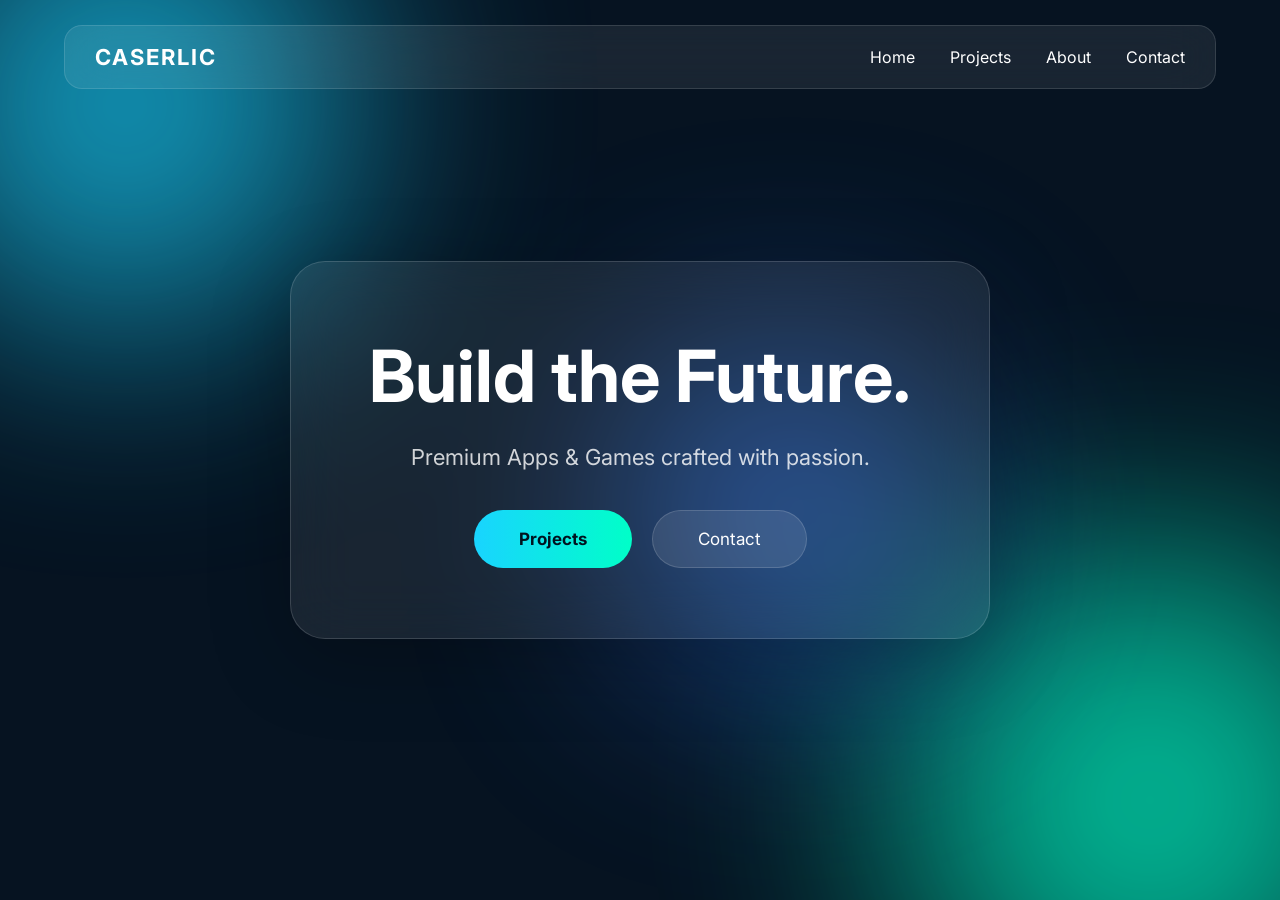
==== index.html @ 18e292be "Güncelleme" ====
<!DOCTYPE html>
<html lang="tr">
<head>

<meta charset="UTF-8">
<meta name="viewport" content="width=device-width, initial-scale=1.0">

<title>Caserlic Studio</title>

<link rel="stylesheet" href="style.css">

<link rel="preconnect" href="https://fonts.googleapis.com">
<link rel="preconnect" href="https://fonts.gstatic.com" crossorigin>

<link href="https://fonts.googleapis.com/css2?family=Inter:wght@300;400;500;600;700&display=swap" rel="stylesheet">

</head>

<body>

<div class="background">

<div class="blob blob1"></div>
<div class="blob blob2"></div>
<div class="blob blob3"></div>

</div>

<nav>

<div class="logo">

CASERLIC

</div>

<ul>

<li>Home</li>
<li>Projects</li>
<li>About</li>
<li>Contact</li>

</ul>

</nav>

<section class="hero">

<div class="glass">

<h1>

Build the Future.

</h1>

<p>

Premium Apps & Games crafted with passion.

</p>

<div class="buttons">

<button class="primary">

Projects

</button>

<button class="secondary">

Contact

</button>

</div>

</div>

</section>

<script src="script.js"></script>

</body>
</html>
---- style.css ----
*{
margin:0;
padding:0;
box-sizing:border-box;
font-family:Inter,sans-serif;
}

body{

background:#061321;

color:white;

overflow:hidden;

height:100vh;

}

.background{

position:fixed;

width:100%;

height:100%;

overflow:hidden;

}

.blob{

position:absolute;

border-radius:50%;

filter:blur(120px);

opacity:.7;

animation:move 15s infinite alternate ease-in-out;

}

.blob1{

width:450px;

height:450px;

background:#19d4ff;

left:-100px;

top:-120px;

}

.blob2{

width:500px;

height:500px;

background:#00ffc8;

right:-120px;

bottom:-150px;

animation-duration:18s;

}

.blob3{

width:300px;

height:300px;

background:#2f7dff;

left:50%;

top:40%;

animation-duration:20s;

}

@keyframes move{

from{

transform:translateY(-20px) translateX(0);

}

to{

transform:translateY(40px) translateX(60px);

}

}

nav{

position:fixed;

top:25px;

left:50%;

transform:translateX(-50%);

width:90%;

max-width:1200px;

display:flex;

justify-content:space-between;

align-items:center;

padding:18px 30px;

background:rgba(255,255,255,.08);

backdrop-filter:blur(25px);

border:1px solid rgba(255,255,255,.12);

border-radius:18px;

z-index:10;

}

.logo{

font-size:22px;

font-weight:700;

letter-spacing:2px;

}

nav ul{

display:flex;

list-style:none;

gap:35px;

}

nav li{

cursor:pointer;

transition:.3s;

}

nav li:hover{

color:#19d4ff;

}

.hero{

display:flex;

justify-content:center;

align-items:center;

height:100vh;

}

.glass{

width:700px;

padding:70px;

text-align:center;

background:rgba(255,255,255,.08);

backdrop-filter:blur(30px);

border-radius:35px;

border:1px solid rgba(255,255,255,.15);

box-shadow:0 20px 80px rgba(0,0,0,.25);

}

.glass h1{

font-size:72px;

margin-bottom:25px;

}

.glass p{

font-size:22px;

opacity:.8;

margin-bottom:40px;

}

.buttons{

display:flex;

justify-content:center;

gap:20px;

}

button{

padding:18px 45px;

font-size:17px;

border:none;

border-radius:40px;

cursor:pointer;

transition:.35s;

}

.primary{

background:linear-gradient(90deg,#19d4ff,#00ffc8);

color:#00131f;

font-weight:700;

}

.primary:hover{

transform:translateY(-4px);

box-shadow:0 10px 40px rgba(0,255,200,.45);

}

.secondary{

background:rgba(255,255,255,.1);

color:white;

border:1px solid rgba(255,255,255,.15);

}

.secondary:hover{

background:rgba(255,255,255,.2);

}
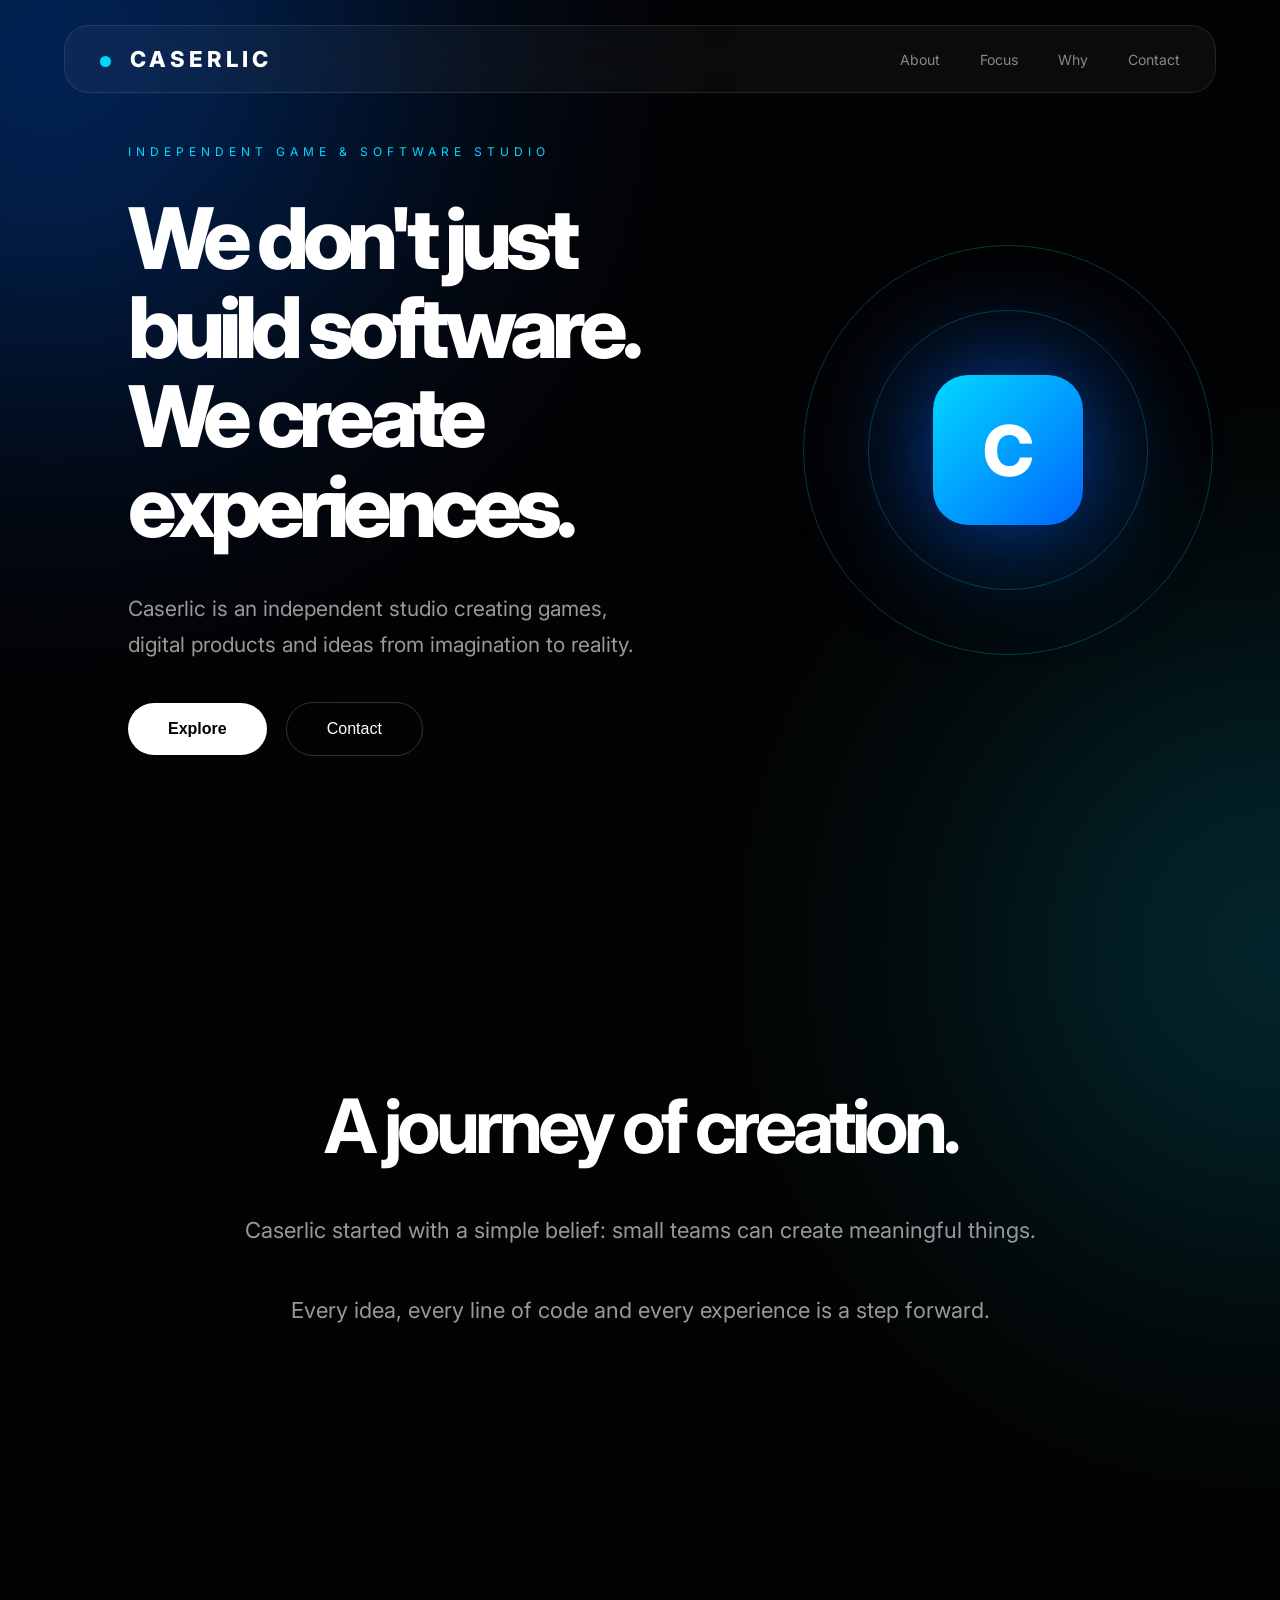
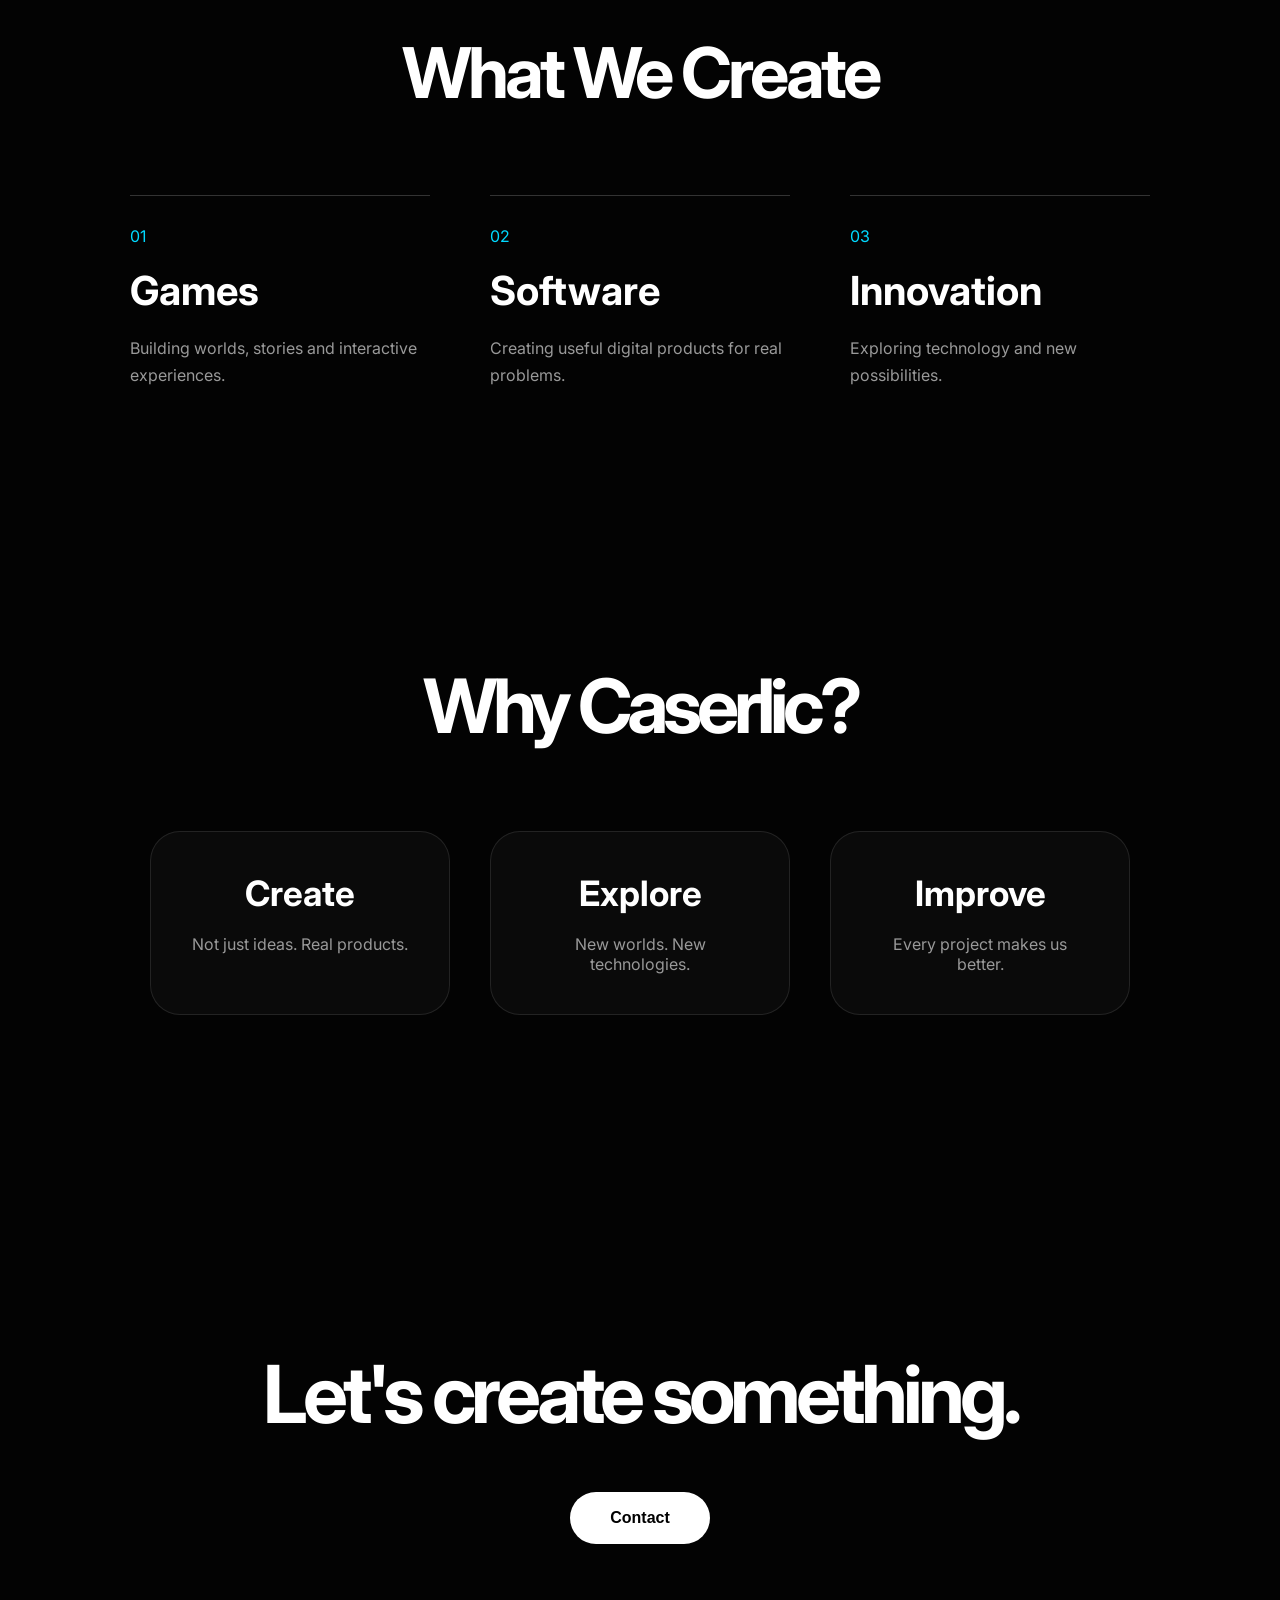
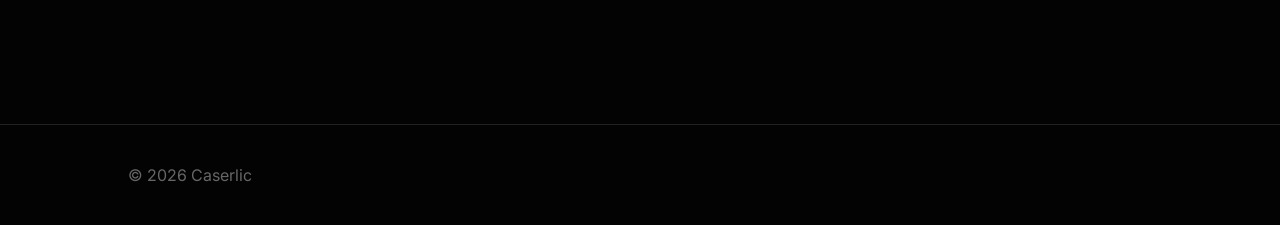
==== commit c9d8dcdb: "Güncelleme" ====
--- a/index.html
+++ b/index.html
@@ -1,87 +1,439 @@
 <!DOCTYPE html>
-<html lang="tr">
+<html lang="en">
+
 <head>
 
 <meta charset="UTF-8">
 <meta name="viewport" content="width=device-width, initial-scale=1.0">
 
-<title>Caserlic Studio</title>
+<title>Caserlic | Create Digital Experiences</title>
 
 <link rel="stylesheet" href="style.css">
+
 
 <link rel="preconnect" href="https://fonts.googleapis.com">
 <link rel="preconnect" href="https://fonts.gstatic.com" crossorigin>
 
-<link href="https://fonts.googleapis.com/css2?family=Inter:wght@300;400;500;600;700&display=swap" rel="stylesheet">
+<link href="https://fonts.googleapis.com/css2?family=Inter:wght@400;500;600;700;800&display=swap" rel="stylesheet">
 
 </head>
 
+
 <body>
 
+
 <div class="background">
 
-<div class="blob blob1"></div>
-<div class="blob blob2"></div>
-<div class="blob blob3"></div>
-
-</div>
+<div class="glow glow-one"></div>
+<div class="glow glow-two"></div>
+
+</div>
+
+
+
+
+<header class="navbar">
+
+
+<div class="logo">
+
+<span></span>
+
+CASERLIC
+
+</div>
+
+
 
 <nav>
 
-<div class="logo">
-
-CASERLIC
-
-</div>
-
-<ul>
-
-<li>Home</li>
-<li>Projects</li>
-<li>About</li>
-<li>Contact</li>
-
-</ul>
+<a href="#about">About</a>
+<a href="#focus">Focus</a>
+<a href="#why">Why</a>
+<a href="#contact">Contact</a>
 
 </nav>
 
+
+</header>
+
+
+
+
+
+
+
+<main>
+
+
+
 <section class="hero">
 
-<div class="glass">
+
+<div class="hero-content">
+
+
+<p class="tag">
+
+INDEPENDENT GAME & SOFTWARE STUDIO
+
+</p>
+
+
 
 <h1>
 
-Build the Future.
+We don't just build software.
+<br>
+
+We create experiences.
 
 </h1>
 
-<p>
-
-Premium Apps & Games crafted with passion.
-
-</p>
+
+
+<p class="hero-desc">
+
+Caserlic is an independent studio
+creating games, digital products
+and ideas from imagination to reality.
+
+</p>
+
+
+
 
 <div class="buttons">
 
 <button class="primary">
 
-Projects
+Explore
 
 </button>
 
+
 <button class="secondary">
 
 Contact
 
 </button>
 
-</div>
-
-</div>
+
+</div>
+
+
+</div>
+
+
+
+
+
+
+
+<div class="artifact">
+
+
+<div class="artifact-core">
+
+C
+
+</div>
+
+
+<div class="circle circle-one"></div>
+
+<div class="circle circle-two"></div>
+
+
+</div>
+
+
 
 </section>
 
-<script src="script.js"></script>
+
+
+
+
+
+
+
+<section id="about" class="about">
+
+
+<h2>
+
+A journey of creation.
+
+</h2>
+
+
+
+<p>
+
+Caserlic started with a simple belief:
+small teams can create meaningful things.
+
+</p>
+
+
+
+<p>
+
+Every idea, every line of code and
+every experience is a step forward.
+
+</p>
+
+
+</section>
+
+
+
+
+
+
+
+
+
+<section id="focus" class="focus">
+
+
+<h2>
+
+What We Create
+
+</h2>
+
+
+
+
+<div class="focus-grid">
+
+
+<div>
+
+<span>
+
+01
+
+</span>
+
+
+<h3>
+
+Games
+
+</h3>
+
+
+<p>
+
+Building worlds, stories and
+interactive experiences.
+
+</p>
+
+
+</div>
+
+
+
+
+
+<div>
+
+<span>
+
+02
+
+</span>
+
+
+<h3>
+
+Software
+
+</h3>
+
+
+<p>
+
+Creating useful digital products
+for real problems.
+
+</p>
+
+
+</div>
+
+
+
+
+
+<div>
+
+<span>
+
+03
+
+</span>
+
+
+<h3>
+
+Innovation
+
+</h3>
+
+
+<p>
+
+Exploring technology and
+new possibilities.
+
+</p>
+
+
+</div>
+
+
+
+</div>
+
+
+</section>
+
+
+
+
+
+
+
+
+
+<section id="why" class="why">
+
+
+<h2>
+
+Why Caserlic?
+
+</h2>
+
+
+
+<div class="why-box">
+
+
+<div>
+
+<h3>
+
+Create
+
+</h3>
+
+<p>
+
+Not just ideas.
+Real products.
+
+</p>
+
+</div>
+
+
+
+<div>
+
+<h3>
+
+Explore
+
+</h3>
+
+<p>
+
+New worlds.
+New technologies.
+
+</p>
+
+</div>
+
+
+
+
+<div>
+
+<h3>
+
+Improve
+
+</h3>
+
+<p>
+
+Every project
+makes us better.
+
+</p>
+
+</div>
+
+
+</div>
+
+
+</section>
+
+
+
+
+
+
+
+
+
+<section id="contact" class="contact">
+
+
+<h2>
+
+Let's create something.
+
+</h2>
+
+
+<button class="primary">
+
+Contact
+
+</button>
+
+
+
+</section>
+
+
+
+</main>
+
+
+
+
+
+
+
+<footer>
+
+© 2026 Caserlic
+
+</footer>
+
+
 
 </body>
+
 </html>
--- a/style.css
+++ b/style.css
@@ -1,284 +1,725 @@
 *{
+
 margin:0;
 padding:0;
 box-sizing:border-box;
-font-family:Inter,sans-serif;
-}
+
+}
+
+
+html{
+
+scroll-behavior:smooth;
+
+}
+
 
 body{
 
-background:#061321;
+background:#030303;
 
 color:white;
 
-overflow:hidden;
-
-height:100vh;
-
-}
+font-family:'Inter',sans-serif;
+
+overflow-x:hidden;
+
+}
+
+
+
+/* BACKGROUND */
+
 
 .background{
 
 position:fixed;
 
-width:100%;
-
-height:100%;
-
-overflow:hidden;
-
-}
-
-.blob{
+inset:0;
+
+z-index:-1;
+
+}
+
+
+
+.glow{
 
 position:absolute;
 
 border-radius:50%;
 
-filter:blur(120px);
-
-opacity:.7;
-
-animation:move 15s infinite alternate ease-in-out;
-
-}
-
-.blob1{
-
-width:450px;
-
-height:450px;
-
-background:#19d4ff;
-
-left:-100px;
-
-top:-120px;
-
-}
-
-.blob2{
-
-width:500px;
-
-height:500px;
-
-background:#00ffc8;
-
-right:-120px;
-
-bottom:-150px;
-
-animation-duration:18s;
-
-}
-
-.blob3{
+filter:blur(150px);
+
+}
+
+
+
+.glow-one{
+
+width:700px;
+
+height:700px;
+
+background:#0066ff;
+
+top:-300px;
+
+left:-300px;
+
+opacity:.35;
+
+}
+
+
+
+.glow-two{
+
+width:600px;
+
+height:600px;
+
+background:#00d9ff;
+
+bottom:-350px;
+
+right:-300px;
+
+opacity:.2;
+
+}
+
+
+
+
+
+
+/* NAVBAR */
+
+
+.navbar{
+
+position:fixed;
+
+top:25px;
+
+left:50%;
+
+transform:translateX(-50%);
+
+
+width:90%;
+
+max-width:1200px;
+
+
+padding:20px 35px;
+
+
+display:flex;
+
+justify-content:space-between;
+
+align-items:center;
+
+
+
+background:rgba(255,255,255,.04);
+
+
+border:
+
+1px solid rgba(255,255,255,.1);
+
+
+
+backdrop-filter:blur(25px);
+
+
+border-radius:25px;
+
+
+z-index:20;
+
+}
+
+
+
+
+
+.logo{
+
+font-size:22px;
+
+font-weight:800;
+
+letter-spacing:4px;
+
+}
+
+
+
+.logo span{
+
+display:inline-block;
+
+width:11px;
+
+height:11px;
+
+background:#00d9ff;
+
+border-radius:50%;
+
+margin-right:10px;
+
+}
+
+
+
+
+
+nav{
+
+display:flex;
+
+gap:40px;
+
+}
+
+
+
+nav a{
+
+text-decoration:none;
+
+color:#888;
+
+font-size:14px;
+
+transition:.3s;
+
+}
+
+
+
+nav a:hover{
+
+color:white;
+
+}
+
+
+
+
+
+
+
+/* HERO */
+
+
+.hero{
+
+min-height:100vh;
+
+display:flex;
+
+align-items:center;
+
+justify-content:center;
+
+
+gap:120px;
+
+
+padding:0 10%;
+
+}
+
+
+
+
+
+.tag{
+
+font-size:12px;
+
+letter-spacing:5px;
+
+color:#00d9ff;
+
+margin-bottom:35px;
+
+}
+
+
+
+
+
+.hero h1{
+
+font-size:85px;
+
+line-height:1.05;
+
+letter-spacing:-6px;
+
+font-weight:800;
+
+max-width:900px;
+
+}
+
+
+
+.hero-desc{
+
+font-size:21px;
+
+line-height:1.7;
+
+color:#999;
+
+max-width:520px;
+
+margin:40px 0;
+
+}
+
+
+
+
+
+
+/* BUTTONS */
+
+
+button{
+
+padding:17px 40px;
+
+border-radius:50px;
+
+font-size:16px;
+
+cursor:pointer;
+
+transition:.3s;
+
+}
+
+
+
+.primary{
+
+background:white;
+
+color:black;
+
+border:none;
+
+font-weight:600;
+
+}
+
+
+
+.primary:hover{
+
+transform:translateY(-5px);
+
+}
+
+
+
+.secondary{
+
+background:transparent;
+
+color:white;
+
+border:
+
+1px solid #333;
+
+margin-left:15px;
+
+}
+
+
+
+
+
+
+
+
+/* ARTIFACT */
+
+
+.artifact{
+
+width:420px;
+
+height:420px;
+
+display:flex;
+
+align-items:center;
+
+justify-content:center;
+
+position:relative;
+
+}
+
+
+
+
+.artifact-core{
+
+width:150px;
+
+height:150px;
+
+
+border-radius:35px;
+
+
+display:flex;
+
+align-items:center;
+
+justify-content:center;
+
+
+font-size:70px;
+
+font-weight:800;
+
+
+background:
+
+linear-gradient(
+
+135deg,
+
+#00d9ff,
+
+#0066ff
+
+);
+
+
+
+box-shadow:
+
+0 0 120px rgba(0,102,255,.8);
+
+
+z-index:2;
+
+
+}
+
+
+
+.circle{
+
+position:absolute;
+
+border-radius:50%;
+
+border:1px solid rgba(0,217,255,.25);
+
+}
+
+
+
+.circle-one{
+
+width:280px;
+
+height:280px;
+
+animation:spin 12s linear infinite;
+
+}
+
+
+
+.circle-two{
+
+width:410px;
+
+height:410px;
+
+animation:spin 20s linear infinite reverse;
+
+}
+
+
+
+
+
+@keyframes spin{
+
+to{
+
+transform:rotate(360deg);
+
+}
+
+}
+
+
+
+
+
+
+
+/* ABOUT */
+
+
+.about{
+
+padding:180px 10%;
+
+text-align:center;
+
+}
+
+
+
+.about h2{
+
+font-size:75px;
+
+letter-spacing:-5px;
+
+}
+
+
+
+.about p{
+
+font-size:22px;
+
+line-height:1.8;
+
+color:#999;
+
+max-width:800px;
+
+margin:40px auto 0;
+
+}
+
+
+
+
+
+
+
+/* FOCUS */
+
+
+.focus{
+
+padding:120px 10%;
+
+}
+
+
+
+.focus h2{
+
+text-align:center;
+
+font-size:70px;
+
+letter-spacing:-4px;
+
+margin-bottom:80px;
+
+}
+
+
+
+.focus-grid{
+
+display:flex;
+
+justify-content:center;
+
+gap:60px;
+
+}
+
+
+
+.focus-grid div{
 
 width:300px;
 
-height:300px;
-
-background:#2f7dff;
-
-left:50%;
-
-top:40%;
-
-animation-duration:20s;
-
-}
-
-@keyframes move{
-
-from{
-
-transform:translateY(-20px) translateX(0);
-
-}
-
-to{
-
-transform:translateY(40px) translateX(60px);
-
-}
-
-}
-
-nav{
-
-position:fixed;
-
-top:25px;
-
-left:50%;
-
-transform:translateX(-50%);
-
-width:90%;
-
-max-width:1200px;
+border-top:1px solid #333;
+
+padding-top:30px;
+
+}
+
+
+
+.focus-grid span{
+
+color:#00d9ff;
+
+}
+
+
+
+.focus-grid h3{
+
+font-size:40px;
+
+margin:20px 0;
+
+}
+
+
+
+.focus-grid p{
+
+color:#999;
+
+line-height:1.7;
+
+}
+
+
+
+
+
+
+
+/* WHY */
+
+
+.why{
+
+padding:150px 10%;
+
+text-align:center;
+
+}
+
+
+
+.why h2{
+
+font-size:75px;
+
+letter-spacing:-5px;
+
+margin-bottom:80px;
+
+}
+
+
+
+
+.why-box{
 
 display:flex;
 
-justify-content:space-between;
-
-align-items:center;
-
-padding:18px 30px;
-
-background:rgba(255,255,255,.08);
-
-backdrop-filter:blur(25px);
-
-border:1px solid rgba(255,255,255,.12);
-
-border-radius:18px;
-
-z-index:10;
-
-}
-
-.logo{
-
-font-size:22px;
-
-font-weight:700;
-
-letter-spacing:2px;
-
-}
-
-nav ul{
-
-display:flex;
-
-list-style:none;
-
-gap:35px;
-
-}
-
-nav li{
-
-cursor:pointer;
-
-transition:.3s;
-
-}
-
-nav li:hover{
-
-color:#19d4ff;
-
-}
-
-.hero{
-
-display:flex;
-
 justify-content:center;
 
-align-items:center;
-
-height:100vh;
-
-}
-
-.glass{
-
-width:700px;
-
-padding:70px;
+gap:40px;
+
+}
+
+
+
+.why-box div{
+
+width:300px;
+
+padding:40px;
+
+
+background:
+
+rgba(255,255,255,.03);
+
+
+border:
+
+1px solid rgba(255,255,255,.1);
+
+
+
+border-radius:30px;
+
+}
+
+
+
+
+.why-box h3{
+
+font-size:35px;
+
+margin-bottom:20px;
+
+}
+
+
+
+.why-box p{
+
+color:#999;
+
+}
+
+
+
+
+
+
+/* CONTACT */
+
+
+.contact{
+
+padding:180px 10%;
 
 text-align:center;
 
-background:rgba(255,255,255,.08);
-
-backdrop-filter:blur(30px);
-
-border-radius:35px;
-
-border:1px solid rgba(255,255,255,.15);
-
-box-shadow:0 20px 80px rgba(0,0,0,.25);
-
-}
-
-.glass h1{
-
-font-size:72px;
-
-margin-bottom:25px;
-
-}
-
-.glass p{
-
-font-size:22px;
-
-opacity:.8;
-
-margin-bottom:40px;
-
-}
-
-.buttons{
-
-display:flex;
-
-justify-content:center;
-
-gap:20px;
-
-}
-
-button{
-
-padding:18px 45px;
-
-font-size:17px;
-
-border:none;
-
-border-radius:40px;
-
-cursor:pointer;
-
-transition:.35s;
-
-}
-
-.primary{
-
-background:linear-gradient(90deg,#19d4ff,#00ffc8);
-
-color:#00131f;
-
-font-weight:700;
-
-}
-
-.primary:hover{
-
-transform:translateY(-4px);
-
-box-shadow:0 10px 40px rgba(0,255,200,.45);
-
-}
-
-.secondary{
-
-background:rgba(255,255,255,.1);
-
-color:white;
-
-border:1px solid rgba(255,255,255,.15);
-
-}
-
-.secondary:hover{
-
-background:rgba(255,255,255,.2);
+}
+
+
+
+.contact h2{
+
+font-size:80px;
+
+letter-spacing:-5px;
+
+margin-bottom:50px;
+
+}
+
+
+
+
+
+
+
+footer{
+
+padding:40px 10%;
+
+border-top:1px solid #222;
+
+color:#666;
 
 }
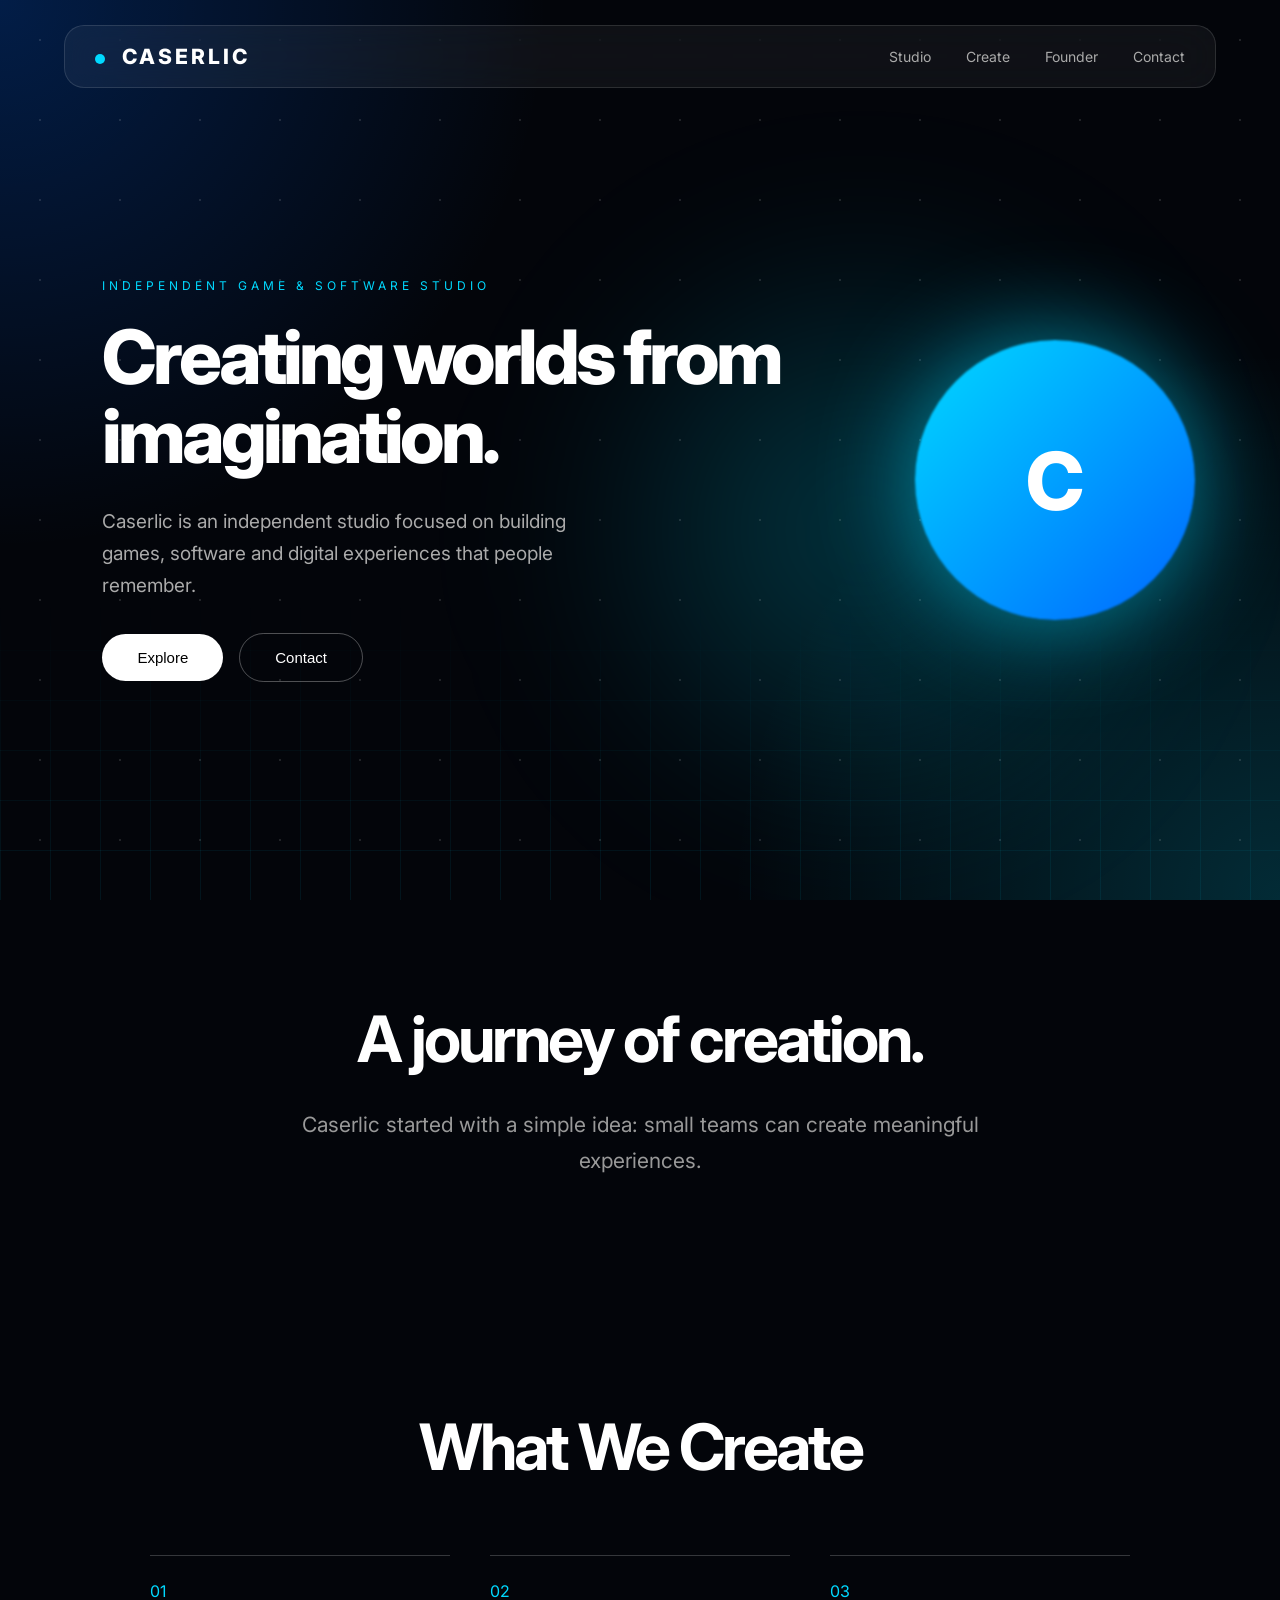
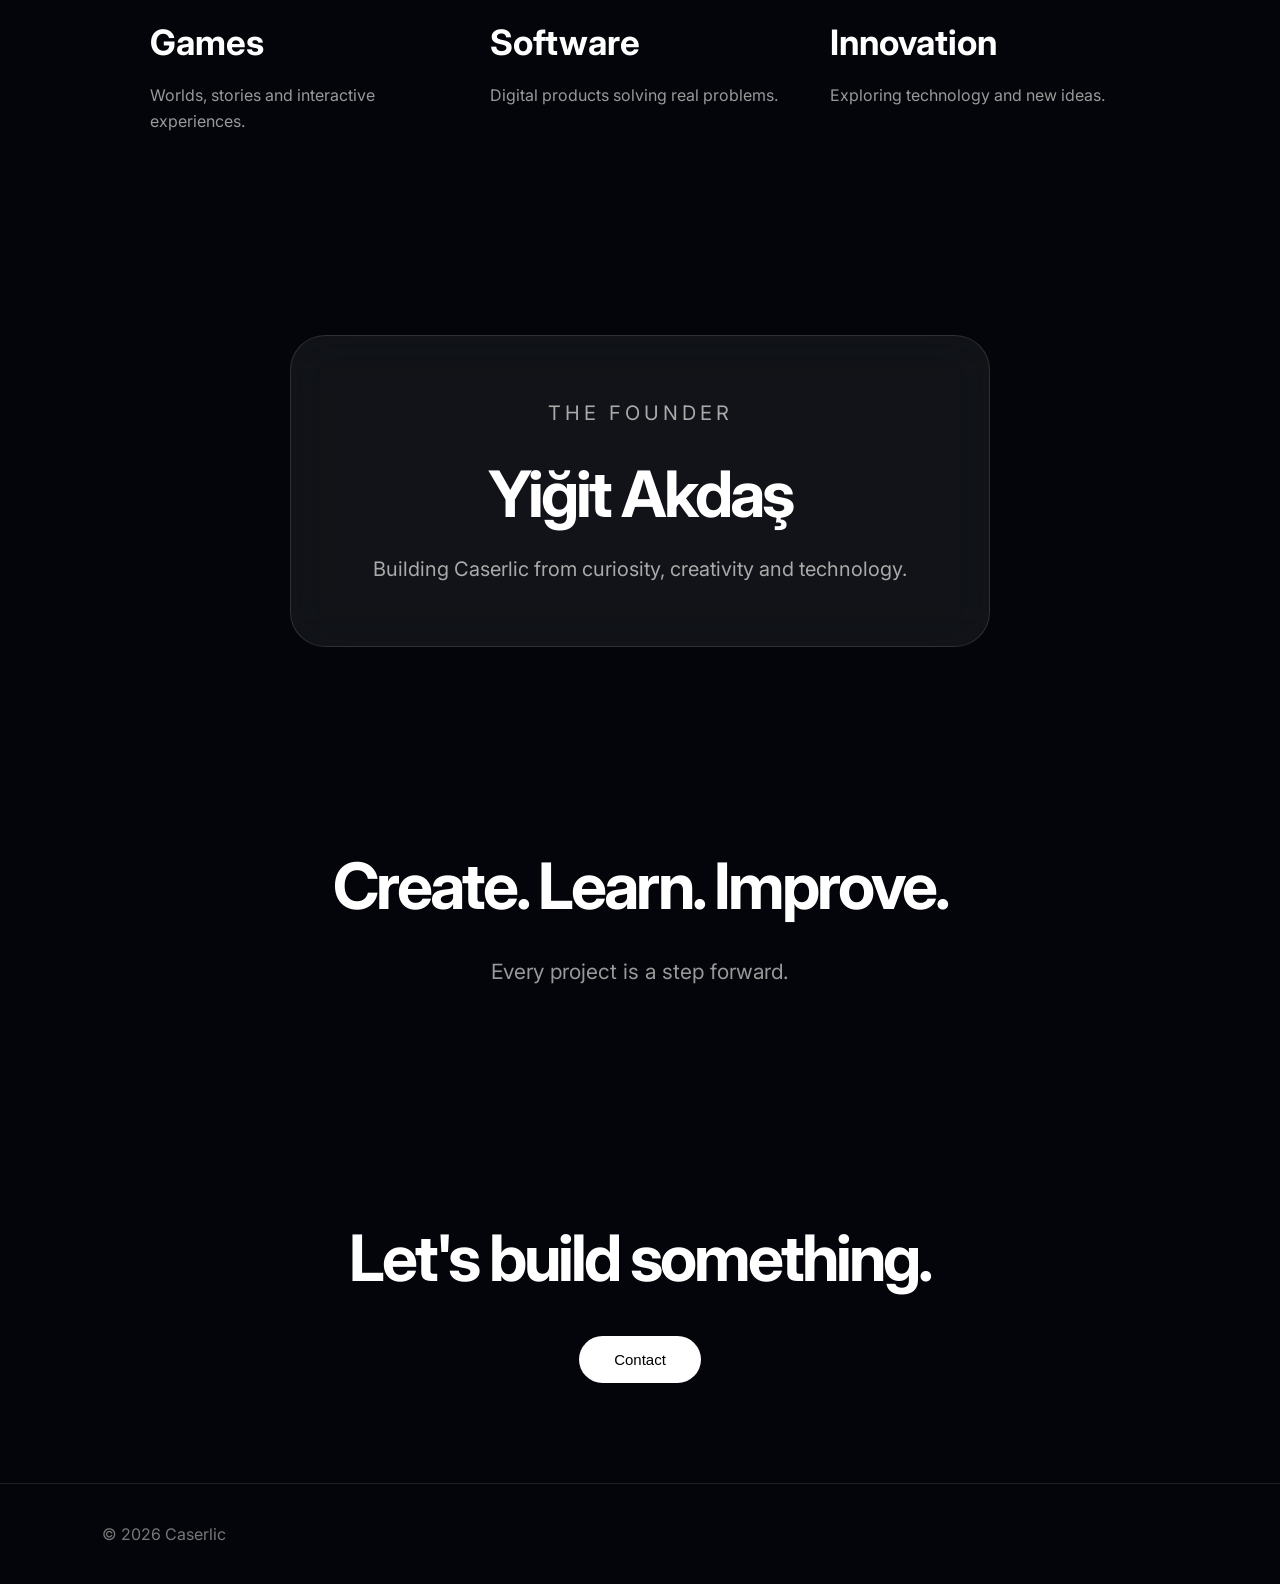
==== commit 2579c6d0: "Güncelleme" ====
--- a/index.html
+++ b/index.html
@@ -6,10 +6,9 @@
 <meta charset="UTF-8">
 <meta name="viewport" content="width=device-width, initial-scale=1.0">
 
-<title>Caserlic | Create Digital Experiences</title>
+<title>Caserlic | Independent Studio</title>
 
 <link rel="stylesheet" href="style.css">
-
 
 <link rel="preconnect" href="https://fonts.googleapis.com">
 <link rel="preconnect" href="https://fonts.gstatic.com" crossorigin>
@@ -22,12 +21,16 @@
 <body>
 
 
-<div class="background">
-
-<div class="glow glow-one"></div>
-<div class="glow glow-two"></div>
-
-</div>
+<div class="space-bg">
+
+<div class="nebula"></div>
+
+<div class="stars"></div>
+
+<div class="grid"></div>
+
+</div>
+
 
 
 
@@ -47,9 +50,12 @@
 
 <nav>
 
-<a href="#about">About</a>
-<a href="#focus">Focus</a>
-<a href="#why">Why</a>
+<a href="#about">Studio</a>
+
+<a href="#create">Create</a>
+
+<a href="#founder">Founder</a>
+
 <a href="#contact">Contact</a>
 
 </nav>
@@ -73,7 +79,7 @@
 <div class="hero-content">
 
 
-<p class="tag">
+<p class="subtitle">
 
 INDEPENDENT GAME & SOFTWARE STUDIO
 
@@ -83,20 +89,18 @@
 
 <h1>
 
-We don't just build software.
-<br>
-
-We create experiences.
+Creating worlds
+from imagination.
 
 </h1>
 
 
 
-<p class="hero-desc">
-
-Caserlic is an independent studio
-creating games, digital products
-and ideas from imagination to reality.
+<p class="description">
+
+Caserlic is an independent studio focused
+on building games, software and digital
+experiences that people remember.
 
 </p>
 
@@ -105,6 +109,7 @@
 
 <div class="buttons">
 
+
 <button class="primary">
 
 Explore
@@ -130,35 +135,33 @@
 
 
 
-<div class="artifact">
-
-
-<div class="artifact-core">
+<div class="core-object">
+
+
+<div class="energy"></div>
+
+
+<div class="core-letter">
 
 C
 
 </div>
 
 
-<div class="circle circle-one"></div>
-
-<div class="circle circle-two"></div>
-
-
-</div>
-
-
-
-</section>
-
-
-
-
-
-
-
-
-<section id="about" class="about">
+</div>
+
+
+
+</section>
+
+
+
+
+
+
+
+
+<section id="about" class="section about">
 
 
 <h2>
@@ -171,32 +174,23 @@
 
 <p>
 
-Caserlic started with a simple belief:
-small teams can create meaningful things.
-
-</p>
-
-
-
-<p>
-
-Every idea, every line of code and
-every experience is a step forward.
-
-</p>
-
-
-</section>
-
-
-
-
-
-
-
-
-
-<section id="focus" class="focus">
+Caserlic started with a simple idea:
+small teams can create meaningful experiences.
+
+</p>
+
+
+
+</section>
+
+
+
+
+
+
+
+
+<section id="create" class="section create">
 
 
 <h2>
@@ -208,7 +202,7 @@
 
 
 
-<div class="focus-grid">
+<div class="items">
 
 
 <div>
@@ -229,14 +223,12 @@
 
 <p>
 
-Building worlds, stories and
-interactive experiences.
-
-</p>
-
-
-</div>
-
+Worlds, stories and interactive experiences.
+
+</p>
+
+
+</div>
 
 
 
@@ -259,14 +251,12 @@
 
 <p>
 
-Creating useful digital products
-for real problems.
-
-</p>
-
-
-</div>
-
+Digital products solving real problems.
+
+</p>
+
+
+</div>
 
 
 
@@ -289,123 +279,107 @@
 
 <p>
 
-Exploring technology and
-new possibilities.
-
-</p>
-
-
-</div>
-
-
-
-</div>
-
-
-</section>
-
-
-
-
-
-
-
-
-
-<section id="why" class="why">
+Exploring technology and new ideas.
+
+</p>
+
+
+</div>
+
+
+</div>
+
+
+</section>
+
+
+
+
+
+
+
+
+
+<section id="founder" class="section founder">
+
+
+<div class="founder-card">
+
+
+<p class="subtitle">
+
+THE FOUNDER
+
+</p>
 
 
 <h2>
 
-Why Caserlic?
+Yiğit Akdaş
 
 </h2>
 
 
 
-<div class="why-box">
-
-
-<div>
-
-<h3>
-
-Create
-
-</h3>
-
-<p>
-
-Not just ideas.
-Real products.
-
-</p>
-
-</div>
-
-
-
-<div>
-
-<h3>
-
-Explore
-
-</h3>
-
-<p>
-
-New worlds.
-New technologies.
-
-</p>
-
-</div>
-
-
-
-
-<div>
-
-<h3>
-
-Improve
-
-</h3>
-
-<p>
-
-Every project
-makes us better.
-
-</p>
-
-</div>
-
-
-</div>
-
-
-</section>
-
-
-
-
-
-
-
-
-
-<section id="contact" class="contact">
+<p>
+
+Building Caserlic from curiosity,
+creativity and technology.
+
+</p>
+
+
+
+</div>
+
+
+</section>
+
+
+
+
+
+
+
+
+<section class="vision section">
 
 
 <h2>
 
-Let's create something.
+Create.
+Learn.
+Improve.
 
 </h2>
 
 
+<p>
+
+Every project is a step forward.
+
+</p>
+
+
+</section>
+
+
+
+
+
+
+
+
+<section id="contact" class="contact section">
+
+
+<h2>
+
+Let's build something.
+
+</h2>
+
+
 <button class="primary">
 
 Contact
@@ -413,7 +387,6 @@
 </button>
 
 
-
 </section>
 
 
@@ -434,6 +407,7 @@
 
 
 
+
 </body>
 
 </html>
--- a/style.css
+++ b/style.css
@@ -1,725 +1,803 @@
 *{
-
 margin:0;
 padding:0;
 box-sizing:border-box;
-
 }
 
 
 html{
-
 scroll-behavior:smooth;
-
 }
 
 
 body{
 
-background:#030303;
+background:#03050a;
+
+color:#fff;
+
+font-family:'Inter',sans-serif;
+
+overflow-x:hidden;
+
+}
+
+
+/* BACKGROUND */
+
+
+.space-bg{
+
+position:fixed;
+
+inset:0;
+
+z-index:-1;
+
+overflow:hidden;
+
+background:
+
+radial-gradient(
+circle at top left,
+rgba(0,102,255,.25),
+transparent 35%
+),
+
+radial-gradient(
+circle at bottom right,
+rgba(0,217,255,.18),
+transparent 35%
+),
+
+#03050a;
+
+}
+
+
+
+.nebula{
+
+position:absolute;
+
+width:700px;
+
+height:700px;
+
+border-radius:50%;
+
+background:
+
+radial-gradient(
+circle,
+rgba(0,217,255,.25),
+transparent 65%
+);
+
+
+filter:blur(80px);
+
+top:20%;
+
+left:40%;
+
+animation:nebulaMove 15s infinite alternate;
+
+}
+
+
+
+@keyframes nebulaMove{
+
+from{
+
+transform:translate(-80px,-50px);
+
+}
+
+
+to{
+
+transform:translate(80px,70px);
+
+}
+
+}
+
+
+
+
+
+.stars{
+
+position:absolute;
+
+inset:0;
+
+
+background-image:
+
+radial-gradient(
+white 1px,
+transparent 1px
+);
+
+
+background-size:
+
+80px 80px;
+
+
+opacity:.12;
+
+}
+
+
+
+.grid{
+
+position:absolute;
+
+bottom:0;
+
+width:100%;
+
+height:300px;
+
+
+background-image:
+
+linear-gradient(
+rgba(0,217,255,.08) 1px,
+transparent 1px
+),
+
+linear-gradient(
+90deg,
+rgba(0,217,255,.08) 1px,
+transparent 1px
+);
+
+
+background-size:
+
+50px 50px;
+
+
+mask-image:
+
+linear-gradient(
+transparent,
+black
+);
+
+}
+
+
+
+
+
+
+/* NAVBAR */
+
+
+.navbar{
+
+position:fixed;
+
+top:25px;
+
+left:50%;
+
+transform:translateX(-50%);
+
+
+width:90%;
+
+max-width:1200px;
+
+
+padding:18px 30px;
+
+
+display:flex;
+
+align-items:center;
+
+justify-content:space-between;
+
+
+background:
+
+rgba(255,255,255,.05);
+
+
+border:
+
+1px solid rgba(255,255,255,.12);
+
+
+backdrop-filter:blur(20px);
+
+
+border-radius:20px;
+
+
+z-index:20;
+
+}
+
+
+
+.logo{
+
+font-size:21px;
+
+font-weight:800;
+
+letter-spacing:3px;
+
+}
+
+
+
+.logo span{
+
+display:inline-block;
+
+width:10px;
+
+height:10px;
+
+background:#00d9ff;
+
+border-radius:50%;
+
+margin-right:10px;
+
+}
+
+
+
+
+
+nav{
+
+display:flex;
+
+gap:35px;
+
+}
+
+
+
+nav a{
+
+color:#aaa;
+
+text-decoration:none;
+
+font-size:14px;
+
+transition:.3s;
+
+}
+
+
+
+nav a:hover{
 
 color:white;
 
-font-family:'Inter',sans-serif;
-
-overflow-x:hidden;
-
-}
-
-
-
-/* BACKGROUND */
-
-
-.background{
-
-position:fixed;
-
-inset:0;
-
-z-index:-1;
-
-}
-
-
-
-.glow{
+}
+
+
+
+
+
+
+
+
+/* HERO */
+
+
+.hero{
+
+min-height:100vh;
+
+display:flex;
+
+align-items:center;
+
+justify-content:center;
+
+
+gap:80px;
+
+
+padding:
+
+120px 8% 60px;
+
+}
+
+
+
+
+.hero-content{
+
+max-width:750px;
+
+}
+
+
+
+.subtitle{
+
+font-size:12px;
+
+letter-spacing:4px;
+
+color:#00d9ff;
+
+margin-bottom:25px;
+
+}
+
+
+
+
+.hero h1{
+
+font-size:
+
+clamp(45px,6vw,75px);
+
+
+line-height:1.05;
+
+
+letter-spacing:-4px;
+
+
+font-weight:800;
+
+}
+
+
+
+.description{
+
+font-size:19px;
+
+line-height:1.7;
+
+color:#aaa;
+
+max-width:500px;
+
+margin:30px 0;
+
+}
+
+
+
+
+
+button{
+
+padding:15px 35px;
+
+border-radius:50px;
+
+font-size:15px;
+
+cursor:pointer;
+
+transition:.3s;
+
+}
+
+
+
+.primary{
+
+background:#fff;
+
+border:none;
+
+color:#000;
+
+}
+
+
+
+.primary:hover{
+
+transform:translateY(-4px);
+
+}
+
+
+
+.secondary{
+
+background:transparent;
+
+border:
+
+1px solid rgba(255,255,255,.3);
+
+color:white;
+
+margin-left:12px;
+
+}
+
+
+
+
+
+
+
+/* CORE OBJECT */
+
+
+.core-object{
+
+width:340px;
+
+height:340px;
+
+
+position:relative;
+
+
+display:flex;
+
+align-items:center;
+
+justify-content:center;
+
+}
+
+
+
+.energy{
 
 position:absolute;
 
+width:280px;
+
+height:280px;
+
+
 border-radius:50%;
 
-filter:blur(150px);
-
-}
-
-
-
-.glow-one{
-
-width:700px;
-
-height:700px;
-
-background:#0066ff;
-
-top:-300px;
-
-left:-300px;
-
-opacity:.35;
-
-}
-
-
-
-.glow-two{
-
-width:600px;
-
-height:600px;
-
-background:#00d9ff;
-
-bottom:-350px;
-
-right:-300px;
-
-opacity:.2;
-
-}
-
-
-
-
-
-
-/* NAVBAR */
-
-
-.navbar{
-
-position:fixed;
-
-top:25px;
-
-left:50%;
-
-transform:translateX(-50%);
-
-
-width:90%;
-
-max-width:1200px;
-
-
-padding:20px 35px;
-
+
+background:
+
+linear-gradient(
+135deg,
+#00d9ff,
+#0066ff
+);
+
+
+filter:blur(1px);
+
+
+box-shadow:
+
+0 0 100px rgba(0,217,255,.6);
+
+
+animation:pulse 5s infinite alternate;
+
+}
+
+
+
+@keyframes pulse{
+
+to{
+
+transform:scale(1.15);
+
+}
+
+}
+
+
+
+.core-letter{
+
+position:relative;
+
+font-size:80px;
+
+font-weight:800;
+
+z-index:2;
+
+}
+
+
+
+
+
+
+
+/* SECTIONS */
+
+
+.section{
+
+padding:100px 8%;
+
+text-align:center;
+
+}
+
+
+
+.section h2{
+
+font-size:
+
+clamp(40px,5vw,65px);
+
+
+letter-spacing:-3px;
+
+}
+
+
+
+
+
+.about p,
+.vision p{
+
+max-width:750px;
+
+margin:30px auto;
+
+font-size:21px;
+
+line-height:1.7;
+
+color:#999;
+
+}
+
+
+
+
+
+
+/* CREATE */
+
+
+.create h2{
+
+margin-bottom:70px;
+
+}
+
+
+
+.items{
 
 display:flex;
 
-justify-content:space-between;
-
-align-items:center;
-
-
-
-background:rgba(255,255,255,.04);
+justify-content:center;
+
+gap:40px;
+
+flex-wrap:wrap;
+
+}
+
+
+
+.items div{
+
+width:300px;
+
+text-align:left;
+
+padding-top:25px;
+
+border-top:
+
+1px solid rgba(255,255,255,.2);
+
+}
+
+
+
+.items span{
+
+color:#00d9ff;
+
+}
+
+
+
+.items h3{
+
+font-size:35px;
+
+margin:20px 0;
+
+}
+
+
+
+.items p{
+
+color:#999;
+
+line-height:1.6;
+
+}
+
+
+
+
+
+
+
+
+/* FOUNDER */
+
+
+.founder-card{
+
+
+max-width:700px;
+
+margin:auto;
+
+padding:60px;
+
+
+background:
+
+rgba(255,255,255,.06);
 
 
 border:
 
+1px solid rgba(255,255,255,.12);
+
+
+backdrop-filter:blur(25px);
+
+
+border-radius:35px;
+
+
+}
+
+
+
+.founder-card h2{
+
+margin:20px 0;
+
+}
+
+
+
+.founder-card p{
+
+color:#aaa;
+
+font-size:20px;
+
+line-height:1.7;
+
+}
+
+
+
+
+
+
+/* CONTACT */
+
+
+.contact h2{
+
+margin-bottom:40px;
+
+}
+
+
+
+
+
+
+footer{
+
+padding:40px 8%;
+
+border-top:
+
 1px solid rgba(255,255,255,.1);
 
-
-
-backdrop-filter:blur(25px);
-
-
-border-radius:25px;
-
-
-z-index:20;
-
-}
-
-
-
-
-
-.logo{
-
-font-size:22px;
-
-font-weight:800;
-
-letter-spacing:4px;
-
-}
-
-
-
-.logo span{
-
-display:inline-block;
-
-width:11px;
-
-height:11px;
-
-background:#00d9ff;
-
-border-radius:50%;
-
-margin-right:10px;
-
-}
-
-
-
+color:#777;
+
+}
+
+
+
+
+
+
+/* RESPONSIVE */
+
+
+@media(max-width:900px){
 
 
 nav{
 
-display:flex;
-
-gap:40px;
-
-}
-
-
-
-nav a{
-
-text-decoration:none;
-
-color:#888;
-
-font-size:14px;
-
-transition:.3s;
-
-}
-
-
-
-nav a:hover{
-
-color:white;
-
-}
-
-
-
-
-
-
-
-/* HERO */
+display:none;
+
+}
+
 
 
 .hero{
 
-min-height:100vh;
-
-display:flex;
-
-align-items:center;
-
-justify-content:center;
-
-
-gap:120px;
-
-
-padding:0 10%;
-
-}
-
-
-
-
-
-.tag{
-
-font-size:12px;
-
-letter-spacing:5px;
-
-color:#00d9ff;
-
-margin-bottom:35px;
-
-}
-
-
-
+flex-direction:column;
+
+text-align:center;
+
+}
+
+
+
+.core-object{
+
+margin-top:30px;
+
+}
+
+
+
+.description{
+
+margin-left:auto;
+
+margin-right:auto;
+
+}
+
+
+
+}
+
+
+@media(max-width:500px){
 
 
 .hero h1{
 
-font-size:85px;
-
-line-height:1.05;
-
-letter-spacing:-6px;
-
-font-weight:800;
-
-max-width:900px;
-
-}
-
-
-
-.hero-desc{
-
-font-size:21px;
-
-line-height:1.7;
-
-color:#999;
-
-max-width:520px;
-
-margin:40px 0;
-
-}
-
-
-
-
-
-
-/* BUTTONS */
-
-
-button{
-
-padding:17px 40px;
-
-border-radius:50px;
-
-font-size:16px;
-
-cursor:pointer;
-
-transition:.3s;
-
-}
-
-
-
-.primary{
-
-background:white;
-
-color:black;
-
-border:none;
-
-font-weight:600;
-
-}
-
-
-
-.primary:hover{
-
-transform:translateY(-5px);
-
-}
-
-
-
-.secondary{
-
-background:transparent;
-
-color:white;
-
-border:
-
-1px solid #333;
-
-margin-left:15px;
-
-}
-
-
-
-
-
-
-
-
-/* ARTIFACT */
-
-
-.artifact{
-
-width:420px;
-
-height:420px;
-
-display:flex;
-
-align-items:center;
-
-justify-content:center;
-
-position:relative;
-
-}
-
-
-
-
-.artifact-core{
-
-width:150px;
-
-height:150px;
-
-
-border-radius:35px;
-
-
-display:flex;
-
-align-items:center;
-
-justify-content:center;
-
-
-font-size:70px;
-
-font-weight:800;
-
-
-background:
-
-linear-gradient(
-
-135deg,
-
-#00d9ff,
-
-#0066ff
-
-);
-
-
-
-box-shadow:
-
-0 0 120px rgba(0,102,255,.8);
-
-
-z-index:2;
-
-
-}
-
-
-
-.circle{
-
-position:absolute;
-
-border-radius:50%;
-
-border:1px solid rgba(0,217,255,.25);
-
-}
-
-
-
-.circle-one{
-
-width:280px;
-
-height:280px;
-
-animation:spin 12s linear infinite;
-
-}
-
-
-
-.circle-two{
-
-width:410px;
-
-height:410px;
-
-animation:spin 20s linear infinite reverse;
-
-}
-
-
-
-
-
-@keyframes spin{
-
-to{
-
-transform:rotate(360deg);
-
-}
-
-}
-
-
-
-
-
-
-
-/* ABOUT */
-
-
-.about{
-
-padding:180px 10%;
-
-text-align:center;
-
-}
-
-
-
-.about h2{
-
-font-size:75px;
-
-letter-spacing:-5px;
-
-}
-
-
-
-.about p{
-
-font-size:22px;
-
-line-height:1.8;
-
-color:#999;
-
-max-width:800px;
-
-margin:40px auto 0;
-
-}
-
-
-
-
-
-
-
-/* FOCUS */
-
-
-.focus{
-
-padding:120px 10%;
-
-}
-
-
-
-.focus h2{
-
-text-align:center;
-
-font-size:70px;
-
-letter-spacing:-4px;
-
-margin-bottom:80px;
-
-}
-
-
-
-.focus-grid{
-
-display:flex;
-
-justify-content:center;
-
-gap:60px;
-
-}
-
-
-
-.focus-grid div{
-
-width:300px;
-
-border-top:1px solid #333;
-
-padding-top:30px;
-
-}
-
-
-
-.focus-grid span{
-
-color:#00d9ff;
-
-}
-
-
-
-.focus-grid h3{
-
-font-size:40px;
-
-margin:20px 0;
-
-}
-
-
-
-.focus-grid p{
-
-color:#999;
-
-line-height:1.7;
-
-}
-
-
-
-
-
-
-
-/* WHY */
-
-
-.why{
-
-padding:150px 10%;
-
-text-align:center;
-
-}
-
-
-
-.why h2{
-
-font-size:75px;
-
-letter-spacing:-5px;
-
-margin-bottom:80px;
-
-}
-
-
-
-
-.why-box{
-
-display:flex;
-
-justify-content:center;
-
-gap:40px;
-
-}
-
-
-
-.why-box div{
-
-width:300px;
-
-padding:40px;
-
-
-background:
-
-rgba(255,255,255,.03);
-
-
-border:
-
-1px solid rgba(255,255,255,.1);
-
-
-
-border-radius:30px;
-
-}
-
-
-
-
-.why-box h3{
-
-font-size:35px;
-
-margin-bottom:20px;
-
-}
-
-
-
-.why-box p{
-
-color:#999;
-
-}
-
-
-
-
-
-
-/* CONTACT */
-
-
-.contact{
-
-padding:180px 10%;
-
-text-align:center;
-
-}
-
-
-
-.contact h2{
-
-font-size:80px;
-
-letter-spacing:-5px;
-
-margin-bottom:50px;
-
-}
-
-
-
-
-
-
-
-footer{
-
-padding:40px 10%;
-
-border-top:1px solid #222;
-
-color:#666;
+letter-spacing:-2px;
+
+}
+
+
+
+.core-object{
+
+transform:scale(.8);
+
+}
+
 
 }
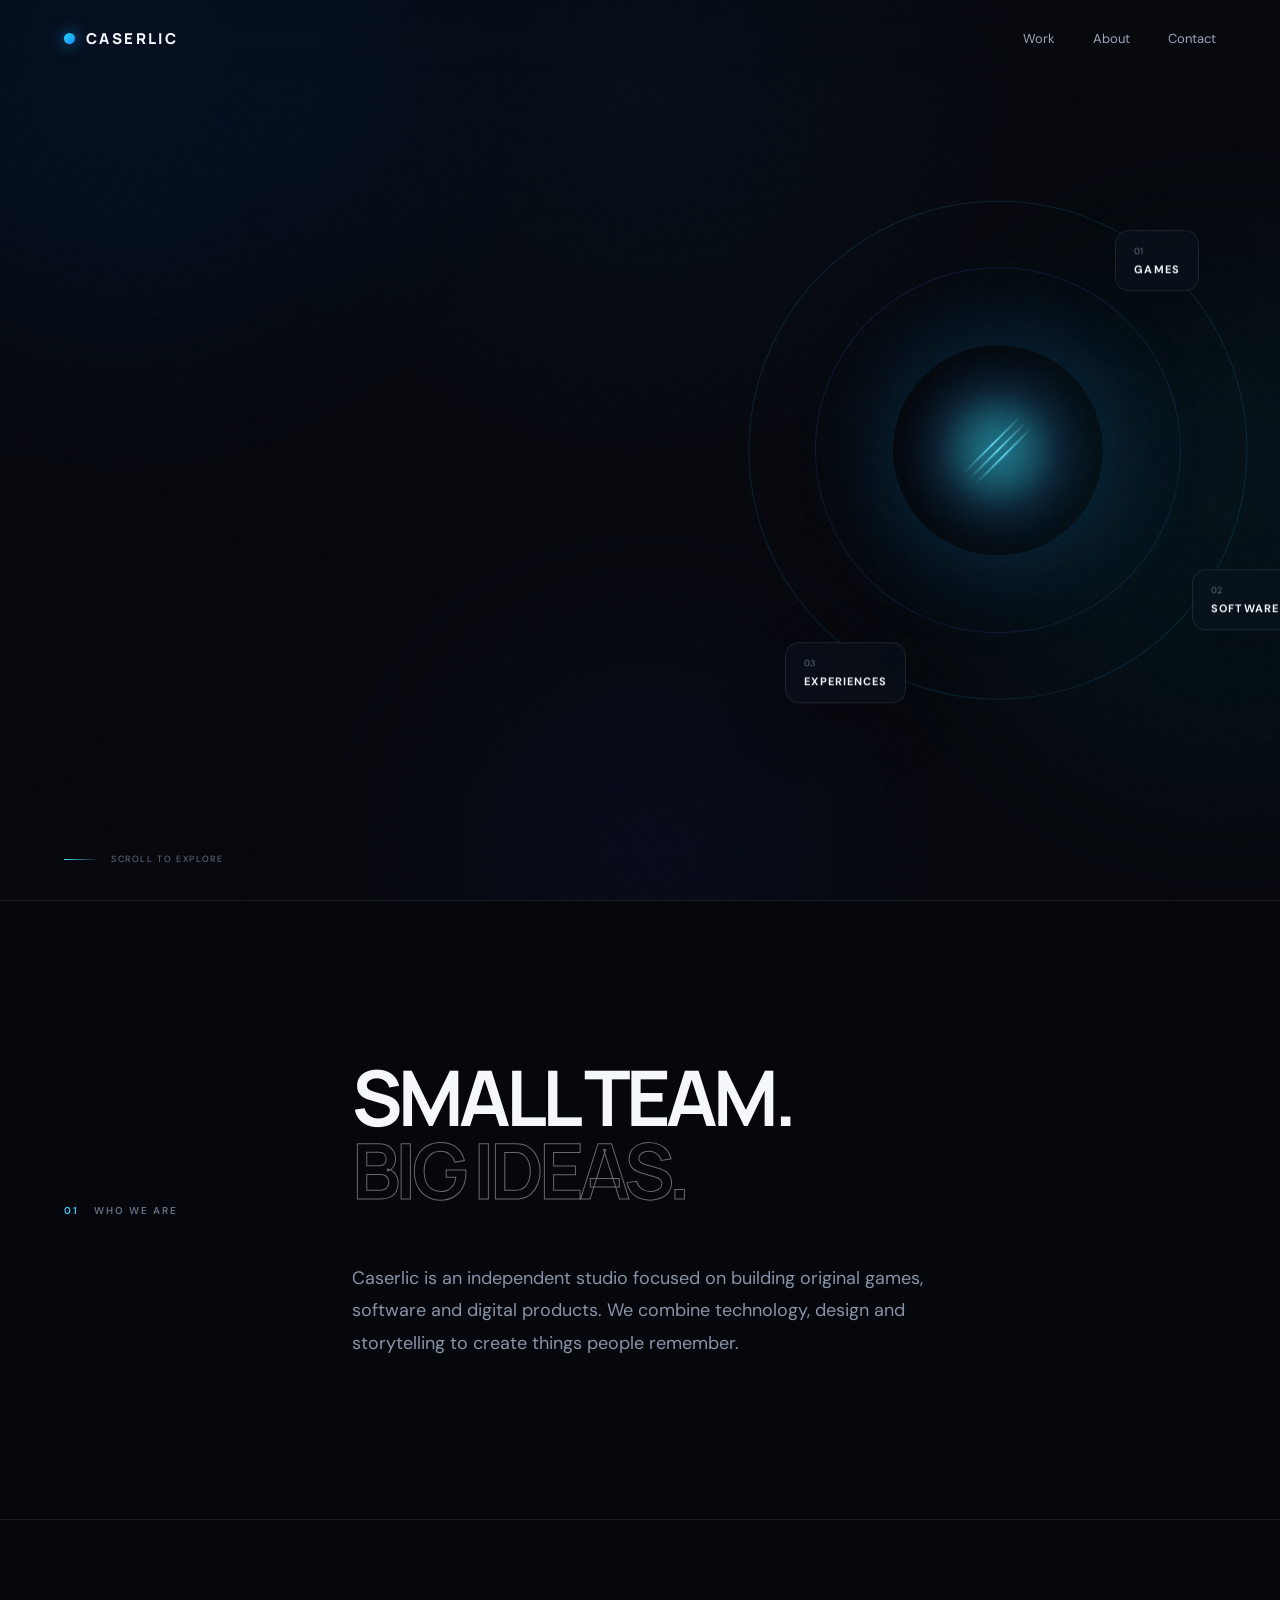
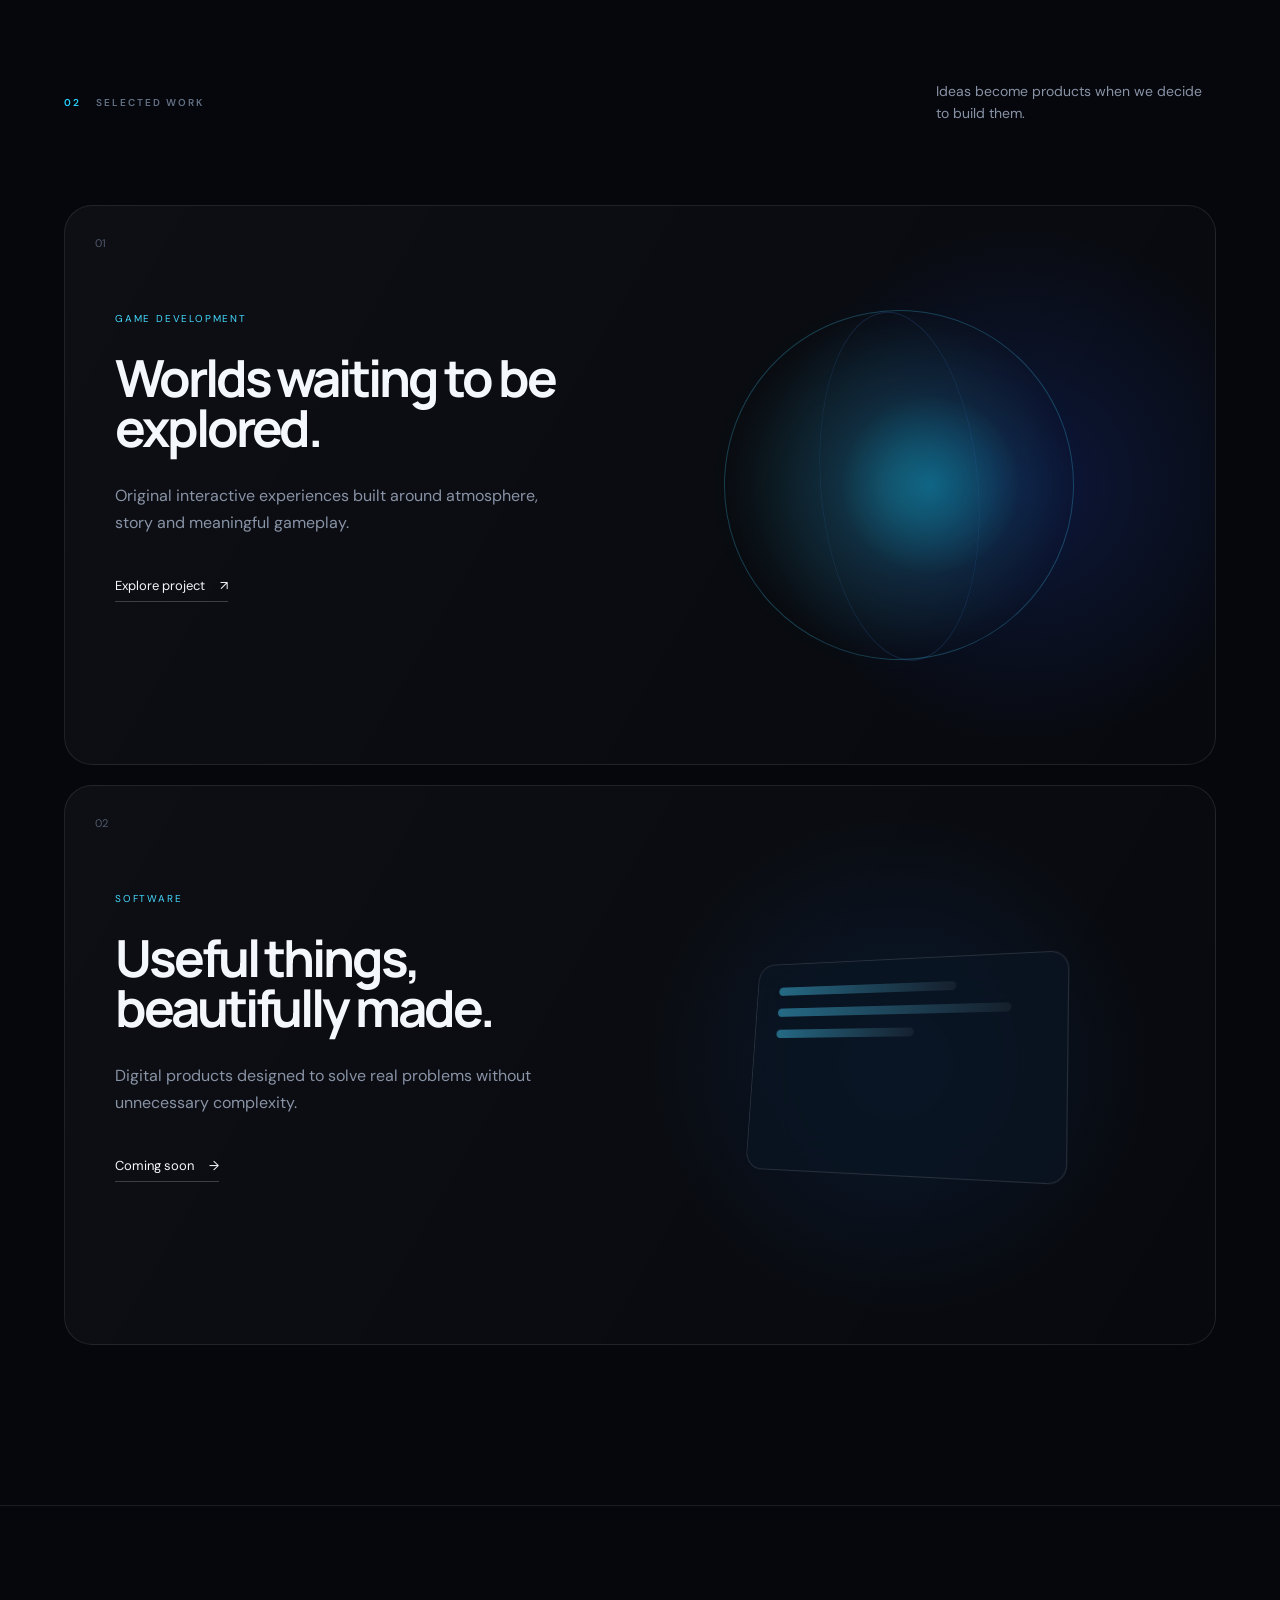
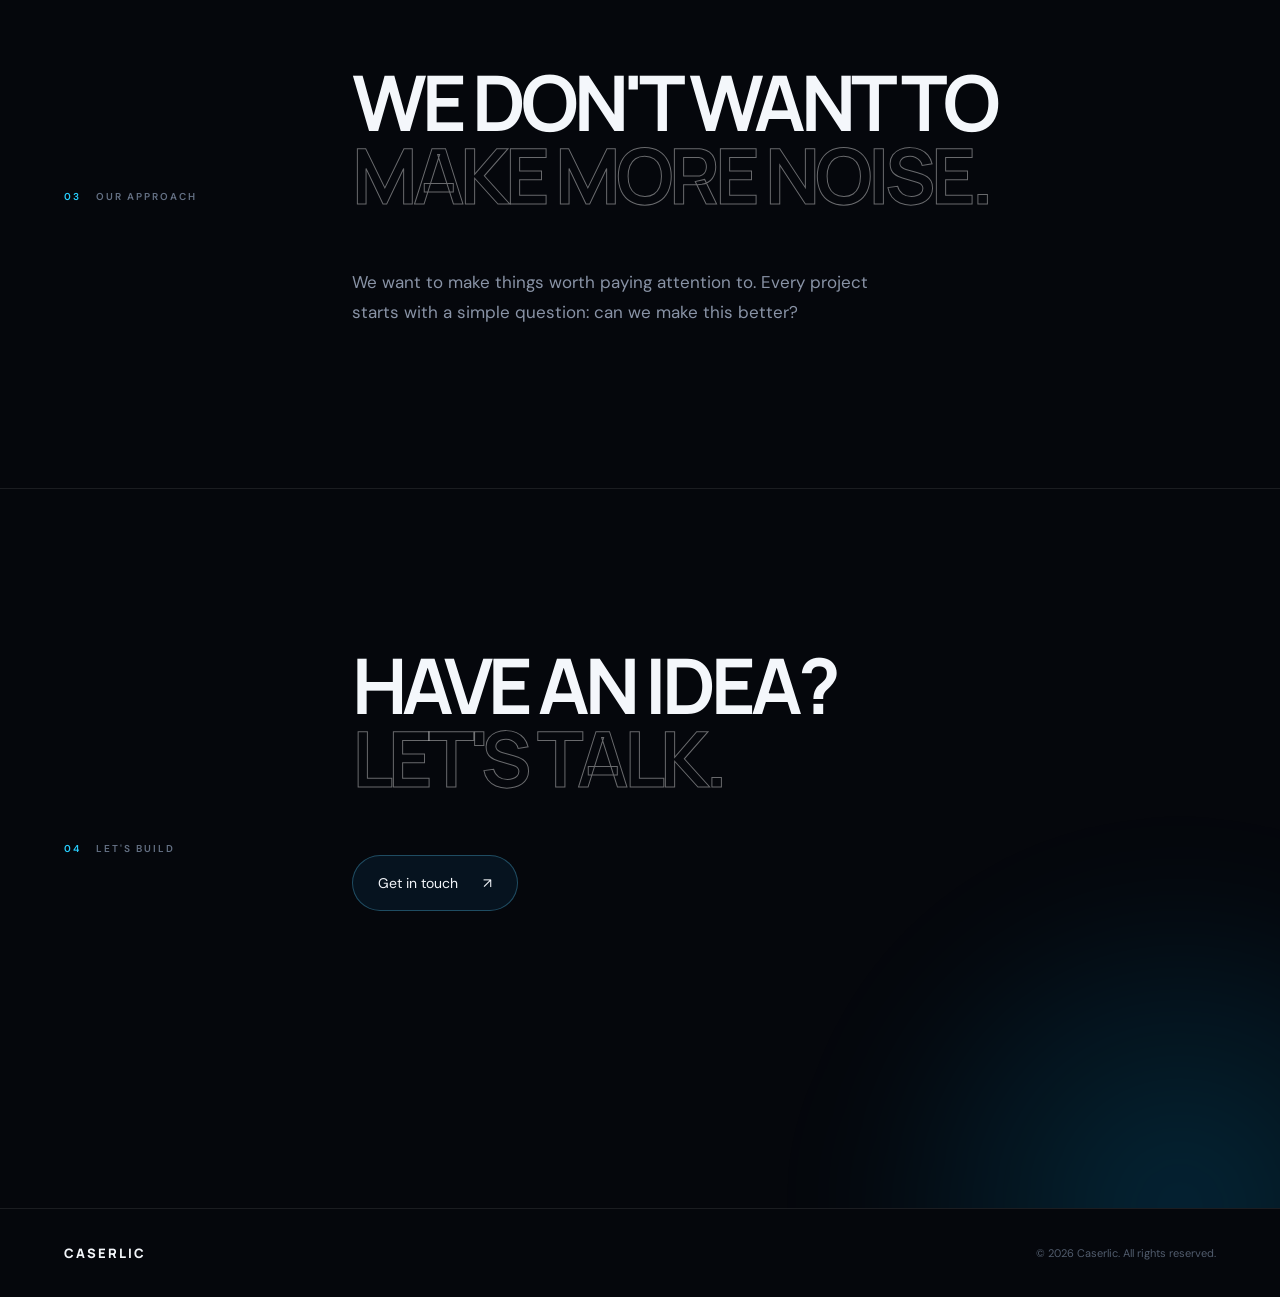
==== commit 31218ef0: "Güncelleme" ====
--- a/index.html
+++ b/index.html
@@ -1,413 +1,319 @@
 <!DOCTYPE html>
 <html lang="en">
-
 <head>
-
-<meta charset="UTF-8">
-<meta name="viewport" content="width=device-width, initial-scale=1.0">
-
-<title>Caserlic | Independent Studio</title>
-
-<link rel="stylesheet" href="style.css">
-
-<link rel="preconnect" href="https://fonts.googleapis.com">
-<link rel="preconnect" href="https://fonts.gstatic.com" crossorigin>
-
-<link href="https://fonts.googleapis.com/css2?family=Inter:wght@400;500;600;700;800&display=swap" rel="stylesheet">
-
+    <meta charset="UTF-8">
+    <meta name="viewport" content="width=device-width, initial-scale=1.0">
+
+    <title>Caserlic — We Create Digital Worlds</title>
+    <meta name="description" content="Caserlic is an independent studio creating games, software and digital experiences.">
+
+    <link rel="preconnect" href="https://fonts.googleapis.com">
+    <link rel="preconnect" href="https://fonts.gstatic.com" crossorigin>
+    <link href="https://fonts.googleapis.com/css2?family=DM+Sans:wght@400;500;600;700&family=Manrope:wght@400;500;600;700;800&display=swap" rel="stylesheet">
+
+    <link rel="stylesheet" href="style.css">
 </head>
 
-
 <body>
 
-
-<div class="space-bg">
-
-<div class="nebula"></div>
-
-<div class="stars"></div>
-
-<div class="grid"></div>
-
-</div>
-
-
-
-
-
-<header class="navbar">
-
-
-<div class="logo">
-
-<span></span>
-
-CASERLIC
-
-</div>
-
-
-
-<nav>
-
-<a href="#about">Studio</a>
-
-<a href="#create">Create</a>
-
-<a href="#founder">Founder</a>
-
-<a href="#contact">Contact</a>
-
-</nav>
-
-
-</header>
-
-
-
-
-
-
-
-<main>
-
-
-
-<section class="hero">
-
-
-<div class="hero-content">
-
-
-<p class="subtitle">
-
-INDEPENDENT GAME & SOFTWARE STUDIO
-
-</p>
-
-
-
-<h1>
-
-Creating worlds
-from imagination.
-
-</h1>
-
-
-
-<p class="description">
-
-Caserlic is an independent studio focused
-on building games, software and digital
-experiences that people remember.
-
-</p>
-
-
-
-
-<div class="buttons">
-
-
-<button class="primary">
-
-Explore
-
-</button>
-
-
-<button class="secondary">
-
-Contact
-
-</button>
-
-
-</div>
-
-
-</div>
-
-
-
-
-
-
-
-<div class="core-object">
-
-
-<div class="energy"></div>
-
-
-<div class="core-letter">
-
-C
-
-</div>
-
-
-</div>
-
-
-
-</section>
-
-
-
-
-
-
-
-
-<section id="about" class="section about">
-
-
-<h2>
-
-A journey of creation.
-
-</h2>
-
-
-
-<p>
-
-Caserlic started with a simple idea:
-small teams can create meaningful experiences.
-
-</p>
-
-
-
-</section>
-
-
-
-
-
-
-
-
-<section id="create" class="section create">
-
-
-<h2>
-
-What We Create
-
-</h2>
-
-
-
-
-<div class="items">
-
-
-<div>
-
-<span>
-
-01
-
-</span>
-
-
-<h3>
-
-Games
-
-</h3>
-
-
-<p>
-
-Worlds, stories and interactive experiences.
-
-</p>
-
-
-</div>
-
-
-
-
-<div>
-
-<span>
-
-02
-
-</span>
-
-
-<h3>
-
-Software
-
-</h3>
-
-
-<p>
-
-Digital products solving real problems.
-
-</p>
-
-
-</div>
-
-
-
-
-<div>
-
-<span>
-
-03
-
-</span>
-
-
-<h3>
-
-Innovation
-
-</h3>
-
-
-<p>
-
-Exploring technology and new ideas.
-
-</p>
-
-
-</div>
-
-
-</div>
-
-
-</section>
-
-
-
-
-
-
-
-
-
-<section id="founder" class="section founder">
-
-
-<div class="founder-card">
-
-
-<p class="subtitle">
-
-THE FOUNDER
-
-</p>
-
-
-<h2>
-
-Yiğit Akdaş
-
-</h2>
-
-
-
-<p>
-
-Building Caserlic from curiosity,
-creativity and technology.
-
-</p>
-
-
-
-</div>
-
-
-</section>
-
-
-
-
-
-
-
-
-<section class="vision section">
-
-
-<h2>
-
-Create.
-Learn.
-Improve.
-
-</h2>
-
-
-<p>
-
-Every project is a step forward.
-
-</p>
-
-
-</section>
-
-
-
-
-
-
-
-
-<section id="contact" class="contact section">
-
-
-<h2>
-
-Let's build something.
-
-</h2>
-
-
-<button class="primary">
-
-Contact
-
-</button>
-
-
-</section>
-
-
-
-</main>
-
-
-
-
-
-
-
-<footer>
-
-© 2026 Caserlic
-
-</footer>
-
-
-
+    <!-- Background -->
+    <div class="background">
+        <div class="orb orb-one"></div>
+        <div class="orb orb-two"></div>
+        <div class="orb orb-three"></div>
+        <div class="grid"></div>
+        <div class="noise"></div>
+    </div>
+
+
+    <!-- Navigation -->
+    <header class="navbar">
+
+        <a href="#" class="logo">
+            <span class="logo-mark"></span>
+            <span>CASERLIC</span>
+        </a>
+
+        <nav class="nav-links">
+            <a href="#work">Work</a>
+            <a href="#about">About</a>
+            <a href="#contact">Contact</a>
+        </nav>
+
+        <button class="menu-button" aria-label="Open menu">
+            <span></span>
+            <span></span>
+        </button>
+
+    </header>
+
+
+    <main>
+
+        <!-- HERO -->
+        <section class="hero">
+
+            <div class="hero-content">
+
+                <div class="eyebrow reveal">
+                    <span class="status-dot"></span>
+                    INDEPENDENT DIGITAL STUDIO
+                </div>
+
+                <h1 class="hero-title reveal">
+                    WE CREATE
+                    <span>DIGITAL WORLDS.</span>
+                </h1>
+
+                <p class="hero-description reveal">
+                    Games, software and digital experiences
+                    built with curiosity, technology and obsession.
+                </p>
+
+                <div class="hero-actions reveal">
+
+                    <a href="#work" class="button button-primary">
+                        Explore our work
+                        <span>↗</span>
+                    </a>
+
+                    <a href="#about" class="button button-secondary">
+                        Discover Caserlic
+                    </a>
+
+                </div>
+
+            </div>
+
+
+            <div class="hero-visual">
+
+                <div class="visual-ring ring-one"></div>
+                <div class="visual-ring ring-two"></div>
+
+                <div class="visual-core">
+                    <div class="core-glow"></div>
+
+                    <div class="core-lines">
+                        <span></span>
+                        <span></span>
+                        <span></span>
+                    </div>
+                </div>
+
+                <div class="floating-card card-one">
+                    <small>01</small>
+                    <strong>GAMES</strong>
+                </div>
+
+                <div class="floating-card card-two">
+                    <small>02</small>
+                    <strong>SOFTWARE</strong>
+                </div>
+
+                <div class="floating-card card-three">
+                    <small>03</small>
+                    <strong>EXPERIENCES</strong>
+                </div>
+
+            </div>
+
+
+            <div class="scroll-indicator">
+                <span></span>
+                SCROLL TO EXPLORE
+            </div>
+
+        </section>
+
+
+        <!-- INTRO -->
+        <section class="intro section" id="about">
+
+            <div class="section-label">
+                <span>01</span>
+                WHO WE ARE
+            </div>
+
+            <div class="intro-content">
+
+                <h2>
+                    SMALL TEAM.
+                    <span>BIG IDEAS.</span>
+                </h2>
+
+                <p>
+                    Caserlic is an independent studio focused on building
+                    original games, software and digital products.
+                    We combine technology, design and storytelling to
+                    create things people remember.
+                </p>
+
+            </div>
+
+        </section>
+
+
+        <!-- WORK -->
+        <section class="work section" id="work">
+
+            <div class="section-header">
+
+                <div class="section-label">
+                    <span>02</span>
+                    SELECTED WORK
+                </div>
+
+                <p>
+                    Ideas become products when we decide
+                    to build them.
+                </p>
+
+            </div>
+
+
+            <div class="projects">
+
+                <article class="project project-main">
+
+                    <div class="project-number">01</div>
+
+                    <div class="project-info">
+                        <span>GAME DEVELOPMENT</span>
+
+                        <h3>
+                            Worlds waiting
+                            to be explored.
+                        </h3>
+
+                        <p>
+                            Original interactive experiences
+                            built around atmosphere, story
+                            and meaningful gameplay.
+                        </p>
+
+                        <a href="#" class="project-link">
+                            Explore project
+                            <span>↗</span>
+                        </a>
+                    </div>
+
+                    <div class="project-visual project-visual-one">
+                        <div class="project-glow"></div>
+                        <div class="project-orbit"></div>
+                    </div>
+
+                </article>
+
+
+                <article class="project">
+
+                    <div class="project-number">02</div>
+
+                    <div class="project-info">
+                        <span>SOFTWARE</span>
+
+                        <h3>
+                            Useful things,
+                            beautifully made.
+                        </h3>
+
+                        <p>
+                            Digital products designed to solve
+                            real problems without unnecessary complexity.
+                        </p>
+
+                        <a href="#" class="project-link">
+                            Coming soon
+                            <span>→</span>
+                        </a>
+                    </div>
+
+                    <div class="project-visual project-visual-two">
+                        <div class="floating-ui">
+                            <div></div>
+                            <div></div>
+                            <div></div>
+                        </div>
+                    </div>
+
+                </article>
+
+            </div>
+
+        </section>
+
+
+        <!-- PHILOSOPHY -->
+        <section class="philosophy section">
+
+            <div class="section-label">
+                <span>03</span>
+                OUR APPROACH
+            </div>
+
+            <div class="philosophy-content">
+
+                <h2>
+                    WE DON'T WANT TO
+                    <span>MAKE MORE NOISE.</span>
+                </h2>
+
+                <p>
+                    We want to make things worth paying attention to.
+                    Every project starts with a simple question:
+                    can we make this better?
+                </p>
+
+            </div>
+
+        </section>
+
+
+        <!-- CONTACT -->
+        <section class="contact section" id="contact">
+
+            <div class="contact-glow"></div>
+
+            <div class="section-label">
+                <span>04</span>
+                LET'S BUILD
+            </div>
+
+            <div class="contact-content">
+
+                <h2>
+                    HAVE AN IDEA?
+                    <span>LET'S TALK.</span>
+                </h2>
+
+                <a href="mailto:hello@caserlic.com" class="contact-button">
+                    Get in touch
+                    <span>↗</span>
+                </a>
+
+            </div>
+
+        </section>
+
+    </main>
+
+
+    <!-- FOOTER -->
+    <footer>
+
+        <div class="footer-logo">
+            CASERLIC
+        </div>
+
+        <div class="footer-right">
+            © 2026 Caserlic. All rights reserved.
+        </div>
+
+    </footer>
+
+
+    <script src="scripts.js"></script>
 
 </body>
-
 </html>
--- a/style.css
+++ b/style.css
@@ -1,803 +1,1399 @@
-*{
-margin:0;
-padding:0;
-box-sizing:border-box;
-}
-
-
-html{
-scroll-behavior:smooth;
-}
-
-
-body{
-
-background:#03050a;
-
-color:#fff;
-
-font-family:'Inter',sans-serif;
-
-overflow-x:hidden;
-
-}
-
-
-/* BACKGROUND */
-
-
-.space-bg{
-
-position:fixed;
-
-inset:0;
-
-z-index:-1;
-
-overflow:hidden;
-
-background:
-
-radial-gradient(
-circle at top left,
-rgba(0,102,255,.25),
-transparent 35%
-),
-
-radial-gradient(
-circle at bottom right,
-rgba(0,217,255,.18),
-transparent 35%
-),
-
-#03050a;
-
-}
-
-
-
-.nebula{
-
-position:absolute;
-
-width:700px;
-
-height:700px;
-
-border-radius:50%;
-
-background:
-
-radial-gradient(
-circle,
-rgba(0,217,255,.25),
-transparent 65%
-);
-
-
-filter:blur(80px);
-
-top:20%;
-
-left:40%;
-
-animation:nebulaMove 15s infinite alternate;
-
-}
-
-
-
-@keyframes nebulaMove{
-
-from{
-
-transform:translate(-80px,-50px);
-
-}
-
-
-to{
-
-transform:translate(80px,70px);
-
-}
-
-}
-
-
-
-
-
-.stars{
-
-position:absolute;
-
-inset:0;
-
-
-background-image:
-
-radial-gradient(
-white 1px,
-transparent 1px
-);
-
-
-background-size:
-
-80px 80px;
-
-
-opacity:.12;
-
-}
-
-
-
-.grid{
-
-position:absolute;
-
-bottom:0;
-
-width:100%;
-
-height:300px;
-
-
-background-image:
-
-linear-gradient(
-rgba(0,217,255,.08) 1px,
-transparent 1px
-),
-
-linear-gradient(
-90deg,
-rgba(0,217,255,.08) 1px,
-transparent 1px
-);
-
-
-background-size:
-
-50px 50px;
-
-
-mask-image:
-
-linear-gradient(
-transparent,
-black
-);
-
-}
-
-
-
-
-
-
-/* NAVBAR */
-
-
-.navbar{
-
-position:fixed;
-
-top:25px;
-
-left:50%;
-
-transform:translateX(-50%);
-
-
-width:90%;
-
-max-width:1200px;
-
-
-padding:18px 30px;
-
-
-display:flex;
-
-align-items:center;
-
-justify-content:space-between;
-
-
-background:
-
-rgba(255,255,255,.05);
-
-
-border:
-
-1px solid rgba(255,255,255,.12);
-
-
-backdrop-filter:blur(20px);
-
-
-border-radius:20px;
-
-
-z-index:20;
-
-}
-
-
-
-.logo{
-
-font-size:21px;
-
-font-weight:800;
-
-letter-spacing:3px;
-
-}
-
-
-
-.logo span{
-
-display:inline-block;
-
-width:10px;
-
-height:10px;
-
-background:#00d9ff;
-
-border-radius:50%;
-
-margin-right:10px;
-
-}
-
-
-
-
-
-nav{
-
-display:flex;
-
-gap:35px;
-
-}
-
-
-
-nav a{
-
-color:#aaa;
-
-text-decoration:none;
-
-font-size:14px;
-
-transition:.3s;
-
-}
-
-
-
-nav a:hover{
-
-color:white;
-
-}
-
-
-
-
-
-
-
-
-/* HERO */
-
-
-.hero{
-
-min-height:100vh;
-
-display:flex;
-
-align-items:center;
-
-justify-content:center;
-
-
-gap:80px;
-
-
-padding:
-
-120px 8% 60px;
-
-}
-
-
-
-
-.hero-content{
-
-max-width:750px;
-
-}
-
-
-
-.subtitle{
-
-font-size:12px;
-
-letter-spacing:4px;
-
-color:#00d9ff;
-
-margin-bottom:25px;
-
-}
-
-
-
-
-.hero h1{
-
-font-size:
-
-clamp(45px,6vw,75px);
-
-
-line-height:1.05;
-
-
-letter-spacing:-4px;
-
-
-font-weight:800;
-
-}
-
-
-
-.description{
-
-font-size:19px;
-
-line-height:1.7;
-
-color:#aaa;
-
-max-width:500px;
-
-margin:30px 0;
-
-}
-
-
-
-
-
-button{
-
-padding:15px 35px;
-
-border-radius:50px;
-
-font-size:15px;
-
-cursor:pointer;
-
-transition:.3s;
-
-}
-
-
-
-.primary{
-
-background:#fff;
-
-border:none;
-
-color:#000;
-
-}
-
-
-
-.primary:hover{
-
-transform:translateY(-4px);
-
-}
-
-
-
-.secondary{
-
-background:transparent;
-
-border:
-
-1px solid rgba(255,255,255,.3);
-
-color:white;
-
-margin-left:12px;
-
-}
-
-
-
-
-
-
-
-/* CORE OBJECT */
-
-
-.core-object{
-
-width:340px;
-
-height:340px;
-
-
-position:relative;
-
-
-display:flex;
-
-align-items:center;
-
-justify-content:center;
-
-}
-
-
-
-.energy{
-
-position:absolute;
-
-width:280px;
-
-height:280px;
-
-
-border-radius:50%;
-
-
-background:
-
-linear-gradient(
-135deg,
-#00d9ff,
-#0066ff
-);
-
-
-filter:blur(1px);
-
-
-box-shadow:
-
-0 0 100px rgba(0,217,255,.6);
-
-
-animation:pulse 5s infinite alternate;
-
-}
-
-
-
-@keyframes pulse{
-
-to{
-
-transform:scale(1.15);
-
-}
-
-}
-
-
-
-.core-letter{
-
-position:relative;
-
-font-size:80px;
-
-font-weight:800;
-
-z-index:2;
-
-}
-
-
-
-
-
-
-
-/* SECTIONS */
-
-
-.section{
-
-padding:100px 8%;
-
-text-align:center;
-
-}
-
-
-
-.section h2{
-
-font-size:
-
-clamp(40px,5vw,65px);
-
-
-letter-spacing:-3px;
-
-}
-
-
-
-
-
-.about p,
-.vision p{
-
-max-width:750px;
-
-margin:30px auto;
-
-font-size:21px;
-
-line-height:1.7;
-
-color:#999;
-
-}
-
-
-
-
-
-
-/* CREATE */
-
-
-.create h2{
-
-margin-bottom:70px;
-
-}
-
-
-
-.items{
-
-display:flex;
-
-justify-content:center;
-
-gap:40px;
-
-flex-wrap:wrap;
-
-}
-
-
-
-.items div{
-
-width:300px;
-
-text-align:left;
-
-padding-top:25px;
-
-border-top:
-
-1px solid rgba(255,255,255,.2);
-
-}
-
-
-
-.items span{
-
-color:#00d9ff;
-
-}
-
-
-
-.items h3{
-
-font-size:35px;
-
-margin:20px 0;
-
-}
-
-
-
-.items p{
-
-color:#999;
-
-line-height:1.6;
-
-}
-
-
-
-
-
-
-
-
-/* FOUNDER */
-
-
-.founder-card{
-
-
-max-width:700px;
-
-margin:auto;
-
-padding:60px;
-
-
-background:
-
-rgba(255,255,255,.06);
-
-
-border:
-
-1px solid rgba(255,255,255,.12);
-
-
-backdrop-filter:blur(25px);
-
-
-border-radius:35px;
-
-
-}
-
-
-
-.founder-card h2{
-
-margin:20px 0;
-
-}
-
-
-
-.founder-card p{
-
-color:#aaa;
-
-font-size:20px;
-
-line-height:1.7;
-
-}
-
-
-
-
-
-
-/* CONTACT */
-
-
-.contact h2{
-
-margin-bottom:40px;
-
-}
-
-
-
-
-
-
-footer{
-
-padding:40px 8%;
-
-border-top:
-
-1px solid rgba(255,255,255,.1);
-
-color:#777;
-
-}
-
-
-
-
-
-
-/* RESPONSIVE */
-
-
-@media(max-width:900px){
-
-
-nav{
-
-display:none;
-
-}
-
-
-
-.hero{
-
-flex-direction:column;
-
-text-align:center;
-
-}
-
-
-
-.core-object{
-
-margin-top:30px;
-
-}
-
-
-
-.description{
-
-margin-left:auto;
-
-margin-right:auto;
-
-}
-
-
-
-}
-
-
-@media(max-width:500px){
-
-
-.hero h1{
-
-letter-spacing:-2px;
-
-}
-
-
-
-.core-object{
-
-transform:scale(.8);
-
-}
-
+/* =========================================================
+   CASERLIC
+   Global Styles
+========================================================= */
+
+:root {
+    --bg: #05070c;
+    --bg-soft: #080c14;
+
+    --text: #f4f7fb;
+    --text-muted: #8993a6;
+
+    --blue: #168cff;
+    --cyan: #20d9ff;
+
+    --border: rgba(255,255,255,0.09);
+
+    --glass: rgba(255,255,255,0.045);
+
+    --font-display: "Manrope", sans-serif;
+    --font-body: "DM Sans", sans-serif;
+}
+
+
+* {
+    margin: 0;
+    padding: 0;
+    box-sizing: border-box;
+}
+
+
+html {
+    scroll-behavior: smooth;
+}
+
+
+body {
+    background: var(--bg);
+    color: var(--text);
+
+    font-family: var(--font-body);
+
+    overflow-x: hidden;
+}
+
+
+a {
+    color: inherit;
+    text-decoration: none;
+}
+
+
+button {
+    font-family: inherit;
+}
+
+
+/* =========================================================
+   BACKGROUND
+========================================================= */
+
+.background {
+    position: fixed;
+    inset: 0;
+
+    overflow: hidden;
+
+    pointer-events: none;
+
+    z-index: -10;
+
+    background:
+        radial-gradient(
+            circle at 50% 10%,
+            rgba(20,100,180,0.08),
+            transparent 40%
+        ),
+        var(--bg);
+}
+
+
+.orb {
+    position: absolute;
+
+    border-radius: 50%;
+
+    filter: blur(100px);
+
+    opacity: 0.45;
+
+    transition:
+        transform 1.5s cubic-bezier(.2,.8,.2,1);
+}
+
+
+.orb-one {
+    width: 550px;
+    height: 550px;
+
+    background: rgba(0,110,255,0.18);
+
+    top: -220px;
+    left: -150px;
+}
+
+
+.orb-two {
+    width: 500px;
+    height: 500px;
+
+    background: rgba(0,210,255,0.12);
+
+    right: -200px;
+    top: 30%;
+
+}
+
+
+.orb-three {
+    width: 400px;
+    height: 400px;
+
+    background: rgba(40,80,255,0.12);
+
+    bottom: -150px;
+    left: 35%;
+}
+
+
+.grid {
+    position: absolute;
+    inset: 0;
+
+    opacity: 0.12;
+
+    background-image:
+        linear-gradient(
+            rgba(255,255,255,0.04) 1px,
+            transparent 1px
+        ),
+        linear-gradient(
+            90deg,
+            rgba(255,255,255,0.04) 1px,
+            transparent 1px
+        );
+
+    background-size: 80px 80px;
+
+    mask-image:
+        radial-gradient(
+            ellipse at center,
+            black 20%,
+            transparent 75%
+        );
+}
+
+
+.noise {
+    position: absolute;
+    inset: 0;
+
+    opacity: 0.035;
+
+    background-image:
+        url("data:image/svg+xml,%3Csvg viewBox='0 0 180 180' xmlns='http://www.w3.org/2000/svg'%3E%3Cfilter id='n'%3E%3CfeTurbulence type='fractalNoise' baseFrequency='.8' numOctaves='4' stitchTiles='stitch'/%3E%3C/filter%3E%3Crect width='100%25' height='100%25' filter='url(%23n)' opacity='.5'/%3E%3C/svg%3E");
+}
+
+
+/* =========================================================
+   NAVBAR
+========================================================= */
+
+.navbar {
+    position: fixed;
+
+    top: 0;
+    left: 0;
+
+    width: 100%;
+
+    padding: 28px 5vw;
+
+    display: flex;
+    align-items: center;
+    justify-content: space-between;
+
+    z-index: 100;
+
+    backdrop-filter: blur(16px);
+}
+
+
+.logo {
+    display: flex;
+    align-items: center;
+    gap: 11px;
+
+    font-family: var(--font-display);
+
+    font-size: 15px;
+    font-weight: 800;
+
+    letter-spacing: 0.16em;
+}
+
+
+.logo-mark {
+    width: 11px;
+    height: 11px;
+
+    border-radius: 50%;
+
+    background: linear-gradient(
+        135deg,
+        var(--cyan),
+        var(--blue)
+    );
+
+    box-shadow:
+        0 0 15px rgba(20,170,255,0.7);
+}
+
+
+.nav-links {
+    display: flex;
+
+    gap: 38px;
+}
+
+
+.nav-links a {
+    color: #9ca6b7;
+
+    font-size: 13px;
+
+    transition:
+        color 0.3s ease;
+}
+
+
+.nav-links a:hover {
+    color: white;
+}
+
+
+.menu-button {
+    display: none;
+
+    border: 0;
+
+    background: transparent;
+
+    width: 35px;
+    height: 35px;
+}
+
+
+/* =========================================================
+   HERO
+========================================================= */
+
+.hero {
+    min-height: 100vh;
+
+    position: relative;
+
+    display: flex;
+    align-items: center;
+
+    padding:
+        140px 5vw
+        80px;
+
+    overflow: hidden;
+}
+
+
+.hero-content {
+    position: relative;
+
+    width: 58%;
+
+    z-index: 5;
+}
+
+
+.eyebrow {
+    display: flex;
+    align-items: center;
+    gap: 10px;
+
+    margin-bottom: 30px;
+
+    color: #8792a4;
+
+    font-size: 11px;
+    font-weight: 600;
+
+    letter-spacing: 0.2em;
+}
+
+
+.status-dot {
+    width: 7px;
+    height: 7px;
+
+    border-radius: 50%;
+
+    background: #43e0ff;
+
+    box-shadow:
+        0 0 12px #43e0ff;
+}
+
+
+.hero-title {
+    max-width: 950px;
+
+    font-family: var(--font-display);
+
+    font-size: clamp(
+        4.5rem,
+        9vw,
+        9.5rem
+    );
+
+    line-height: 0.9;
+
+    letter-spacing: -0.075em;
+
+    font-weight: 800;
+}
+
+
+.hero-title span {
+    display: block;
+
+    color: transparent;
+
+    background:
+        linear-gradient(
+            100deg,
+            #ffffff 5%,
+            #73cfff 48%,
+            #20d9ff 90%
+        );
+
+    -webkit-background-clip: text;
+    background-clip: text;
+}
+
+
+.hero-description {
+    max-width: 480px;
+
+    margin-top: 38px;
+
+    color: var(--text-muted);
+
+    font-size: 17px;
+
+    line-height: 1.65;
+}
+
+
+.hero-actions {
+    display: flex;
+
+    gap: 14px;
+
+    margin-top: 40px;
+}
+
+
+.button {
+    display: inline-flex;
+    align-items: center;
+    justify-content: center;
+
+    gap: 20px;
+
+    padding: 15px 20px;
+
+    border-radius: 100px;
+
+    font-size: 13px;
+    font-weight: 600;
+
+    transition:
+        transform 0.35s ease,
+        background 0.35s ease,
+        border 0.35s ease;
+}
+
+
+.button:hover {
+    transform: translateY(-3px);
+}
+
+
+.button-primary {
+    color: #03101a;
+
+    background:
+        linear-gradient(
+            100deg,
+            #ffffff,
+            #63d9ff
+        );
+}
+
+
+.button-secondary {
+    border: 1px solid var(--border);
+
+    background: rgba(255,255,255,0.035);
+
+    color: #d8dee9;
+
+    backdrop-filter: blur(20px);
+}
+
+
+.button-secondary:hover {
+    border-color: rgba(80,190,255,0.35);
+}
+
+
+/* =========================================================
+   HERO VISUAL
+========================================================= */
+
+.hero-visual {
+    position: absolute;
+
+    right: -4%;
+    top: 50%;
+
+    width: 52vw;
+    height: 52vw;
+
+    max-width: 780px;
+    max-height: 780px;
+
+    transform:
+        translateY(-50%);
+
+    pointer-events: none;
+}
+
+
+.visual-ring {
+    position: absolute;
+
+    top: 50%;
+    left: 50%;
+
+    border: 1px solid rgba(50,190,255,0.14);
+
+    border-radius: 50%;
+
+    transform:
+        translate(-50%, -50%)
+        rotate(-20deg);
+}
+
+
+.ring-one {
+    width: 75%;
+    height: 75%;
+}
+
+
+.ring-two {
+    width: 55%;
+    height: 55%;
+
+    border-color:
+        rgba(80,130,255,0.15);
+}
+
+
+.visual-core {
+    position: absolute;
+
+    top: 50%;
+    left: 50%;
+
+    width: 210px;
+    height: 210px;
+
+    transform:
+        translate(-50%, -50%);
+
+    border-radius: 50%;
+
+    background:
+        radial-gradient(
+            circle,
+            rgba(20,210,255,0.28),
+            rgba(20,100,255,0.07) 40%,
+            transparent 70%
+        );
+
+    box-shadow:
+        0 0 100px rgba(20,160,255,0.25);
+}
+
+
+.core-glow {
+    position: absolute;
+
+    inset: 30px;
+
+    border-radius: 50%;
+
+    background:
+        radial-gradient(
+            circle,
+            rgba(80,230,255,0.45),
+            transparent 70%
+        );
+
+    filter: blur(20px);
+}
+
+
+.core-lines {
+    position: absolute;
+
+    inset: 0;
+
+    display: flex;
+
+    align-items: center;
+    justify-content: center;
+
+    gap: 6px;
+
+    transform: rotate(45deg);
+}
+
+
+.core-lines span {
+    width: 2px;
+    height: 80px;
+
+    background:
+        linear-gradient(
+            transparent,
+            rgba(110,230,255,0.8),
+            transparent
+        );
+}
+
+
+.floating-card {
+    position: absolute;
+
+    padding: 14px 18px;
+
+    display: flex;
+    flex-direction: column;
+
+    gap: 5px;
+
+    border: 1px solid var(--border);
+
+    border-radius: 14px;
+
+    background:
+        rgba(10,18,30,0.5);
+
+    backdrop-filter: blur(20px);
+
+    box-shadow:
+        0 20px 60px rgba(0,0,0,0.25);
+}
+
+
+.floating-card small {
+    color: #647083;
+
+    font-size: 9px;
+}
+
+
+.floating-card strong {
+    font-size: 11px;
+
+    letter-spacing: 0.1em;
+}
+
+
+.card-one {
+    top: 17%;
+    right: 20%;
+}
+
+
+.card-two {
+    bottom: 23%;
+    right: 5%;
+}
+
+
+.card-three {
+    bottom: 12%;
+    left: 18%;
+}
+
+
+/* =========================================================
+   SCROLL
+========================================================= */
+
+.scroll-indicator {
+    position: absolute;
+
+    bottom: 35px;
+    left: 5vw;
+
+    display: flex;
+    align-items: center;
+
+    gap: 12px;
+
+    color: #667184;
+
+    font-size: 9px;
+
+    letter-spacing: 0.18em;
+}
+
+
+.scroll-indicator span {
+    width: 35px;
+    height: 1px;
+
+    background:
+        linear-gradient(
+            90deg,
+            #4ddcff,
+            transparent
+        );
+}
+
+
+/* =========================================================
+   SECTIONS
+========================================================= */
+
+.section {
+    position: relative;
+
+    padding:
+        160px 5vw;
+}
+
+
+.section-label {
+    display: flex;
+    align-items: center;
+
+    gap: 15px;
+
+    color: #647084;
+
+    font-size: 10px;
+
+    font-weight: 600;
+
+    letter-spacing: 0.2em;
+}
+
+
+.section-label span {
+    color: #28cfff;
+}
+
+
+/* =========================================================
+   INTRO
+========================================================= */
+
+.intro {
+    display: grid;
+
+    grid-template-columns: 25% 75%;
+
+    border-top: 1px solid var(--border);
+}
+
+
+.intro-content {
+    max-width: 1000px;
+}
+
+
+.intro-content h2,
+.philosophy-content h2,
+.contact-content h2 {
+    font-family: var(--font-display);
+
+    font-size: clamp(
+        3rem,
+        6vw,
+        7rem
+    );
+
+    line-height: 0.95;
+
+    letter-spacing: -0.065em;
+}
+
+
+.intro-content h2 span,
+.philosophy-content h2 span,
+.contact-content h2 span {
+    display: block;
+
+    color: transparent;
+
+    -webkit-text-stroke:
+        1px rgba(255,255,255,0.4);
+}
+
+
+.intro-content p {
+    max-width: 600px;
+
+    margin-top: 55px;
+
+    color: var(--text-muted);
+
+    font-size: 18px;
+
+    line-height: 1.8;
+}
+
+
+/* =========================================================
+   WORK
+========================================================= */
+
+.work {
+    border-top: 1px solid var(--border);
+}
+
+
+.section-header {
+    display: flex;
+    justify-content: space-between;
+
+    margin-bottom: 80px;
+}
+
+
+.section-header p {
+    max-width: 280px;
+
+    color: var(--text-muted);
+
+    font-size: 14px;
+
+    line-height: 1.6;
+}
+
+
+.projects {
+    display: flex;
+    flex-direction: column;
+
+    gap: 20px;
+}
+
+
+.project {
+    position: relative;
+
+    min-height: 560px;
+
+    overflow: hidden;
+
+    display: flex;
+
+    border: 1px solid var(--border);
+
+    border-radius: 28px;
+
+    background:
+        linear-gradient(
+            120deg,
+            rgba(255,255,255,0.035),
+            rgba(255,255,255,0.012)
+        );
+}
+
+
+.project-number {
+    position: absolute;
+
+    top: 30px;
+    left: 30px;
+
+    color: #4f5a6d;
+
+    font-size: 11px;
+}
+
+
+.project-info {
+    width: 50%;
+
+    padding: 100px 50px;
+
+    position: relative;
+
+    z-index: 3;
+}
+
+
+.project-info > span {
+    color: #45d9ff;
+
+    font-size: 10px;
+
+    letter-spacing: 0.18em;
+}
+
+
+.project-info h3 {
+    max-width: 500px;
+
+    margin-top: 25px;
+
+    font-family: var(--font-display);
+
+    font-size: clamp(
+        2.5rem,
+        4vw,
+        5rem
+    );
+
+    line-height: 0.98;
+
+    letter-spacing: -0.06em;
+}
+
+
+.project-info p {
+    max-width: 430px;
+
+    margin-top: 30px;
+
+    color: var(--text-muted);
+
+    line-height: 1.7;
+}
+
+
+.project-link {
+    display: inline-flex;
+
+    gap: 15px;
+
+    margin-top: 40px;
+
+    font-size: 13px;
+
+    border-bottom: 1px solid rgba(255,255,255,0.2);
+
+    padding-bottom: 7px;
+}
+
+
+.project-visual {
+    position: absolute;
+
+    right: 0;
+    top: 0;
+
+    width: 55%;
+    height: 100%;
+
+    overflow: hidden;
+}
+
+
+.project-visual-one {
+    background:
+        radial-gradient(
+            circle at 55% 50%,
+            rgba(0,210,255,0.28),
+            transparent 20%
+        ),
+        radial-gradient(
+            circle at 70% 50%,
+            rgba(30,80,255,0.18),
+            transparent 50%
+        );
+}
+
+
+.project-glow {
+    position: absolute;
+
+    width: 350px;
+    height: 350px;
+
+    top: 50%;
+    left: 50%;
+
+    transform:
+        translate(-50%, -50%);
+
+    border-radius: 50%;
+
+    background:
+        radial-gradient(
+            circle,
+            rgba(50,220,255,0.25),
+            transparent 70%
+        );
+
+    filter: blur(15px);
+}
+
+
+.project-orbit {
+    position: absolute;
+
+    width: 350px;
+    height: 350px;
+
+    top: 50%;
+    left: 50%;
+
+    transform:
+        translate(-50%, -50%)
+        rotate(25deg);
+
+    border:
+        1px solid rgba(70,210,255,0.25);
+
+    border-radius: 50%;
+}
+
+
+.project-orbit::before {
+    content: "";
+
+    position: absolute;
+
+    width: 100%;
+    height: 100%;
+
+    transform:
+        rotate(60deg)
+        scaleY(0.45);
+
+    border:
+        1px solid rgba(70,150,255,0.18);
+
+    border-radius: 50%;
+}
+
+
+.project-visual-two {
+    background:
+        radial-gradient(
+            circle at center,
+            rgba(20,120,255,0.12),
+            transparent 60%
+        );
+}
+
+
+.floating-ui {
+    position: absolute;
+
+    width: 330px;
+    height: 220px;
+
+    top: 50%;
+    left: 50%;
+
+    transform:
+        translate(-50%, -50%)
+        perspective(700px)
+        rotateY(-18deg)
+        rotateX(8deg);
+
+    border: 1px solid rgba(255,255,255,0.12);
+
+    border-radius: 18px;
+
+    background:
+        rgba(10,20,35,0.65);
+
+    backdrop-filter: blur(25px);
+
+    padding: 25px;
+}
+
+
+.floating-ui div {
+    height: 9px;
+
+    margin-bottom: 14px;
+
+    border-radius: 20px;
+
+    background:
+        linear-gradient(
+            90deg,
+            rgba(70,210,255,0.45),
+            rgba(255,255,255,0.05)
+        );
+}
+
+
+.floating-ui div:nth-child(1) {
+    width: 70%;
+}
+
+
+.floating-ui div:nth-child(2) {
+    width: 90%;
+}
+
+
+.floating-ui div:nth-child(3) {
+    width: 55%;
+}
+
+
+/* =========================================================
+   PHILOSOPHY
+========================================================= */
+
+.philosophy {
+    display: grid;
+
+    grid-template-columns: 25% 75%;
+
+    border-top: 1px solid var(--border);
+}
+
+
+.philosophy-content {
+    max-width: 1000px;
+}
+
+
+.philosophy-content p {
+    max-width: 550px;
+
+    margin-top: 55px;
+
+    color: var(--text-muted);
+
+    line-height: 1.8;
+
+    font-size: 17px;
+}
+
+
+/* =========================================================
+   CONTACT
+========================================================= */
+
+.contact {
+    min-height: 80vh;
+
+    display: grid;
+
+    grid-template-columns: 25% 75%;
+
+    border-top: 1px solid var(--border);
+
+    overflow: hidden;
+}
+
+
+.contact-glow {
+    position: absolute;
+
+    width: 700px;
+    height: 700px;
+
+    right: -250px;
+    bottom: -350px;
+
+    border-radius: 50%;
+
+    background:
+        radial-gradient(
+            circle,
+            rgba(0,180,255,0.18),
+            transparent 70%
+        );
+
+    filter: blur(50px);
+
+    pointer-events: none;
+}
+
+
+.contact-content {
+    position: relative;
+
+    z-index: 2;
+}
+
+
+.contact-button {
+    display: inline-flex;
+
+    align-items: center;
+
+    gap: 25px;
+
+    margin-top: 60px;
+
+    padding: 18px 25px;
+
+    border: 1px solid rgba(90,210,255,0.3);
+
+    border-radius: 100px;
+
+    background:
+        rgba(30,170,255,0.08);
+
+    font-size: 14px;
+
+    transition:
+        background 0.3s ease,
+        transform 0.3s ease;
+}
+
+
+.contact-button:hover {
+    background:
+        rgba(30,170,255,0.16);
+
+    transform:
+        translateY(-4px);
+}
+
+
+/* =========================================================
+   FOOTER
+========================================================= */
+
+footer {
+    padding: 35px 5vw;
+
+    display: flex;
+    align-items: center;
+    justify-content: space-between;
+
+    border-top: 1px solid var(--border);
+}
+
+
+.footer-logo {
+    font-family: var(--font-display);
+
+    font-size: 13px;
+
+    font-weight: 800;
+
+    letter-spacing: 0.15em;
+}
+
+
+.footer-right {
+    color: #515c6d;
+
+    font-size: 11px;
+}
+
+
+/* =========================================================
+   REVEAL
+========================================================= */
+
+.reveal {
+    opacity: 0;
+
+    transform:
+        translateY(25px);
+
+    transition:
+        opacity 1s ease,
+        transform 1s cubic-bezier(.2,.8,.2,1);
+}
+
+
+.reveal.visible {
+    opacity: 1;
+
+    transform:
+        translateY(0);
+}
+
+
+/* =========================================================
+   RESPONSIVE
+========================================================= */
+
+@media (max-width: 900px) {
+
+    .nav-links {
+        display: none;
+    }
+
+    .menu-button {
+        display: flex;
+
+        flex-direction: column;
+
+        justify-content: center;
+
+        gap: 6px;
+    }
+
+    .menu-button span {
+        width: 22px;
+        height: 1px;
+
+        background: white;
+    }
+
+
+    .hero {
+        padding-top: 160px;
+    }
+
+
+    .hero-content {
+        width: 100%;
+    }
+
+
+    .hero-title {
+        font-size: clamp(
+            3.8rem,
+            13vw,
+            7rem
+        );
+    }
+
+
+    .hero-visual {
+        opacity: 0.3;
+
+        width: 90vw;
+        height: 90vw;
+
+        right: -35%;
+
+        top: 60%;
+    }
+
+
+    .intro,
+    .philosophy,
+    .contact {
+        grid-template-columns: 1fr;
+
+        gap: 60px;
+    }
+
+
+    .project {
+        min-height: 700px;
+    }
+
+
+    .project-info {
+        width: 100%;
+
+        padding:
+            100px 35px 50px;
+    }
+
+
+    .project-visual {
+        width: 100%;
+        height: 50%;
+
+        top: 50%;
+    }
+
+}
+
+
+@media (max-width: 600px) {
+
+    .navbar {
+        padding: 22px 20px;
+    }
+
+
+    .hero {
+        padding:
+            130px 20px
+            70px;
+    }
+
+
+    .hero-title {
+        font-size: clamp(
+            3.2rem,
+            16vw,
+            5rem
+        );
+    }
+
+
+    .hero-description {
+        font-size: 15px;
+    }
+
+
+    .hero-actions {
+        flex-direction: column;
+
+        align-items: flex-start;
+    }
+
+
+    .button {
+        width: auto;
+    }
+
+
+    .scroll-indicator {
+        left: 20px;
+    }
+
+
+    .section {
+        padding:
+            110px 20px;
+    }
+
+
+    .section-header {
+        flex-direction: column;
+
+        gap: 25px;
+    }
+
+
+    .intro-content h2,
+    .philosophy-content h2,
+    .contact-content h2 {
+        font-size: 3.2rem;
+    }
+
+
+    .project {
+        min-height: 650px;
+
+        border-radius: 20px;
+    }
+
+
+    .project-info {
+        padding:
+            80px 25px 30px;
+    }
+
+
+    .project-info h3 {
+        font-size: 2.7rem;
+    }
+
+
+    .floating-ui {
+        width: 270px;
+    }
+
+
+    footer {
+        flex-direction: column;
+
+        align-items: flex-start;
+
+        gap: 15px;
+
+        padding:
+            30px 20px;
+    }
 
 }
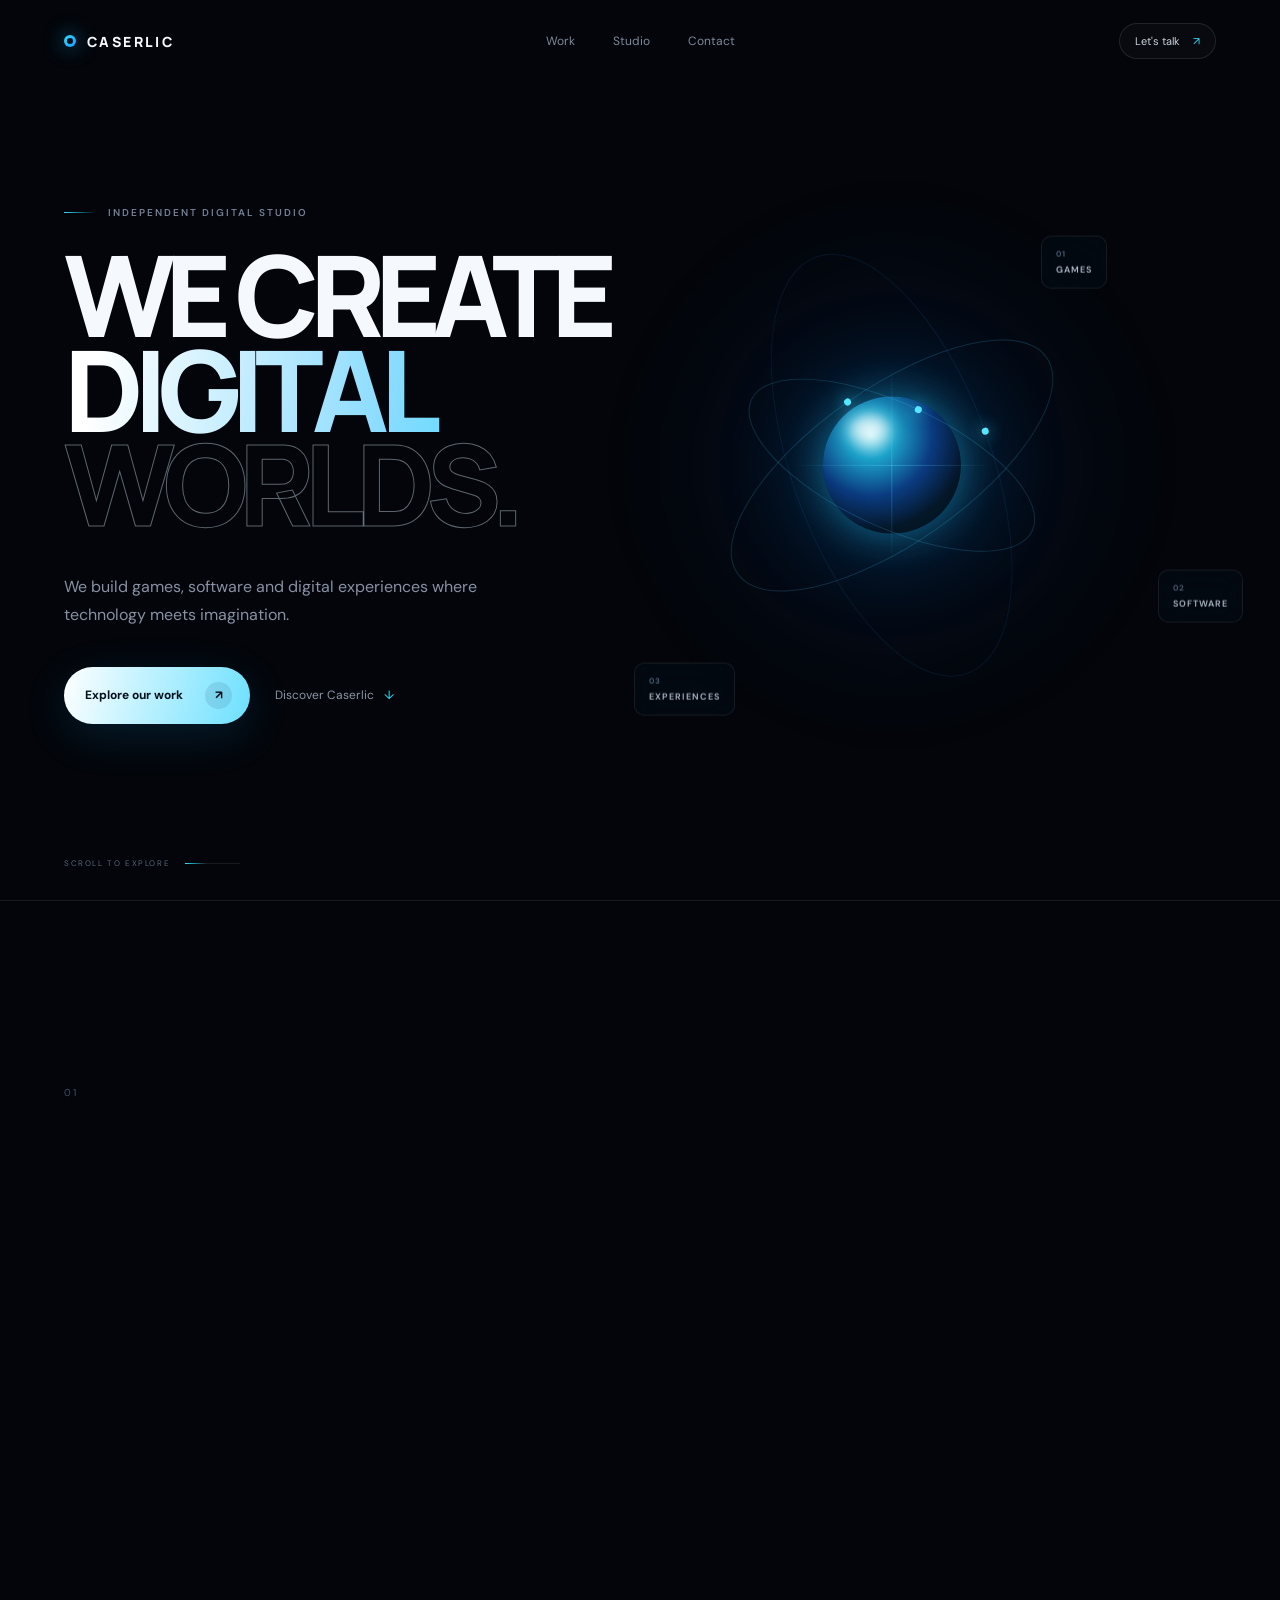
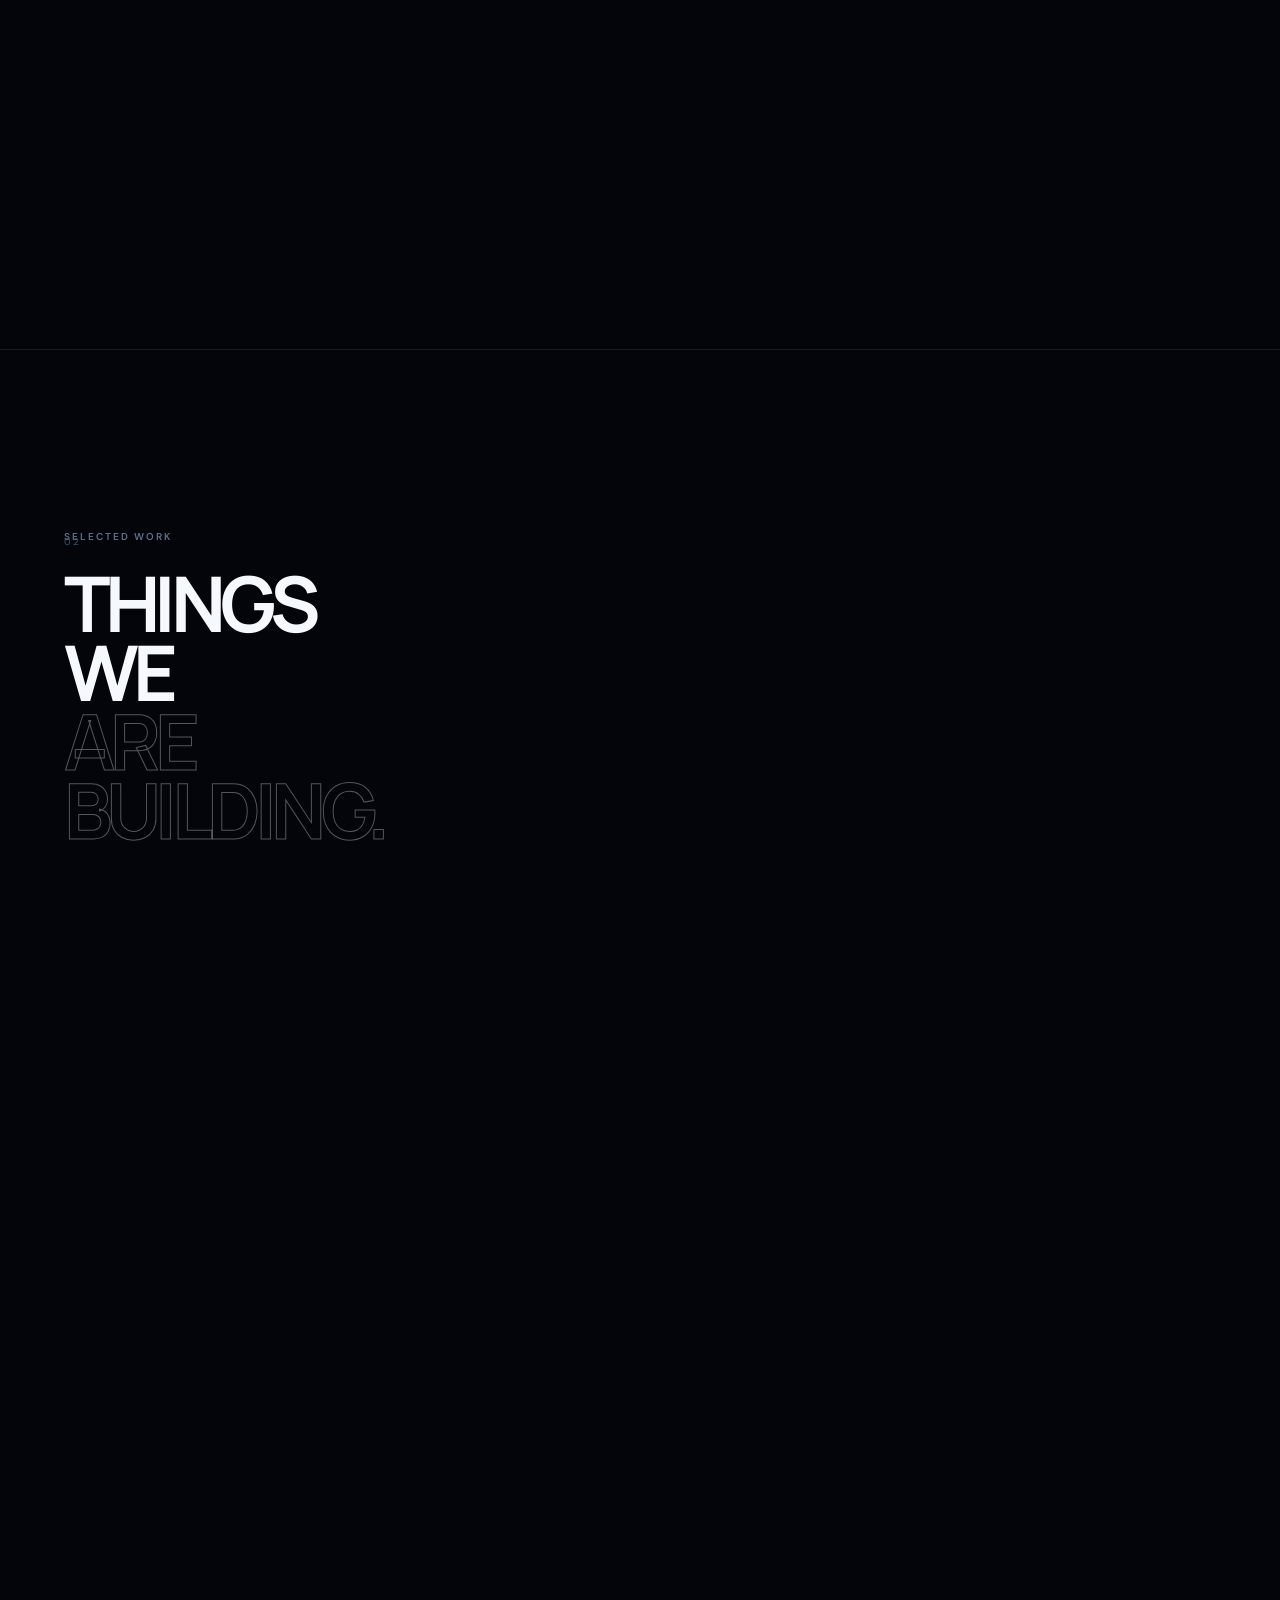
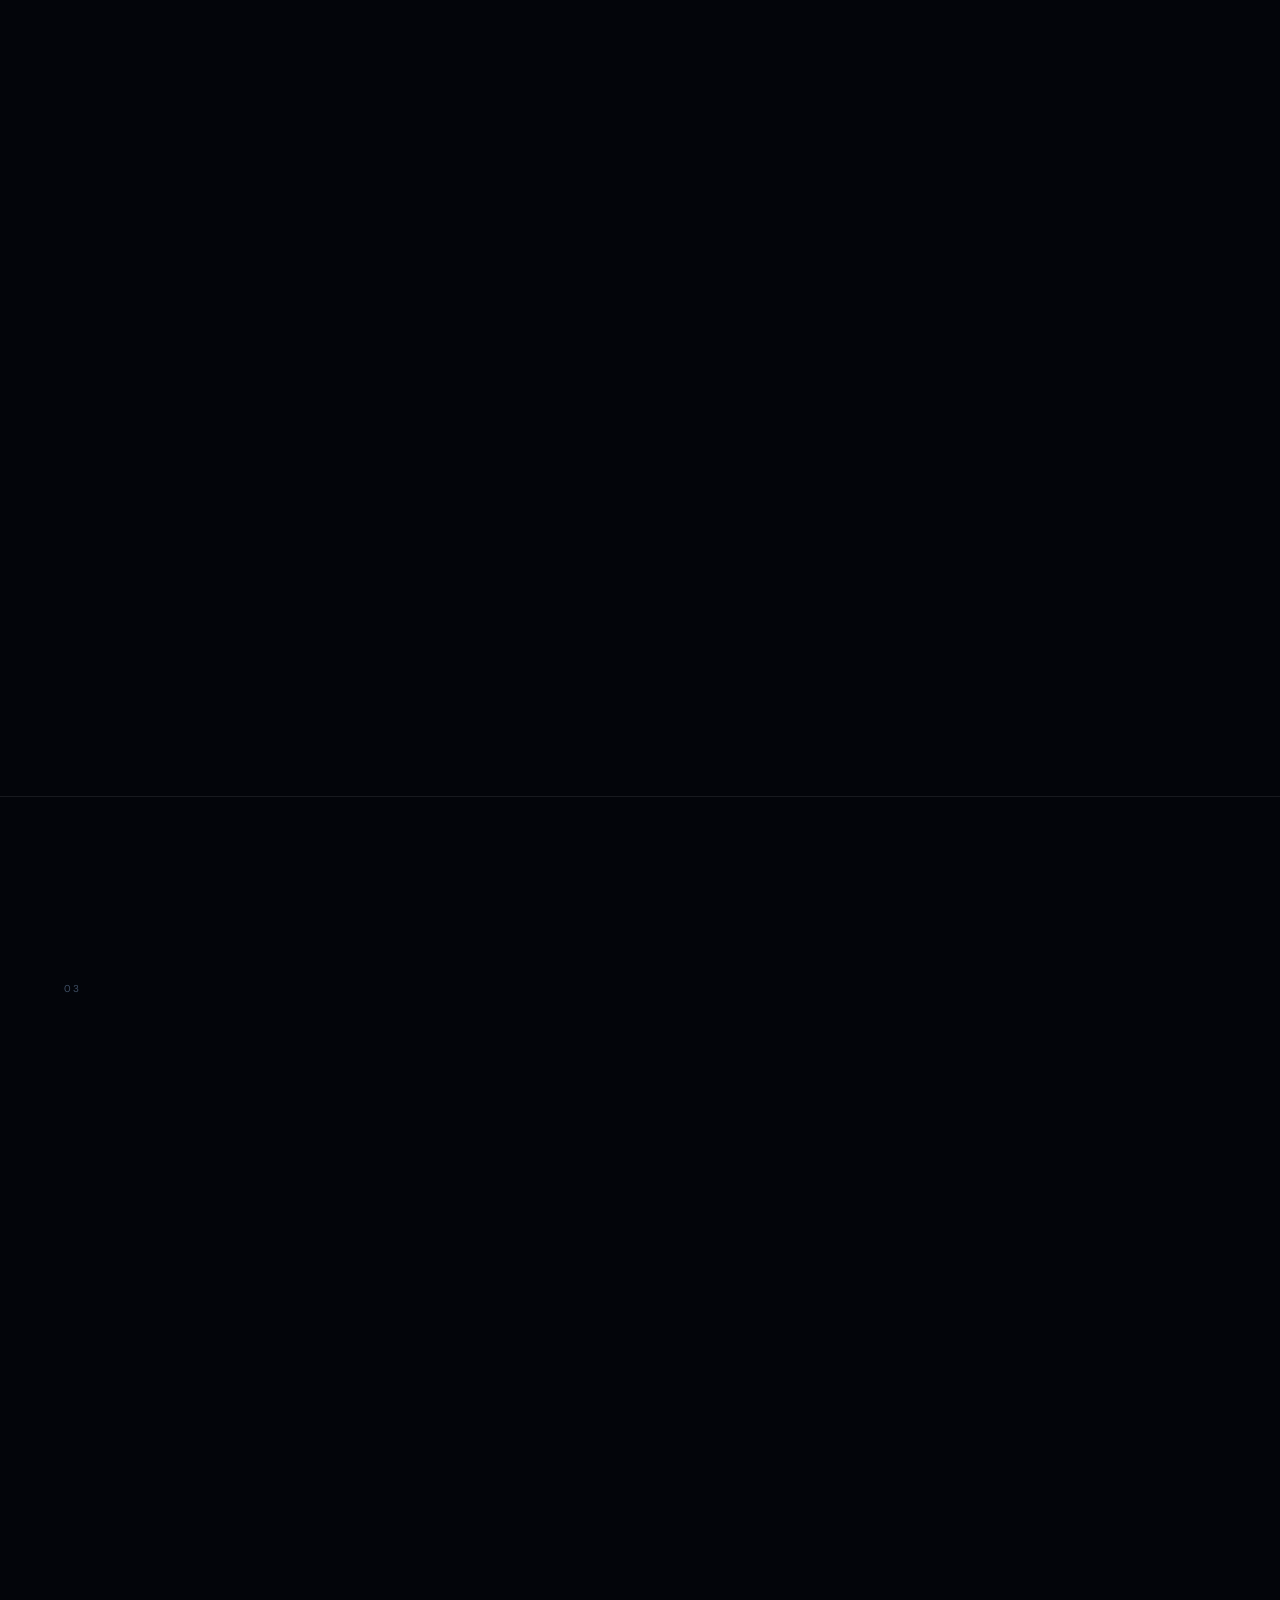
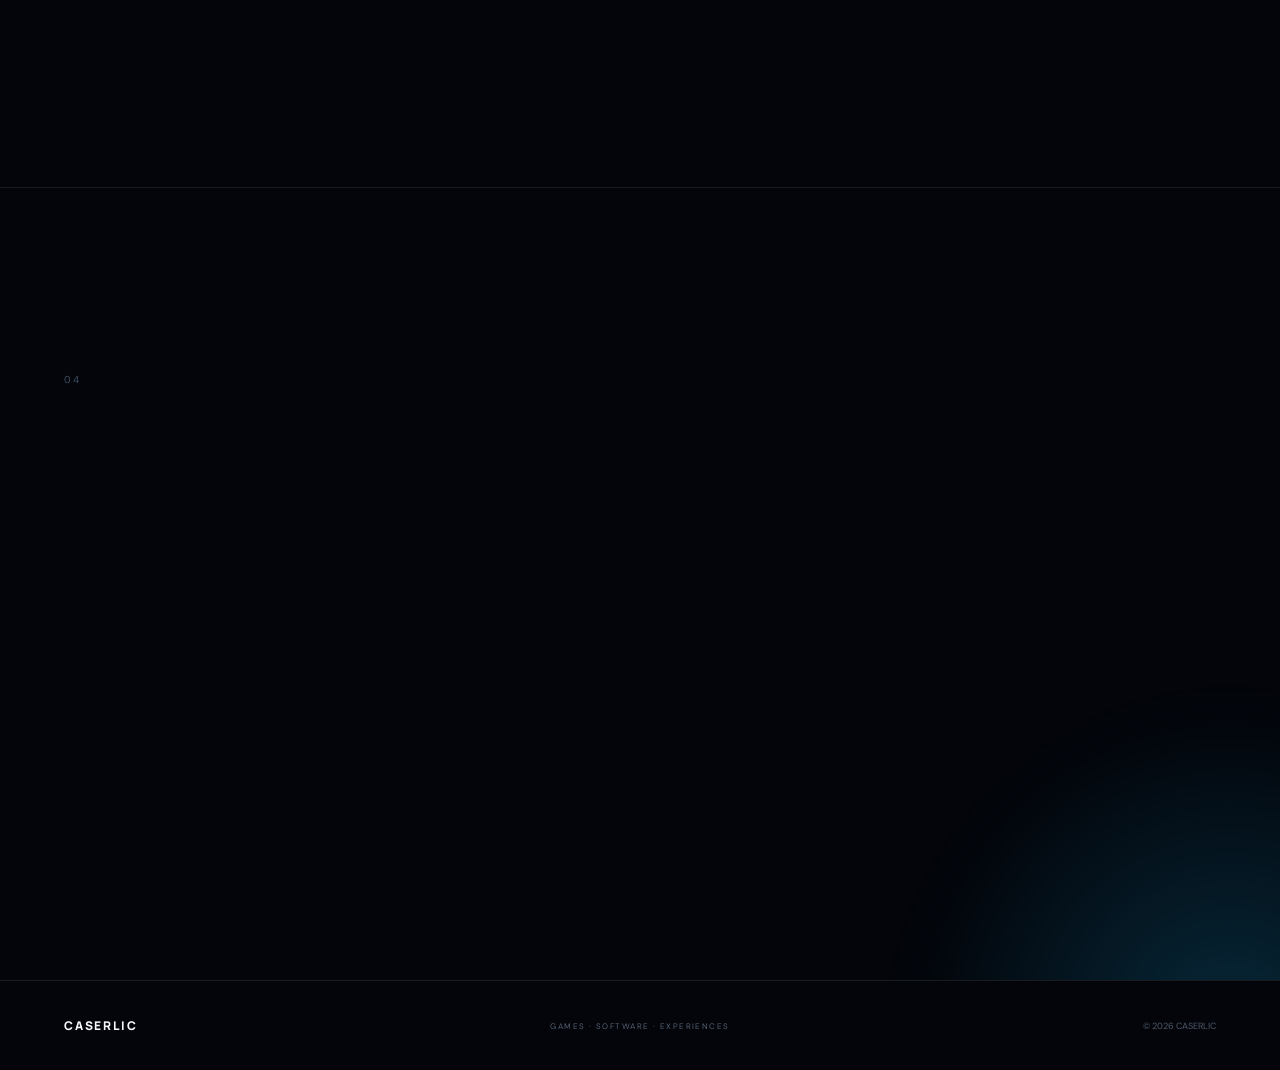
==== commit ff5fcff9: "Güncelleme" ====
--- a/index.html
+++ b/index.html
@@ -2,45 +2,88 @@
 <html lang="en">
 <head>
     <meta charset="UTF-8">
-    <meta name="viewport" content="width=device-width, initial-scale=1.0">
-
-    <title>Caserlic — We Create Digital Worlds</title>
-    <meta name="description" content="Caserlic is an independent studio creating games, software and digital experiences.">
+    <meta name="viewport" content="width=device-width, initial-scale=1, viewport-fit=cover">
+
+    <title>Caserlic — Digital Worlds</title>
+
+    <meta
+        name="description"
+        content="Caserlic is an independent studio creating games, software and digital experiences."
+    >
 
     <link rel="preconnect" href="https://fonts.googleapis.com">
     <link rel="preconnect" href="https://fonts.gstatic.com" crossorigin>
-    <link href="https://fonts.googleapis.com/css2?family=DM+Sans:wght@400;500;600;700&family=Manrope:wght@400;500;600;700;800&display=swap" rel="stylesheet">
+
+    <link
+        href="https://fonts.googleapis.com/css2?family=DM+Sans:wght@400;500;600;700&family=Manrope:wght@400;500;600;700;800&display=swap"
+        rel="stylesheet"
+    >
 
     <link rel="stylesheet" href="style.css">
 </head>
 
 <body>
 
-    <!-- Background -->
-    <div class="background">
-        <div class="orb orb-one"></div>
-        <div class="orb orb-two"></div>
-        <div class="orb orb-three"></div>
-        <div class="grid"></div>
+    <!-- =====================================================
+         BACKGROUND
+    ====================================================== -->
+
+    <div class="site-background" aria-hidden="true">
+
+        <div class="aurora aurora-a"></div>
+        <div class="aurora aurora-b"></div>
+        <div class="aurora aurora-c"></div>
+
+        <div class="light-cursor"></div>
+
+        <div class="background-grid"></div>
+
+        <canvas id="particleCanvas"></canvas>
+
         <div class="noise"></div>
+
     </div>
 
 
-    <!-- Navigation -->
+    <!-- =====================================================
+         NAVIGATION
+    ====================================================== -->
+
     <header class="navbar">
 
-        <a href="#" class="logo">
-            <span class="logo-mark"></span>
-            <span>CASERLIC</span>
+        <a href="#" class="brand">
+
+            <span class="brand-symbol">
+                <span></span>
+            </span>
+
+            <span class="brand-name">
+                CASERLIC
+            </span>
+
         </a>
 
-        <nav class="nav-links">
+
+        <nav class="desktop-nav">
+
             <a href="#work">Work</a>
-            <a href="#about">About</a>
+            <a href="#studio">Studio</a>
             <a href="#contact">Contact</a>
+
         </nav>
 
-        <button class="menu-button" aria-label="Open menu">
+
+        <a href="#contact" class="nav-cta">
+            Let's talk
+            <span>↗</span>
+        </a>
+
+
+        <button
+            class="mobile-menu-button"
+            aria-label="Open navigation"
+            type="button"
+        >
             <span></span>
             <span></span>
         </button>
@@ -48,266 +91,490 @@
     </header>
 
 
+    <!-- =====================================================
+         MAIN
+    ====================================================== -->
+
     <main>
 
-        <!-- HERO -->
+        <!-- =================================================
+             HERO
+        ================================================== -->
+
         <section class="hero">
 
-            <div class="hero-content">
-
-                <div class="eyebrow reveal">
-                    <span class="status-dot"></span>
-                    INDEPENDENT DIGITAL STUDIO
+            <div class="hero-inner">
+
+
+                <!-- LEFT -->
+                <div class="hero-copy">
+
+                    <div class="eyebrow hero-reveal">
+
+                        <span class="eyebrow-line"></span>
+
+                        <span>
+                            INDEPENDENT DIGITAL STUDIO
+                        </span>
+
+                    </div>
+
+
+                    <h1 class="hero-title">
+
+                        <span class="title-line hero-reveal">
+                            WE CREATE
+                        </span>
+
+                        <span class="title-line gradient-text hero-reveal">
+                            DIGITAL
+                        </span>
+
+                        <span class="title-line outline-text hero-reveal">
+                            WORLDS.
+                        </span>
+
+                    </h1>
+
+
+                    <p class="hero-description hero-reveal">
+
+                        We build games, software and digital
+                        experiences where technology meets
+                        imagination.
+
+                    </p>
+
+
+                    <div class="hero-buttons hero-reveal">
+
+                        <a href="#work" class="primary-button">
+
+                            <span>
+                                Explore our work
+                            </span>
+
+                            <span class="button-arrow">
+                                ↗
+                            </span>
+
+                        </a>
+
+
+                        <a href="#studio" class="text-button">
+
+                            Discover Caserlic
+
+                            <span>
+                                ↓
+                            </span>
+
+                        </a>
+
+                    </div>
+
                 </div>
 
-                <h1 class="hero-title reveal">
-                    WE CREATE
-                    <span>DIGITAL WORLDS.</span>
-                </h1>
-
-                <p class="hero-description reveal">
-                    Games, software and digital experiences
-                    built with curiosity, technology and obsession.
+
+                <!-- RIGHT / CORE -->
+                <div class="hero-art" aria-hidden="true">
+
+                    <div class="art-glow"></div>
+
+                    <div class="core">
+
+                        <div class="core-sphere">
+
+                            <div class="sphere-highlight"></div>
+
+                        </div>
+
+
+                        <div class="orbit orbit-1">
+
+                            <span class="orbit-dot"></span>
+
+                        </div>
+
+
+                        <div class="orbit orbit-2">
+
+                            <span class="orbit-dot"></span>
+
+                        </div>
+
+
+                        <div class="orbit orbit-3">
+
+                            <span class="orbit-dot"></span>
+
+                        </div>
+
+
+                        <div class="core-cross">
+
+                            <span></span>
+                            <span></span>
+
+                        </div>
+
+                    </div>
+
+
+                    <div class="floating-label label-one">
+
+                        <span>01</span>
+                        GAMES
+
+                    </div>
+
+
+                    <div class="floating-label label-two">
+
+                        <span>02</span>
+                        SOFTWARE
+
+                    </div>
+
+
+                    <div class="floating-label label-three">
+
+                        <span>03</span>
+                        EXPERIENCES
+
+                    </div>
+
+                </div>
+
+            </div>
+
+
+            <!-- bottom -->
+            <div class="hero-bottom">
+
+                <span>
+                    SCROLL TO EXPLORE
+                </span>
+
+                <div class="scroll-line">
+                    <span></span>
+                </div>
+
+            </div>
+
+        </section>
+
+
+        <!-- =================================================
+             INTRO
+        ================================================== -->
+
+        <section class="statement section" id="studio">
+
+            <div class="section-index">
+                01
+            </div>
+
+
+            <div class="statement-content reveal">
+
+                <p class="section-kicker">
+                    THE STUDIO
                 </p>
 
-                <div class="hero-actions reveal">
-
-                    <a href="#work" class="button button-primary">
-                        Explore our work
-                        <span>↗</span>
-                    </a>
-
-                    <a href="#about" class="button button-secondary">
-                        Discover Caserlic
-                    </a>
-
-                </div>
-
-            </div>
-
-
-            <div class="hero-visual">
-
-                <div class="visual-ring ring-one"></div>
-                <div class="visual-ring ring-two"></div>
-
-                <div class="visual-core">
-                    <div class="core-glow"></div>
-
-                    <div class="core-lines">
-                        <span></span>
-                        <span></span>
-                        <span></span>
-                    </div>
-                </div>
-
-                <div class="floating-card card-one">
-                    <small>01</small>
-                    <strong>GAMES</strong>
-                </div>
-
-                <div class="floating-card card-two">
-                    <small>02</small>
-                    <strong>SOFTWARE</strong>
-                </div>
-
-                <div class="floating-card card-three">
-                    <small>03</small>
-                    <strong>EXPERIENCES</strong>
-                </div>
-
-            </div>
-
-
-            <div class="scroll-indicator">
-                <span></span>
-                SCROLL TO EXPLORE
-            </div>
-
-        </section>
-
-
-        <!-- INTRO -->
-        <section class="intro section" id="about">
-
-            <div class="section-label">
-                <span>01</span>
-                WHO WE ARE
-            </div>
-
-            <div class="intro-content">
 
                 <h2>
                     SMALL TEAM.
-                    <span>BIG IDEAS.</span>
+                    <span>LIMITLESS CURIOSITY.</span>
                 </h2>
 
-                <p>
-                    Caserlic is an independent studio focused on building
-                    original games, software and digital products.
-                    We combine technology, design and storytelling to
-                    create things people remember.
+
+                <div class="statement-bottom">
+
+                    <p>
+                        Caserlic is an independent studio focused on
+                        creating original games, software and digital
+                        products.
+                    </p>
+
+                    <p>
+                        We care about ideas, execution and the tiny
+                        details that make a digital experience feel
+                        alive.
+                    </p>
+
+                </div>
+
+            </div>
+
+        </section>
+
+
+        <!-- =================================================
+             WORK
+        ================================================== -->
+
+        <section class="work section" id="work">
+
+            <div class="section-top">
+
+                <div class="section-index">
+                    02
+                </div>
+
+                <div>
+
+                    <p class="section-kicker">
+                        SELECTED WORK
+                    </p>
+
+                    <h2 class="section-heading">
+                        THINGS WE
+                        <span>ARE BUILDING.</span>
+                    </h2>
+
+                </div>
+
+            </div>
+
+
+            <div class="project-list">
+
+
+                <!-- PROJECT 01 -->
+
+                <article class="project-card reveal">
+
+                    <div class="project-card-number">
+                        01
+                    </div>
+
+
+                    <div class="project-card-content">
+
+                        <p class="project-type">
+                            GAME DEVELOPMENT
+                        </p>
+
+                        <h3>
+                            Worlds built
+                            <span>to be explored.</span>
+                        </h3>
+
+                        <p class="project-description">
+                            Original interactive experiences
+                            focused on atmosphere, gameplay
+                            and storytelling.
+                        </p>
+
+                        <a href="#" class="project-link">
+
+                            VIEW PROJECT
+
+                            <span>
+                                ↗
+                            </span>
+
+                        </a>
+
+                    </div>
+
+
+                    <div class="project-art game-art">
+
+                        <div class="game-sun"></div>
+
+                        <div class="game-ring game-ring-a"></div>
+                        <div class="game-ring game-ring-b"></div>
+
+                        <div class="game-particle particle-a"></div>
+                        <div class="game-particle particle-b"></div>
+                        <div class="game-particle particle-c"></div>
+
+                    </div>
+
+                </article>
+
+
+                <!-- PROJECT 02 -->
+
+                <article class="project-card reveal">
+
+                    <div class="project-card-number">
+                        02
+                    </div>
+
+
+                    <div class="project-card-content">
+
+                        <p class="project-type">
+                            SOFTWARE
+                        </p>
+
+                        <h3>
+                            Useful things.
+                            <span>Beautifully made.</span>
+                        </h3>
+
+                        <p class="project-description">
+                            Digital products designed to solve
+                            real problems without unnecessary
+                            complexity.
+                        </p>
+
+                        <a href="#" class="project-link">
+
+                            COMING SOON
+
+                            <span>
+                                →
+                            </span>
+
+                        </a>
+
+                    </div>
+
+
+                    <div class="project-art software-art">
+
+                        <div class="interface-window">
+
+                            <div class="window-top">
+
+                                <i></i>
+                                <i></i>
+                                <i></i>
+
+                            </div>
+
+                            <div class="interface-content">
+
+                                <div class="interface-sidebar"></div>
+
+                                <div class="interface-main">
+
+                                    <div></div>
+                                    <div></div>
+                                    <div></div>
+                                    <div></div>
+
+                                </div>
+
+                            </div>
+
+                        </div>
+
+                    </div>
+
+                </article>
+
+            </div>
+
+        </section>
+
+
+        <!-- =================================================
+             PHILOSOPHY
+        ================================================== -->
+
+        <section class="philosophy section">
+
+            <div class="section-index">
+                03
+            </div>
+
+
+            <div class="philosophy-content reveal">
+
+                <p class="section-kicker">
+                    OUR PHILOSOPHY
                 </p>
 
+
+                <h2>
+                    DON'T JUST
+                    <span>MAKE SOMETHING.</span>
+                </h2>
+
+
+                <p class="philosophy-copy">
+
+                    Make something people remember.
+
+                </p>
+
             </div>
 
         </section>
 
 
-        <!-- WORK -->
-        <section class="work section" id="work">
-
-            <div class="section-header">
-
-                <div class="section-label">
-                    <span>02</span>
-                    SELECTED WORK
-                </div>
-
-                <p>
-                    Ideas become products when we decide
-                    to build them.
+        <!-- =================================================
+             CONTACT
+        ================================================== -->
+
+        <section class="contact section" id="contact">
+
+            <div class="contact-light"></div>
+
+
+            <div class="section-index">
+                04
+            </div>
+
+
+            <div class="contact-content reveal">
+
+                <p class="section-kicker">
+                    START SOMETHING
                 </p>
 
-            </div>
-
-
-            <div class="projects">
-
-                <article class="project project-main">
-
-                    <div class="project-number">01</div>
-
-                    <div class="project-info">
-                        <span>GAME DEVELOPMENT</span>
-
-                        <h3>
-                            Worlds waiting
-                            to be explored.
-                        </h3>
-
-                        <p>
-                            Original interactive experiences
-                            built around atmosphere, story
-                            and meaningful gameplay.
-                        </p>
-
-                        <a href="#" class="project-link">
-                            Explore project
-                            <span>↗</span>
-                        </a>
-                    </div>
-
-                    <div class="project-visual project-visual-one">
-                        <div class="project-glow"></div>
-                        <div class="project-orbit"></div>
-                    </div>
-
-                </article>
-
-
-                <article class="project">
-
-                    <div class="project-number">02</div>
-
-                    <div class="project-info">
-                        <span>SOFTWARE</span>
-
-                        <h3>
-                            Useful things,
-                            beautifully made.
-                        </h3>
-
-                        <p>
-                            Digital products designed to solve
-                            real problems without unnecessary complexity.
-                        </p>
-
-                        <a href="#" class="project-link">
-                            Coming soon
-                            <span>→</span>
-                        </a>
-                    </div>
-
-                    <div class="project-visual project-visual-two">
-                        <div class="floating-ui">
-                            <div></div>
-                            <div></div>
-                            <div></div>
-                        </div>
-                    </div>
-
-                </article>
+
+                <h2>
+                    HAVE AN
+                    <span>IDEA?</span>
+                </h2>
+
+
+                <a
+                    href="mailto:hello@caserlic.com"
+                    class="contact-button"
+                >
+
+                    <span>
+                        Let's talk
+                    </span>
+
+                    <strong>
+                        ↗
+                    </strong>
+
+                </a>
 
             </div>
 
         </section>
 
-
-        <!-- PHILOSOPHY -->
-        <section class="philosophy section">
-
-            <div class="section-label">
-                <span>03</span>
-                OUR APPROACH
-            </div>
-
-            <div class="philosophy-content">
-
-                <h2>
-                    WE DON'T WANT TO
-                    <span>MAKE MORE NOISE.</span>
-                </h2>
-
-                <p>
-                    We want to make things worth paying attention to.
-                    Every project starts with a simple question:
-                    can we make this better?
-                </p>
-
-            </div>
-
-        </section>
-
-
-        <!-- CONTACT -->
-        <section class="contact section" id="contact">
-
-            <div class="contact-glow"></div>
-
-            <div class="section-label">
-                <span>04</span>
-                LET'S BUILD
-            </div>
-
-            <div class="contact-content">
-
-                <h2>
-                    HAVE AN IDEA?
-                    <span>LET'S TALK.</span>
-                </h2>
-
-                <a href="mailto:hello@caserlic.com" class="contact-button">
-                    Get in touch
-                    <span>↗</span>
-                </a>
-
-            </div>
-
-        </section>
-
     </main>
 
 
-    <!-- FOOTER -->
+    <!-- =====================================================
+         FOOTER
+    ====================================================== -->
+
     <footer>
 
-        <div class="footer-logo">
+        <div class="footer-brand">
             CASERLIC
         </div>
 
-        <div class="footer-right">
-            © 2026 Caserlic. All rights reserved.
+
+        <div class="footer-center">
+            GAMES · SOFTWARE · EXPERIENCES
+        </div>
+
+
+        <div class="footer-copy">
+            © 2026 CASERLIC
         </div>
 
     </footer>
--- a/style.css
+++ b/style.css
@@ -1,46 +1,63 @@
 /* =========================================================
-   CASERLIC
-   Global Styles
+   CASERLIC V2
 ========================================================= */
 
 :root {
-    --bg: #05070c;
-    --bg-soft: #080c14;
-
-    --text: #f4f7fb;
-    --text-muted: #8993a6;
-
-    --blue: #168cff;
-    --cyan: #20d9ff;
-
-    --border: rgba(255,255,255,0.09);
-
-    --glass: rgba(255,255,255,0.045);
-
-    --font-display: "Manrope", sans-serif;
-    --font-body: "DM Sans", sans-serif;
+
+    --background: #03050a;
+    --surface: #080c14;
+
+    --white: #f5f8fc;
+    --muted: #8791a3;
+    --dim: #566173;
+
+    --blue: #1598ff;
+    --cyan: #31ddff;
+
+    --border: rgba(255,255,255,.085);
+
+    --display: "Manrope", sans-serif;
+    --body: "DM Sans", sans-serif;
+
 }
 
 
 * {
+    box-sizing: border-box;
     margin: 0;
     padding: 0;
-    box-sizing: border-box;
 }
 
 
 html {
     scroll-behavior: smooth;
+    background: var(--background);
 }
 
 
 body {
-    background: var(--bg);
-    color: var(--text);
-
-    font-family: var(--font-body);
-
-    overflow-x: hidden;
+
+    min-width: 320px;
+
+    background: var(--background);
+
+    color: var(--white);
+
+    font-family: var(--body);
+
+    overflow-x: clip;
+
+    -webkit-font-smoothing: antialiased;
+
+}
+
+
+@supports not (overflow: clip) {
+
+    body {
+        overflow-x: hidden;
+    }
+
 }
 
 
@@ -51,7 +68,7 @@
 
 
 button {
-    font-family: inherit;
+    font: inherit;
 }
 
 
@@ -59,110 +76,259 @@
    BACKGROUND
 ========================================================= */
 
-.background {
+.site-background {
+
     position: fixed;
+
     inset: 0;
 
+    width: 100%;
+    height: 100%;
+
     overflow: hidden;
 
     pointer-events: none;
 
-    z-index: -10;
-
-    background:
+    z-index: -5;
+
+    background:
+
         radial-gradient(
-            circle at 50% 10%,
-            rgba(20,100,180,0.08),
-            transparent 40%
+            circle at 50% 20%,
+            rgba(16,91,150,.09),
+            transparent 38%
         ),
-        var(--bg);
-}
-
-
-.orb {
+
+        var(--background);
+
+}
+
+
+.aurora {
+
     position: absolute;
 
     border-radius: 50%;
 
-    filter: blur(100px);
-
-    opacity: 0.45;
-
-    transition:
-        transform 1.5s cubic-bezier(.2,.8,.2,1);
-}
-
-
-.orb-one {
-    width: 550px;
-    height: 550px;
-
-    background: rgba(0,110,255,0.18);
-
-    top: -220px;
-    left: -150px;
-}
-
-
-.orb-two {
+    filter: blur(90px);
+
+    will-change: transform;
+
+}
+
+
+.aurora-a {
+
+    width: min(55vw, 720px);
+    height: min(55vw, 720px);
+
+    left: -18%;
+    top: -22%;
+
+    background:
+        radial-gradient(
+            circle,
+            rgba(0,136,255,.24),
+            transparent 68%
+        );
+
+    animation:
+        auroraA 16s ease-in-out infinite alternate;
+
+}
+
+
+.aurora-b {
+
+    width: min(60vw, 800px);
+    height: min(60vw, 800px);
+
+    right: -25%;
+    top: 18%;
+
+    background:
+        radial-gradient(
+            circle,
+            rgba(0,221,255,.14),
+            transparent 68%
+        );
+
+    animation:
+        auroraB 20s ease-in-out infinite alternate;
+
+}
+
+
+.aurora-c {
+
+    width: min(50vw, 650px);
+    height: min(50vw, 650px);
+
+    left: 30%;
+    bottom: -35%;
+
+    background:
+        radial-gradient(
+            circle,
+            rgba(38,77,255,.16),
+            transparent 68%
+        );
+
+    animation:
+        auroraC 18s ease-in-out infinite alternate;
+
+}
+
+
+@keyframes auroraA {
+
+    from {
+        transform:
+            translate3d(0,0,0)
+            scale(1);
+    }
+
+    to {
+        transform:
+            translate3d(90px,60px,0)
+            scale(1.15);
+    }
+
+}
+
+
+@keyframes auroraB {
+
+    from {
+        transform:
+            translate3d(0,0,0)
+            scale(1);
+    }
+
+    to {
+        transform:
+            translate3d(-110px,80px,0)
+            scale(1.1);
+    }
+
+}
+
+
+@keyframes auroraC {
+
+    from {
+        transform:
+            translate3d(0,0,0);
+    }
+
+    to {
+        transform:
+            translate3d(60px,-90px,0);
+    }
+
+}
+
+
+/* GRID */
+
+.background-grid {
+
+    position: absolute;
+
+    inset: -10%;
+
+    opacity: .18;
+
+    background-image:
+
+        linear-gradient(
+            rgba(105,177,220,.035) 1px,
+            transparent 1px
+        ),
+
+        linear-gradient(
+            90deg,
+            rgba(105,177,220,.035) 1px,
+            transparent 1px
+        );
+
+    background-size:
+        90px 90px;
+
+    transform:
+        perspective(700px)
+        rotateX(58deg)
+        scale(1.5)
+        translateY(28%);
+
+    transform-origin: center bottom;
+
+}
+
+
+/* CURSOR LIGHT */
+
+.light-cursor {
+
+    position: absolute;
+
     width: 500px;
     height: 500px;
 
-    background: rgba(0,210,255,0.12);
-
-    right: -200px;
-    top: 30%;
-
-}
-
-
-.orb-three {
-    width: 400px;
-    height: 400px;
-
-    background: rgba(40,80,255,0.12);
-
-    bottom: -150px;
-    left: 35%;
-}
-
-
-.grid {
+    left: 50%;
+    top: 40%;
+
+    transform:
+        translate(-50%,-50%);
+
+    border-radius: 50%;
+
+    background:
+        radial-gradient(
+            circle,
+            rgba(42,191,255,.10),
+            rgba(42,191,255,.035) 25%,
+            transparent 68%
+        );
+
+    filter: blur(10px);
+
+    transition:
+        left .8s cubic-bezier(.2,.8,.2,1),
+        top .8s cubic-bezier(.2,.8,.2,1);
+
+}
+
+
+/* NOISE */
+
+.noise {
+
     position: absolute;
+
     inset: 0;
 
-    opacity: 0.12;
+    opacity: .025;
 
     background-image:
-        linear-gradient(
-            rgba(255,255,255,0.04) 1px,
-            transparent 1px
-        ),
-        linear-gradient(
-            90deg,
-            rgba(255,255,255,0.04) 1px,
-            transparent 1px
-        );
-
-    background-size: 80px 80px;
-
-    mask-image:
-        radial-gradient(
-            ellipse at center,
-            black 20%,
-            transparent 75%
-        );
-}
-
-
-.noise {
+        url("data:image/svg+xml,%3Csvg xmlns='http://www.w3.org/2000/svg' width='160' height='160' viewBox='0 0 160 160'%3E%3Cfilter id='n'%3E%3CfeTurbulence type='fractalNoise' baseFrequency='.75' numOctaves='4' stitchTiles='stitch'/%3E%3C/filter%3E%3Crect width='100%25' height='100%25' filter='url(%23n)'/%3E%3C/svg%3E");
+
+}
+
+
+/* PARTICLES */
+
+#particleCanvas {
+
     position: absolute;
+
     inset: 0;
 
-    opacity: 0.035;
-
-    background-image:
-        url("data:image/svg+xml,%3Csvg viewBox='0 0 180 180' xmlns='http://www.w3.org/2000/svg'%3E%3Cfilter id='n'%3E%3CfeTurbulence type='fractalNoise' baseFrequency='.8' numOctaves='4' stitchTiles='stitch'/%3E%3C/filter%3E%3Crect width='100%25' height='100%25' filter='url(%23n)' opacity='.5'/%3E%3C/svg%3E");
+    width: 100%;
+    height: 100%;
+
+    opacity: .6;
+
 }
 
 
@@ -171,87 +337,251 @@
 ========================================================= */
 
 .navbar {
+
     position: fixed;
 
+    left: 0;
     top: 0;
-    left: 0;
 
     width: 100%;
 
-    padding: 28px 5vw;
+    height: 82px;
+
+    padding:
+        0 clamp(20px,5vw,80px);
 
     display: flex;
+
     align-items: center;
     justify-content: space-between;
 
     z-index: 100;
 
-    backdrop-filter: blur(16px);
-}
-
-
-.logo {
+    transition:
+        background .4s ease,
+        border .4s ease,
+        backdrop-filter .4s ease;
+
+}
+
+
+.navbar.scrolled {
+
+    background:
+        rgba(3,5,10,.55);
+
+    border-bottom:
+        1px solid rgba(255,255,255,.06);
+
+    backdrop-filter:
+        blur(20px);
+
+    -webkit-backdrop-filter:
+        blur(20px);
+
+}
+
+
+.brand {
+
     display: flex;
+
     align-items: center;
+
     gap: 11px;
 
-    font-family: var(--font-display);
-
-    font-size: 15px;
+    font-family: var(--display);
+
+    font-size: 14px;
+
     font-weight: 800;
 
-    letter-spacing: 0.16em;
-}
-
-
-.logo-mark {
-    width: 11px;
-    height: 11px;
+    letter-spacing: .17em;
+
+}
+
+
+.brand-symbol {
+
+    position: relative;
+
+    width: 12px;
+    height: 12px;
 
     border-radius: 50%;
 
-    background: linear-gradient(
-        135deg,
-        var(--cyan),
-        var(--blue)
-    );
+    background:
+        linear-gradient(
+            135deg,
+            var(--cyan),
+            var(--blue)
+        );
 
     box-shadow:
-        0 0 15px rgba(20,170,255,0.7);
-}
-
-
-.nav-links {
+        0 0 20px rgba(28,188,255,.65);
+
+}
+
+
+.brand-symbol span {
+
+    position: absolute;
+
+    inset: 3px;
+
+    border-radius: 50%;
+
+    background: #07101a;
+
+}
+
+
+.desktop-nav {
+
+    position: absolute;
+
+    left: 50%;
+
+    transform:
+        translateX(-50%);
+
     display: flex;
 
     gap: 38px;
-}
-
-
-.nav-links a {
-    color: #9ca6b7;
-
-    font-size: 13px;
+
+}
+
+
+.desktop-nav a {
+
+    position: relative;
+
+    color: #7f899a;
+
+    font-size: 12px;
 
     transition:
-        color 0.3s ease;
-}
-
-
-.nav-links a:hover {
+        color .3s ease;
+
+}
+
+
+.desktop-nav a::after {
+
+    content: "";
+
+    position: absolute;
+
+    left: 0;
+    bottom: -7px;
+
+    width: 0;
+    height: 1px;
+
+    background:
+        linear-gradient(
+            90deg,
+            var(--cyan),
+            transparent
+        );
+
+    transition:
+        width .3s ease;
+
+}
+
+
+.desktop-nav a:hover {
+
     color: white;
-}
-
-
-.menu-button {
+
+}
+
+
+.desktop-nav a:hover::after {
+
+    width: 100%;
+
+}
+
+
+.nav-cta {
+
+    display: flex;
+
+    align-items: center;
+
+    gap: 13px;
+
+    padding:
+        10px 15px;
+
+    border:
+        1px solid rgba(255,255,255,.1);
+
+    border-radius: 100px;
+
+    color: #cbd2dc;
+
+    background:
+        rgba(255,255,255,.025);
+
+    font-size: 11px;
+
+    transition:
+        border .3s ease,
+        background .3s ease;
+
+}
+
+
+.nav-cta:hover {
+
+    border-color:
+        rgba(40,200,255,.35);
+
+    background:
+        rgba(30,180,255,.07);
+
+}
+
+
+.nav-cta span {
+
+    color: var(--cyan);
+
+}
+
+
+.mobile-menu-button {
+
     display: none;
 
-    border: 0;
-
-    background: transparent;
-
-    width: 35px;
-    height: 35px;
+    width: 42px;
+    height: 42px;
+
+    border:
+        1px solid rgba(255,255,255,.08);
+
+    border-radius: 50%;
+
+    background:
+        rgba(255,255,255,.025);
+
+}
+
+
+.mobile-menu-button span {
+
+    display: block;
+
+    width: 15px;
+    height: 1px;
+
+    margin: 4px auto;
+
+    background: white;
+
 }
 
 
@@ -260,482 +590,922 @@
 ========================================================= */
 
 .hero {
+
+    position: relative;
+
+    min-height: 100svh;
+
     min-height: 100vh;
 
+    display: flex;
+
+    align-items: center;
+
+    padding:
+        120px clamp(20px,5vw,80px) 90px;
+
+    isolation: isolate;
+
+}
+
+
+.hero-inner {
+
     position: relative;
 
+    width: 100%;
+
+    max-width: 1500px;
+
+    margin: auto;
+
+    min-height: 70vh;
+
     display: flex;
+
     align-items: center;
 
-    padding:
-        140px 5vw
-        80px;
-
-    overflow: hidden;
-}
-
-
-.hero-content {
+}
+
+
+.hero-copy {
+
     position: relative;
 
-    width: 58%;
+    width: 62%;
 
     z-index: 5;
+
 }
 
 
 .eyebrow {
+
     display: flex;
+
     align-items: center;
-    gap: 10px;
-
-    margin-bottom: 30px;
-
-    color: #8792a4;
-
-    font-size: 11px;
+
+    gap: 12px;
+
+    margin-bottom: 28px;
+
+    color: #738095;
+
+    font-size: 10px;
+
     font-weight: 600;
 
-    letter-spacing: 0.2em;
-}
-
-
-.status-dot {
-    width: 7px;
-    height: 7px;
-
-    border-radius: 50%;
-
-    background: #43e0ff;
-
-    box-shadow:
-        0 0 12px #43e0ff;
+    letter-spacing: .2em;
+
+}
+
+
+.eyebrow-line {
+
+    width: 32px;
+
+    height: 1px;
+
+    background:
+        linear-gradient(
+            90deg,
+            var(--cyan),
+            transparent
+        );
+
 }
 
 
 .hero-title {
-    max-width: 950px;
-
-    font-family: var(--font-display);
-
-    font-size: clamp(
-        4.5rem,
-        9vw,
-        9.5rem
-    );
-
-    line-height: 0.9;
-
-    letter-spacing: -0.075em;
+
+    font-family: var(--display);
+
+    font-size:
+        clamp(4rem, 8.8vw, 9.5rem);
+
+    line-height: .84;
+
+    letter-spacing: -.085em;
 
     font-weight: 800;
-}
-
-
-.hero-title span {
+
+}
+
+
+.title-line {
+
     display: block;
 
-    color: transparent;
+}
+
+
+.gradient-text {
 
     background:
         linear-gradient(
             100deg,
             #ffffff 5%,
-            #73cfff 48%,
-            #20d9ff 90%
+            #8cdcff 45%,
+            #20d8ff 80%,
+            #258cff
         );
+
+    color: transparent;
 
     -webkit-background-clip: text;
     background-clip: text;
+
+}
+
+
+.outline-text {
+
+    color: transparent;
+
+    -webkit-text-stroke:
+        1px rgba(218,235,250,.42);
+
 }
 
 
 .hero-description {
-    max-width: 480px;
+
+    max-width: 470px;
+
+    margin-top: 42px;
+
+    color: var(--muted);
+
+    font-size: 16px;
+
+    line-height: 1.75;
+
+}
+
+
+.hero-buttons {
+
+    display: flex;
+
+    align-items: center;
+
+    gap: 25px;
 
     margin-top: 38px;
 
-    color: var(--text-muted);
-
-    font-size: 17px;
-
-    line-height: 1.65;
-}
-
-
-.hero-actions {
+}
+
+
+.primary-button {
+
     display: flex;
 
-    gap: 14px;
-
-    margin-top: 40px;
-}
-
-
-.button {
-    display: inline-flex;
+    align-items: center;
+
+    gap: 22px;
+
+    padding:
+        15px 18px 15px 21px;
+
+    border-radius: 100px;
+
+    color: #041019;
+
+    background:
+        linear-gradient(
+            105deg,
+            #ffffff,
+            #6ce0ff
+        );
+
+    font-size: 12px;
+
+    font-weight: 700;
+
+    box-shadow:
+        0 12px 45px rgba(21,174,255,.14);
+
+    transition:
+        transform .35s ease,
+        box-shadow .35s ease;
+
+}
+
+
+.primary-button:hover {
+
+    transform:
+        translateY(-4px);
+
+    box-shadow:
+        0 18px 55px rgba(21,174,255,.25);
+
+}
+
+
+.button-arrow {
+
+    display: flex;
+
     align-items: center;
     justify-content: center;
 
-    gap: 20px;
-
-    padding: 15px 20px;
-
-    border-radius: 100px;
-
-    font-size: 13px;
-    font-weight: 600;
+    width: 27px;
+    height: 27px;
+
+    border-radius: 50%;
+
+    background:
+        rgba(0,40,65,.1);
+
+}
+
+
+.text-button {
+
+    display: flex;
+
+    align-items: center;
+
+    gap: 10px;
+
+    color: #8b95a5;
+
+    font-size: 12px;
 
     transition:
-        transform 0.35s ease,
-        background 0.35s ease,
-        border 0.35s ease;
-}
-
-
-.button:hover {
-    transform: translateY(-3px);
-}
-
-
-.button-primary {
-    color: #03101a;
-
-    background:
-        linear-gradient(
-            100deg,
-            #ffffff,
-            #63d9ff
-        );
-}
-
-
-.button-secondary {
-    border: 1px solid var(--border);
-
-    background: rgba(255,255,255,0.035);
-
-    color: #d8dee9;
-
-    backdrop-filter: blur(20px);
-}
-
-
-.button-secondary:hover {
-    border-color: rgba(80,190,255,0.35);
+        color .3s ease;
+
+}
+
+
+.text-button:hover {
+
+    color: white;
+
+}
+
+
+.text-button span {
+
+    color: var(--cyan);
+
 }
 
 
 /* =========================================================
-   HERO VISUAL
+   HERO ART
 ========================================================= */
 
-.hero-visual {
+.hero-art {
+
     position: absolute;
 
-    right: -4%;
+    right: -3%;
+
     top: 50%;
 
-    width: 52vw;
-    height: 52vw;
-
-    max-width: 780px;
-    max-height: 780px;
+    width: min(56vw, 760px);
+
+    aspect-ratio: 1;
 
     transform:
         translateY(-50%);
 
-    pointer-events: none;
-}
-
-
-.visual-ring {
+    z-index: 2;
+
+    transition:
+        transform .8s cubic-bezier(.2,.8,.2,1);
+
+}
+
+
+.art-glow {
+
     position: absolute;
 
-    top: 50%;
-    left: 50%;
-
-    border: 1px solid rgba(50,190,255,0.14);
-
-    border-radius: 50%;
-
-    transform:
-        translate(-50%, -50%)
-        rotate(-20deg);
-}
-
-
-.ring-one {
-    width: 75%;
-    height: 75%;
-}
-
-
-.ring-two {
-    width: 55%;
-    height: 55%;
-
-    border-color:
-        rgba(80,130,255,0.15);
-}
-
-
-.visual-core {
-    position: absolute;
-
-    top: 50%;
-    left: 50%;
-
-    width: 210px;
-    height: 210px;
-
-    transform:
-        translate(-50%, -50%);
+    inset: 12%;
 
     border-radius: 50%;
 
     background:
         radial-gradient(
             circle,
-            rgba(20,210,255,0.28),
-            rgba(20,100,255,0.07) 40%,
+            rgba(18,170,255,.19),
+            rgba(18,120,255,.05) 35%,
             transparent 70%
         );
 
+    filter: blur(30px);
+
+    animation:
+        pulseGlow 5s ease-in-out infinite alternate;
+
+}
+
+
+@keyframes pulseGlow {
+
+    from {
+        transform: scale(.9);
+        opacity: .6;
+    }
+
+    to {
+        transform: scale(1.08);
+        opacity: 1;
+    }
+
+}
+
+
+.core {
+
+    position: absolute;
+
+    left: 50%;
+    top: 50%;
+
+    width: 62%;
+
+    aspect-ratio: 1;
+
+    transform:
+        translate(-50%,-50%);
+
+}
+
+
+.core-sphere {
+
+    position: absolute;
+
+    left: 50%;
+    top: 50%;
+
+    width: 31%;
+
+    aspect-ratio: 1;
+
+    transform:
+        translate(-50%,-50%);
+
+    border-radius: 50%;
+
+    background:
+
+        radial-gradient(
+            circle at 35% 28%,
+            rgba(180,246,255,.95),
+            rgba(35,208,255,.75) 18%,
+            rgba(19,107,255,.4) 46%,
+            rgba(5,28,70,.2) 70%,
+            transparent 72%
+        );
+
     box-shadow:
-        0 0 100px rgba(20,160,255,0.25);
-}
-
-
-.core-glow {
+
+        0 0 40px rgba(32,204,255,.45),
+        0 0 110px rgba(20,121,255,.25);
+
+}
+
+
+.sphere-highlight {
+
     position: absolute;
 
-    inset: 30px;
+    left: 18%;
+    top: 14%;
+
+    width: 30%;
+    height: 20%;
 
     border-radius: 50%;
 
     background:
-        radial-gradient(
-            circle,
-            rgba(80,230,255,0.45),
-            transparent 70%
-        );
-
-    filter: blur(20px);
-}
-
-
-.core-lines {
+        rgba(255,255,255,.75);
+
+    filter: blur(8px);
+
+}
+
+
+.orbit {
+
     position: absolute;
 
-    inset: 0;
-
-    display: flex;
-
-    align-items: center;
-    justify-content: center;
-
-    gap: 6px;
-
-    transform: rotate(45deg);
-}
-
-
-.core-lines span {
-    width: 2px;
-    height: 80px;
+    left: 50%;
+    top: 50%;
+
+    border:
+        1px solid rgba(68,210,255,.18);
+
+    border-radius: 50%;
+
+    transform:
+        translate(-50%,-50%);
+
+}
+
+
+.orbit-1 {
+
+    width: 70%;
+    height: 28%;
+
+    transform:
+        translate(-50%,-50%)
+        rotate(25deg);
+
+    animation:
+        orbitOne 9s linear infinite;
+
+}
+
+
+.orbit-2 {
+
+    width: 85%;
+    height: 35%;
+
+    transform:
+        translate(-50%,-50%)
+        rotate(-35deg);
+
+    animation:
+        orbitTwo 13s linear infinite;
+
+}
+
+
+.orbit-3 {
+
+    width: 100%;
+    height: 45%;
+
+    transform:
+        translate(-50%,-50%)
+        rotate(70deg);
+
+    border-color:
+        rgba(44,155,255,.1);
+
+    animation:
+        orbitThree 17s linear infinite;
+
+}
+
+
+@keyframes orbitOne {
+
+    from {
+        transform:
+            translate(-50%,-50%)
+            rotate(25deg)
+            rotateX(0deg);
+    }
+
+    to {
+        transform:
+            translate(-50%,-50%)
+            rotate(385deg)
+            rotateX(20deg);
+    }
+
+}
+
+
+@keyframes orbitTwo {
+
+    from {
+        transform:
+            translate(-50%,-50%)
+            rotate(-35deg);
+    }
+
+    to {
+        transform:
+            translate(-50%,-50%)
+            rotate(-395deg);
+    }
+
+}
+
+
+@keyframes orbitThree {
+
+    from {
+        transform:
+            translate(-50%,-50%)
+            rotate(70deg);
+    }
+
+    to {
+        transform:
+            translate(-50%,-50%)
+            rotate(430deg);
+    }
+
+}
+
+
+.orbit-dot {
+
+    position: absolute;
+
+    left: 50%;
+    top: -4px;
+
+    width: 7px;
+    height: 7px;
+
+    transform:
+        translateX(-50%);
+
+    border-radius: 50%;
+
+    background: #55e7ff;
+
+    box-shadow:
+        0 0 15px #39dcff;
+
+}
+
+
+.core-cross {
+
+    position: absolute;
+
+    inset: 34%;
+
+    animation:
+        crossRotate 15s linear infinite;
+
+}
+
+
+.core-cross span {
+
+    position: absolute;
+
+    left: 50%;
+    top: 50%;
+
+    width: 140%;
+    height: 1px;
+
+    transform:
+        translate(-50%,-50%);
 
     background:
         linear-gradient(
+            90deg,
             transparent,
-            rgba(110,230,255,0.8),
+            rgba(83,216,255,.35),
             transparent
         );
-}
-
-
-.floating-card {
+
+}
+
+
+.core-cross span:nth-child(2) {
+
+    transform:
+        translate(-50%,-50%)
+        rotate(90deg);
+
+}
+
+
+@keyframes crossRotate {
+
+    from {
+        transform: rotate(0deg);
+    }
+
+    to {
+        transform: rotate(360deg);
+    }
+
+}
+
+
+/* FLOATING LABELS */
+
+.floating-label {
+
     position: absolute;
 
-    padding: 14px 18px;
-
     display: flex;
+
     flex-direction: column;
 
     gap: 5px;
 
-    border: 1px solid var(--border);
-
-    border-radius: 14px;
-
-    background:
-        rgba(10,18,30,0.5);
-
-    backdrop-filter: blur(20px);
-
-    box-shadow:
-        0 20px 60px rgba(0,0,0,0.25);
-}
-
-
-.floating-card small {
-    color: #647083;
+    padding:
+        12px 14px;
+
+    border:
+        1px solid rgba(255,255,255,.08);
+
+    border-radius: 10px;
+
+    background:
+        rgba(5,13,23,.55);
+
+    backdrop-filter:
+        blur(15px);
+
+    -webkit-backdrop-filter:
+        blur(15px);
+
+    color: #aeb8c7;
 
     font-size: 9px;
-}
-
-
-.floating-card strong {
-    font-size: 11px;
-
-    letter-spacing: 0.1em;
-}
-
-
-.card-one {
-    top: 17%;
+
+    font-weight: 600;
+
+    letter-spacing: .12em;
+
+}
+
+
+.floating-label span {
+
+    color: #4f647d;
+
+    font-size: 8px;
+
+}
+
+
+.label-one {
+
+    top: 18%;
     right: 20%;
-}
-
-
-.card-two {
-    bottom: 23%;
-    right: 5%;
-}
-
-
-.card-three {
-    bottom: 12%;
-    left: 18%;
-}
-
-
-/* =========================================================
-   SCROLL
-========================================================= */
-
-.scroll-indicator {
+
+    animation:
+        floatOne 5s ease-in-out infinite alternate;
+
+}
+
+
+.label-two {
+
+    right: 1%;
+    bottom: 28%;
+
+    animation:
+        floatTwo 6s ease-in-out infinite alternate;
+
+}
+
+
+.label-three {
+
+    left: 14%;
+    bottom: 15%;
+
+    animation:
+        floatThree 5.5s ease-in-out infinite alternate;
+
+}
+
+
+@keyframes floatOne {
+
+    from {
+        transform: translateY(0);
+    }
+
+    to {
+        transform: translateY(-13px);
+    }
+
+}
+
+
+@keyframes floatTwo {
+
+    from {
+        transform: translateY(0);
+    }
+
+    to {
+        transform: translateY(12px);
+    }
+
+}
+
+
+@keyframes floatThree {
+
+    from {
+        transform: translateY(0);
+    }
+
+    to {
+        transform: translateY(-10px);
+    }
+
+}
+
+
+/* HERO BOTTOM */
+
+.hero-bottom {
+
     position: absolute;
 
-    bottom: 35px;
-    left: 5vw;
+    left: clamp(20px,5vw,80px);
+    bottom: 32px;
 
     display: flex;
+
     align-items: center;
 
-    gap: 12px;
-
-    color: #667184;
-
-    font-size: 9px;
-
-    letter-spacing: 0.18em;
-}
-
-
-.scroll-indicator span {
-    width: 35px;
+    gap: 15px;
+
+    color: #596477;
+
+    font-size: 8px;
+
+    letter-spacing: .2em;
+
+}
+
+
+.scroll-line {
+
+    width: 55px;
+
     height: 1px;
+
+    background:
+        rgba(255,255,255,.08);
+
+    overflow: hidden;
+
+}
+
+
+.scroll-line span {
+
+    display: block;
+
+    width: 40%;
+
+    height: 100%;
 
     background:
         linear-gradient(
             90deg,
-            #4ddcff,
+            var(--cyan),
             transparent
         );
+
+    animation:
+        scrollLine 2s ease-in-out infinite;
+
+}
+
+
+@keyframes scrollLine {
+
+    0% {
+        transform: translateX(-100%);
+    }
+
+    50% {
+        transform: translateX(150%);
+    }
+
+    100% {
+        transform: translateX(150%);
+    }
+
 }
 
 
 /* =========================================================
-   SECTIONS
+   GENERAL SECTIONS
 ========================================================= */
 
 .section {
+
     position: relative;
 
+    max-width: 1500px;
+
+    margin: auto;
+
     padding:
-        160px 5vw;
-}
-
-
-.section-label {
-    display: flex;
-    align-items: center;
-
-    gap: 15px;
-
-    color: #647084;
+        180px clamp(20px,5vw,80px);
+
+}
+
+
+.section-index {
+
+    position: absolute;
+
+    left: clamp(20px,5vw,80px);
+
+    top: 185px;
+
+    color: #405066;
 
     font-size: 10px;
 
+    letter-spacing: .15em;
+
+}
+
+
+.section-kicker {
+
+    color: #5d7188;
+
+    font-size: 10px;
+
     font-weight: 600;
 
-    letter-spacing: 0.2em;
-}
-
-
-.section-label span {
-    color: #28cfff;
-}
-
-
-/* =========================================================
-   INTRO
-========================================================= */
-
-.intro {
+    letter-spacing: .2em;
+
+}
+
+
+.statement {
+
     display: grid;
 
-    grid-template-columns: 25% 75%;
-
-    border-top: 1px solid var(--border);
-}
-
-
-.intro-content {
-    max-width: 1000px;
-}
-
-
-.intro-content h2,
-.philosophy-content h2,
-.contact-content h2 {
-    font-family: var(--font-display);
-
-    font-size: clamp(
-        3rem,
-        6vw,
-        7rem
-    );
-
-    line-height: 0.95;
-
-    letter-spacing: -0.065em;
-}
-
-
-.intro-content h2 span,
-.philosophy-content h2 span,
-.contact-content h2 span {
+    grid-template-columns: 18% 82%;
+
+    border-top:
+        1px solid var(--border);
+
+}
+
+
+.statement-content {
+
+    max-width: 1050px;
+
+}
+
+
+.statement-content h2 {
+
+    margin-top: 30px;
+
+    font-family: var(--display);
+
+    font-size:
+        clamp(3rem,6vw,7rem);
+
+    line-height: .92;
+
+    letter-spacing: -.075em;
+
+}
+
+
+.statement-content h2 span {
+
     display: block;
 
     color: transparent;
 
     -webkit-text-stroke:
-        1px rgba(255,255,255,0.4);
-}
-
-
-.intro-content p {
-    max-width: 600px;
-
-    margin-top: 55px;
-
-    color: var(--text-muted);
-
-    font-size: 18px;
+        1px rgba(230,240,250,.38);
+
+}
+
+
+.statement-bottom {
+
+    display: grid;
+
+    grid-template-columns: 1fr 1fr;
+
+    gap: 60px;
+
+    max-width: 780px;
+
+    margin-top: 65px;
+
+}
+
+
+.statement-bottom p {
+
+    color: var(--muted);
+
+    font-size: 15px;
 
     line-height: 1.8;
+
 }
 
 
@@ -744,294 +1514,609 @@
 ========================================================= */
 
 .work {
-    border-top: 1px solid var(--border);
-}
-
-
-.section-header {
+
+    border-top:
+        1px solid var(--border);
+
+}
+
+
+.section-top {
+
+    display: grid;
+
+    grid-template-columns: 18% 82%;
+
+}
+
+
+.section-heading {
+
+    margin-top: 25px;
+
+    font-family: var(--display);
+
+    font-size:
+        clamp(3rem,6vw,7rem);
+
+    line-height: .9;
+
+    letter-spacing: -.075em;
+
+}
+
+
+.section-heading span {
+
+    display: block;
+
+    color: transparent;
+
+    -webkit-text-stroke:
+        1px rgba(230,240,250,.35);
+
+}
+
+
+.project-list {
+
+    margin-top: 110px;
+
     display: flex;
-    justify-content: space-between;
-
-    margin-bottom: 80px;
-}
-
-
-.section-header p {
-    max-width: 280px;
-
-    color: var(--text-muted);
+
+    flex-direction: column;
+
+    gap: 22px;
+
+}
+
+
+.project-card {
+
+    position: relative;
+
+    min-height: 620px;
+
+    overflow: hidden;
+
+    display: flex;
+
+    border:
+        1px solid var(--border);
+
+    border-radius: 26px;
+
+    background:
+        linear-gradient(
+            125deg,
+            rgba(255,255,255,.035),
+            rgba(255,255,255,.008)
+        );
+
+}
+
+
+.project-card-number {
+
+    position: absolute;
+
+    top: 28px;
+    left: 30px;
+
+    color: #4d5c70;
+
+    font-size: 10px;
+
+}
+
+
+.project-card-content {
+
+    position: relative;
+
+    z-index: 5;
+
+    width: 50%;
+
+    padding:
+        110px 50px;
+
+}
+
+
+.project-type {
+
+    color: var(--cyan);
+
+    font-size: 9px;
+
+    font-weight: 600;
+
+    letter-spacing: .2em;
+
+}
+
+
+.project-card-content h3 {
+
+    max-width: 570px;
+
+    margin-top: 28px;
+
+    font-family: var(--display);
+
+    font-size:
+        clamp(2.8rem,4.7vw,5.5rem);
+
+    line-height: .9;
+
+    letter-spacing: -.075em;
+
+}
+
+
+.project-card-content h3 span {
+
+    display: block;
+
+    color: transparent;
+
+    -webkit-text-stroke:
+        1px rgba(220,235,250,.3);
+
+}
+
+
+.project-description {
+
+    max-width: 410px;
+
+    margin-top: 35px;
+
+    color: var(--muted);
 
     font-size: 14px;
 
-    line-height: 1.6;
-}
-
-
-.projects {
-    display: flex;
-    flex-direction: column;
-
-    gap: 20px;
-}
-
-
-.project {
-    position: relative;
-
-    min-height: 560px;
-
-    overflow: hidden;
-
-    display: flex;
-
-    border: 1px solid var(--border);
-
-    border-radius: 28px;
-
-    background:
-        linear-gradient(
-            120deg,
-            rgba(255,255,255,0.035),
-            rgba(255,255,255,0.012)
-        );
-}
-
-
-.project-number {
-    position: absolute;
-
-    top: 30px;
-    left: 30px;
-
-    color: #4f5a6d;
-
-    font-size: 11px;
-}
-
-
-.project-info {
-    width: 50%;
-
-    padding: 100px 50px;
-
-    position: relative;
-
-    z-index: 3;
-}
-
-
-.project-info > span {
-    color: #45d9ff;
-
-    font-size: 10px;
-
-    letter-spacing: 0.18em;
-}
-
-
-.project-info h3 {
-    max-width: 500px;
-
-    margin-top: 25px;
-
-    font-family: var(--font-display);
-
-    font-size: clamp(
-        2.5rem,
-        4vw,
-        5rem
-    );
-
-    line-height: 0.98;
-
-    letter-spacing: -0.06em;
-}
-
-
-.project-info p {
-    max-width: 430px;
-
-    margin-top: 30px;
-
-    color: var(--text-muted);
-
-    line-height: 1.7;
+    line-height: 1.75;
+
 }
 
 
 .project-link {
+
     display: inline-flex;
 
-    gap: 15px;
-
-    margin-top: 40px;
-
-    font-size: 13px;
-
-    border-bottom: 1px solid rgba(255,255,255,0.2);
-
-    padding-bottom: 7px;
-}
-
-
-.project-visual {
+    align-items: center;
+
+    gap: 18px;
+
+    margin-top: 42px;
+
+    padding-bottom: 8px;
+
+    border-bottom:
+        1px solid rgba(255,255,255,.15);
+
+    color: #dce5ef;
+
+    font-size: 9px;
+
+    letter-spacing: .15em;
+
+}
+
+
+.project-link span {
+
+    color: var(--cyan);
+
+    font-size: 14px;
+
+}
+
+
+.project-art {
+
     position: absolute;
 
     right: 0;
     top: 0;
 
-    width: 55%;
+    width: 57%;
     height: 100%;
 
-    overflow: hidden;
-}
-
-
-.project-visual-one {
+}
+
+
+/* GAME ART */
+
+.game-art {
+
     background:
         radial-gradient(
-            circle at 55% 50%,
-            rgba(0,210,255,0.28),
-            transparent 20%
+            circle at 50% 50%,
+            rgba(20,198,255,.14),
+            transparent 27%
         ),
+
         radial-gradient(
             circle at 70% 50%,
-            rgba(30,80,255,0.18),
-            transparent 50%
+            rgba(25,70,255,.12),
+            transparent 55%
         );
-}
-
-
-.project-glow {
+
+}
+
+
+.game-sun {
+
     position: absolute;
 
-    width: 350px;
-    height: 350px;
-
+    left: 58%;
     top: 50%;
-    left: 50%;
+
+    width: 190px;
+    aspect-ratio: 1;
 
     transform:
-        translate(-50%, -50%);
+        translate(-50%,-50%);
 
     border-radius: 50%;
 
     background:
         radial-gradient(
-            circle,
-            rgba(50,220,255,0.25),
-            transparent 70%
+            circle at 35% 30%,
+            #a6f4ff,
+            #1fdcff 20%,
+            #147dff 45%,
+            rgba(20,90,255,.05) 70%,
+            transparent 71%
         );
 
-    filter: blur(15px);
-}
-
-
-.project-orbit {
+    box-shadow:
+        0 0 70px rgba(29,211,255,.3);
+
+    animation:
+        sunPulse 5s ease-in-out infinite alternate;
+
+}
+
+
+@keyframes sunPulse {
+
+    from {
+        transform:
+            translate(-50%,-50%)
+            scale(.92);
+    }
+
+    to {
+        transform:
+            translate(-50%,-50%)
+            scale(1.07);
+    }
+
+}
+
+
+.game-ring {
+
     position: absolute;
 
-    width: 350px;
-    height: 350px;
-
+    left: 58%;
     top: 50%;
-    left: 50%;
+
+    border:
+        1px solid rgba(55,213,255,.22);
+
+    border-radius: 50%;
 
     transform:
-        translate(-50%, -50%)
-        rotate(25deg);
-
-    border:
-        1px solid rgba(70,210,255,0.25);
+        translate(-50%,-50%);
+
+}
+
+
+.game-ring-a {
+
+    width: 430px;
+    height: 130px;
+
+    animation:
+        gameOrbitA 9s linear infinite;
+
+}
+
+
+.game-ring-b {
+
+    width: 500px;
+    height: 180px;
+
+    transform:
+        translate(-50%,-50%)
+        rotate(55deg);
+
+    border-color:
+        rgba(55,120,255,.16);
+
+    animation:
+        gameOrbitB 12s linear infinite;
+
+}
+
+
+@keyframes gameOrbitA {
+
+    from {
+        transform:
+            translate(-50%,-50%)
+            rotate(0deg);
+    }
+
+    to {
+        transform:
+            translate(-50%,-50%)
+            rotate(360deg);
+    }
+
+}
+
+
+@keyframes gameOrbitB {
+
+    from {
+        transform:
+            translate(-50%,-50%)
+            rotate(55deg);
+    }
+
+    to {
+        transform:
+            translate(-50%,-50%)
+            rotate(415deg);
+    }
+
+}
+
+
+.game-particle {
+
+    position: absolute;
+
+    width: 5px;
+    height: 5px;
 
     border-radius: 50%;
-}
-
-
-.project-orbit::before {
-    content: "";
-
-    position: absolute;
-
-    width: 100%;
-    height: 100%;
-
-    transform:
-        rotate(60deg)
-        scaleY(0.45);
-
-    border:
-        1px solid rgba(70,150,255,0.18);
-
-    border-radius: 50%;
-}
-
-
-.project-visual-two {
+
+    background: #52e3ff;
+
+    box-shadow:
+        0 0 15px #2edbff;
+
+}
+
+
+.particle-a {
+
+    left: 25%;
+    top: 27%;
+
+    animation:
+        particleFloat 4s infinite alternate;
+
+}
+
+
+.particle-b {
+
+    left: 78%;
+    top: 25%;
+
+    animation:
+        particleFloat 5s 1s infinite alternate;
+
+}
+
+
+.particle-c {
+
+    left: 76%;
+    bottom: 20%;
+
+    animation:
+        particleFloat 4.5s 1.5s infinite alternate;
+
+}
+
+
+@keyframes particleFloat {
+
+    from {
+        transform:
+            translateY(0);
+    }
+
+    to {
+        transform:
+            translateY(-18px);
+    }
+
+}
+
+
+/* SOFTWARE ART */
+
+.software-art {
+
+    display: flex;
+
+    align-items: center;
+    justify-content: center;
+
     background:
         radial-gradient(
             circle at center,
-            rgba(20,120,255,0.12),
+            rgba(20,151,255,.12),
             transparent 60%
         );
-}
-
-
-.floating-ui {
-    position: absolute;
-
-    width: 330px;
-    height: 220px;
-
-    top: 50%;
-    left: 50%;
+
+}
+
+
+.interface-window {
+
+    width: 440px;
+
+    max-width: 75%;
+
+    aspect-ratio: 1.5;
+
+    border:
+        1px solid rgba(160,220,255,.13);
+
+    border-radius: 16px;
+
+    background:
+        rgba(5,14,25,.7);
+
+    box-shadow:
+        0 40px 100px rgba(0,0,0,.35),
+        0 0 80px rgba(20,150,255,.08);
+
+    backdrop-filter:
+        blur(20px);
+
+    -webkit-backdrop-filter:
+        blur(20px);
 
     transform:
-        translate(-50%, -50%)
-        perspective(700px)
+        perspective(1000px)
         rotateY(-18deg)
-        rotateX(8deg);
-
-    border: 1px solid rgba(255,255,255,0.12);
-
-    border-radius: 18px;
-
-    background:
-        rgba(10,20,35,0.65);
-
-    backdrop-filter: blur(25px);
+        rotateX(7deg);
+
+    animation:
+        windowFloat 6s ease-in-out infinite alternate;
+
+}
+
+
+@keyframes windowFloat {
+
+    from {
+        transform:
+            perspective(1000px)
+            rotateY(-18deg)
+            rotateX(7deg)
+            translateY(8px);
+    }
+
+    to {
+        transform:
+            perspective(1000px)
+            rotateY(-18deg)
+            rotateX(7deg)
+            translateY(-8px);
+    }
+
+}
+
+
+.window-top {
+
+    height: 35px;
+
+    display: flex;
+
+    align-items: center;
+
+    gap: 6px;
+
+    padding:
+        0 13px;
+
+    border-bottom:
+        1px solid rgba(255,255,255,.06);
+
+}
+
+
+.window-top i {
+
+    width: 6px;
+    height: 6px;
+
+    border-radius: 50%;
+
+    background:
+        rgba(100,220,255,.3);
+
+}
+
+
+.interface-content {
+
+    display: flex;
+
+    height: calc(100% - 35px);
+
+}
+
+
+.interface-sidebar {
+
+    width: 25%;
+
+    border-right:
+        1px solid rgba(255,255,255,.05);
+
+}
+
+
+.interface-main {
+
+    flex: 1;
 
     padding: 25px;
-}
-
-
-.floating-ui div {
-    height: 9px;
-
-    margin-bottom: 14px;
+
+}
+
+
+.interface-main div {
+
+    height: 10px;
+
+    margin-bottom: 16px;
 
     border-radius: 20px;
 
     background:
         linear-gradient(
             90deg,
-            rgba(70,210,255,0.45),
-            rgba(255,255,255,0.05)
+            rgba(47,213,255,.35),
+            rgba(255,255,255,.03)
         );
-}
-
-
-.floating-ui div:nth-child(1) {
-    width: 70%;
-}
-
-
-.floating-ui div:nth-child(2) {
+
+}
+
+
+.interface-main div:nth-child(1) {
+    width: 65%;
+}
+
+
+.interface-main div:nth-child(2) {
     width: 90%;
 }
 
 
-.floating-ui div:nth-child(3) {
-    width: 55%;
+.interface-main div:nth-child(3) {
+    width: 80%;
+}
+
+
+.interface-main div:nth-child(4) {
+    width: 48%;
 }
 
 
@@ -1040,29 +2125,65 @@
 ========================================================= */
 
 .philosophy {
+
     display: grid;
 
-    grid-template-columns: 25% 75%;
-
-    border-top: 1px solid var(--border);
+    grid-template-columns: 18% 82%;
+
+    border-top:
+        1px solid var(--border);
+
 }
 
 
 .philosophy-content {
-    max-width: 1000px;
-}
-
-
-.philosophy-content p {
-    max-width: 550px;
-
-    margin-top: 55px;
-
-    color: var(--text-muted);
-
-    line-height: 1.8;
-
-    font-size: 17px;
+
+    max-width: 1050px;
+
+}
+
+
+.philosophy-content h2 {
+
+    margin-top: 30px;
+
+    font-family: var(--display);
+
+    font-size:
+        clamp(3.2rem,7vw,8rem);
+
+    line-height: .88;
+
+    letter-spacing: -.08em;
+
+}
+
+
+.philosophy-content h2 span {
+
+    display: block;
+
+    color: transparent;
+
+    -webkit-text-stroke:
+        1px rgba(220,235,250,.38);
+
+}
+
+
+.philosophy-copy {
+
+    margin-top: 60px;
+
+    color: var(--cyan);
+
+    font-family: var(--display);
+
+    font-size:
+        clamp(1.8rem,3vw,3.5rem);
+
+    letter-spacing: -.05em;
+
 }
 
 
@@ -1071,81 +2192,146 @@
 ========================================================= */
 
 .contact {
-    min-height: 80vh;
+
+    min-height: 85vh;
 
     display: grid;
 
-    grid-template-columns: 25% 75%;
-
-    border-top: 1px solid var(--border);
+    grid-template-columns: 18% 82%;
+
+    border-top:
+        1px solid var(--border);
 
     overflow: hidden;
-}
-
-
-.contact-glow {
+
+}
+
+
+.contact-light {
+
     position: absolute;
 
     width: 700px;
     height: 700px;
 
-    right: -250px;
-    bottom: -350px;
+    right: -300px;
+    bottom: -400px;
 
     border-radius: 50%;
 
     background:
         radial-gradient(
             circle,
-            rgba(0,180,255,0.18),
-            transparent 70%
+            rgba(24,184,255,.2),
+            transparent 65%
         );
 
-    filter: blur(50px);
-
-    pointer-events: none;
+    filter: blur(30px);
+
 }
 
 
 .contact-content {
+
     position: relative;
 
-    z-index: 2;
+    z-index: 3;
+
+}
+
+
+.contact-content h2 {
+
+    margin-top: 30px;
+
+    font-family: var(--display);
+
+    font-size:
+        clamp(4rem,8vw,9rem);
+
+    line-height: .82;
+
+    letter-spacing: -.085em;
+
+}
+
+
+.contact-content h2 span {
+
+    display: block;
+
+    color: transparent;
+
+    -webkit-text-stroke:
+        1px rgba(220,235,250,.4);
+
 }
 
 
 .contact-button {
+
     display: inline-flex;
 
     align-items: center;
 
-    gap: 25px;
-
-    margin-top: 60px;
-
-    padding: 18px 25px;
-
-    border: 1px solid rgba(90,210,255,0.3);
+    gap: 30px;
+
+    margin-top: 70px;
+
+    padding:
+        17px 18px 17px 24px;
+
+    border:
+        1px solid rgba(55,210,255,.25);
 
     border-radius: 100px;
 
     background:
-        rgba(30,170,255,0.08);
-
-    font-size: 14px;
+        rgba(20,180,255,.06);
+
+    color: #dce8f2;
+
+    font-size: 13px;
 
     transition:
-        background 0.3s ease,
-        transform 0.3s ease;
+        transform .35s ease,
+        background .35s ease;
+
+}
+
+
+.contact-button strong {
+
+    display: flex;
+
+    align-items: center;
+    justify-content: center;
+
+    width: 31px;
+    height: 31px;
+
+    border-radius: 50%;
+
+    color: #03101a;
+
+    background:
+        linear-gradient(
+            135deg,
+            #ffffff,
+            #53dcff
+        );
+
 }
 
 
 .contact-button:hover {
-    background:
-        rgba(30,170,255,0.16);
 
     transform:
-        translateY(-4px);
+        translateY(-5px);
+
+    background:
+        rgba(20,180,255,.12);
+
 }
 
 
@@ -1154,31 +2340,57 @@
 ========================================================= */
 
 footer {
-    padding: 35px 5vw;
-
-    display: flex;
+
+    min-height: 90px;
+
+    padding:
+        25px clamp(20px,5vw,80px);
+
+    border-top:
+        1px solid var(--border);
+
+    display: grid;
+
+    grid-template-columns:
+        1fr auto 1fr;
+
     align-items: center;
-    justify-content: space-between;
-
-    border-top: 1px solid var(--border);
-}
-
-
-.footer-logo {
-    font-family: var(--font-display);
-
-    font-size: 13px;
+
+}
+
+
+.footer-brand {
+
+    font-family: var(--display);
+
+    font-size: 12px;
 
     font-weight: 800;
 
-    letter-spacing: 0.15em;
-}
-
-
-.footer-right {
-    color: #515c6d;
-
-    font-size: 11px;
+    letter-spacing: .15em;
+
+}
+
+
+.footer-center {
+
+    color: #566274;
+
+    font-size: 8px;
+
+    letter-spacing: .18em;
+
+}
+
+
+.footer-copy {
+
+    justify-self: end;
+
+    color: #4e596a;
+
+    font-size: 9px;
+
 }
 
 
@@ -1186,214 +2398,507 @@
    REVEAL
 ========================================================= */
 
+.hero-reveal {
+
+    opacity: 0;
+
+    transform:
+        translateY(30px);
+
+    animation:
+        heroReveal 1s cubic-bezier(.2,.8,.2,1) forwards;
+
+}
+
+
+.hero-reveal:nth-child(1) {
+    animation-delay: .15s;
+}
+
+
+.hero-reveal:nth-child(2) {
+    animation-delay: .28s;
+}
+
+
+.hero-reveal:nth-child(3) {
+    animation-delay: .4s;
+}
+
+
+.hero-reveal:nth-child(4) {
+    animation-delay: .55s;
+}
+
+
+@keyframes heroReveal {
+
+    to {
+
+        opacity: 1;
+
+        transform:
+            translateY(0);
+
+    }
+
+}
+
+
 .reveal {
+
     opacity: 0;
 
     transform:
-        translateY(25px);
+        translateY(50px);
 
     transition:
-        opacity 1s ease,
+        opacity 1s cubic-bezier(.2,.8,.2,1),
         transform 1s cubic-bezier(.2,.8,.2,1);
+
 }
 
 
 .reveal.visible {
+
     opacity: 1;
 
     transform:
         translateY(0);
+
 }
 
 
 /* =========================================================
-   RESPONSIVE
+   MOBILE
 ========================================================= */
 
-@media (max-width: 900px) {
-
-    .nav-links {
+@media (max-width: 1000px) {
+
+
+    .desktop-nav,
+    .nav-cta {
+
         display: none;
-    }
-
-    .menu-button {
-        display: flex;
-
-        flex-direction: column;
-
-        justify-content: center;
-
-        gap: 6px;
-    }
-
-    .menu-button span {
-        width: 22px;
-        height: 1px;
-
-        background: white;
+
+    }
+
+
+    .mobile-menu-button {
+
+        display: block;
+
     }
 
 
     .hero {
-        padding-top: 160px;
-    }
-
-
-    .hero-content {
+
+        min-height:
+            100svh;
+
+        padding-top:
+            120px;
+
+    }
+
+
+    .hero-inner {
+
+        min-height:
+            75svh;
+
+        align-items:
+            flex-start;
+
+        padding-top:
+            10vh;
+
+    }
+
+
+    .hero-copy {
+
         width: 100%;
+
     }
 
 
     .hero-title {
-        font-size: clamp(
-            3.8rem,
-            13vw,
-            7rem
-        );
-    }
-
-
-    .hero-visual {
-        opacity: 0.3;
-
-        width: 90vw;
-        height: 90vw;
-
-        right: -35%;
-
-        top: 60%;
-    }
-
-
-    .intro,
+
+        font-size:
+            clamp(
+                4rem,
+                12vw,
+                7rem
+            );
+
+    }
+
+
+    .hero-art {
+
+        width:
+            min(90vw,650px);
+
+        right:
+            -34%;
+
+        top:
+            62%;
+
+        opacity:
+            .45;
+
+    }
+
+
+    .statement,
+    .section-top,
     .philosophy,
     .contact {
-        grid-template-columns: 1fr;
-
-        gap: 60px;
-    }
-
-
-    .project {
-        min-height: 700px;
-    }
-
-
-    .project-info {
-        width: 100%;
+
+        grid-template-columns:
+            1fr;
+
+    }
+
+
+    .section-index {
+
+        position:
+            static;
+
+        margin-bottom:
+            35px;
+
+    }
+
+
+    .statement-bottom {
+
+        grid-template-columns:
+            1fr;
+
+        gap:
+            20px;
+
+    }
+
+
+    .project-card {
+
+        min-height:
+            760px;
+
+    }
+
+
+    .project-card-content {
+
+        width:
+            100%;
 
         padding:
-            100px 35px 50px;
-    }
-
-
-    .project-visual {
-        width: 100%;
-        height: 50%;
-
-        top: 50%;
-    }
+            100px 35px 40px;
+
+    }
+
+
+    .project-art {
+
+        width:
+            100%;
+
+        height:
+            52%;
+
+        top:
+            48%;
+
+    }
+
 
 }
 
 
 @media (max-width: 600px) {
 
+
     .navbar {
-        padding: 22px 20px;
+
+        height:
+            70px;
+
+        padding:
+            0 20px;
+
     }
 
 
     .hero {
+
         padding:
-            130px 20px
+            100px 20px 70px;
+
+    }
+
+
+    .hero-inner {
+
+        padding-top:
+            6vh;
+
+    }
+
+
+    .hero-title {
+
+        font-size:
+            clamp(
+                3.4rem,
+                17vw,
+                5.5rem
+            );
+
+        letter-spacing:
+            -.08em;
+
+    }
+
+
+    .hero-description {
+
+        max-width:
+            340px;
+
+        margin-top:
+            30px;
+
+        font-size:
+            14px;
+
+    }
+
+
+    .hero-buttons {
+
+        align-items:
+            flex-start;
+
+        flex-direction:
+            column;
+
+        gap:
+            20px;
+
+    }
+
+
+    .hero-art {
+
+        width:
+            115vw;
+
+        right:
+            -48%;
+
+        top:
+            67%;
+
+        opacity:
+            .32;
+
+    }
+
+
+    .floating-label {
+
+        transform:
+            scale(.8);
+
+    }
+
+
+    .label-one {
+
+        right:
+            18%;
+
+    }
+
+
+    .label-two {
+
+        right:
+            0;
+
+    }
+
+
+    .label-three {
+
+        left:
+            5%;
+
+    }
+
+
+    .hero-bottom {
+
+        left:
+            20px;
+
+        bottom:
+            22px;
+
+    }
+
+
+    .section {
+
+        padding:
+            120px 20px;
+
+    }
+
+
+    .section-heading,
+    .statement-content h2,
+    .philosophy-content h2 {
+
+        font-size:
+            3.4rem;
+
+    }
+
+
+    .contact-content h2 {
+
+        font-size:
+            4rem;
+
+    }
+
+
+    .project-list {
+
+        margin-top:
             70px;
-    }
-
-
-    .hero-title {
-        font-size: clamp(
-            3.2rem,
-            16vw,
-            5rem
-        );
-    }
-
-
-    .hero-description {
-        font-size: 15px;
-    }
-
-
-    .hero-actions {
-        flex-direction: column;
-
-        align-items: flex-start;
-    }
-
-
-    .button {
-        width: auto;
-    }
-
-
-    .scroll-indicator {
-        left: 20px;
-    }
-
-
-    .section {
-        padding:
-            110px 20px;
-    }
-
-
-    .section-header {
-        flex-direction: column;
-
-        gap: 25px;
-    }
-
-
-    .intro-content h2,
-    .philosophy-content h2,
-    .contact-content h2 {
-        font-size: 3.2rem;
-    }
-
-
-    .project {
-        min-height: 650px;
-
-        border-radius: 20px;
-    }
-
-
-    .project-info {
+
+    }
+
+
+    .project-card {
+
+        min-height:
+            700px;
+
+        border-radius:
+            20px;
+
+    }
+
+
+    .project-card-content {
+
         padding:
             80px 25px 30px;
-    }
-
-
-    .project-info h3 {
-        font-size: 2.7rem;
-    }
-
-
-    .floating-ui {
-        width: 270px;
+
+    }
+
+
+    .project-card-content h3 {
+
+        font-size:
+            2.8rem;
+
+    }
+
+
+    .game-ring-a {
+
+        width:
+            300px;
+
+    }
+
+
+    .game-ring-b {
+
+        width:
+            350px;
+
+    }
+
+
+    .game-sun {
+
+        width:
+            130px;
+
+    }
+
+
+    .interface-window {
+
+        max-width:
+            85%;
+
     }
 
 
     footer {
-        flex-direction: column;
-
-        align-items: flex-start;
-
-        gap: 15px;
+
+        display:
+            flex;
+
+        flex-direction:
+            column;
+
+        align-items:
+            flex-start;
+
+        gap:
+            16px;
 
         padding:
             30px 20px;
+
+    }
+
+
+    .footer-copy {
+
+        align-self:
+            flex-start;
+
+    }
+
+}
+
+
+/* =========================================================
+   REDUCED MOTION
+========================================================= */
+
+@media (prefers-reduced-motion: reduce) {
+
+    *,
+    *::before,
+    *::after {
+
+        animation-duration:
+            .01ms !important;
+
+        animation-iteration-count:
+            1 !important;
+
+        scroll-behavior:
+            auto !important;
+
+        transition-duration:
+            .01ms !important;
+
     }
 
 }
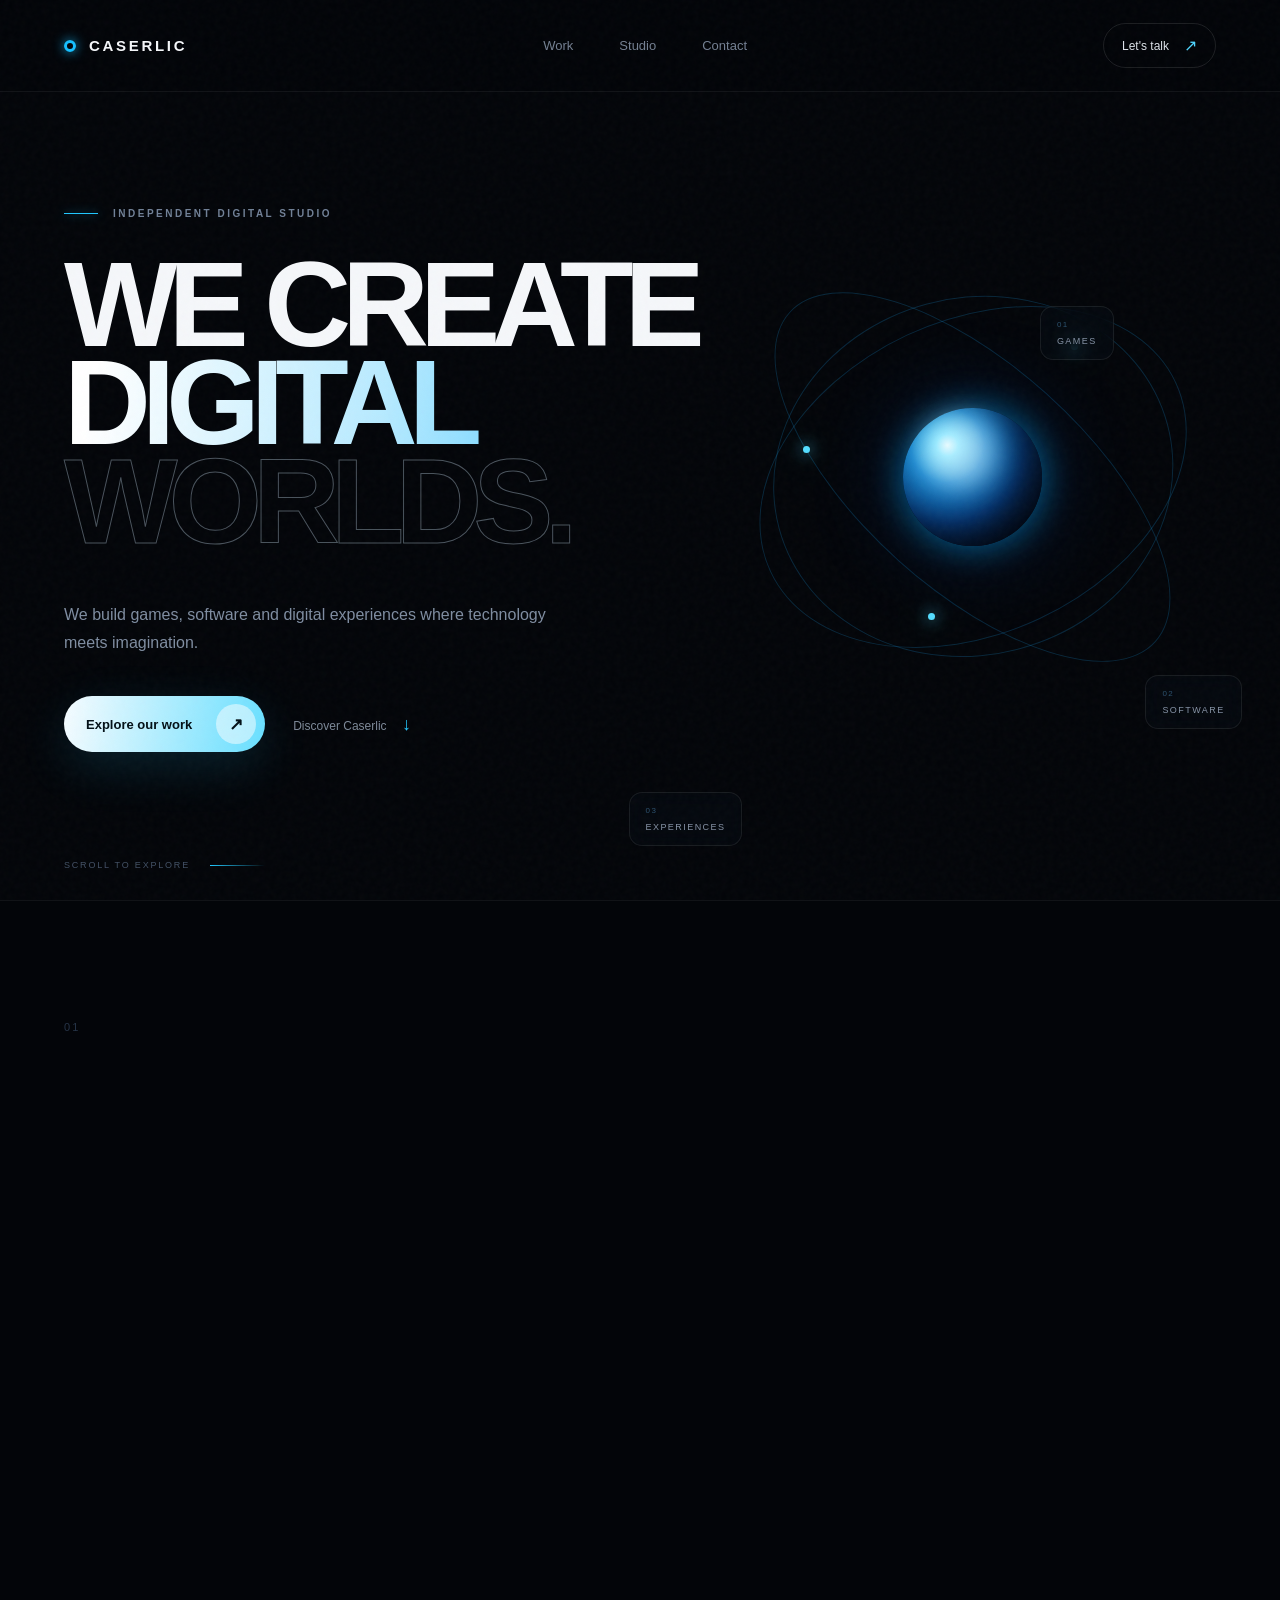
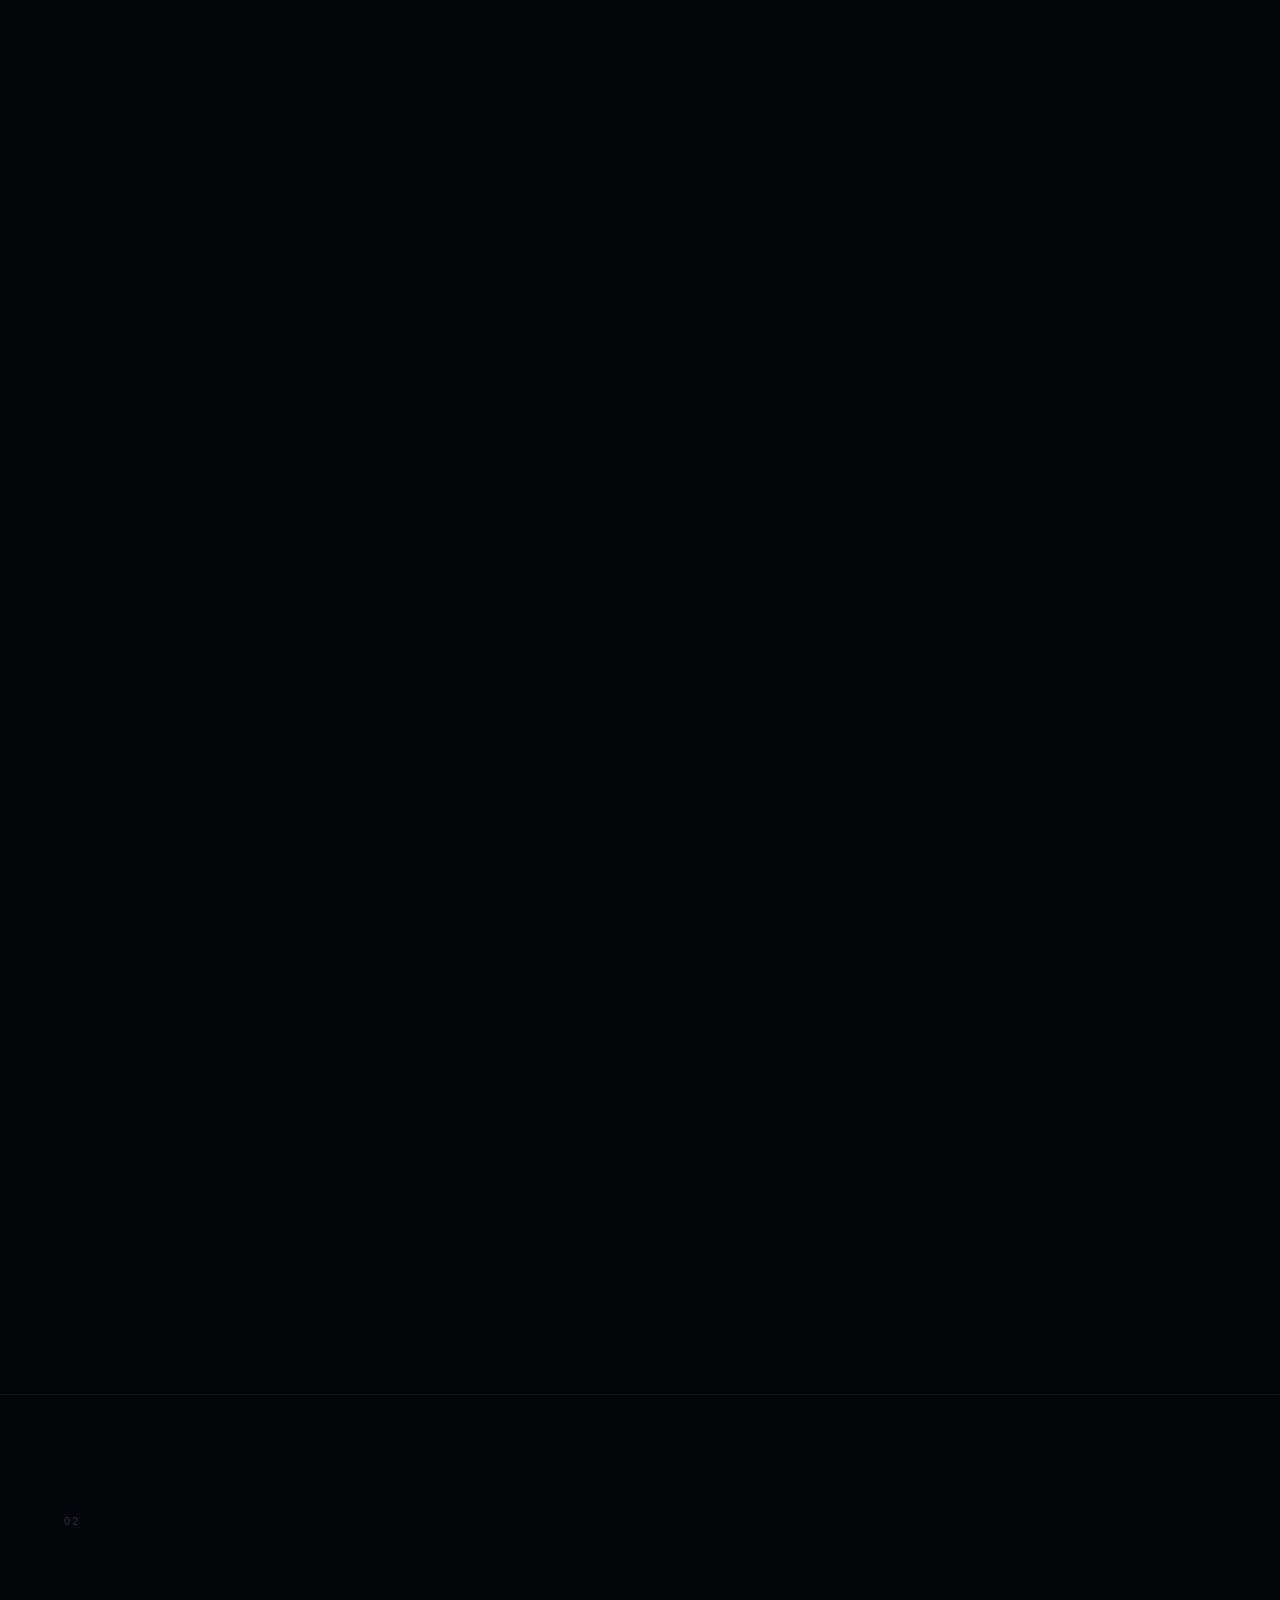
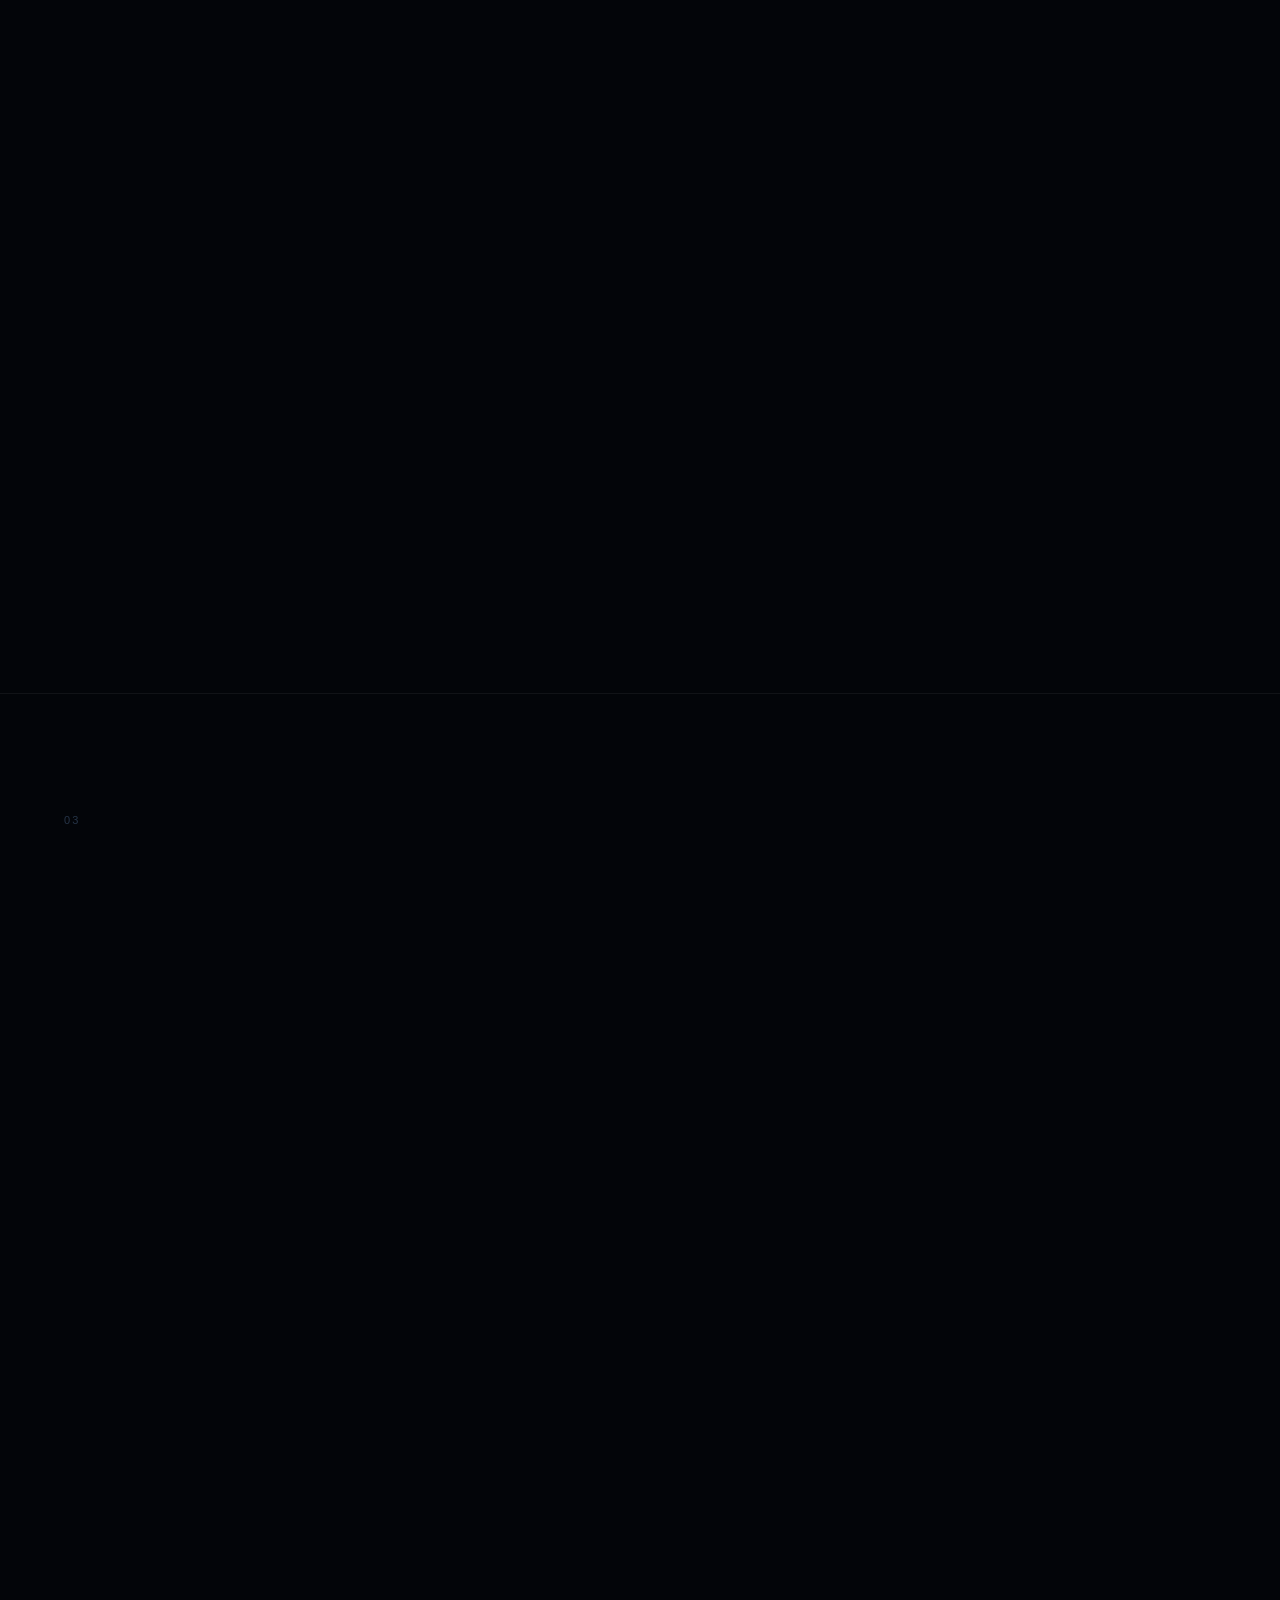
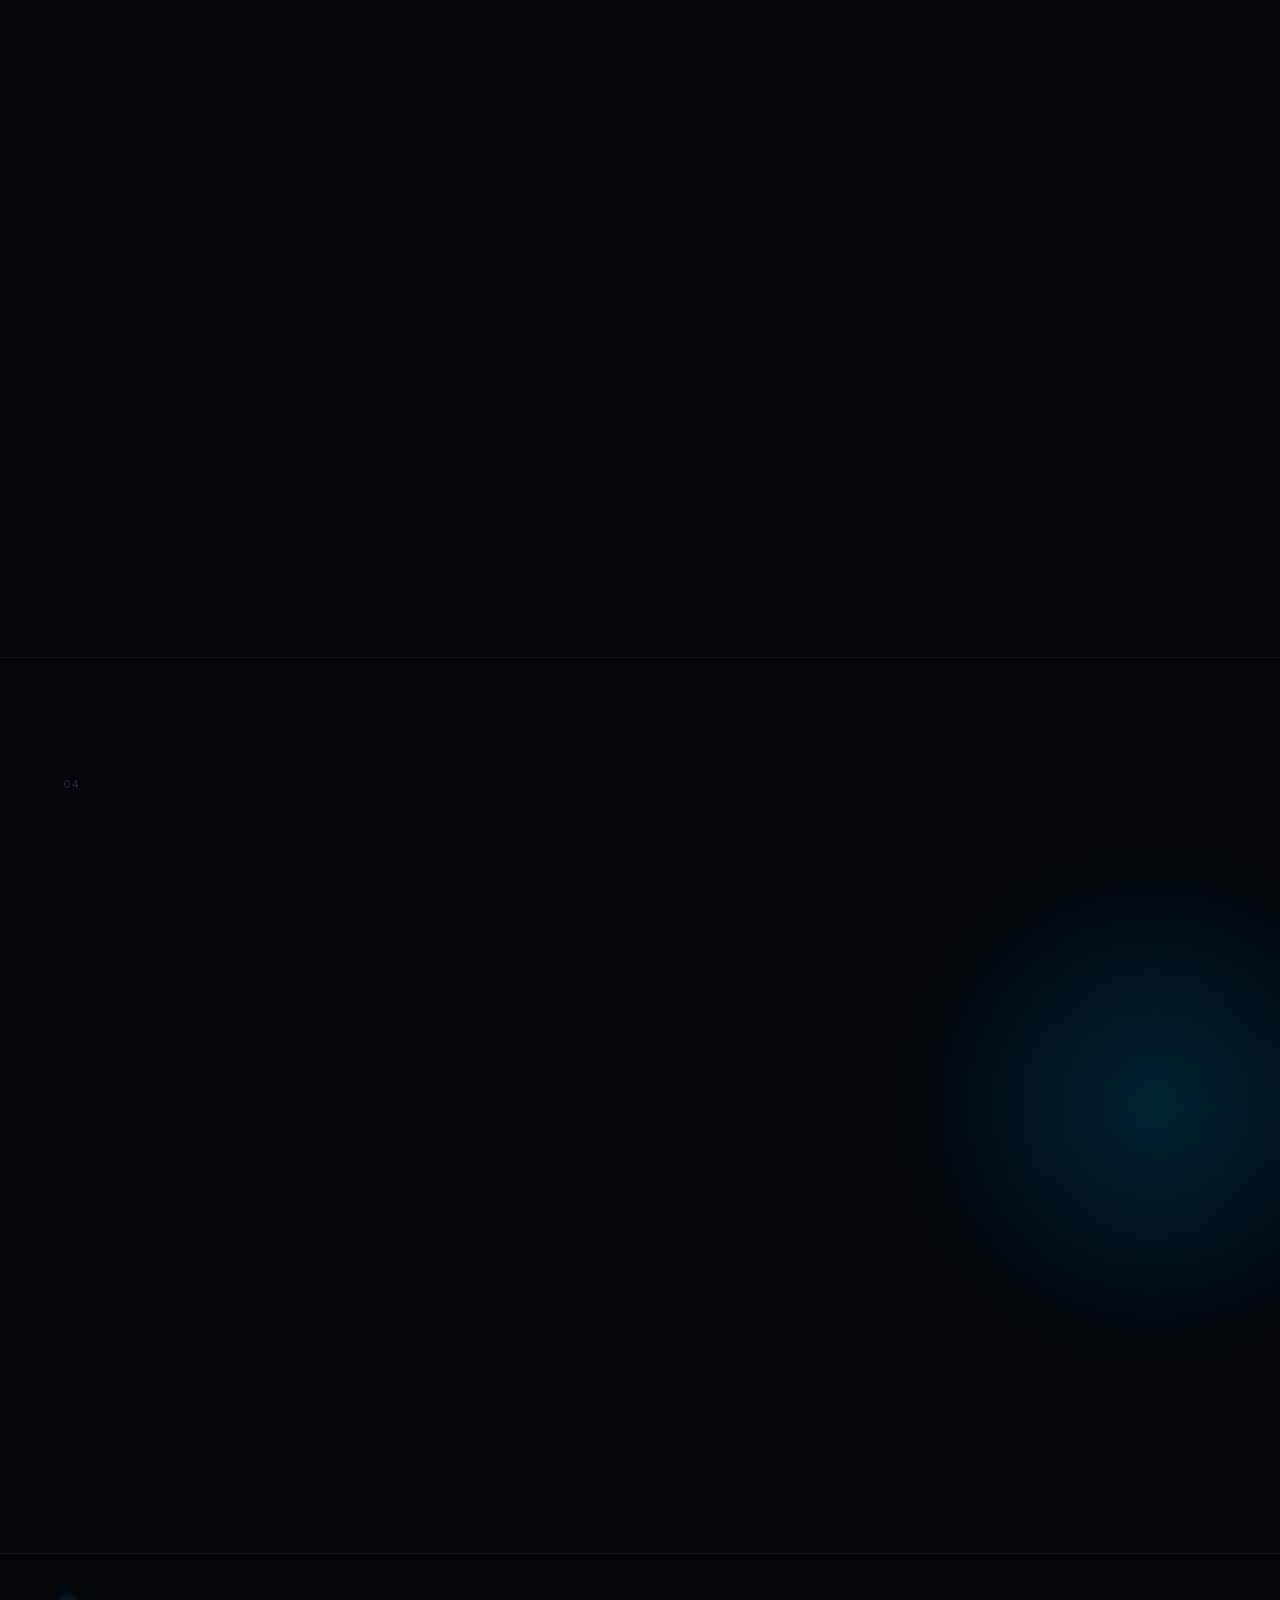
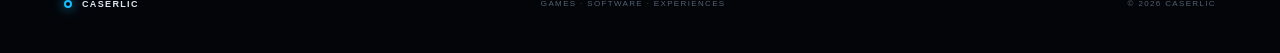
==== commit 84a67701: "Güncelleme" ====
--- a/index.html
+++ b/index.html
@@ -2,21 +2,12 @@
 <html lang="en">
 <head>
     <meta charset="UTF-8">
-    <meta name="viewport" content="width=device-width, initial-scale=1, viewport-fit=cover">
+    <meta name="viewport" content="width=device-width, initial-scale=1.0">
 
     <title>Caserlic — Digital Worlds</title>
-
     <meta
         name="description"
-        content="Caserlic is an independent studio creating games, software and digital experiences."
-    >
-
-    <link rel="preconnect" href="https://fonts.googleapis.com">
-    <link rel="preconnect" href="https://fonts.gstatic.com" crossorigin>
-
-    <link
-        href="https://fonts.googleapis.com/css2?family=DM+Sans:wght@400;500;600;700&family=Manrope:wght@400;500;600;700;800&display=swap"
-        rel="stylesheet"
+        content="Caserlic is an independent digital studio building games, software and digital experiences."
     >
 
     <link rel="stylesheet" href="style.css">
@@ -24,556 +15,509 @@
 
 <body>
 
-    <!-- =====================================================
+    <!-- =========================
          BACKGROUND
-    ====================================================== -->
-
-    <div class="site-background" aria-hidden="true">
-
-        <div class="aurora aurora-a"></div>
-        <div class="aurora aurora-b"></div>
-        <div class="aurora aurora-c"></div>
-
-        <div class="light-cursor"></div>
-
-        <div class="background-grid"></div>
-
-        <canvas id="particleCanvas"></canvas>
-
-        <div class="noise"></div>
-
-    </div>
-
-
-    <!-- =====================================================
+    ========================== -->
+
+    <div class="noise"></div>
+
+    <div class="ambient ambient-one"></div>
+    <div class="ambient ambient-two"></div>
+
+    <div class="cursor-glow"></div>
+
+
+    <!-- =========================
          NAVIGATION
-    ====================================================== -->
+    ========================== -->
 
     <header class="navbar">
 
-        <a href="#" class="brand">
-
-            <span class="brand-symbol">
-                <span></span>
-            </span>
-
-            <span class="brand-name">
-                CASERLIC
-            </span>
-
+        <a href="#top" class="brand">
+            <span class="brand-dot"></span>
+            <span>CASERLIC</span>
         </a>
 
-
-        <nav class="desktop-nav">
-
+        <nav class="nav-links">
             <a href="#work">Work</a>
             <a href="#studio">Studio</a>
             <a href="#contact">Contact</a>
-
         </nav>
-
 
         <a href="#contact" class="nav-cta">
             Let's talk
             <span>↗</span>
         </a>
 
-
-        <button
-            class="mobile-menu-button"
-            aria-label="Open navigation"
-            type="button"
-        >
-            <span></span>
-            <span></span>
-        </button>
-
     </header>
 
 
-    <!-- =====================================================
-         MAIN
-    ====================================================== -->
-
-    <main>
-
-        <!-- =================================================
-             HERO
-        ================================================== -->
+    <!-- =========================
+         HERO
+    ========================== -->
+
+    <main id="top">
 
         <section class="hero">
 
-            <div class="hero-inner">
-
-
-                <!-- LEFT -->
-                <div class="hero-copy">
-
-                    <div class="eyebrow hero-reveal">
-
-                        <span class="eyebrow-line"></span>
-
-                        <span>
-                            INDEPENDENT DIGITAL STUDIO
-                        </span>
-
-                    </div>
-
-
-                    <h1 class="hero-title">
-
-                        <span class="title-line hero-reveal">
-                            WE CREATE
-                        </span>
-
-                        <span class="title-line gradient-text hero-reveal">
-                            DIGITAL
-                        </span>
-
-                        <span class="title-line outline-text hero-reveal">
-                            WORLDS.
-                        </span>
-
-                    </h1>
-
-
-                    <p class="hero-description hero-reveal">
-
-                        We build games, software and digital
-                        experiences where technology meets
-                        imagination.
-
-                    </p>
-
-
-                    <div class="hero-buttons hero-reveal">
-
-                        <a href="#work" class="primary-button">
-
-                            <span>
-                                Explore our work
+            <div class="hero-content">
+
+                <div class="eyebrow">
+                    <span></span>
+                    INDEPENDENT DIGITAL STUDIO
+                </div>
+
+                <h1>
+                    <span>WE CREATE</span>
+                    <span class="gradient-text">DIGITAL</span>
+                    <span class="outline-text">WORLDS.</span>
+                </h1>
+
+                <p class="hero-description">
+                    We build games, software and digital experiences
+                    where technology meets imagination.
+                </p>
+
+                <div class="hero-actions">
+
+                    <a href="#work" class="primary-button">
+                        <span>Explore our work</span>
+                        <span class="button-icon">↗</span>
+                    </a>
+
+                    <a href="#studio" class="text-button">
+                        Discover Caserlic
+                        <span>↓</span>
+                    </a>
+
+                </div>
+
+            </div>
+
+
+            <!-- HERO ORBIT -->
+
+            <div class="hero-visual">
+
+                <div class="orbit-system">
+
+                    <div class="orbit orbit-a"></div>
+                    <div class="orbit orbit-b"></div>
+                    <div class="orbit orbit-c"></div>
+
+                    <div class="planet">
+                        <div class="planet-light"></div>
+                    </div>
+
+                    <div class="particle particle-one"></div>
+                    <div class="particle particle-two"></div>
+                    <div class="particle particle-three"></div>
+
+                </div>
+
+            </div>
+
+
+            <div class="hero-side-label hero-side-one">
+                <small>01</small>
+                GAMES
+            </div>
+
+            <div class="hero-side-label hero-side-two">
+                <small>02</small>
+                SOFTWARE
+            </div>
+
+            <div class="hero-side-label hero-side-three">
+                <small>03</small>
+                EXPERIENCES
+            </div>
+
+
+            <div class="scroll-indicator">
+                <span>SCROLL TO EXPLORE</span>
+                <i></i>
+            </div>
+
+        </section>
+
+
+        <!-- =========================
+             WORK
+        ========================== -->
+
+        <section class="work section" id="work">
+
+            <div class="section-number">01</div>
+
+            <div class="section-heading reveal">
+
+                <div class="eyebrow">
+                    <span></span>
+                    SELECTED WORK
+                </div>
+
+                <h2>
+                    THINGS<br>
+                    WE <span>BUILD.</span>
+                </h2>
+
+                <p>
+                    Projects born from ideas, shaped through technology
+                    and built to become something people remember.
+                </p>
+
+            </div>
+
+
+            <div class="work-grid">
+
+                <!-- GAME -->
+
+                <article class="project-card project-large reveal">
+
+                    <div class="project-art game-art">
+
+                        <div class="art-grid"></div>
+
+                        <div class="art-glow"></div>
+
+                        <div class="floating-ring ring-one"></div>
+                        <div class="floating-ring ring-two"></div>
+
+                        <div class="art-word">
+                            GAME
+                        </div>
+
+                        <span class="art-corner">01 / GAME</span>
+
+                    </div>
+
+                    <div class="project-info">
+
+                        <div>
+                            <span class="project-category">
+                                GAME DEVELOPMENT
                             </span>
 
-                            <span class="button-arrow">
-                                ↗
-                            </span>
-
-                        </a>
-
-
-                        <a href="#studio" class="text-button">
-
-                            Discover Caserlic
-
-                            <span>
-                                ↓
-                            </span>
-
-                        </a>
-
-                    </div>
-
-                </div>
-
-
-                <!-- RIGHT / CORE -->
-                <div class="hero-art" aria-hidden="true">
-
-                    <div class="art-glow"></div>
-
-                    <div class="core">
-
-                        <div class="core-sphere">
-
-                            <div class="sphere-highlight"></div>
-
-                        </div>
-
-
-                        <div class="orbit orbit-1">
-
-                            <span class="orbit-dot"></span>
-
-                        </div>
-
-
-                        <div class="orbit orbit-2">
-
-                            <span class="orbit-dot"></span>
-
-                        </div>
-
-
-                        <div class="orbit orbit-3">
-
-                            <span class="orbit-dot"></span>
-
-                        </div>
-
-
-                        <div class="core-cross">
-
+                            <h3>
+                                WORLDS<br>
+                                WORTH ENTERING.
+                            </h3>
+                        </div>
+
+                        <div class="project-meta">
+                            <span>01</span>
+                            <span>IN DEVELOPMENT</span>
+                        </div>
+
+                    </div>
+
+                </article>
+
+
+                <!-- SOFTWARE -->
+
+                <article class="project-card reveal">
+
+                    <div class="project-art software-art">
+
+                        <div class="software-lines"></div>
+
+                        <div class="software-core">
                             <span></span>
                             <span></span>
-
-                        </div>
-
-                    </div>
-
-
-                    <div class="floating-label label-one">
-
+                            <span></span>
+                        </div>
+
+                        <span class="art-corner">
+                            02 / SOFTWARE
+                        </span>
+
+                    </div>
+
+                    <div class="project-info">
+
+                        <div>
+                            <span class="project-category">
+                                SOFTWARE
+                            </span>
+
+                            <h3>
+                                TOOLS THAT<br>
+                                SOLVE PROBLEMS.
+                            </h3>
+                        </div>
+
+                        <div class="project-meta">
+                            <span>02</span>
+                            <span>BUILDING</span>
+                        </div>
+
+                    </div>
+
+                </article>
+
+
+                <!-- EXPERIENCE -->
+
+                <article class="project-card reveal">
+
+                    <div class="project-art experience-art">
+
+                        <div class="experience-orbit"></div>
+
+                        <div class="experience-center">
+                            <span>C</span>
+                        </div>
+
+                        <span class="art-corner">
+                            03 / EXPERIENCE
+                        </span>
+
+                    </div>
+
+                    <div class="project-info">
+
+                        <div>
+                            <span class="project-category">
+                                DIGITAL EXPERIENCES
+                            </span>
+
+                            <h3>
+                                INTERACTIONS<br>
+                                THAT FEEL ALIVE.
+                            </h3>
+                        </div>
+
+                        <div class="project-meta">
+                            <span>03</span>
+                            <span>EXPERIMENTAL</span>
+                        </div>
+
+                    </div>
+
+                </article>
+
+            </div>
+
+        </section>
+
+
+        <!-- =========================
+             MANIFESTO
+        ========================== -->
+
+        <section class="manifesto section">
+
+            <div class="section-number">02</div>
+
+            <div class="manifesto-inner reveal">
+
+                <div class="eyebrow">
+                    <span></span>
+                    OUR APPROACH
+                </div>
+
+                <h2>
+                    WE DON'T JUST<br>
+                    <span>MAKE THINGS.</span>
+                </h2>
+
+                <div class="manifesto-bottom">
+
+                    <p>
+                        We start with an idea, question what already exists
+                        and build until the result feels worth experiencing.
+                    </p>
+
+                    <div class="manifesto-mark">
+                        <span>C</span>
+                    </div>
+
+                </div>
+
+            </div>
+
+        </section>
+
+
+        <!-- =========================
+             STUDIO
+        ========================== -->
+
+        <section class="studio section" id="studio">
+
+            <div class="section-number">03</div>
+
+            <div class="studio-top reveal">
+
+                <div class="eyebrow">
+                    <span></span>
+                    THE STUDIO
+                </div>
+
+                <h2>
+                    SMALL<br>
+                    <span>TEAM.</span><br>
+                    BIG IDEAS.
+                </h2>
+
+            </div>
+
+
+            <div class="studio-content">
+
+                <div class="studio-copy reveal">
+
+                    <p class="large-copy">
+                        Caserlic is an independent digital studio focused
+                        on creating games, software and experiences.
+                    </p>
+
+                    <p>
+                        We believe great products don't need enormous teams.
+                        They need clear ideas, attention to detail and the
+                        determination to keep building.
+                    </p>
+
+                </div>
+
+
+                <div class="studio-values reveal">
+
+                    <div class="value">
                         <span>01</span>
-                        GAMES
-
-                    </div>
-
-
-                    <div class="floating-label label-two">
-
+                        <strong>IMAGINATION</strong>
+                        <p>
+                            Ideas come first. Technology gives them form.
+                        </p>
+                    </div>
+
+                    <div class="value">
                         <span>02</span>
-                        SOFTWARE
-
-                    </div>
-
-
-                    <div class="floating-label label-three">
-
+                        <strong>CRAFT</strong>
+                        <p>
+                            Every interaction should have a reason.
+                        </p>
+                    </div>
+
+                    <div class="value">
                         <span>03</span>
-                        EXPERIENCES
-
-                    </div>
-
-                </div>
-
-            </div>
-
-
-            <!-- bottom -->
-            <div class="hero-bottom">
-
-                <span>
-                    SCROLL TO EXPLORE
-                </span>
-
-                <div class="scroll-line">
+                        <strong>PERSISTENCE</strong>
+                        <p>
+                            We keep building until the idea becomes real.
+                        </p>
+                    </div>
+
+                </div>
+
+            </div>
+
+
+            <!-- FOUNDER -->
+
+            <div class="founder reveal">
+
+                <div class="founder-line"></div>
+
+                <div class="founder-label">
+                    <span>THE PERSON BEHIND CASERLIC</span>
+                </div>
+
+                <div class="founder-main">
+
+                    <div class="founder-avatar">
+                        C
+                    </div>
+
+                    <div>
+
+                        <span class="founder-role">
+                            FOUNDER / CREATIVE DEVELOPER
+                        </span>
+
+                        <h3>
+                            YİĞİT AKDAŞ
+                        </h3>
+
+                        <p>
+                            Building Caserlic from ideas into digital worlds.
+                        </p>
+
+                    </div>
+
+                </div>
+
+            </div>
+
+        </section>
+
+
+        <!-- =========================
+             CONTACT
+        ========================== -->
+
+        <section class="contact section" id="contact">
+
+            <div class="section-number">04</div>
+
+            <div class="contact-content reveal">
+
+                <div class="eyebrow">
                     <span></span>
-                </div>
-
-            </div>
-
-        </section>
-
-
-        <!-- =================================================
-             INTRO
-        ================================================== -->
-
-        <section class="statement section" id="studio">
-
-            <div class="section-index">
-                01
-            </div>
-
-
-            <div class="statement-content reveal">
-
-                <p class="section-kicker">
-                    THE STUDIO
-                </p>
-
+                    GET IN TOUCH
+                </div>
 
                 <h2>
-                    SMALL TEAM.
-                    <span>LIMITLESS CURIOSITY.</span>
-                </h2>
-
-
-                <div class="statement-bottom">
-
-                    <p>
-                        Caserlic is an independent studio focused on
-                        creating original games, software and digital
-                        products.
-                    </p>
-
-                    <p>
-                        We care about ideas, execution and the tiny
-                        details that make a digital experience feel
-                        alive.
-                    </p>
-
-                </div>
-
-            </div>
-
-        </section>
-
-
-        <!-- =================================================
-             WORK
-        ================================================== -->
-
-        <section class="work section" id="work">
-
-            <div class="section-top">
-
-                <div class="section-index">
-                    02
-                </div>
-
-                <div>
-
-                    <p class="section-kicker">
-                        SELECTED WORK
-                    </p>
-
-                    <h2 class="section-heading">
-                        THINGS WE
-                        <span>ARE BUILDING.</span>
-                    </h2>
-
-                </div>
-
-            </div>
-
-
-            <div class="project-list">
-
-
-                <!-- PROJECT 01 -->
-
-                <article class="project-card reveal">
-
-                    <div class="project-card-number">
-                        01
-                    </div>
-
-
-                    <div class="project-card-content">
-
-                        <p class="project-type">
-                            GAME DEVELOPMENT
-                        </p>
-
-                        <h3>
-                            Worlds built
-                            <span>to be explored.</span>
-                        </h3>
-
-                        <p class="project-description">
-                            Original interactive experiences
-                            focused on atmosphere, gameplay
-                            and storytelling.
-                        </p>
-
-                        <a href="#" class="project-link">
-
-                            VIEW PROJECT
-
-                            <span>
-                                ↗
-                            </span>
-
-                        </a>
-
-                    </div>
-
-
-                    <div class="project-art game-art">
-
-                        <div class="game-sun"></div>
-
-                        <div class="game-ring game-ring-a"></div>
-                        <div class="game-ring game-ring-b"></div>
-
-                        <div class="game-particle particle-a"></div>
-                        <div class="game-particle particle-b"></div>
-                        <div class="game-particle particle-c"></div>
-
-                    </div>
-
-                </article>
-
-
-                <!-- PROJECT 02 -->
-
-                <article class="project-card reveal">
-
-                    <div class="project-card-number">
-                        02
-                    </div>
-
-
-                    <div class="project-card-content">
-
-                        <p class="project-type">
-                            SOFTWARE
-                        </p>
-
-                        <h3>
-                            Useful things.
-                            <span>Beautifully made.</span>
-                        </h3>
-
-                        <p class="project-description">
-                            Digital products designed to solve
-                            real problems without unnecessary
-                            complexity.
-                        </p>
-
-                        <a href="#" class="project-link">
-
-                            COMING SOON
-
-                            <span>
-                                →
-                            </span>
-
-                        </a>
-
-                    </div>
-
-
-                    <div class="project-art software-art">
-
-                        <div class="interface-window">
-
-                            <div class="window-top">
-
-                                <i></i>
-                                <i></i>
-                                <i></i>
-
-                            </div>
-
-                            <div class="interface-content">
-
-                                <div class="interface-sidebar"></div>
-
-                                <div class="interface-main">
-
-                                    <div></div>
-                                    <div></div>
-                                    <div></div>
-                                    <div></div>
-
-                                </div>
-
-                            </div>
-
-                        </div>
-
-                    </div>
-
-                </article>
-
-            </div>
-
-        </section>
-
-
-        <!-- =================================================
-             PHILOSOPHY
-        ================================================== -->
-
-        <section class="philosophy section">
-
-            <div class="section-index">
-                03
-            </div>
-
-
-            <div class="philosophy-content reveal">
-
-                <p class="section-kicker">
-                    OUR PHILOSOPHY
-                </p>
-
-
-                <h2>
-                    DON'T JUST
-                    <span>MAKE SOMETHING.</span>
-                </h2>
-
-
-                <p class="philosophy-copy">
-
-                    Make something people remember.
-
-                </p>
-
-            </div>
-
-        </section>
-
-
-        <!-- =================================================
-             CONTACT
-        ================================================== -->
-
-        <section class="contact section" id="contact">
-
-            <div class="contact-light"></div>
-
-
-            <div class="section-index">
-                04
-            </div>
-
-
-            <div class="contact-content reveal">
-
-                <p class="section-kicker">
-                    START SOMETHING
-                </p>
-
-
-                <h2>
-                    HAVE AN
+                    HAVE AN<br>
                     <span>IDEA?</span>
                 </h2>
 
-
-                <a
-                    href="mailto:hello@caserlic.com"
-                    class="contact-button"
-                >
+                <h3>
+                    LET'S BUILD IT.
+                </h3>
+
+                <a href="mailto:hello@caserlic.com" class="contact-button">
 
                     <span>
-                        Let's talk
+                        Start a conversation
                     </span>
 
-                    <strong>
+                    <span>
                         ↗
-                    </strong>
+                    </span>
 
                 </a>
 
             </div>
 
+
+            <div class="contact-orb">
+                <div></div>
+            </div>
+
         </section>
 
     </main>
 
 
-    <!-- =====================================================
+    <!-- =========================
          FOOTER
-    ====================================================== -->
+    ========================== -->
 
     <footer>
 
         <div class="footer-brand">
+            <span class="brand-dot"></span>
             CASERLIC
         </div>
-
 
         <div class="footer-center">
             GAMES · SOFTWARE · EXPERIENCES
         </div>
 
-
-        <div class="footer-copy">
+        <div class="footer-right">
             © 2026 CASERLIC
         </div>
 
--- a/style.css
+++ b/style.css
@@ -1,74 +1,45 @@
 /* =========================================================
-   CASERLIC V2
+   RESET
 ========================================================= */
 
-:root {
-
-    --background: #03050a;
-    --surface: #080c14;
-
-    --white: #f5f8fc;
-    --muted: #8791a3;
-    --dim: #566173;
-
-    --blue: #1598ff;
-    --cyan: #31ddff;
-
-    --border: rgba(255,255,255,.085);
-
-    --display: "Manrope", sans-serif;
-    --body: "DM Sans", sans-serif;
-
-}
-
-
 * {
-    box-sizing: border-box;
     margin: 0;
     padding: 0;
-}
-
+    box-sizing: border-box;
+}
 
 html {
     scroll-behavior: smooth;
-    background: var(--background);
-}
-
+    background: #030509;
+}
 
 body {
-
     min-width: 320px;
-
-    background: var(--background);
-
-    color: var(--white);
-
-    font-family: var(--body);
-
-    overflow-x: clip;
-
-    -webkit-font-smoothing: antialiased;
-
-}
-
-
-@supports not (overflow: clip) {
-
-    body {
-        overflow-x: hidden;
-    }
-
-}
-
+    background: #030509;
+    color: #f5f7fa;
+    font-family:
+        Inter,
+        -apple-system,
+        BlinkMacSystemFont,
+        "Segoe UI",
+        sans-serif;
+
+    overflow-x: hidden;
+}
 
 a {
     color: inherit;
     text-decoration: none;
 }
 
-
-button {
-    font: inherit;
+button,
+a {
+    -webkit-tap-highlight-color: transparent;
+}
+
+::selection {
+    background: #63d9ff;
+    color: #030509;
 }
 
 
@@ -76,2262 +47,1249 @@
    BACKGROUND
 ========================================================= */
 
-.site-background {
-
+.noise {
     position: fixed;
-
     inset: 0;
+    pointer-events: none;
+    z-index: 50;
+    opacity: .035;
+
+    background-image:
+        url("data:image/svg+xml,%3Csvg viewBox='0 0 180 180' xmlns='http://www.w3.org/2000/svg'%3E%3Cfilter id='n'%3E%3CfeTurbulence type='fractalNoise' baseFrequency='.9' numOctaves='3' stitchTiles='stitch'/%3E%3C/filter%3E%3Crect width='100%25' height='100%25' filter='url(%23n)' opacity='.8'/%3E%3C/svg%3E");
+}
+
+.ambient {
+    position: fixed;
+    pointer-events: none;
+    border-radius: 50%;
+    filter: blur(100px);
+    opacity: .12;
+    z-index: -1;
+}
+
+.ambient-one {
+    width: 500px;
+    height: 500px;
+    background: #006cff;
+    top: -250px;
+    right: -150px;
+}
+
+.ambient-two {
+    width: 450px;
+    height: 450px;
+    background: #00d9ff;
+    bottom: -300px;
+    left: -200px;
+}
+
+.cursor-glow {
+    position: fixed;
+    width: 300px;
+    height: 300px;
+    border-radius: 50%;
+    pointer-events: none;
+    z-index: 0;
+
+    background: radial-gradient(
+        circle,
+        rgba(0, 181, 255, .07),
+        transparent 68%
+    );
+
+    transform: translate(-50%, -50%);
+    transition:
+        left .25s ease,
+        top .25s ease;
+
+    opacity: 0;
+}
+
+
+/* =========================================================
+   NAVBAR
+========================================================= */
+
+.navbar {
+    position: fixed;
+    z-index: 40;
+
+    top: 0;
+    left: 0;
 
     width: 100%;
-    height: 100%;
+    height: 92px;
+
+    display: flex;
+    align-items: center;
+    justify-content: space-between;
+
+    padding: 0 clamp(28px, 5vw, 80px);
+
+    border-bottom: 1px solid rgba(255,255,255,.06);
+
+    background: rgba(3,5,9,.72);
+    backdrop-filter: blur(18px);
+    -webkit-backdrop-filter: blur(18px);
+}
+
+.brand {
+    display: flex;
+    align-items: center;
+    gap: 13px;
+
+    font-size: 15px;
+    font-weight: 700;
+    letter-spacing: .18em;
+}
+
+.brand-dot {
+    width: 12px;
+    height: 12px;
+    border: 3px solid #16bfff;
+    border-radius: 50%;
+
+    box-shadow:
+        0 0 12px rgba(22,191,255,.8);
+}
+
+.nav-links {
+    display: flex;
+    gap: 46px;
+
+    font-size: 13px;
+    color: #748092;
+}
+
+.nav-links a {
+    transition: color .25s ease;
+}
+
+.nav-links a:hover {
+    color: #fff;
+}
+
+.nav-cta {
+    display: flex;
+    align-items: center;
+    gap: 15px;
+
+    padding: 12px 18px;
+
+    border: 1px solid rgba(255,255,255,.1);
+    border-radius: 50px;
+
+    font-size: 12px;
+    color: #dce2e9;
+
+    transition:
+        border-color .3s ease,
+        background .3s ease,
+        transform .3s ease;
+}
+
+.nav-cta span {
+    color: #4fd6ff;
+    font-size: 16px;
+}
+
+.nav-cta:hover {
+    border-color: rgba(79,214,255,.5);
+    background: rgba(79,214,255,.05);
+    transform: translateY(-2px);
+}
+
+
+/* =========================================================
+   GENERAL
+========================================================= */
+
+.section {
+    position: relative;
+    min-height: 100vh;
+
+    padding:
+        clamp(130px, 14vw, 190px)
+        clamp(28px, 7vw, 110px);
+}
+
+.section-number {
+    position: absolute;
+    top: 120px;
+    left: clamp(28px, 5vw, 80px);
+
+    font-size: 11px;
+    letter-spacing: .2em;
+    color: #263447;
+}
+
+.eyebrow {
+    display: flex;
+    align-items: center;
+    gap: 15px;
+
+    font-size: 10px;
+    font-weight: 600;
+    letter-spacing: .25em;
+    color: #718197;
+}
+
+.eyebrow > span {
+    width: 34px;
+    height: 1px;
+    background: #20c8ff;
+    box-shadow: 0 0 10px rgba(32,200,255,.7);
+}
+
+.reveal {
+    opacity: 0;
+    transform: translateY(45px);
+    transition:
+        opacity .9s ease,
+        transform 1s cubic-bezier(.16,1,.3,1);
+}
+
+.reveal.visible {
+    opacity: 1;
+    transform: translateY(0);
+}
+
+
+/* =========================================================
+   HERO
+========================================================= */
+
+.hero {
+    position: relative;
+    min-height: 100svh;
+
+    display: flex;
+    align-items: center;
+
+    padding:
+        140px
+        clamp(28px, 5vw, 80px)
+        80px;
 
     overflow: hidden;
+}
+
+.hero-content {
+    position: relative;
+    z-index: 5;
+    width: 58%;
+}
+
+.hero h1 {
+    margin-top: 36px;
+
+    font-size: clamp(65px, 9.4vw, 150px);
+    line-height: .82;
+    letter-spacing: -.075em;
+    font-weight: 800;
+}
+
+.hero h1 span {
+    display: block;
+}
+
+.gradient-text {
+    background:
+        linear-gradient(
+            100deg,
+            #fff 5%,
+            #b7eaff 48%,
+            #27bfff 100%
+        );
+
+    -webkit-background-clip: text;
+    background-clip: text;
+    color: transparent;
+}
+
+.outline-text {
+    color: transparent;
+    -webkit-text-stroke: 1px rgba(190,210,230,.38);
+}
+
+.hero-description {
+    max-width: 500px;
+    margin-top: 50px;
+
+    font-size: 16px;
+    line-height: 1.8;
+    color: #7f8da1;
+}
+
+.hero-actions {
+    display: flex;
+    align-items: center;
+    gap: 28px;
+
+    margin-top: 38px;
+}
+
+.primary-button {
+    display: flex;
+    align-items: center;
+    gap: 24px;
+
+    padding: 8px 9px 8px 22px;
+
+    border-radius: 50px;
+
+    color: #031017;
+    background:
+        linear-gradient(
+            100deg,
+            #f7fcff,
+            #67dfff
+        );
+
+    font-size: 13px;
+    font-weight: 700;
+
+    box-shadow:
+        0 15px 50px rgba(45,204,255,.14);
+
+    transition:
+        transform .3s ease,
+        box-shadow .3s ease;
+}
+
+.primary-button:hover {
+    transform: translateY(-4px);
+    box-shadow:
+        0 20px 70px rgba(45,204,255,.28);
+}
+
+.button-icon {
+    width: 40px;
+    height: 40px;
+
+    display: grid;
+    place-items: center;
+
+    border-radius: 50%;
+    background: rgba(255,255,255,.5);
+
+    font-size: 17px;
+}
+
+.text-button {
+    color: #7d8998;
+    font-size: 12px;
+}
+
+.text-button span {
+    margin-left: 12px;
+    color: #24c9ff;
+    font-size: 18px;
+}
+
+
+/* =========================================================
+   HERO ORBIT
+========================================================= */
+
+.hero-visual {
+    position: absolute;
+
+    width: 50%;
+    height: 70%;
+
+    right: -1%;
+    top: 18%;
+
+    display: grid;
+    place-items: center;
 
     pointer-events: none;
-
-    z-index: -5;
+}
+
+.orbit-system {
+    position: relative;
+
+    width: min(35vw, 500px);
+    aspect-ratio: 1;
+}
+
+.planet {
+    position: absolute;
+
+    width: 31%;
+    aspect-ratio: 1;
+
+    top: 34.5%;
+    left: 34.5%;
+
+    border-radius: 50%;
 
     background:
-
         radial-gradient(
-            circle at 50% 20%,
-            rgba(16,91,150,.09),
-            transparent 38%
+            circle at 32% 27%,
+            #d7f7ff 0%,
+            #67dfff 8%,
+            #1687d0 27%,
+            #063777 56%,
+            #020c21 82%
+        );
+
+    box-shadow:
+        0 0 35px rgba(0,169,255,.55),
+        0 0 100px rgba(0,119,255,.22),
+        inset -20px -15px 30px rgba(0,0,0,.5);
+
+    animation: planetFloat 5s ease-in-out infinite;
+}
+
+.planet-light {
+    position: absolute;
+
+    width: 50%;
+    height: 50%;
+
+    top: 7%;
+    left: 15%;
+
+    border-radius: 50%;
+
+    background: rgba(255,255,255,.45);
+    filter: blur(12px);
+}
+
+.orbit {
+    position: absolute;
+    inset: 15% 0;
+
+    border: 1px solid rgba(31,154,228,.22);
+    border-radius: 50%;
+
+    transform: rotate(-25deg);
+}
+
+.orbit-a {
+    animation: orbitRotate 11s linear infinite;
+}
+
+.orbit-b {
+    inset: 25% -5%;
+    transform: rotate(42deg);
+    animation: orbitRotateReverse 14s linear infinite;
+}
+
+.orbit-c {
+    inset: 5% 10%;
+    transform: rotate(75deg);
+    animation: orbitRotate 18s linear infinite;
+}
+
+.particle {
+    position: absolute;
+
+    width: 7px;
+    height: 7px;
+
+    border-radius: 50%;
+    background: #54ddff;
+
+    box-shadow:
+        0 0 15px #54ddff,
+        0 0 30px rgba(84,221,255,.6);
+}
+
+.particle-one {
+    top: 20%;
+    left: 72%;
+    animation: particleFloat 4s ease-in-out infinite;
+}
+
+.particle-two {
+    bottom: 18%;
+    left: 40%;
+    animation: particleFloat 5s ease-in-out infinite reverse;
+}
+
+.particle-three {
+    top: 43%;
+    left: 12%;
+    animation: particleFloat 6s ease-in-out infinite;
+}
+
+
+/* =========================================================
+   HERO LABELS
+========================================================= */
+
+.hero-side-label {
+    position: absolute;
+
+    display: flex;
+    flex-direction: column;
+    gap: 7px;
+
+    padding: 13px 16px;
+
+    border: 1px solid rgba(255,255,255,.08);
+    border-radius: 13px;
+
+    background: rgba(7,12,19,.55);
+    backdrop-filter: blur(10px);
+
+    color: #8794a7;
+
+    font-size: 9px;
+    letter-spacing: .16em;
+}
+
+.hero-side-label small {
+    font-size: 8px;
+    color: #2c516e;
+}
+
+.hero-side-one {
+    top: 34%;
+    right: 13%;
+}
+
+.hero-side-two {
+    top: 75%;
+    right: 3%;
+}
+
+.hero-side-three {
+    bottom: 6%;
+    right: 42%;
+}
+
+.scroll-indicator {
+    position: absolute;
+
+    bottom: 30px;
+    left: clamp(28px, 5vw, 80px);
+
+    display: flex;
+    align-items: center;
+    gap: 20px;
+
+    font-size: 9px;
+    letter-spacing: .2em;
+    color: #435166;
+}
+
+.scroll-indicator i {
+    display: block;
+
+    width: 55px;
+    height: 1px;
+
+    background: linear-gradient(
+        90deg,
+        #21c9ff,
+        transparent
+    );
+}
+
+
+/* =========================================================
+   WORK
+========================================================= */
+
+.work {
+    border-top: 1px solid rgba(255,255,255,.06);
+}
+
+.section-heading {
+    max-width: 900px;
+    margin: 80px 0 90px;
+}
+
+.section-heading h2 {
+    margin-top: 35px;
+
+    font-size: clamp(65px, 10vw, 145px);
+    line-height: .82;
+    letter-spacing: -.075em;
+}
+
+.section-heading h2 span {
+    color: transparent;
+    -webkit-text-stroke: 1px rgba(200,215,230,.35);
+}
+
+.section-heading p {
+    max-width: 500px;
+
+    margin-top: 45px;
+
+    font-size: 15px;
+    line-height: 1.8;
+    color: #728096;
+}
+
+.work-grid {
+    display: grid;
+    grid-template-columns: 1.3fr 1fr;
+
+    gap: 22px;
+}
+
+.project-card {
+    min-width: 0;
+}
+
+.project-large {
+    grid-row: span 2;
+}
+
+.project-art {
+    position: relative;
+
+    min-height: 420px;
+
+    overflow: hidden;
+
+    border: 1px solid rgba(255,255,255,.08);
+    border-radius: 2px;
+
+    background: #080d14;
+
+    transition:
+        transform .6s cubic-bezier(.16,1,.3,1),
+        border-color .4s ease;
+}
+
+.project-large .project-art {
+    min-height: 660px;
+}
+
+.project-card:hover .project-art {
+    transform: translateY(-8px);
+    border-color: rgba(62,203,255,.35);
+}
+
+
+/* GAME ART */
+
+.game-art {
+    background:
+        radial-gradient(
+            circle at 50% 45%,
+            rgba(0,169,255,.23),
+            transparent 25%
         ),
-
-        var(--background);
-
-}
-
-
-.aurora {
-
-    position: absolute;
+        linear-gradient(
+            145deg,
+            #07121d,
+            #02060c
+        );
+}
+
+.art-grid {
+    position: absolute;
+    inset: 0;
+
+    opacity: .22;
+
+    background-image:
+        linear-gradient(rgba(80,180,255,.15) 1px, transparent 1px),
+        linear-gradient(90deg, rgba(80,180,255,.15) 1px, transparent 1px);
+
+    background-size: 50px 50px;
+
+    transform: perspective(400px) rotateX(55deg) scale(1.5);
+    transform-origin: center bottom;
+}
+
+.art-glow {
+    position: absolute;
+
+    width: 240px;
+    height: 240px;
+
+    top: 50%;
+    left: 50%;
+
+    transform: translate(-50%, -50%);
 
     border-radius: 50%;
 
-    filter: blur(90px);
-
-    will-change: transform;
-
-}
-
-
-.aurora-a {
-
-    width: min(55vw, 720px);
-    height: min(55vw, 720px);
-
-    left: -18%;
-    top: -22%;
+    background: #0078ff;
+    filter: blur(100px);
+    opacity: .25;
+}
+
+.art-word {
+    position: absolute;
+
+    left: 8%;
+    bottom: 8%;
+
+    font-size: clamp(60px, 8vw, 130px);
+    font-weight: 800;
+    letter-spacing: -.08em;
+
+    color: transparent;
+    -webkit-text-stroke: 1px rgba(150,220,255,.3);
+}
+
+.art-corner {
+    position: absolute;
+
+    top: 24px;
+    right: 25px;
+
+    font-size: 9px;
+    letter-spacing: .18em;
+    color: #627187;
+}
+
+
+/* SOFTWARE ART */
+
+.software-art {
+    background:
+        radial-gradient(
+            circle at 50% 50%,
+            rgba(0,216,255,.15),
+            transparent 28%
+        ),
+        #050a11;
+}
+
+.software-lines {
+    position: absolute;
+    inset: 10%;
+
+    background:
+        repeating-linear-gradient(
+            90deg,
+            transparent 0 35px,
+            rgba(43,199,255,.08) 36px
+        ),
+        repeating-linear-gradient(
+            0deg,
+            transparent 0 35px,
+            rgba(43,199,255,.08) 36px
+        );
+
+    transform: perspective(500px) rotateX(55deg);
+}
+
+.software-core {
+    position: absolute;
+
+    width: 120px;
+    height: 120px;
+
+    top: 50%;
+    left: 50%;
+
+    transform: translate(-50%, -50%) rotate(45deg);
+
+    border: 1px solid rgba(80,218,255,.5);
+
+    box-shadow:
+        0 0 50px rgba(0,177,255,.2);
+
+    animation: coreSpin 8s linear infinite;
+}
+
+.software-core span {
+    position: absolute;
+
+    width: 9px;
+    height: 9px;
+
+    background: #5ee1ff;
+    border-radius: 50%;
+
+    box-shadow: 0 0 15px #5ee1ff;
+}
+
+.software-core span:nth-child(1) {
+    top: -5px;
+    left: 50%;
+}
+
+.software-core span:nth-child(2) {
+    bottom: -5px;
+    left: 50%;
+}
+
+.software-core span:nth-child(3) {
+    right: -5px;
+    top: 50%;
+}
+
+
+/* EXPERIENCE ART */
+
+.experience-art {
+    background:
+        radial-gradient(
+            circle at center,
+            rgba(42,208,255,.14),
+            transparent 40%
+        ),
+        #060b12;
+}
+
+.experience-orbit {
+    position: absolute;
+
+    width: 220px;
+    height: 220px;
+
+    top: 50%;
+    left: 50%;
+
+    transform: translate(-50%, -50%) rotate(30deg);
+
+    border: 1px solid rgba(48,203,255,.3);
+    border-radius: 50%;
+
+    box-shadow:
+        0 0 50px rgba(0,170,255,.1);
+
+    animation: orbitRotate 10s linear infinite;
+}
+
+.experience-orbit::before,
+.experience-orbit::after {
+    content: "";
+
+    position: absolute;
+
+    width: 9px;
+    height: 9px;
+
+    border-radius: 50%;
+
+    background: #50dcff;
+
+    box-shadow: 0 0 20px #50dcff;
+}
+
+.experience-orbit::before {
+    top: -4px;
+    left: 50%;
+}
+
+.experience-orbit::after {
+    bottom: -4px;
+    right: 20%;
+}
+
+.experience-center {
+    position: absolute;
+
+    width: 75px;
+    height: 75px;
+
+    top: 50%;
+    left: 50%;
+
+    transform: translate(-50%, -50%);
+
+    display: grid;
+    place-items: center;
+
+    border: 1px solid rgba(82,215,255,.4);
+    border-radius: 50%;
+
+    background: rgba(10,30,50,.8);
+
+    font-size: 26px;
+    font-weight: 800;
+
+    box-shadow:
+        0 0 50px rgba(0,183,255,.2);
+}
+
+
+/* PROJECT INFO */
+
+.project-info {
+    display: flex;
+    justify-content: space-between;
+    gap: 25px;
+
+    padding: 27px 4px 55px;
+}
+
+.project-category {
+    font-size: 9px;
+    letter-spacing: .2em;
+    color: #536174;
+}
+
+.project-info h3 {
+    margin-top: 13px;
+
+    font-size: clamp(24px, 2.5vw, 38px);
+    line-height: .95;
+    letter-spacing: -.045em;
+}
+
+.project-meta {
+    display: flex;
+    flex-direction: column;
+    align-items: flex-end;
+    gap: 8px;
+
+    white-space: nowrap;
+
+    font-size: 8px;
+    letter-spacing: .16em;
+    color: #425166;
+}
+
+
+/* =========================================================
+   MANIFESTO
+========================================================= */
+
+.manifesto {
+    display: flex;
+    align-items: center;
+
+    border-top: 1px solid rgba(255,255,255,.06);
+    border-bottom: 1px solid rgba(255,255,255,.06);
+
+    overflow: hidden;
+}
+
+.manifesto-inner {
+    width: 100%;
+}
+
+.manifesto h2 {
+    margin-top: 45px;
+
+    font-size: clamp(70px, 11vw, 170px);
+    line-height: .8;
+    letter-spacing: -.08em;
+}
+
+.manifesto h2 span {
+    color: transparent;
+    -webkit-text-stroke: 1px rgba(190,210,230,.4);
+}
+
+.manifesto-bottom {
+    display: flex;
+    align-items: flex-end;
+    justify-content: space-between;
+
+    margin-top: 80px;
+}
+
+.manifesto-bottom p {
+    max-width: 430px;
+
+    font-size: 15px;
+    line-height: 1.8;
+    color: #78869a;
+}
+
+.manifesto-mark {
+    width: 130px;
+    height: 130px;
+
+    display: grid;
+    place-items: center;
+
+    border: 1px solid rgba(255,255,255,.1);
+    border-radius: 50%;
+
+    color: #27caff;
+    font-size: 42px;
+    font-weight: 700;
+
+    box-shadow:
+        inset 0 0 40px rgba(0,175,255,.05),
+        0 0 50px rgba(0,175,255,.05);
+}
+
+
+/* =========================================================
+   STUDIO
+========================================================= */
+
+.studio {
+    border-bottom: 1px solid rgba(255,255,255,.06);
+}
+
+.studio-top {
+    margin-top: 70px;
+}
+
+.studio-top h2 {
+    margin-top: 35px;
+
+    font-size: clamp(65px, 10vw, 150px);
+    line-height: .8;
+    letter-spacing: -.075em;
+}
+
+.studio-top h2 span {
+    color: transparent;
+    -webkit-text-stroke: 1px rgba(190,210,230,.35);
+}
+
+.studio-content {
+    display: grid;
+    grid-template-columns: 1fr 1fr;
+
+    gap: 12vw;
+
+    margin-top: 110px;
+}
+
+.studio-copy {
+    max-width: 550px;
+}
+
+.large-copy {
+    font-size: 27px !important;
+    line-height: 1.35 !important;
+    color: #dce3eb !important;
+}
+
+.studio-copy p {
+    margin-bottom: 30px;
+
+    font-size: 15px;
+    line-height: 1.9;
+    color: #728096;
+}
+
+.studio-values {
+    border-top: 1px solid rgba(255,255,255,.08);
+}
+
+.value {
+    display: grid;
+    grid-template-columns: 40px 1fr;
+
+    padding: 27px 0;
+
+    border-bottom: 1px solid rgba(255,255,255,.08);
+}
+
+.value > span {
+    font-size: 9px;
+    color: #31506b;
+}
+
+.value strong {
+    font-size: 13px;
+    letter-spacing: .14em;
+}
+
+.value p {
+    grid-column: 2;
+
+    margin-top: 9px;
+
+    font-size: 13px;
+    line-height: 1.6;
+    color: #667488;
+}
+
+
+/* =========================================================
+   FOUNDER
+========================================================= */
+
+.founder {
+    margin-top: 150px;
+}
+
+.founder-line {
+    height: 1px;
+    background: rgba(255,255,255,.08);
+}
+
+.founder-label {
+    padding: 20px 0;
+
+    font-size: 9px;
+    letter-spacing: .2em;
+    color: #506077;
+}
+
+.founder-main {
+    display: flex;
+    align-items: center;
+    gap: 35px;
+
+    padding-top: 45px;
+}
+
+.founder-avatar {
+    width: 115px;
+    height: 115px;
+
+    display: grid;
+    place-items: center;
+
+    border: 1px solid rgba(64,207,255,.25);
+    border-radius: 50%;
+
+    background:
+        radial-gradient(
+            circle at 35% 30%,
+            rgba(78,219,255,.35),
+            rgba(5,12,20,.8) 60%
+        );
+
+    color: #62dfff;
+
+    font-size: 40px;
+    font-weight: 800;
+
+    box-shadow:
+        0 0 50px rgba(0,170,255,.1);
+}
+
+.founder-role {
+    font-size: 9px;
+    letter-spacing: .2em;
+    color: #516177;
+}
+
+.founder h3 {
+    margin-top: 12px;
+
+    font-size: clamp(30px, 5vw, 60px);
+    letter-spacing: -.05em;
+}
+
+.founder-main p {
+    margin-top: 10px;
+
+    color: #738095;
+    font-size: 14px;
+}
+
+
+/* =========================================================
+   CONTACT
+========================================================= */
+
+.contact {
+    min-height: 90vh;
+
+    display: flex;
+    align-items: center;
+
+    overflow: hidden;
+}
+
+.contact-content {
+    position: relative;
+    z-index: 3;
+}
+
+.contact h2 {
+    margin-top: 40px;
+
+    font-size: clamp(80px, 13vw, 190px);
+    line-height: .76;
+    letter-spacing: -.085em;
+}
+
+.contact h2 span {
+    color: transparent;
+    -webkit-text-stroke: 1px rgba(190,210,230,.4);
+}
+
+.contact h3 {
+    margin-top: 20px;
+
+    font-size: clamp(50px, 8vw, 120px);
+    line-height: .8;
+    letter-spacing: -.07em;
+
+    background:
+        linear-gradient(
+            90deg,
+            #fff,
+            #38cfff
+        );
+
+    -webkit-background-clip: text;
+    background-clip: text;
+    color: transparent;
+}
+
+.contact-button {
+    display: flex;
+    justify-content: space-between;
+    align-items: center;
+
+    width: min(500px, 100%);
+    margin-top: 65px;
+
+    padding: 20px 25px;
+
+    border: 1px solid rgba(255,255,255,.12);
+    border-radius: 3px;
+
+    font-size: 13px;
+
+    transition:
+        background .3s ease,
+        border-color .3s ease,
+        transform .3s ease;
+}
+
+.contact-button span:last-child {
+    color: #43d4ff;
+    font-size: 20px;
+}
+
+.contact-button:hover {
+    background: rgba(50,200,255,.05);
+    border-color: rgba(50,200,255,.4);
+    transform: translateX(8px);
+}
+
+.contact-orb {
+    position: absolute;
+
+    width: 550px;
+    height: 550px;
+
+    right: -150px;
+    top: 50%;
+
+    transform: translateY(-50%);
+
+    border-radius: 50%;
 
     background:
         radial-gradient(
             circle,
-            rgba(0,136,255,.24),
-            transparent 68%
-        );
-
-    animation:
-        auroraA 16s ease-in-out infinite alternate;
-
-}
-
-
-.aurora-b {
-
-    width: min(60vw, 800px);
-    height: min(60vw, 800px);
-
-    right: -25%;
-    top: 18%;
-
-    background:
-        radial-gradient(
-            circle,
-            rgba(0,221,255,.14),
-            transparent 68%
-        );
-
-    animation:
-        auroraB 20s ease-in-out infinite alternate;
-
-}
-
-
-.aurora-c {
-
-    width: min(50vw, 650px);
-    height: min(50vw, 650px);
-
-    left: 30%;
-    bottom: -35%;
-
-    background:
-        radial-gradient(
-            circle,
-            rgba(38,77,255,.16),
-            transparent 68%
-        );
-
-    animation:
-        auroraC 18s ease-in-out infinite alternate;
-
-}
-
-
-@keyframes auroraA {
-
-    from {
-        transform:
-            translate3d(0,0,0)
-            scale(1);
-    }
-
-    to {
-        transform:
-            translate3d(90px,60px,0)
-            scale(1.15);
-    }
-
-}
-
-
-@keyframes auroraB {
-
-    from {
-        transform:
-            translate3d(0,0,0)
-            scale(1);
-    }
-
-    to {
-        transform:
-            translate3d(-110px,80px,0)
-            scale(1.1);
-    }
-
-}
-
-
-@keyframes auroraC {
-
-    from {
-        transform:
-            translate3d(0,0,0);
-    }
-
-    to {
-        transform:
-            translate3d(60px,-90px,0);
-    }
-
-}
-
-
-/* GRID */
-
-.background-grid {
-
-    position: absolute;
-
-    inset: -10%;
-
-    opacity: .18;
-
-    background-image:
-
-        linear-gradient(
-            rgba(105,177,220,.035) 1px,
-            transparent 1px
-        ),
-
-        linear-gradient(
-            90deg,
-            rgba(105,177,220,.035) 1px,
-            transparent 1px
-        );
-
-    background-size:
-        90px 90px;
-
-    transform:
-        perspective(700px)
-        rotateX(58deg)
-        scale(1.5)
-        translateY(28%);
-
-    transform-origin: center bottom;
-
-}
-
-
-/* CURSOR LIGHT */
-
-.light-cursor {
-
-    position: absolute;
-
-    width: 500px;
-    height: 500px;
-
-    left: 50%;
-    top: 40%;
-
-    transform:
-        translate(-50%,-50%);
-
-    border-radius: 50%;
-
-    background:
-        radial-gradient(
-            circle,
-            rgba(42,191,255,.10),
-            rgba(42,191,255,.035) 25%,
-            transparent 68%
-        );
-
-    filter: blur(10px);
-
-    transition:
-        left .8s cubic-bezier(.2,.8,.2,1),
-        top .8s cubic-bezier(.2,.8,.2,1);
-
-}
-
-
-/* NOISE */
-
-.noise {
-
-    position: absolute;
-
-    inset: 0;
-
-    opacity: .025;
-
-    background-image:
-        url("data:image/svg+xml,%3Csvg xmlns='http://www.w3.org/2000/svg' width='160' height='160' viewBox='0 0 160 160'%3E%3Cfilter id='n'%3E%3CfeTurbulence type='fractalNoise' baseFrequency='.75' numOctaves='4' stitchTiles='stitch'/%3E%3C/filter%3E%3Crect width='100%25' height='100%25' filter='url(%23n)'/%3E%3C/svg%3E");
-
-}
-
-
-/* PARTICLES */
-
-#particleCanvas {
-
-    position: absolute;
-
-    inset: 0;
-
-    width: 100%;
-    height: 100%;
-
-    opacity: .6;
-
-}
-
-
-/* =========================================================
-   NAVBAR
-========================================================= */
-
-.navbar {
-
-    position: fixed;
-
-    left: 0;
-    top: 0;
-
-    width: 100%;
-
-    height: 82px;
-
-    padding:
-        0 clamp(20px,5vw,80px);
-
-    display: flex;
-
-    align-items: center;
-    justify-content: space-between;
-
-    z-index: 100;
-
-    transition:
-        background .4s ease,
-        border .4s ease,
-        backdrop-filter .4s ease;
-
-}
-
-
-.navbar.scrolled {
-
-    background:
-        rgba(3,5,10,.55);
-
-    border-bottom:
-        1px solid rgba(255,255,255,.06);
-
-    backdrop-filter:
-        blur(20px);
-
-    -webkit-backdrop-filter:
-        blur(20px);
-
-}
-
-
-.brand {
-
-    display: flex;
-
-    align-items: center;
-
-    gap: 11px;
-
-    font-family: var(--display);
-
-    font-size: 14px;
-
-    font-weight: 800;
-
-    letter-spacing: .17em;
-
-}
-
-
-.brand-symbol {
-
-    position: relative;
-
-    width: 12px;
-    height: 12px;
-
-    border-radius: 50%;
-
-    background:
-        linear-gradient(
-            135deg,
-            var(--cyan),
-            var(--blue)
-        );
-
-    box-shadow:
-        0 0 20px rgba(28,188,255,.65);
-
-}
-
-
-.brand-symbol span {
-
-    position: absolute;
-
-    inset: 3px;
-
-    border-radius: 50%;
-
-    background: #07101a;
-
-}
-
-
-.desktop-nav {
-
-    position: absolute;
-
-    left: 50%;
-
-    transform:
-        translateX(-50%);
-
-    display: flex;
-
-    gap: 38px;
-
-}
-
-
-.desktop-nav a {
-
-    position: relative;
-
-    color: #7f899a;
-
-    font-size: 12px;
-
-    transition:
-        color .3s ease;
-
-}
-
-
-.desktop-nav a::after {
-
-    content: "";
-
-    position: absolute;
-
-    left: 0;
-    bottom: -7px;
-
-    width: 0;
-    height: 1px;
-
-    background:
-        linear-gradient(
-            90deg,
-            var(--cyan),
-            transparent
-        );
-
-    transition:
-        width .3s ease;
-
-}
-
-
-.desktop-nav a:hover {
-
-    color: white;
-
-}
-
-
-.desktop-nav a:hover::after {
-
-    width: 100%;
-
-}
-
-
-.nav-cta {
-
-    display: flex;
-
-    align-items: center;
-
-    gap: 13px;
-
-    padding:
-        10px 15px;
-
-    border:
-        1px solid rgba(255,255,255,.1);
-
-    border-radius: 100px;
-
-    color: #cbd2dc;
-
-    background:
-        rgba(255,255,255,.025);
-
-    font-size: 11px;
-
-    transition:
-        border .3s ease,
-        background .3s ease;
-
-}
-
-
-.nav-cta:hover {
-
-    border-color:
-        rgba(40,200,255,.35);
-
-    background:
-        rgba(30,180,255,.07);
-
-}
-
-
-.nav-cta span {
-
-    color: var(--cyan);
-
-}
-
-
-.mobile-menu-button {
-
-    display: none;
-
-    width: 42px;
-    height: 42px;
-
-    border:
-        1px solid rgba(255,255,255,.08);
-
-    border-radius: 50%;
-
-    background:
-        rgba(255,255,255,.025);
-
-}
-
-
-.mobile-menu-button span {
-
-    display: block;
-
-    width: 15px;
-    height: 1px;
-
-    margin: 4px auto;
-
-    background: white;
-
-}
-
-
-/* =========================================================
-   HERO
-========================================================= */
-
-.hero {
-
-    position: relative;
-
-    min-height: 100svh;
-
-    min-height: 100vh;
-
-    display: flex;
-
-    align-items: center;
-
-    padding:
-        120px clamp(20px,5vw,80px) 90px;
-
-    isolation: isolate;
-
-}
-
-
-.hero-inner {
-
-    position: relative;
-
-    width: 100%;
-
-    max-width: 1500px;
-
-    margin: auto;
-
-    min-height: 70vh;
-
-    display: flex;
-
-    align-items: center;
-
-}
-
-
-.hero-copy {
-
-    position: relative;
-
-    width: 62%;
-
-    z-index: 5;
-
-}
-
-
-.eyebrow {
-
-    display: flex;
-
-    align-items: center;
-
-    gap: 12px;
-
-    margin-bottom: 28px;
-
-    color: #738095;
-
-    font-size: 10px;
-
-    font-weight: 600;
-
-    letter-spacing: .2em;
-
-}
-
-
-.eyebrow-line {
-
-    width: 32px;
-
-    height: 1px;
-
-    background:
-        linear-gradient(
-            90deg,
-            var(--cyan),
-            transparent
-        );
-
-}
-
-
-.hero-title {
-
-    font-family: var(--display);
-
-    font-size:
-        clamp(4rem, 8.8vw, 9.5rem);
-
-    line-height: .84;
-
-    letter-spacing: -.085em;
-
-    font-weight: 800;
-
-}
-
-
-.title-line {
-
-    display: block;
-
-}
-
-
-.gradient-text {
-
-    background:
-        linear-gradient(
-            100deg,
-            #ffffff 5%,
-            #8cdcff 45%,
-            #20d8ff 80%,
-            #258cff
-        );
-
-    color: transparent;
-
-    -webkit-background-clip: text;
-    background-clip: text;
-
-}
-
-
-.outline-text {
-
-    color: transparent;
-
-    -webkit-text-stroke:
-        1px rgba(218,235,250,.42);
-
-}
-
-
-.hero-description {
-
-    max-width: 470px;
-
-    margin-top: 42px;
-
-    color: var(--muted);
-
-    font-size: 16px;
-
-    line-height: 1.75;
-
-}
-
-
-.hero-buttons {
-
-    display: flex;
-
-    align-items: center;
-
-    gap: 25px;
-
-    margin-top: 38px;
-
-}
-
-
-.primary-button {
-
-    display: flex;
-
-    align-items: center;
-
-    gap: 22px;
-
-    padding:
-        15px 18px 15px 21px;
-
-    border-radius: 100px;
-
-    color: #041019;
-
-    background:
-        linear-gradient(
-            105deg,
-            #ffffff,
-            #6ce0ff
-        );
-
-    font-size: 12px;
-
-    font-weight: 700;
-
-    box-shadow:
-        0 12px 45px rgba(21,174,255,.14);
-
-    transition:
-        transform .35s ease,
-        box-shadow .35s ease;
-
-}
-
-
-.primary-button:hover {
-
-    transform:
-        translateY(-4px);
-
-    box-shadow:
-        0 18px 55px rgba(21,174,255,.25);
-
-}
-
-
-.button-arrow {
-
-    display: flex;
-
-    align-items: center;
-    justify-content: center;
-
-    width: 27px;
-    height: 27px;
-
-    border-radius: 50%;
-
-    background:
-        rgba(0,40,65,.1);
-
-}
-
-
-.text-button {
-
-    display: flex;
-
-    align-items: center;
-
-    gap: 10px;
-
-    color: #8b95a5;
-
-    font-size: 12px;
-
-    transition:
-        color .3s ease;
-
-}
-
-
-.text-button:hover {
-
-    color: white;
-
-}
-
-
-.text-button span {
-
-    color: var(--cyan);
-
-}
-
-
-/* =========================================================
-   HERO ART
-========================================================= */
-
-.hero-art {
-
-    position: absolute;
-
-    right: -3%;
-
-    top: 50%;
-
-    width: min(56vw, 760px);
-
-    aspect-ratio: 1;
-
-    transform:
-        translateY(-50%);
-
-    z-index: 2;
-
-    transition:
-        transform .8s cubic-bezier(.2,.8,.2,1);
-
-}
-
-
-.art-glow {
-
-    position: absolute;
-
-    inset: 12%;
-
-    border-radius: 50%;
-
-    background:
-        radial-gradient(
-            circle,
-            rgba(18,170,255,.19),
-            rgba(18,120,255,.05) 35%,
-            transparent 70%
-        );
-
-    filter: blur(30px);
-
-    animation:
-        pulseGlow 5s ease-in-out infinite alternate;
-
-}
-
-
-@keyframes pulseGlow {
-
-    from {
-        transform: scale(.9);
-        opacity: .6;
-    }
-
-    to {
-        transform: scale(1.08);
-        opacity: 1;
-    }
-
-}
-
-
-.core {
-
-    position: absolute;
-
-    left: 50%;
-    top: 50%;
-
-    width: 62%;
-
-    aspect-ratio: 1;
-
-    transform:
-        translate(-50%,-50%);
-
-}
-
-
-.core-sphere {
-
-    position: absolute;
-
-    left: 50%;
-    top: 50%;
-
-    width: 31%;
-
-    aspect-ratio: 1;
-
-    transform:
-        translate(-50%,-50%);
-
-    border-radius: 50%;
-
-    background:
-
-        radial-gradient(
-            circle at 35% 28%,
-            rgba(180,246,255,.95),
-            rgba(35,208,255,.75) 18%,
-            rgba(19,107,255,.4) 46%,
-            rgba(5,28,70,.2) 70%,
-            transparent 72%
-        );
-
-    box-shadow:
-
-        0 0 40px rgba(32,204,255,.45),
-        0 0 110px rgba(20,121,255,.25);
-
-}
-
-
-.sphere-highlight {
-
-    position: absolute;
-
-    left: 18%;
-    top: 14%;
-
-    width: 30%;
-    height: 20%;
-
-    border-radius: 50%;
-
-    background:
-        rgba(255,255,255,.75);
-
-    filter: blur(8px);
-
-}
-
-
-.orbit {
-
-    position: absolute;
-
-    left: 50%;
-    top: 50%;
-
-    border:
-        1px solid rgba(68,210,255,.18);
-
-    border-radius: 50%;
-
-    transform:
-        translate(-50%,-50%);
-
-}
-
-
-.orbit-1 {
-
-    width: 70%;
-    height: 28%;
-
-    transform:
-        translate(-50%,-50%)
-        rotate(25deg);
-
-    animation:
-        orbitOne 9s linear infinite;
-
-}
-
-
-.orbit-2 {
-
-    width: 85%;
-    height: 35%;
-
-    transform:
-        translate(-50%,-50%)
-        rotate(-35deg);
-
-    animation:
-        orbitTwo 13s linear infinite;
-
-}
-
-
-.orbit-3 {
-
-    width: 100%;
-    height: 45%;
-
-    transform:
-        translate(-50%,-50%)
-        rotate(70deg);
-
-    border-color:
-        rgba(44,155,255,.1);
-
-    animation:
-        orbitThree 17s linear infinite;
-
-}
-
-
-@keyframes orbitOne {
-
-    from {
-        transform:
-            translate(-50%,-50%)
-            rotate(25deg)
-            rotateX(0deg);
-    }
-
-    to {
-        transform:
-            translate(-50%,-50%)
-            rotate(385deg)
-            rotateX(20deg);
-    }
-
-}
-
-
-@keyframes orbitTwo {
-
-    from {
-        transform:
-            translate(-50%,-50%)
-            rotate(-35deg);
-    }
-
-    to {
-        transform:
-            translate(-50%,-50%)
-            rotate(-395deg);
-    }
-
-}
-
-
-@keyframes orbitThree {
-
-    from {
-        transform:
-            translate(-50%,-50%)
-            rotate(70deg);
-    }
-
-    to {
-        transform:
-            translate(-50%,-50%)
-            rotate(430deg);
-    }
-
-}
-
-
-.orbit-dot {
-
-    position: absolute;
-
-    left: 50%;
-    top: -4px;
-
-    width: 7px;
-    height: 7px;
-
-    transform:
-        translateX(-50%);
-
-    border-radius: 50%;
-
-    background: #55e7ff;
-
-    box-shadow:
-        0 0 15px #39dcff;
-
-}
-
-
-.core-cross {
-
-    position: absolute;
-
-    inset: 34%;
-
-    animation:
-        crossRotate 15s linear infinite;
-
-}
-
-
-.core-cross span {
-
-    position: absolute;
-
-    left: 50%;
-    top: 50%;
-
-    width: 140%;
-    height: 1px;
-
-    transform:
-        translate(-50%,-50%);
-
-    background:
-        linear-gradient(
-            90deg,
-            transparent,
-            rgba(83,216,255,.35),
-            transparent
-        );
-
-}
-
-
-.core-cross span:nth-child(2) {
-
-    transform:
-        translate(-50%,-50%)
-        rotate(90deg);
-
-}
-
-
-@keyframes crossRotate {
-
-    from {
-        transform: rotate(0deg);
-    }
-
-    to {
-        transform: rotate(360deg);
-    }
-
-}
-
-
-/* FLOATING LABELS */
-
-.floating-label {
-
-    position: absolute;
-
-    display: flex;
-
-    flex-direction: column;
-
-    gap: 5px;
-
-    padding:
-        12px 14px;
-
-    border:
-        1px solid rgba(255,255,255,.08);
-
-    border-radius: 10px;
-
-    background:
-        rgba(5,13,23,.55);
-
-    backdrop-filter:
-        blur(15px);
-
-    -webkit-backdrop-filter:
-        blur(15px);
-
-    color: #aeb8c7;
-
-    font-size: 9px;
-
-    font-weight: 600;
-
-    letter-spacing: .12em;
-
-}
-
-
-.floating-label span {
-
-    color: #4f647d;
-
-    font-size: 8px;
-
-}
-
-
-.label-one {
-
-    top: 18%;
-    right: 20%;
-
-    animation:
-        floatOne 5s ease-in-out infinite alternate;
-
-}
-
-
-.label-two {
-
-    right: 1%;
-    bottom: 28%;
-
-    animation:
-        floatTwo 6s ease-in-out infinite alternate;
-
-}
-
-
-.label-three {
-
-    left: 14%;
-    bottom: 15%;
-
-    animation:
-        floatThree 5.5s ease-in-out infinite alternate;
-
-}
-
-
-@keyframes floatOne {
-
-    from {
-        transform: translateY(0);
-    }
-
-    to {
-        transform: translateY(-13px);
-    }
-
-}
-
-
-@keyframes floatTwo {
-
-    from {
-        transform: translateY(0);
-    }
-
-    to {
-        transform: translateY(12px);
-    }
-
-}
-
-
-@keyframes floatThree {
-
-    from {
-        transform: translateY(0);
-    }
-
-    to {
-        transform: translateY(-10px);
-    }
-
-}
-
-
-/* HERO BOTTOM */
-
-.hero-bottom {
-
-    position: absolute;
-
-    left: clamp(20px,5vw,80px);
-    bottom: 32px;
-
-    display: flex;
-
-    align-items: center;
-
-    gap: 15px;
-
-    color: #596477;
-
-    font-size: 8px;
-
-    letter-spacing: .2em;
-
-}
-
-
-.scroll-line {
-
-    width: 55px;
-
-    height: 1px;
-
-    background:
-        rgba(255,255,255,.08);
-
-    overflow: hidden;
-
-}
-
-
-.scroll-line span {
-
-    display: block;
-
-    width: 40%;
-
-    height: 100%;
-
-    background:
-        linear-gradient(
-            90deg,
-            var(--cyan),
-            transparent
-        );
-
-    animation:
-        scrollLine 2s ease-in-out infinite;
-
-}
-
-
-@keyframes scrollLine {
-
-    0% {
-        transform: translateX(-100%);
-    }
-
-    50% {
-        transform: translateX(150%);
-    }
-
-    100% {
-        transform: translateX(150%);
-    }
-
-}
-
-
-/* =========================================================
-   GENERAL SECTIONS
-========================================================= */
-
-.section {
-
-    position: relative;
-
-    max-width: 1500px;
-
-    margin: auto;
-
-    padding:
-        180px clamp(20px,5vw,80px);
-
-}
-
-
-.section-index {
-
-    position: absolute;
-
-    left: clamp(20px,5vw,80px);
-
-    top: 185px;
-
-    color: #405066;
-
-    font-size: 10px;
-
-    letter-spacing: .15em;
-
-}
-
-
-.section-kicker {
-
-    color: #5d7188;
-
-    font-size: 10px;
-
-    font-weight: 600;
-
-    letter-spacing: .2em;
-
-}
-
-
-.statement {
-
-    display: grid;
-
-    grid-template-columns: 18% 82%;
-
-    border-top:
-        1px solid var(--border);
-
-}
-
-
-.statement-content {
-
-    max-width: 1050px;
-
-}
-
-
-.statement-content h2 {
-
-    margin-top: 30px;
-
-    font-family: var(--display);
-
-    font-size:
-        clamp(3rem,6vw,7rem);
-
-    line-height: .92;
-
-    letter-spacing: -.075em;
-
-}
-
-
-.statement-content h2 span {
-
-    display: block;
-
-    color: transparent;
-
-    -webkit-text-stroke:
-        1px rgba(230,240,250,.38);
-
-}
-
-
-.statement-bottom {
-
-    display: grid;
-
-    grid-template-columns: 1fr 1fr;
-
-    gap: 60px;
-
-    max-width: 780px;
-
-    margin-top: 65px;
-
-}
-
-
-.statement-bottom p {
-
-    color: var(--muted);
-
-    font-size: 15px;
-
-    line-height: 1.8;
-
-}
-
-
-/* =========================================================
-   WORK
-========================================================= */
-
-.work {
-
-    border-top:
-        1px solid var(--border);
-
-}
-
-
-.section-top {
-
-    display: grid;
-
-    grid-template-columns: 18% 82%;
-
-}
-
-
-.section-heading {
-
-    margin-top: 25px;
-
-    font-family: var(--display);
-
-    font-size:
-        clamp(3rem,6vw,7rem);
-
-    line-height: .9;
-
-    letter-spacing: -.075em;
-
-}
-
-
-.section-heading span {
-
-    display: block;
-
-    color: transparent;
-
-    -webkit-text-stroke:
-        1px rgba(230,240,250,.35);
-
-}
-
-
-.project-list {
-
-    margin-top: 110px;
-
-    display: flex;
-
-    flex-direction: column;
-
-    gap: 22px;
-
-}
-
-
-.project-card {
-
-    position: relative;
-
-    min-height: 620px;
-
-    overflow: hidden;
-
-    display: flex;
-
-    border:
-        1px solid var(--border);
-
-    border-radius: 26px;
-
-    background:
-        linear-gradient(
-            125deg,
-            rgba(255,255,255,.035),
-            rgba(255,255,255,.008)
-        );
-
-}
-
-
-.project-card-number {
-
-    position: absolute;
-
-    top: 28px;
-    left: 30px;
-
-    color: #4d5c70;
-
-    font-size: 10px;
-
-}
-
-
-.project-card-content {
-
-    position: relative;
-
-    z-index: 5;
-
-    width: 50%;
-
-    padding:
-        110px 50px;
-
-}
-
-
-.project-type {
-
-    color: var(--cyan);
-
-    font-size: 9px;
-
-    font-weight: 600;
-
-    letter-spacing: .2em;
-
-}
-
-
-.project-card-content h3 {
-
-    max-width: 570px;
-
-    margin-top: 28px;
-
-    font-family: var(--display);
-
-    font-size:
-        clamp(2.8rem,4.7vw,5.5rem);
-
-    line-height: .9;
-
-    letter-spacing: -.075em;
-
-}
-
-
-.project-card-content h3 span {
-
-    display: block;
-
-    color: transparent;
-
-    -webkit-text-stroke:
-        1px rgba(220,235,250,.3);
-
-}
-
-
-.project-description {
-
-    max-width: 410px;
-
-    margin-top: 35px;
-
-    color: var(--muted);
-
-    font-size: 14px;
-
-    line-height: 1.75;
-
-}
-
-
-.project-link {
-
-    display: inline-flex;
-
-    align-items: center;
-
-    gap: 18px;
-
-    margin-top: 42px;
-
-    padding-bottom: 8px;
-
-    border-bottom:
-        1px solid rgba(255,255,255,.15);
-
-    color: #dce5ef;
-
-    font-size: 9px;
-
-    letter-spacing: .15em;
-
-}
-
-
-.project-link span {
-
-    color: var(--cyan);
-
-    font-size: 14px;
-
-}
-
-
-.project-art {
-
-    position: absolute;
-
-    right: 0;
-    top: 0;
-
-    width: 57%;
-    height: 100%;
-
-}
-
-
-/* GAME ART */
-
-.game-art {
-
-    background:
-        radial-gradient(
-            circle at 50% 50%,
-            rgba(20,198,255,.14),
-            transparent 27%
-        ),
-
-        radial-gradient(
-            circle at 70% 50%,
-            rgba(25,70,255,.12),
-            transparent 55%
-        );
-
-}
-
-
-.game-sun {
-
-    position: absolute;
-
-    left: 58%;
-    top: 50%;
-
-    width: 190px;
-    aspect-ratio: 1;
-
-    transform:
-        translate(-50%,-50%);
-
-    border-radius: 50%;
-
-    background:
-        radial-gradient(
-            circle at 35% 30%,
-            #a6f4ff,
-            #1fdcff 20%,
-            #147dff 45%,
-            rgba(20,90,255,.05) 70%,
-            transparent 71%
-        );
-
-    box-shadow:
-        0 0 70px rgba(29,211,255,.3);
-
-    animation:
-        sunPulse 5s ease-in-out infinite alternate;
-
-}
-
-
-@keyframes sunPulse {
-
-    from {
-        transform:
-            translate(-50%,-50%)
-            scale(.92);
-    }
-
-    to {
-        transform:
-            translate(-50%,-50%)
-            scale(1.07);
-    }
-
-}
-
-
-.game-ring {
-
-    position: absolute;
-
-    left: 58%;
-    top: 50%;
-
-    border:
-        1px solid rgba(55,213,255,.22);
-
-    border-radius: 50%;
-
-    transform:
-        translate(-50%,-50%);
-
-}
-
-
-.game-ring-a {
-
-    width: 430px;
-    height: 130px;
-
-    animation:
-        gameOrbitA 9s linear infinite;
-
-}
-
-
-.game-ring-b {
-
-    width: 500px;
-    height: 180px;
-
-    transform:
-        translate(-50%,-50%)
-        rotate(55deg);
-
-    border-color:
-        rgba(55,120,255,.16);
-
-    animation:
-        gameOrbitB 12s linear infinite;
-
-}
-
-
-@keyframes gameOrbitA {
-
-    from {
-        transform:
-            translate(-50%,-50%)
-            rotate(0deg);
-    }
-
-    to {
-        transform:
-            translate(-50%,-50%)
-            rotate(360deg);
-    }
-
-}
-
-
-@keyframes gameOrbitB {
-
-    from {
-        transform:
-            translate(-50%,-50%)
-            rotate(55deg);
-    }
-
-    to {
-        transform:
-            translate(-50%,-50%)
-            rotate(415deg);
-    }
-
-}
-
-
-.game-particle {
-
-    position: absolute;
-
-    width: 5px;
-    height: 5px;
-
-    border-radius: 50%;
-
-    background: #52e3ff;
-
-    box-shadow:
-        0 0 15px #2edbff;
-
-}
-
-
-.particle-a {
-
-    left: 25%;
-    top: 27%;
-
-    animation:
-        particleFloat 4s infinite alternate;
-
-}
-
-
-.particle-b {
-
-    left: 78%;
-    top: 25%;
-
-    animation:
-        particleFloat 5s 1s infinite alternate;
-
-}
-
-
-.particle-c {
-
-    left: 76%;
-    bottom: 20%;
-
-    animation:
-        particleFloat 4.5s 1.5s infinite alternate;
-
-}
-
-
-@keyframes particleFloat {
-
-    from {
-        transform:
-            translateY(0);
-    }
-
-    to {
-        transform:
-            translateY(-18px);
-    }
-
-}
-
-
-/* SOFTWARE ART */
-
-.software-art {
-
-    display: flex;
-
-    align-items: center;
-    justify-content: center;
-
-    background:
-        radial-gradient(
-            circle at center,
-            rgba(20,151,255,.12),
-            transparent 60%
-        );
-
-}
-
-
-.interface-window {
-
-    width: 440px;
-
-    max-width: 75%;
-
-    aspect-ratio: 1.5;
-
-    border:
-        1px solid rgba(160,220,255,.13);
-
-    border-radius: 16px;
-
-    background:
-        rgba(5,14,25,.7);
-
-    box-shadow:
-        0 40px 100px rgba(0,0,0,.35),
-        0 0 80px rgba(20,150,255,.08);
-
-    backdrop-filter:
-        blur(20px);
-
-    -webkit-backdrop-filter:
-        blur(20px);
-
-    transform:
-        perspective(1000px)
-        rotateY(-18deg)
-        rotateX(7deg);
-
-    animation:
-        windowFloat 6s ease-in-out infinite alternate;
-
-}
-
-
-@keyframes windowFloat {
-
-    from {
-        transform:
-            perspective(1000px)
-            rotateY(-18deg)
-            rotateX(7deg)
-            translateY(8px);
-    }
-
-    to {
-        transform:
-            perspective(1000px)
-            rotateY(-18deg)
-            rotateX(7deg)
-            translateY(-8px);
-    }
-
-}
-
-
-.window-top {
-
-    height: 35px;
-
-    display: flex;
-
-    align-items: center;
-
-    gap: 6px;
-
-    padding:
-        0 13px;
-
-    border-bottom:
-        1px solid rgba(255,255,255,.06);
-
-}
-
-
-.window-top i {
-
-    width: 6px;
-    height: 6px;
-
-    border-radius: 50%;
-
-    background:
-        rgba(100,220,255,.3);
-
-}
-
-
-.interface-content {
-
-    display: flex;
-
-    height: calc(100% - 35px);
-
-}
-
-
-.interface-sidebar {
-
-    width: 25%;
-
-    border-right:
-        1px solid rgba(255,255,255,.05);
-
-}
-
-
-.interface-main {
-
-    flex: 1;
-
-    padding: 25px;
-
-}
-
-
-.interface-main div {
-
-    height: 10px;
-
-    margin-bottom: 16px;
-
-    border-radius: 20px;
-
-    background:
-        linear-gradient(
-            90deg,
-            rgba(47,213,255,.35),
-            rgba(255,255,255,.03)
-        );
-
-}
-
-
-.interface-main div:nth-child(1) {
-    width: 65%;
-}
-
-
-.interface-main div:nth-child(2) {
-    width: 90%;
-}
-
-
-.interface-main div:nth-child(3) {
-    width: 80%;
-}
-
-
-.interface-main div:nth-child(4) {
-    width: 48%;
-}
-
-
-/* =========================================================
-   PHILOSOPHY
-========================================================= */
-
-.philosophy {
-
-    display: grid;
-
-    grid-template-columns: 18% 82%;
-
-    border-top:
-        1px solid var(--border);
-
-}
-
-
-.philosophy-content {
-
-    max-width: 1050px;
-
-}
-
-
-.philosophy-content h2 {
-
-    margin-top: 30px;
-
-    font-family: var(--display);
-
-    font-size:
-        clamp(3.2rem,7vw,8rem);
-
-    line-height: .88;
-
-    letter-spacing: -.08em;
-
-}
-
-
-.philosophy-content h2 span {
-
-    display: block;
-
-    color: transparent;
-
-    -webkit-text-stroke:
-        1px rgba(220,235,250,.38);
-
-}
-
-
-.philosophy-copy {
-
-    margin-top: 60px;
-
-    color: var(--cyan);
-
-    font-family: var(--display);
-
-    font-size:
-        clamp(1.8rem,3vw,3.5rem);
-
-    letter-spacing: -.05em;
-
-}
-
-
-/* =========================================================
-   CONTACT
-========================================================= */
-
-.contact {
-
-    min-height: 85vh;
-
-    display: grid;
-
-    grid-template-columns: 18% 82%;
-
-    border-top:
-        1px solid var(--border);
-
-    overflow: hidden;
-
-}
-
-
-.contact-light {
-
-    position: absolute;
-
-    width: 700px;
-    height: 700px;
-
-    right: -300px;
-    bottom: -400px;
-
-    border-radius: 50%;
-
-    background:
-        radial-gradient(
-            circle,
-            rgba(24,184,255,.2),
+            rgba(0,173,255,.18),
             transparent 65%
         );
 
-    filter: blur(30px);
-
-}
-
-
-.contact-content {
-
-    position: relative;
-
-    z-index: 3;
-
-}
-
-
-.contact-content h2 {
-
-    margin-top: 30px;
-
-    font-family: var(--display);
-
-    font-size:
-        clamp(4rem,8vw,9rem);
-
-    line-height: .82;
-
-    letter-spacing: -.085em;
-
-}
-
-
-.contact-content h2 span {
-
-    display: block;
-
-    color: transparent;
-
-    -webkit-text-stroke:
-        1px rgba(220,235,250,.4);
-
-}
-
-
-.contact-button {
-
-    display: inline-flex;
-
-    align-items: center;
-
-    gap: 30px;
-
-    margin-top: 70px;
-
-    padding:
-        17px 18px 17px 24px;
-
-    border:
-        1px solid rgba(55,210,255,.25);
-
-    border-radius: 100px;
-
-    background:
-        rgba(20,180,255,.06);
-
-    color: #dce8f2;
-
-    font-size: 13px;
-
-    transition:
-        transform .35s ease,
-        background .35s ease;
-
-}
-
-
-.contact-button strong {
-
-    display: flex;
-
-    align-items: center;
-    justify-content: center;
-
-    width: 31px;
-    height: 31px;
+    filter: blur(10px);
+}
+
+.contact-orb div {
+    position: absolute;
+
+    inset: 25%;
 
     border-radius: 50%;
 
-    color: #03101a;
-
-    background:
-        linear-gradient(
-            135deg,
-            #ffffff,
-            #53dcff
-        );
-
-}
-
-
-.contact-button:hover {
-
-    transform:
-        translateY(-5px);
-
-    background:
-        rgba(20,180,255,.12);
-
+    border: 1px solid rgba(48,202,255,.25);
+
+    animation: pulseOrb 4s ease-in-out infinite;
 }
 
 
@@ -2340,132 +1298,167 @@
 ========================================================= */
 
 footer {
-
-    min-height: 90px;
-
-    padding:
-        25px clamp(20px,5vw,80px);
-
-    border-top:
-        1px solid var(--border);
-
-    display: grid;
-
-    grid-template-columns:
-        1fr auto 1fr;
-
+    min-height: 100px;
+
+    display: flex;
     align-items: center;
-
-}
-
+    justify-content: space-between;
+
+    padding: 0 clamp(28px, 5vw, 80px);
+
+    border-top: 1px solid rgba(255,255,255,.07);
+
+    color: #536174;
+    font-size: 9px;
+    letter-spacing: .15em;
+}
 
 .footer-brand {
-
-    font-family: var(--display);
-
-    font-size: 12px;
-
-    font-weight: 800;
-
-    letter-spacing: .15em;
-
-}
-
+    display: flex;
+    align-items: center;
+    gap: 10px;
+
+    color: #dce4ed;
+    font-weight: 700;
+}
+
+.footer-brand .brand-dot {
+    width: 8px;
+    height: 8px;
+    border-width: 2px;
+}
 
 .footer-center {
-
-    color: #566274;
-
     font-size: 8px;
-
-    letter-spacing: .18em;
-
-}
-
-
-.footer-copy {
-
-    justify-self: end;
-
-    color: #4e596a;
-
-    font-size: 9px;
-
+}
+
+.footer-right {
+    font-size: 8px;
 }
 
 
 /* =========================================================
-   REVEAL
+   ANIMATIONS
 ========================================================= */
 
-.hero-reveal {
-
-    opacity: 0;
-
-    transform:
-        translateY(30px);
-
-    animation:
-        heroReveal 1s cubic-bezier(.2,.8,.2,1) forwards;
-
-}
-
-
-.hero-reveal:nth-child(1) {
-    animation-delay: .15s;
-}
-
-
-.hero-reveal:nth-child(2) {
-    animation-delay: .28s;
-}
-
-
-.hero-reveal:nth-child(3) {
-    animation-delay: .4s;
-}
-
-
-.hero-reveal:nth-child(4) {
-    animation-delay: .55s;
-}
-
-
-@keyframes heroReveal {
+@keyframes planetFloat {
+
+    0%, 100% {
+        transform: translateY(0);
+    }
+
+    50% {
+        transform: translateY(-12px);
+    }
+}
+
+@keyframes orbitRotate {
+
+    from {
+        transform: rotate(0deg) rotateX(58deg);
+    }
 
     to {
-
-        opacity: 1;
-
+        transform: rotate(360deg) rotateX(58deg);
+    }
+}
+
+@keyframes orbitRotateReverse {
+
+    from {
+        transform: rotate(360deg) rotateX(58deg);
+    }
+
+    to {
+        transform: rotate(0deg) rotateX(58deg);
+    }
+}
+
+@keyframes particleFloat {
+
+    0%, 100% {
+        transform: translate(0,0);
+    }
+
+    50% {
+        transform: translate(12px,-15px);
+    }
+}
+
+@keyframes coreSpin {
+
+    from {
         transform:
-            translateY(0);
-
-    }
-
-}
-
-
-.reveal {
-
-    opacity: 0;
-
-    transform:
-        translateY(50px);
-
-    transition:
-        opacity 1s cubic-bezier(.2,.8,.2,1),
-        transform 1s cubic-bezier(.2,.8,.2,1);
-
-}
-
-
-.reveal.visible {
-
-    opacity: 1;
-
-    transform:
-        translateY(0);
-
+            translate(-50%, -50%)
+            rotate(45deg);
+    }
+
+    to {
+        transform:
+            translate(-50%, -50%)
+            rotate(405deg);
+    }
+}
+
+@keyframes pulseOrb {
+
+    0%, 100% {
+        transform: scale(.85);
+        opacity: .35;
+    }
+
+    50% {
+        transform: scale(1.15);
+        opacity: .8;
+    }
+}
+
+
+/* =========================================================
+   TABLET
+========================================================= */
+
+@media (max-width: 900px) {
+
+    .nav-links {
+        gap: 22px;
+    }
+
+    .hero-content {
+        width: 70%;
+    }
+
+    .hero-visual {
+        width: 50%;
+        right: -12%;
+        opacity: .7;
+    }
+
+    .hero-side-label {
+        display: none;
+    }
+
+    .work-grid {
+        grid-template-columns: 1fr;
+    }
+
+    .project-large {
+        grid-row: auto;
+    }
+
+    .project-large .project-art {
+        min-height: 520px;
+    }
+
+    .studio-content {
+        grid-template-columns: 1fr;
+        gap: 70px;
+    }
+
+    .manifesto-mark {
+        width: 90px;
+        height: 90px;
+    }
 }
 
 
@@ -2473,407 +1466,192 @@
    MOBILE
 ========================================================= */
 
-@media (max-width: 1000px) {
-
-
-    .desktop-nav,
+@media (max-width: 650px) {
+
+    .navbar {
+        height: 76px;
+        padding: 0 20px;
+    }
+
+    .nav-links {
+        display: none;
+    }
+
     .nav-cta {
-
-        display: none;
-
-    }
-
-
-    .mobile-menu-button {
-
-        display: block;
-
-    }
-
+        padding: 10px 14px;
+    }
 
     .hero {
-
-        min-height:
-            100svh;
-
-        padding-top:
-            120px;
-
-    }
-
-
-    .hero-inner {
-
-        min-height:
-            75svh;
-
-        align-items:
-            flex-start;
-
-        padding-top:
-            10vh;
-
-    }
-
-
-    .hero-copy {
-
+        min-height: 100svh;
+
+        padding:
+            120px
+            20px
+            60px;
+
+        align-items: flex-start;
+    }
+
+    .hero-content {
         width: 100%;
-
-    }
-
-
-    .hero-title {
-
-        font-size:
-            clamp(
-                4rem,
-                12vw,
-                7rem
-            );
-
-    }
-
-
-    .hero-art {
-
-        width:
-            min(90vw,650px);
-
-        right:
-            -34%;
-
-        top:
-            62%;
-
-        opacity:
-            .45;
-
-    }
-
-
-    .statement,
-    .section-top,
-    .philosophy,
-    .contact {
-
-        grid-template-columns:
-            1fr;
-
-    }
-
-
-    .section-index {
-
-        position:
-            static;
-
-        margin-bottom:
-            35px;
-
-    }
-
-
-    .statement-bottom {
-
-        grid-template-columns:
-            1fr;
-
-        gap:
+        padding-top: 50px;
+    }
+
+    .hero h1 {
+        margin-top: 30px;
+
+        font-size: clamp(55px, 17vw, 95px);
+    }
+
+    .hero-description {
+        max-width: 360px;
+
+        margin-top: 32px;
+
+        font-size: 14px;
+    }
+
+    .hero-actions {
+        flex-direction: column;
+        align-items: flex-start;
+
+        gap: 22px;
+    }
+
+    .hero-visual {
+        width: 100%;
+        height: 50%;
+
+        top: 43%;
+        right: -35%;
+
+        opacity: .45;
+    }
+
+    .orbit-system {
+        width: 430px;
+    }
+
+    .scroll-indicator {
+        bottom: 20px;
+        left: 20px;
+    }
+
+    .section {
+        padding:
+            120px
             20px;
-
-    }
-
-
-    .project-card {
-
-        min-height:
-            760px;
-
-    }
-
-
-    .project-card-content {
-
-        width:
-            100%;
-
-        padding:
-            100px 35px 40px;
-
-    }
-
-
-    .project-art {
-
-        width:
-            100%;
-
-        height:
-            52%;
-
-        top:
-            48%;
-
-    }
-
-
-}
-
-
-@media (max-width: 600px) {
-
-
-    .navbar {
-
-        height:
-            70px;
-
-        padding:
-            0 20px;
-
-    }
-
-
-    .hero {
-
-        padding:
-            100px 20px 70px;
-
-    }
-
-
-    .hero-inner {
-
-        padding-top:
-            6vh;
-
-    }
-
-
-    .hero-title {
-
-        font-size:
-            clamp(
-                3.4rem,
-                17vw,
-                5.5rem
-            );
-
-        letter-spacing:
-            -.08em;
-
-    }
-
-
-    .hero-description {
-
-        max-width:
-            340px;
-
-        margin-top:
-            30px;
-
-        font-size:
-            14px;
-
-    }
-
-
-    .hero-buttons {
-
-        align-items:
-            flex-start;
-
-        flex-direction:
-            column;
-
-        gap:
-            20px;
-
-    }
-
-
-    .hero-art {
-
-        width:
-            115vw;
-
-        right:
-            -48%;
-
-        top:
-            67%;
-
-        opacity:
-            .32;
-
-    }
-
-
-    .floating-label {
-
-        transform:
-            scale(.8);
-
-    }
-
-
-    .label-one {
-
-        right:
-            18%;
-
-    }
-
-
-    .label-two {
-
-        right:
-            0;
-
-    }
-
-
-    .label-three {
-
-        left:
-            5%;
-
-    }
-
-
-    .hero-bottom {
-
-        left:
-            20px;
-
-        bottom:
-            22px;
-
-    }
-
-
-    .section {
-
-        padding:
-            120px 20px;
-
-    }
-
-
-    .section-heading,
-    .statement-content h2,
-    .philosophy-content h2 {
-
-        font-size:
-            3.4rem;
-
-    }
-
-
-    .contact-content h2 {
-
-        font-size:
-            4rem;
-
-    }
-
-
-    .project-list {
-
-        margin-top:
-            70px;
-
-    }
-
-
-    .project-card {
-
-        min-height:
-            700px;
-
-        border-radius:
-            20px;
-
-    }
-
-
-    .project-card-content {
-
-        padding:
-            80px 25px 30px;
-
-    }
-
-
-    .project-card-content h3 {
-
-        font-size:
-            2.8rem;
-
-    }
-
-
-    .game-ring-a {
-
-        width:
-            300px;
-
-    }
-
-
-    .game-ring-b {
-
-        width:
-            350px;
-
-    }
-
-
-    .game-sun {
-
-        width:
-            130px;
-
-    }
-
-
-    .interface-window {
-
-        max-width:
-            85%;
-
-    }
-
+    }
+
+    .section-number {
+        top: 85px;
+        left: 20px;
+    }
+
+    .section-heading {
+        margin-top: 55px;
+        margin-bottom: 60px;
+    }
+
+    .section-heading h2 {
+        font-size: 18vw;
+    }
+
+    .section-heading p {
+        margin-top: 30px;
+    }
+
+    .project-art,
+    .project-large .project-art {
+        min-height: 350px;
+    }
+
+    .project-info {
+        flex-direction: column;
+        padding-bottom: 45px;
+    }
+
+    .project-meta {
+        align-items: flex-start;
+        flex-direction: row;
+    }
+
+    .manifesto {
+        min-height: 90vh;
+    }
+
+    .manifesto h2 {
+        font-size: 18vw;
+    }
+
+    .manifesto-bottom {
+        align-items: flex-start;
+        flex-direction: column;
+
+        gap: 45px;
+        margin-top: 55px;
+    }
+
+    .studio-top h2 {
+        font-size: 18vw;
+    }
+
+    .studio-content {
+        margin-top: 70px;
+    }
+
+    .large-copy {
+        font-size: 22px !important;
+    }
+
+    .founder {
+        margin-top: 90px;
+    }
+
+    .founder-main {
+        align-items: flex-start;
+    }
+
+    .founder-avatar {
+        width: 80px;
+        height: 80px;
+
+        flex-shrink: 0;
+
+        font-size: 28px;
+    }
+
+    .founder h3 {
+        font-size: 34px;
+    }
+
+    .contact h2 {
+        font-size: 21vw;
+    }
+
+    .contact h3 {
+        font-size: 15vw;
+    }
+
+    .contact-orb {
+        width: 350px;
+        height: 350px;
+
+        right: -190px;
+    }
 
     footer {
-
-        display:
-            flex;
-
-        flex-direction:
-            column;
-
-        align-items:
-            flex-start;
-
-        gap:
-            16px;
-
-        padding:
-            30px 20px;
-
-    }
-
-
-    .footer-copy {
-
-        align-self:
-            flex-start;
-
-    }
-
+        min-height: 130px;
+
+        flex-direction: column;
+        justify-content: center;
+
+        gap: 18px;
+    }
+
+    .footer-center {
+        order: 3;
+    }
 }
 
 
@@ -2883,22 +1661,20 @@
 
 @media (prefers-reduced-motion: reduce) {
 
+    html {
+        scroll-behavior: auto;
+    }
+
     *,
     *::before,
     *::after {
-
-        animation-duration:
-            .01ms !important;
-
-        animation-iteration-count:
-            1 !important;
-
-        scroll-behavior:
-            auto !important;
-
-        transition-duration:
-            .01ms !important;
-
-    }
-
+        animation-duration: .01ms !important;
+        animation-iteration-count: 1 !important;
+        transition-duration: .01ms !important;
+    }
+
+    .reveal {
+        opacity: 1;
+        transform: none;
+    }
 }
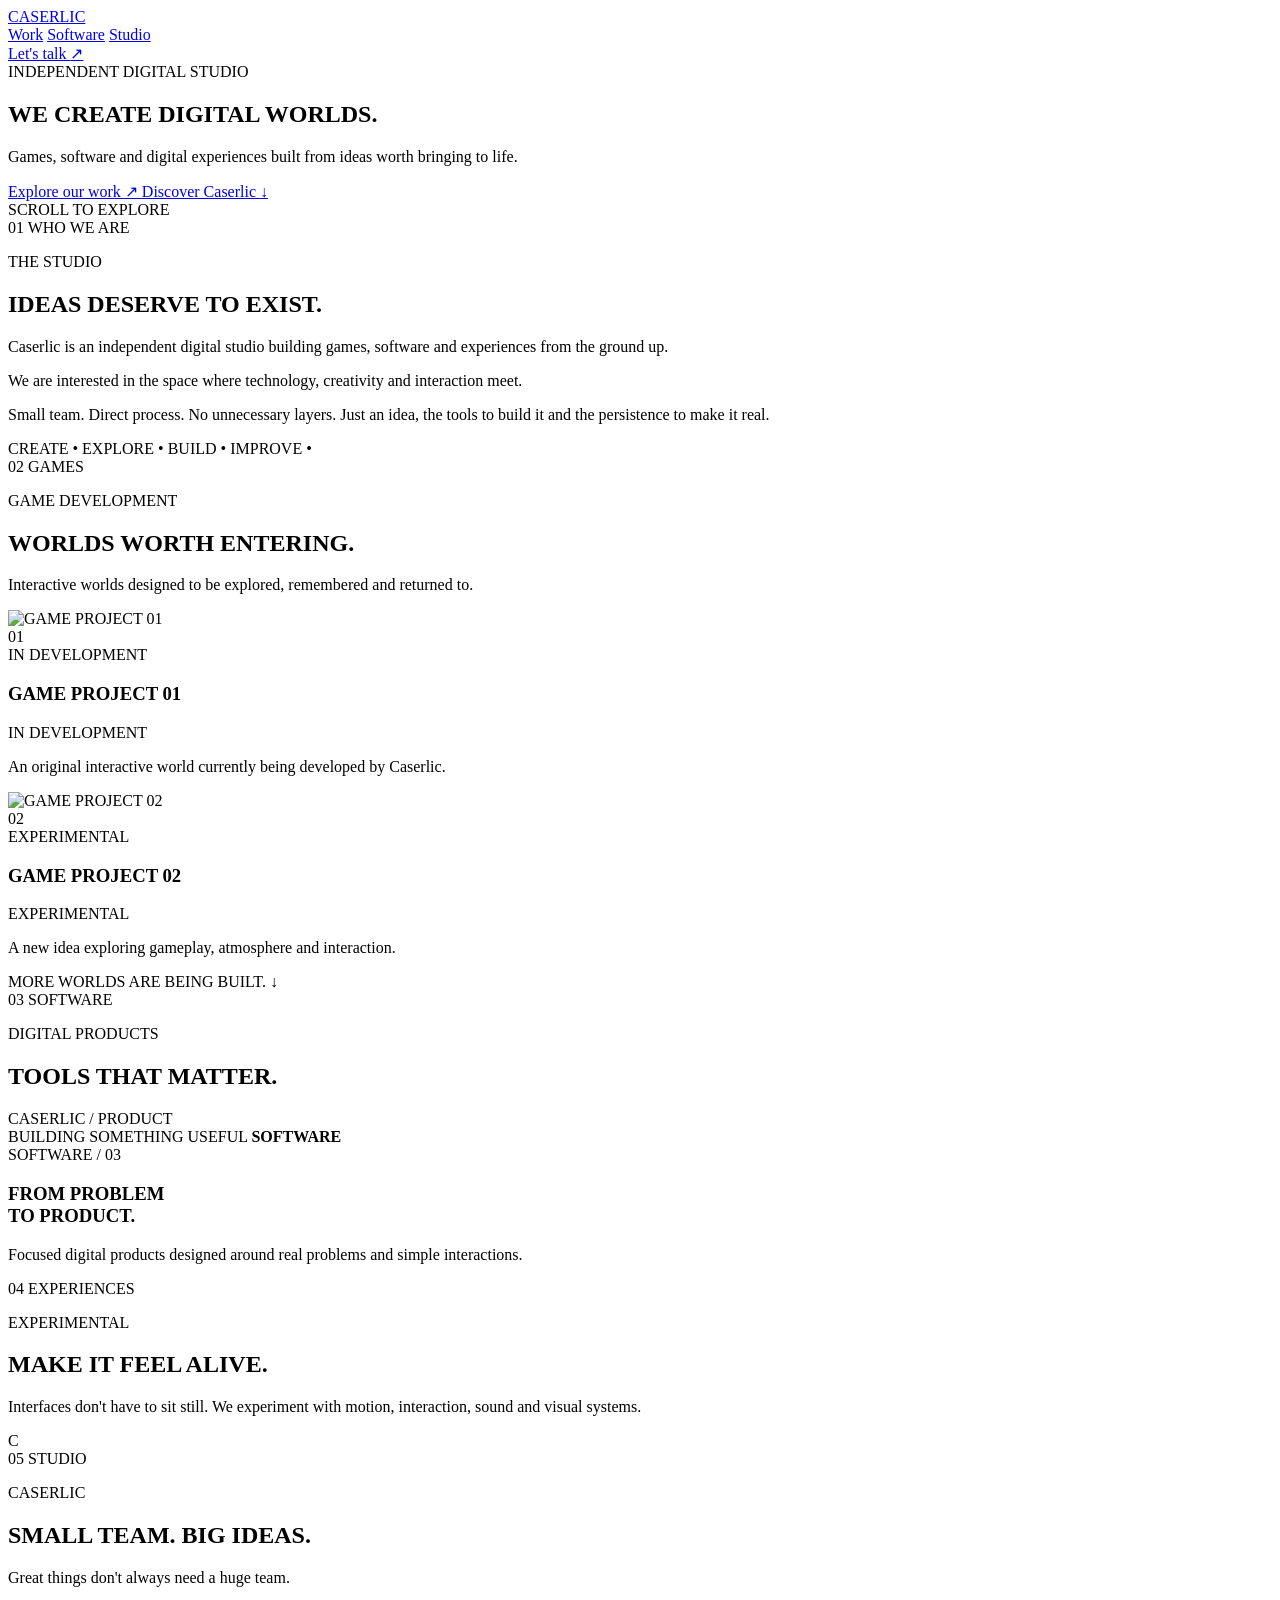
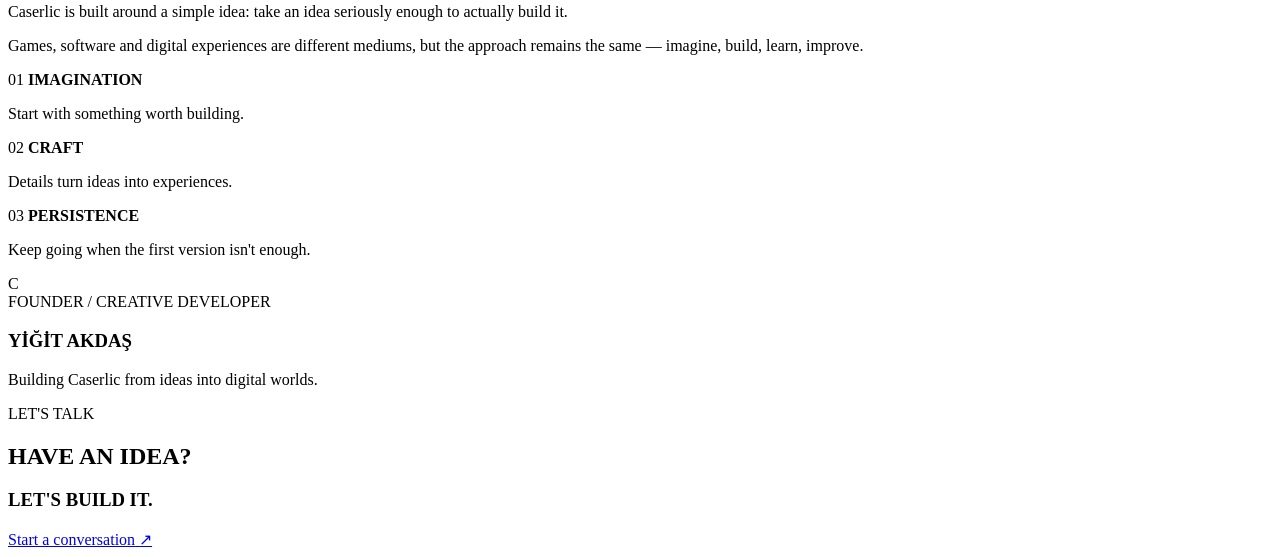
==== commit 3181f684: "Güncelleme" ====
--- a/index.html
+++ b/index.html
@@ -1,530 +1,64 @@
 <!DOCTYPE html>
 <html lang="en">
+
 <head>
     <meta charset="UTF-8">
-    <meta name="viewport" content="width=device-width, initial-scale=1.0">
+
+    <meta
+        name="viewport"
+        content="width=device-width, initial-scale=1.0"
+    >
+
+    <meta
+        name="description"
+        content="Caserlic — Independent digital studio creating games, software and digital experiences."
+    >
 
     <title>Caserlic — Digital Worlds</title>
-    <meta
-        name="description"
-        content="Caserlic is an independent digital studio building games, software and digital experiences."
-    >
 
-    <link rel="stylesheet" href="style.css">
+    <link rel="stylesheet" href="css/variables.css">
+    <link rel="stylesheet" href="css/reset.css">
+    <link rel="stylesheet" href="css/main.css">
+    <link rel="stylesheet" href="css/navigation.css">
+    <link rel="stylesheet" href="css/hero.css">
+    <link rel="stylesheet" href="css/sections.css">
+    <link rel="stylesheet" href="css/projects.css">
+    <link rel="stylesheet" href="css/studio.css">
+    <link rel="stylesheet" href="css/contact.css">
+    <link rel="stylesheet" href="css/footer.css">
+    <link rel="stylesheet" href="css/responsive.css">
 </head>
 
 <body>
 
-    <!-- =========================
-         BACKGROUND
-    ========================== -->
+    <div id="cursor-glow"></div>
 
-    <div class="noise"></div>
+    <div id="site-noise"></div>
 
-    <div class="ambient ambient-one"></div>
-    <div class="ambient ambient-two"></div>
+    <header id="navbar"></header>
 
-    <div class="cursor-glow"></div>
+    <main>
 
+        <section id="hero"></section>
 
-    <!-- =========================
-         NAVIGATION
-    ========================== -->
+        <section id="about"></section>
 
-    <header class="navbar">
+        <section id="games"></section>
 
-        <a href="#top" class="brand">
-            <span class="brand-dot"></span>
-            <span>CASERLIC</span>
-        </a>
+        <section id="software"></section>
 
-        <nav class="nav-links">
-            <a href="#work">Work</a>
-            <a href="#studio">Studio</a>
-            <a href="#contact">Contact</a>
-        </nav>
+        <section id="experiences"></section>
 
-        <a href="#contact" class="nav-cta">
-            Let's talk
-            <span>↗</span>
-        </a>
+        <section id="studio"></section>
 
-    </header>
-
-
-    <!-- =========================
-         HERO
-    ========================== -->
-
-    <main id="top">
-
-        <section class="hero">
-
-            <div class="hero-content">
-
-                <div class="eyebrow">
-                    <span></span>
-                    INDEPENDENT DIGITAL STUDIO
-                </div>
-
-                <h1>
-                    <span>WE CREATE</span>
-                    <span class="gradient-text">DIGITAL</span>
-                    <span class="outline-text">WORLDS.</span>
-                </h1>
-
-                <p class="hero-description">
-                    We build games, software and digital experiences
-                    where technology meets imagination.
-                </p>
-
-                <div class="hero-actions">
-
-                    <a href="#work" class="primary-button">
-                        <span>Explore our work</span>
-                        <span class="button-icon">↗</span>
-                    </a>
-
-                    <a href="#studio" class="text-button">
-                        Discover Caserlic
-                        <span>↓</span>
-                    </a>
-
-                </div>
-
-            </div>
-
-
-            <!-- HERO ORBIT -->
-
-            <div class="hero-visual">
-
-                <div class="orbit-system">
-
-                    <div class="orbit orbit-a"></div>
-                    <div class="orbit orbit-b"></div>
-                    <div class="orbit orbit-c"></div>
-
-                    <div class="planet">
-                        <div class="planet-light"></div>
-                    </div>
-
-                    <div class="particle particle-one"></div>
-                    <div class="particle particle-two"></div>
-                    <div class="particle particle-three"></div>
-
-                </div>
-
-            </div>
-
-
-            <div class="hero-side-label hero-side-one">
-                <small>01</small>
-                GAMES
-            </div>
-
-            <div class="hero-side-label hero-side-two">
-                <small>02</small>
-                SOFTWARE
-            </div>
-
-            <div class="hero-side-label hero-side-three">
-                <small>03</small>
-                EXPERIENCES
-            </div>
-
-
-            <div class="scroll-indicator">
-                <span>SCROLL TO EXPLORE</span>
-                <i></i>
-            </div>
-
-        </section>
-
-
-        <!-- =========================
-             WORK
-        ========================== -->
-
-        <section class="work section" id="work">
-
-            <div class="section-number">01</div>
-
-            <div class="section-heading reveal">
-
-                <div class="eyebrow">
-                    <span></span>
-                    SELECTED WORK
-                </div>
-
-                <h2>
-                    THINGS<br>
-                    WE <span>BUILD.</span>
-                </h2>
-
-                <p>
-                    Projects born from ideas, shaped through technology
-                    and built to become something people remember.
-                </p>
-
-            </div>
-
-
-            <div class="work-grid">
-
-                <!-- GAME -->
-
-                <article class="project-card project-large reveal">
-
-                    <div class="project-art game-art">
-
-                        <div class="art-grid"></div>
-
-                        <div class="art-glow"></div>
-
-                        <div class="floating-ring ring-one"></div>
-                        <div class="floating-ring ring-two"></div>
-
-                        <div class="art-word">
-                            GAME
-                        </div>
-
-                        <span class="art-corner">01 / GAME</span>
-
-                    </div>
-
-                    <div class="project-info">
-
-                        <div>
-                            <span class="project-category">
-                                GAME DEVELOPMENT
-                            </span>
-
-                            <h3>
-                                WORLDS<br>
-                                WORTH ENTERING.
-                            </h3>
-                        </div>
-
-                        <div class="project-meta">
-                            <span>01</span>
-                            <span>IN DEVELOPMENT</span>
-                        </div>
-
-                    </div>
-
-                </article>
-
-
-                <!-- SOFTWARE -->
-
-                <article class="project-card reveal">
-
-                    <div class="project-art software-art">
-
-                        <div class="software-lines"></div>
-
-                        <div class="software-core">
-                            <span></span>
-                            <span></span>
-                            <span></span>
-                        </div>
-
-                        <span class="art-corner">
-                            02 / SOFTWARE
-                        </span>
-
-                    </div>
-
-                    <div class="project-info">
-
-                        <div>
-                            <span class="project-category">
-                                SOFTWARE
-                            </span>
-
-                            <h3>
-                                TOOLS THAT<br>
-                                SOLVE PROBLEMS.
-                            </h3>
-                        </div>
-
-                        <div class="project-meta">
-                            <span>02</span>
-                            <span>BUILDING</span>
-                        </div>
-
-                    </div>
-
-                </article>
-
-
-                <!-- EXPERIENCE -->
-
-                <article class="project-card reveal">
-
-                    <div class="project-art experience-art">
-
-                        <div class="experience-orbit"></div>
-
-                        <div class="experience-center">
-                            <span>C</span>
-                        </div>
-
-                        <span class="art-corner">
-                            03 / EXPERIENCE
-                        </span>
-
-                    </div>
-
-                    <div class="project-info">
-
-                        <div>
-                            <span class="project-category">
-                                DIGITAL EXPERIENCES
-                            </span>
-
-                            <h3>
-                                INTERACTIONS<br>
-                                THAT FEEL ALIVE.
-                            </h3>
-                        </div>
-
-                        <div class="project-meta">
-                            <span>03</span>
-                            <span>EXPERIMENTAL</span>
-                        </div>
-
-                    </div>
-
-                </article>
-
-            </div>
-
-        </section>
-
-
-        <!-- =========================
-             MANIFESTO
-        ========================== -->
-
-        <section class="manifesto section">
-
-            <div class="section-number">02</div>
-
-            <div class="manifesto-inner reveal">
-
-                <div class="eyebrow">
-                    <span></span>
-                    OUR APPROACH
-                </div>
-
-                <h2>
-                    WE DON'T JUST<br>
-                    <span>MAKE THINGS.</span>
-                </h2>
-
-                <div class="manifesto-bottom">
-
-                    <p>
-                        We start with an idea, question what already exists
-                        and build until the result feels worth experiencing.
-                    </p>
-
-                    <div class="manifesto-mark">
-                        <span>C</span>
-                    </div>
-
-                </div>
-
-            </div>
-
-        </section>
-
-
-        <!-- =========================
-             STUDIO
-        ========================== -->
-
-        <section class="studio section" id="studio">
-
-            <div class="section-number">03</div>
-
-            <div class="studio-top reveal">
-
-                <div class="eyebrow">
-                    <span></span>
-                    THE STUDIO
-                </div>
-
-                <h2>
-                    SMALL<br>
-                    <span>TEAM.</span><br>
-                    BIG IDEAS.
-                </h2>
-
-            </div>
-
-
-            <div class="studio-content">
-
-                <div class="studio-copy reveal">
-
-                    <p class="large-copy">
-                        Caserlic is an independent digital studio focused
-                        on creating games, software and experiences.
-                    </p>
-
-                    <p>
-                        We believe great products don't need enormous teams.
-                        They need clear ideas, attention to detail and the
-                        determination to keep building.
-                    </p>
-
-                </div>
-
-
-                <div class="studio-values reveal">
-
-                    <div class="value">
-                        <span>01</span>
-                        <strong>IMAGINATION</strong>
-                        <p>
-                            Ideas come first. Technology gives them form.
-                        </p>
-                    </div>
-
-                    <div class="value">
-                        <span>02</span>
-                        <strong>CRAFT</strong>
-                        <p>
-                            Every interaction should have a reason.
-                        </p>
-                    </div>
-
-                    <div class="value">
-                        <span>03</span>
-                        <strong>PERSISTENCE</strong>
-                        <p>
-                            We keep building until the idea becomes real.
-                        </p>
-                    </div>
-
-                </div>
-
-            </div>
-
-
-            <!-- FOUNDER -->
-
-            <div class="founder reveal">
-
-                <div class="founder-line"></div>
-
-                <div class="founder-label">
-                    <span>THE PERSON BEHIND CASERLIC</span>
-                </div>
-
-                <div class="founder-main">
-
-                    <div class="founder-avatar">
-                        C
-                    </div>
-
-                    <div>
-
-                        <span class="founder-role">
-                            FOUNDER / CREATIVE DEVELOPER
-                        </span>
-
-                        <h3>
-                            YİĞİT AKDAŞ
-                        </h3>
-
-                        <p>
-                            Building Caserlic from ideas into digital worlds.
-                        </p>
-
-                    </div>
-
-                </div>
-
-            </div>
-
-        </section>
-
-
-        <!-- =========================
-             CONTACT
-        ========================== -->
-
-        <section class="contact section" id="contact">
-
-            <div class="section-number">04</div>
-
-            <div class="contact-content reveal">
-
-                <div class="eyebrow">
-                    <span></span>
-                    GET IN TOUCH
-                </div>
-
-                <h2>
-                    HAVE AN<br>
-                    <span>IDEA?</span>
-                </h2>
-
-                <h3>
-                    LET'S BUILD IT.
-                </h3>
-
-                <a href="mailto:hello@caserlic.com" class="contact-button">
-
-                    <span>
-                        Start a conversation
-                    </span>
-
-                    <span>
-                        ↗
-                    </span>
-
-                </a>
-
-            </div>
-
-
-            <div class="contact-orb">
-                <div></div>
-            </div>
-
-        </section>
+        <section id="contact"></section>
 
     </main>
 
+    <footer id="footer"></footer>
 
-    <!-- =========================
-         FOOTER
-    ========================== -->
-
-    <footer>
-
-        <div class="footer-brand">
-            <span class="brand-dot"></span>
-            CASERLIC
-        </div>
-
-        <div class="footer-center">
-            GAMES · SOFTWARE · EXPERIENCES
-        </div>
-
-        <div class="footer-right">
-            © 2026 CASERLIC
-        </div>
-
-    </footer>
-
-
-    <script src="scripts.js"></script>
+    <script type="module" src="js/main.js"></script>
 
 </body>
+
 </html>
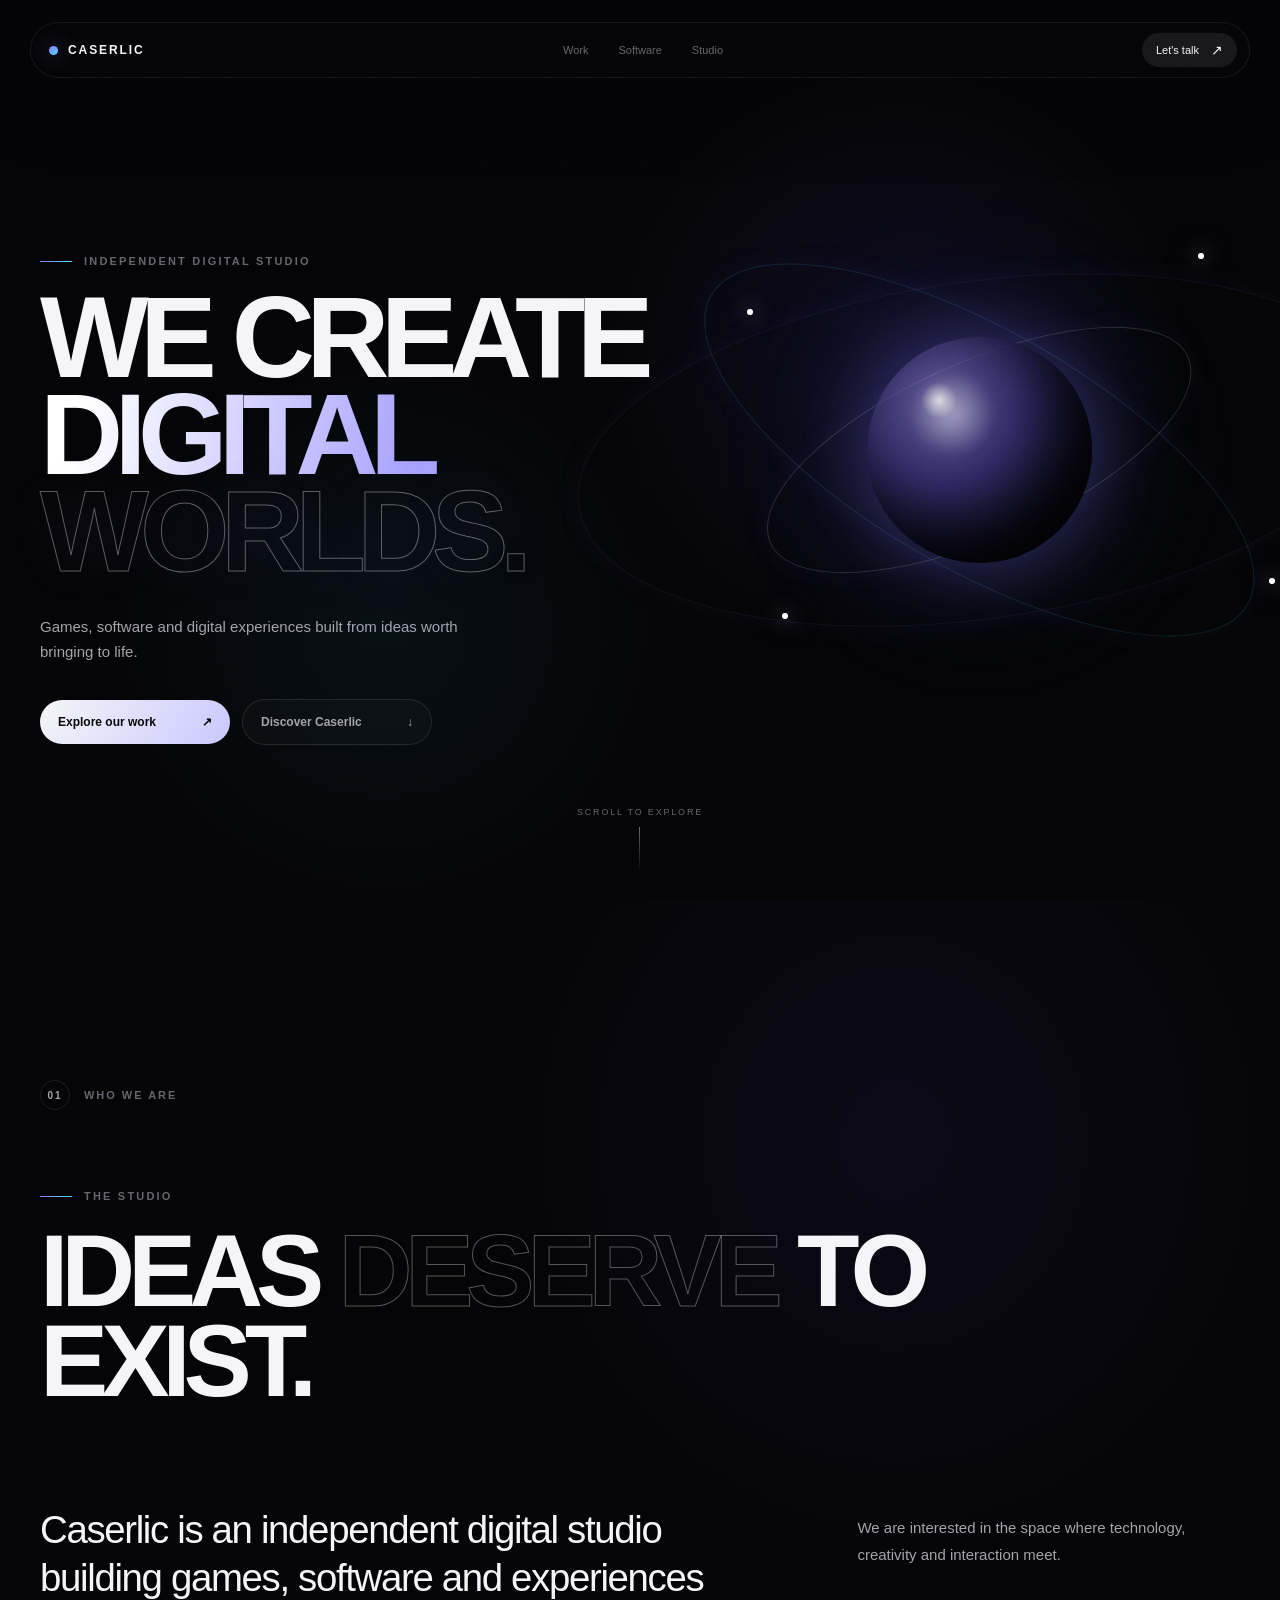
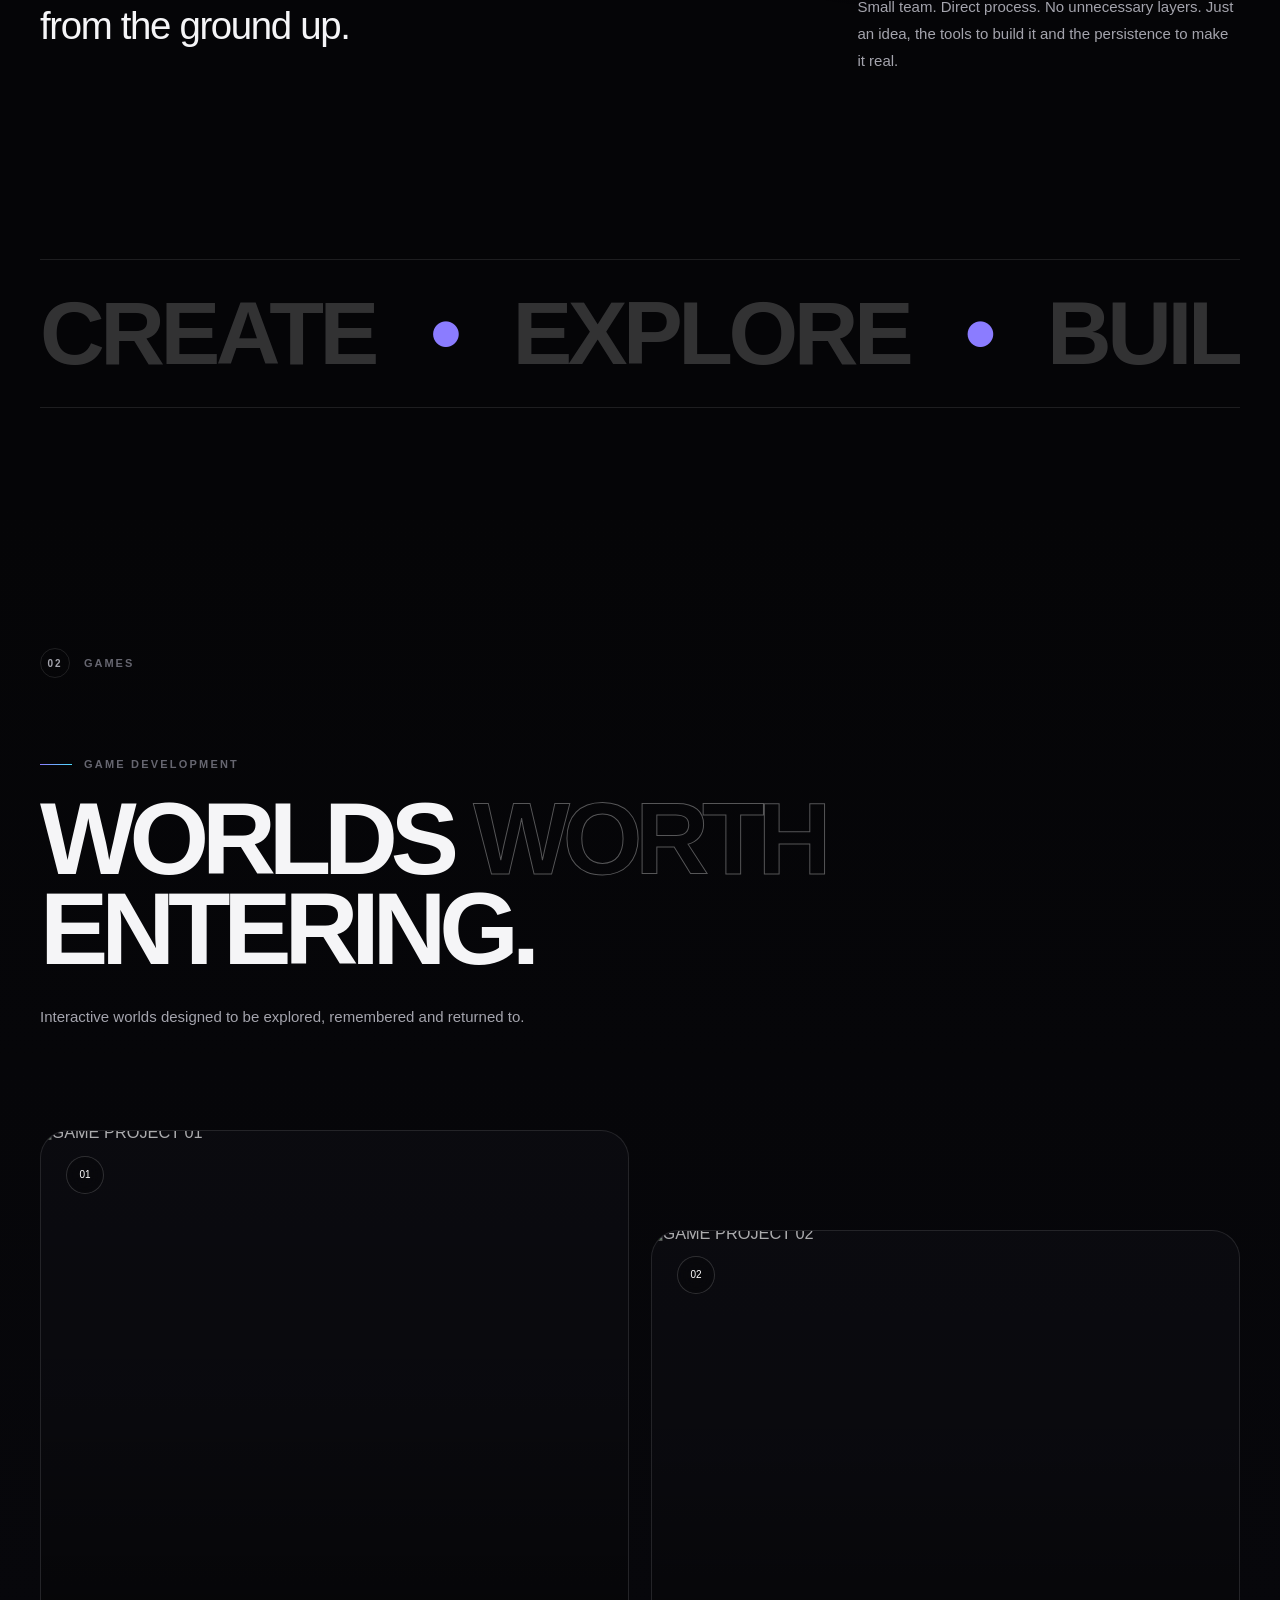
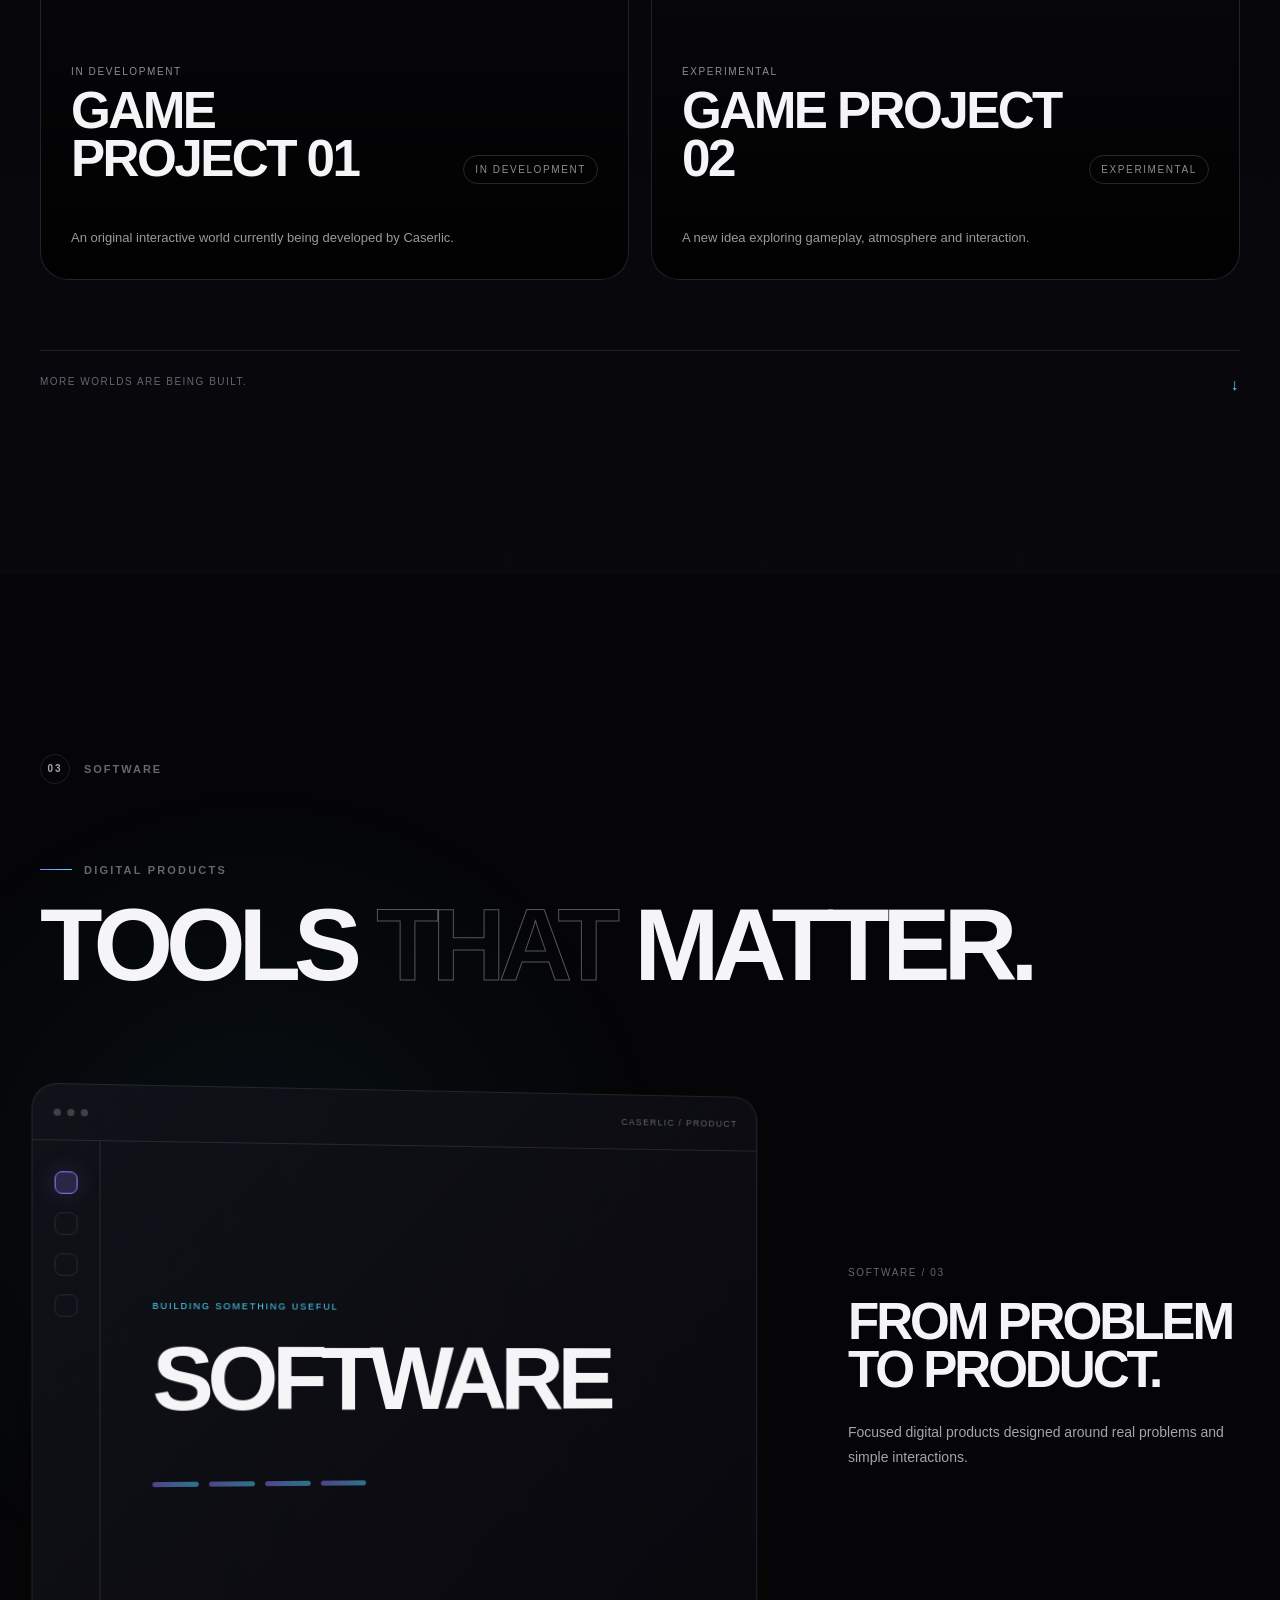
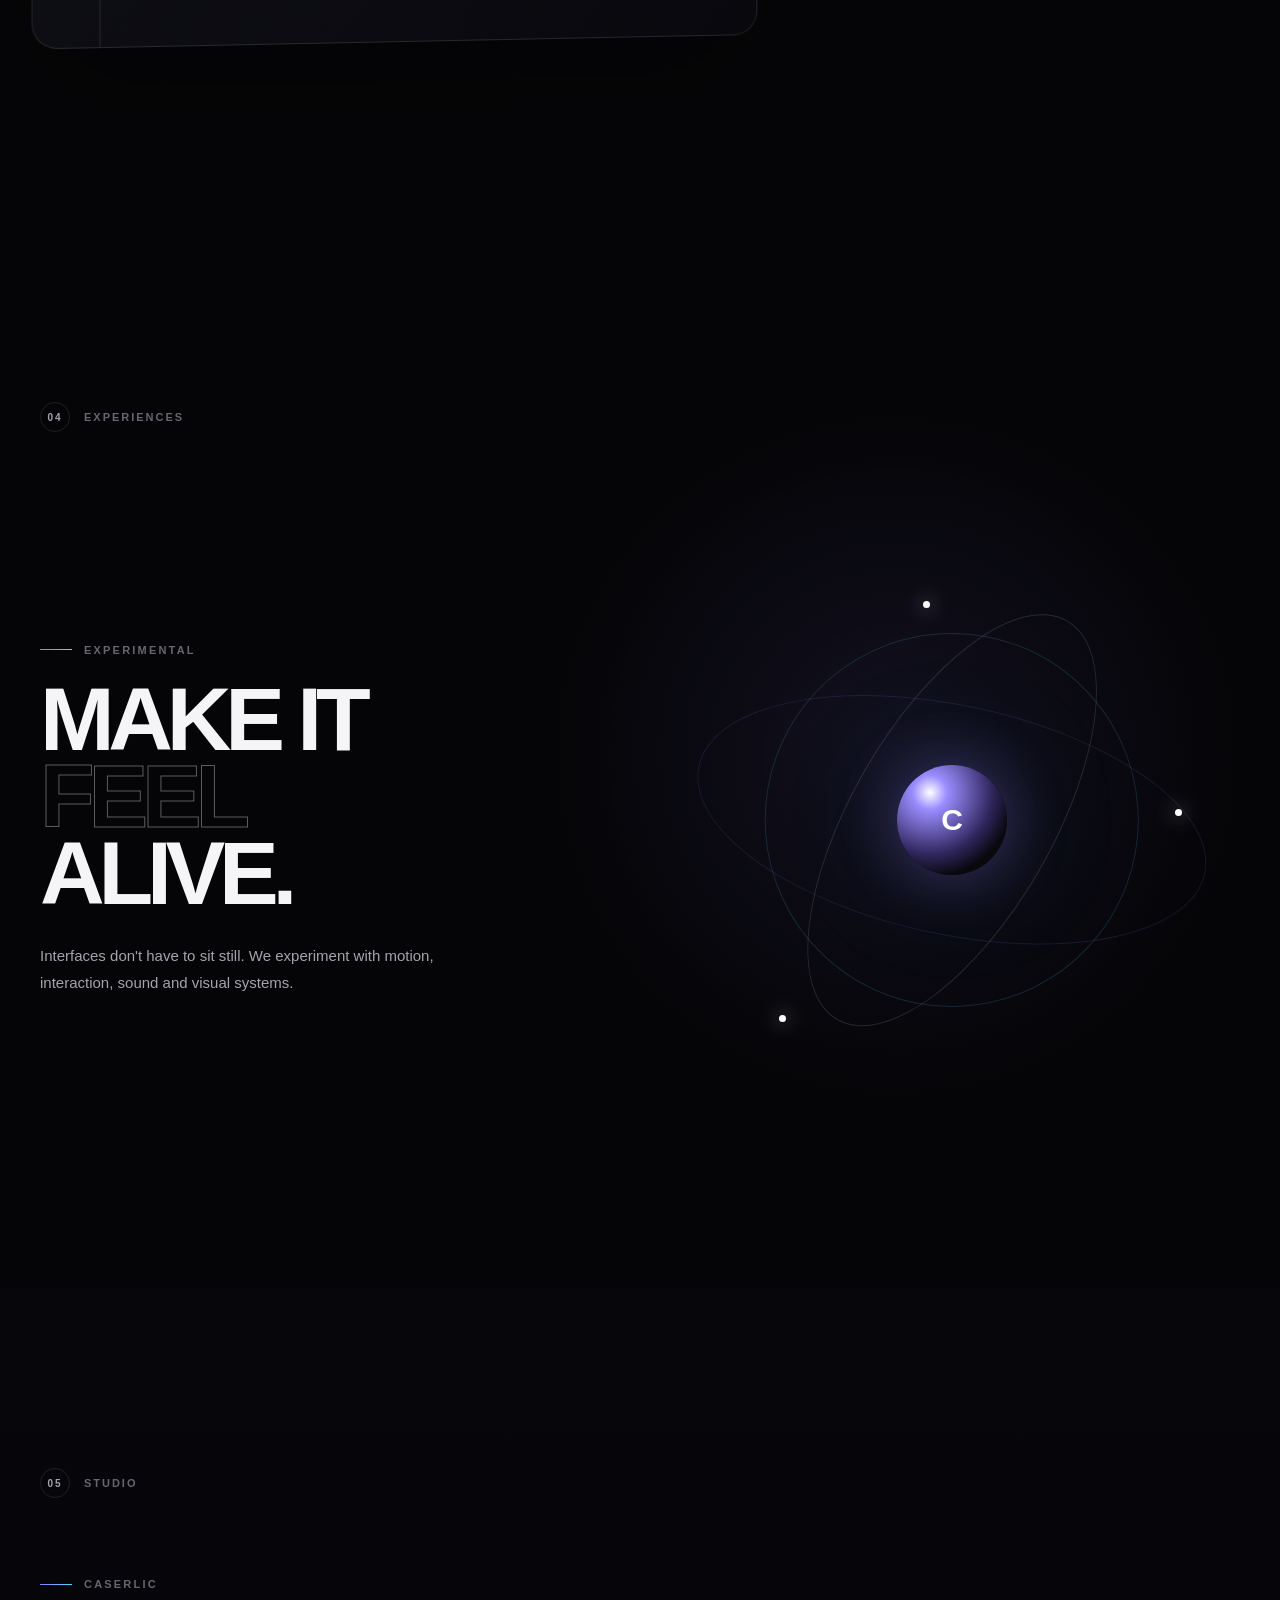
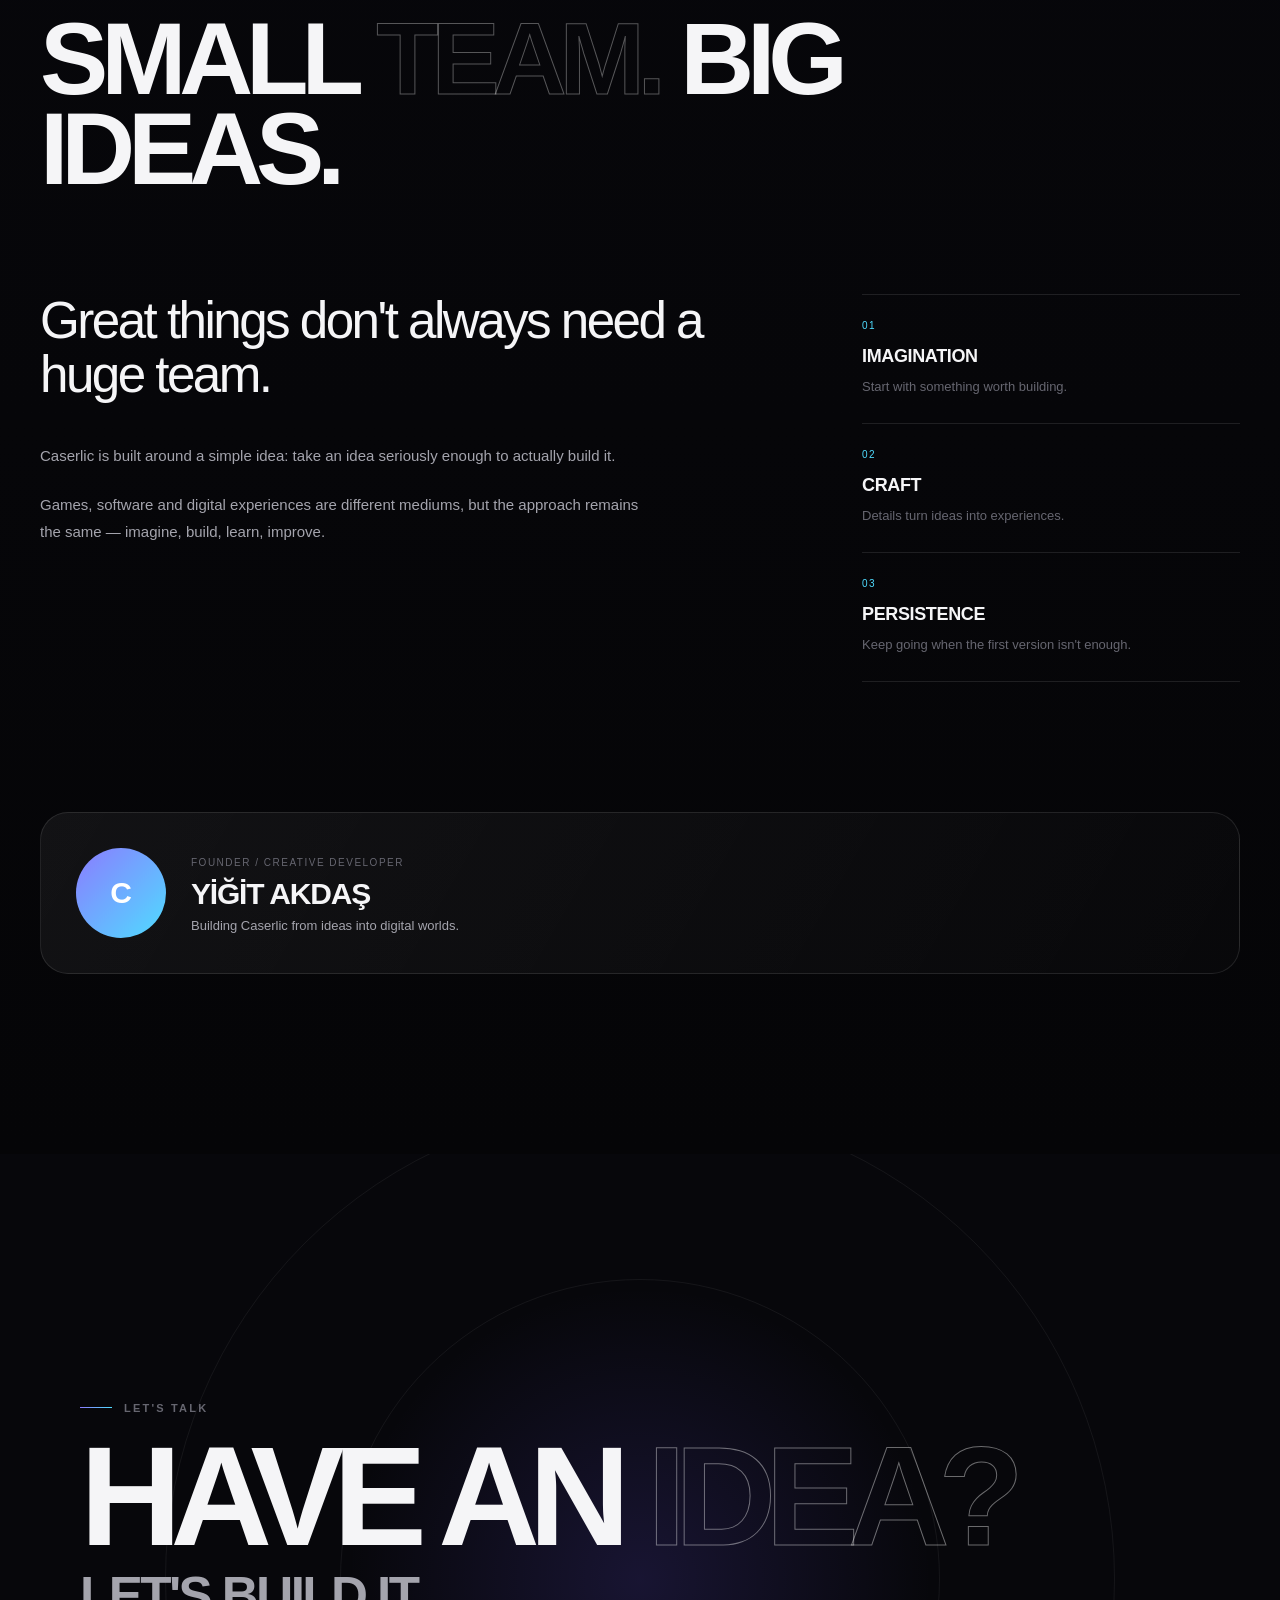
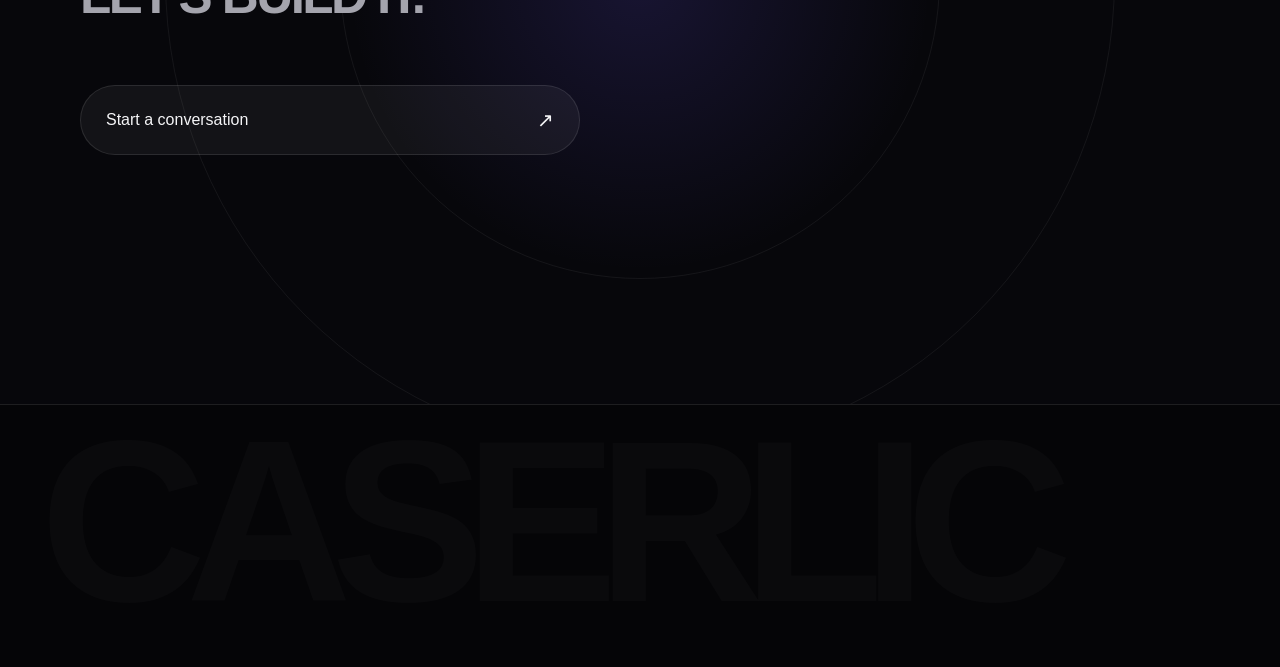
==== commit 179970ec: "Güncelleme" ====
--- a/index.html
+++ b/index.html
@@ -23,6 +23,8 @@
     <link rel="stylesheet" href="css/hero.css">
     <link rel="stylesheet" href="css/sections.css">
     <link rel="stylesheet" href="css/projects.css">
+    <link rel="stylesheet" href="css/software.css">
+    <link rel="stylesheet" href="css/experiences.css">
     <link rel="stylesheet" href="css/studio.css">
     <link rel="stylesheet" href="css/contact.css">
     <link rel="stylesheet" href="css/footer.css">
--- a/css/variables.css
+++ b/css/variables.css
@@ -0,0 +1,24 @@
+:root {
+    --bg: #050507;
+    --bg-soft: #0a0a0f;
+    --surface: rgba(255, 255, 255, 0.055);
+    --surface-strong: rgba(255, 255, 255, 0.09);
+
+    --text: #f5f5f7;
+    --text-soft: #a4a4ad;
+    --text-muted: #666670;
+
+    --line: rgba(255, 255, 255, 0.1);
+    --line-strong: rgba(255, 255, 255, 0.18);
+
+    --accent: #8b7cff;
+    --accent-2: #4fdcff;
+    --accent-3: #b78cff;
+
+    --max-width: 1400px;
+
+    --ease: cubic-bezier(0.22, 1, 0.36, 1);
+    --ease-soft: cubic-bezier(0.16, 1, 0.3, 1);
+
+    --radius: 28px;
+}
--- a/css/main.css
+++ b/css/main.css
@@ -0,0 +1,203 @@
+body {
+    position: relative;
+}
+
+#site-noise {
+    position: fixed;
+    inset: 0;
+
+    pointer-events: none;
+    z-index: 9998;
+
+    opacity: 0.035;
+
+    background-image:
+        url("data:image/svg+xml,%3Csvg viewBox='0 0 180 180' xmlns='http://www.w3.org/2000/svg'%3E%3Cfilter id='n'%3E%3CfeTurbulence type='fractalNoise' baseFrequency='.9' numOctaves='4' stitchTiles='stitch'/%3E%3C/filter%3E%3Crect width='100%25' height='100%25' filter='url(%23n)' opacity='.8'/%3E%3C/svg%3E");
+
+    mix-blend-mode: soft-light;
+}
+
+#cursor-glow {
+    position: fixed;
+
+    width: 420px;
+    height: 420px;
+
+    border-radius: 50%;
+
+    pointer-events: none;
+
+    transform:
+        translate(-50%, -50%)
+        scale(0.7);
+
+    background:
+        radial-gradient(
+            circle,
+            rgba(139, 124, 255, 0.12),
+            rgba(79, 220, 255, 0.035) 35%,
+            transparent 70%
+        );
+
+    opacity: 0;
+
+    z-index: 1;
+
+    transition:
+        opacity 0.5s ease,
+        transform 0.8s var(--ease);
+}
+
+#cursor-glow.active {
+    opacity: 1;
+    transform:
+        translate(-50%, -50%)
+        scale(1);
+}
+
+main {
+    position: relative;
+    z-index: 2;
+}
+
+section {
+    position: relative;
+    width: 100%;
+}
+
+.section-shell {
+    width: min(
+        calc(100% - 80px),
+        var(--max-width)
+    );
+
+    margin: 0 auto;
+}
+
+.section-label {
+    display: flex;
+    align-items: center;
+    gap: 14px;
+
+    color: var(--text-muted);
+
+    font-size: 11px;
+    font-weight: 600;
+
+    letter-spacing: 0.18em;
+    text-transform: uppercase;
+}
+
+.section-label span {
+    display: inline-flex;
+
+    align-items: center;
+    justify-content: center;
+
+    width: 30px;
+    height: 30px;
+
+    border: 1px solid var(--line);
+    border-radius: 50%;
+
+    color: var(--text-soft);
+
+    font-size: 10px;
+}
+
+.eyebrow {
+    display: flex;
+    align-items: center;
+    gap: 12px;
+
+    color: var(--text-muted);
+
+    font-size: 11px;
+    font-weight: 600;
+
+    letter-spacing: 0.2em;
+}
+
+.eyebrow-line {
+    width: 32px;
+    height: 1px;
+
+    background:
+        linear-gradient(
+            90deg,
+            var(--accent),
+            var(--accent-2)
+        );
+}
+
+.reveal {
+    opacity: 0;
+
+    transform:
+        translateY(50px)
+        scale(0.985);
+
+    transition:
+        opacity 1s var(--ease),
+        transform 1s var(--ease);
+}
+
+.reveal.is-visible {
+    opacity: 1;
+
+    transform:
+        translateY(0)
+        scale(1);
+}
+
+.button-primary,
+.button-secondary {
+    display: inline-flex;
+
+    align-items: center;
+    justify-content: space-between;
+
+    gap: 30px;
+
+    min-width: 190px;
+    padding: 15px 18px;
+
+    border-radius: 999px;
+
+    font-size: 12px;
+    font-weight: 600;
+
+    transition:
+        transform 0.5s var(--ease),
+        background 0.5s ease,
+        border-color 0.5s ease;
+}
+
+.button-primary {
+    color: #08080a;
+
+    background:
+        linear-gradient(
+            120deg,
+            #f5f5f7,
+            #c9c8ff
+        );
+}
+
+.button-secondary {
+    border: 1px solid var(--line);
+
+    color: var(--text-soft);
+
+    background: rgba(255, 255, 255, 0.025);
+}
+
+.button-primary:hover,
+.button-secondary:hover {
+    transform: translateY(-4px);
+}
+
+.button-secondary:hover {
+    border-color: var(--line-strong);
+    background: rgba(255, 255, 255, 0.07);
+}
--- a/css/navigation.css
+++ b/css/navigation.css
@@ -0,0 +1,143 @@
+#navbar {
+    position: fixed;
+
+    top: 0;
+    left: 0;
+
+    width: 100%;
+
+    z-index: 1000;
+
+    padding: 22px 30px;
+
+    pointer-events: none;
+}
+
+.nav-inner {
+    width: min(
+        calc(100% - 0px),
+        1500px
+    );
+
+    margin: 0 auto;
+
+    display: grid;
+
+    grid-template-columns:
+        1fr
+        auto
+        1fr;
+
+    align-items: center;
+
+    padding: 10px 12px 10px 18px;
+
+    border: 1px solid rgba(255, 255, 255, 0.075);
+
+    border-radius: 999px;
+
+    background:
+        rgba(7, 7, 10, 0.65);
+
+    backdrop-filter: blur(24px);
+    -webkit-backdrop-filter: blur(24px);
+
+    box-shadow:
+        0 20px 80px rgba(0, 0, 0, 0.25);
+
+    pointer-events: auto;
+}
+
+.nav-brand {
+    display: flex;
+    align-items: center;
+    gap: 10px;
+
+    font-size: 12px;
+    font-weight: 700;
+
+    letter-spacing: 0.16em;
+}
+
+.nav-brand span {
+    width: 9px;
+    height: 9px;
+
+    border-radius: 50%;
+
+    background:
+        linear-gradient(
+            135deg,
+            var(--accent),
+            var(--accent-2)
+        );
+
+    box-shadow:
+        0 0 20px rgba(139, 124, 255, 0.6);
+}
+
+nav {
+    display: flex;
+    align-items: center;
+    gap: 30px;
+}
+
+nav a {
+    position: relative;
+
+    color: var(--text-muted);
+
+    font-size: 11px;
+    font-weight: 500;
+
+    transition: color 0.3s ease;
+}
+
+nav a::after {
+    content: "";
+
+    position: absolute;
+
+    left: 0;
+    bottom: -6px;
+
+    width: 0;
+    height: 1px;
+
+    background:
+        linear-gradient(
+            90deg,
+            var(--accent),
+            var(--accent-2)
+        );
+
+    transition: width 0.4s var(--ease);
+}
+
+nav a:hover {
+    color: var(--text);
+}
+
+nav a:hover::after {
+    width: 100%;
+}
+
+.nav-contact {
+    justify-self: end;
+
+    display: flex;
+    align-items: center;
+    gap: 12px;
+
+    padding: 9px 14px;
+
+    border-radius: 999px;
+
+    background: rgba(255, 255, 255, 0.08);
+
+    font-size: 11px;
+}
+
+.nav-contact span {
+    font-size: 14px;
+}
--- a/css/hero.css
+++ b/css/hero.css
@@ -0,0 +1,441 @@
+#hero {
+    min-height: 100svh;
+}
+
+.hero-section {
+    position: relative;
+
+    min-height: 100svh;
+
+    display: flex;
+    align-items: center;
+
+    overflow: hidden;
+
+    background:
+        radial-gradient(
+            circle at 70% 40%,
+            rgba(101, 81, 255, 0.11),
+            transparent 28%
+        ),
+        radial-gradient(
+            circle at 30% 70%,
+            rgba(47, 191, 255, 0.06),
+            transparent 25%
+        ),
+        var(--bg);
+}
+
+.hero-section::before {
+    content: "";
+
+    position: absolute;
+    inset: 0;
+
+    background-image:
+        linear-gradient(
+            rgba(255,255,255,0.025) 1px,
+            transparent 1px
+        ),
+        linear-gradient(
+            90deg,
+            rgba(255,255,255,0.025) 1px,
+            transparent 1px
+        );
+
+    background-size: 80px 80px;
+
+    mask-image:
+        radial-gradient(
+            circle at center,
+            black,
+            transparent 75%
+        );
+
+    opacity: 0.5;
+}
+
+.hero-content {
+    position: relative;
+
+    z-index: 5;
+
+    width: min(
+        calc(100% - 80px),
+        var(--max-width)
+    );
+
+    margin: 0 auto;
+
+    padding-top: 100px;
+}
+
+.hero-title {
+    margin-top: 22px;
+
+    max-width: 850px;
+
+    font-size:
+        clamp(
+            60px,
+            9vw,
+            150px
+        );
+
+    line-height: 0.84;
+
+    letter-spacing: -0.075em;
+
+    font-weight: 650;
+}
+
+.hero-title span {
+    display: block;
+}
+
+.hero-gradient {
+    background:
+        linear-gradient(
+            100deg,
+            #ffffff 5%,
+            #a8a2ff 45%,
+            #70dcff 100%
+        );
+
+    -webkit-background-clip: text;
+    background-clip: text;
+
+    color: transparent;
+}
+
+.hero-outline {
+    color: transparent;
+
+    -webkit-text-stroke:
+        1px rgba(255,255,255,0.35);
+
+    text-shadow:
+        0 0 50px rgba(139,124,255,0.08);
+}
+
+.hero-description {
+    max-width: 470px;
+
+    margin-top: 34px;
+
+    color: var(--text-soft);
+
+    font-size: 15px;
+    line-height: 1.7;
+}
+
+.hero-actions {
+    display: flex;
+
+    align-items: center;
+
+    gap: 12px;
+
+    margin-top: 34px;
+}
+
+.hero-universe {
+    position: absolute;
+
+    right: -4vw;
+    top: 50%;
+
+    width: min(55vw, 800px);
+    aspect-ratio: 1;
+
+    transform:
+        translateY(-50%);
+
+    pointer-events: none;
+}
+
+.hero-universe::before {
+    content: "";
+
+    position: absolute;
+    inset: 15%;
+
+    border-radius: 50%;
+
+    background:
+        radial-gradient(
+            circle,
+            rgba(139,124,255,0.12),
+            rgba(139,124,255,0.025) 45%,
+            transparent 70%
+        );
+
+    filter: blur(30px);
+
+    animation:
+        universePulse 5s ease-in-out infinite;
+}
+
+.hero-planet {
+    position: absolute;
+
+    width: 32%;
+    aspect-ratio: 1;
+
+    left: 34%;
+    top: 34%;
+
+    border-radius: 50%;
+
+    background:
+        radial-gradient(
+            circle at 32% 28%,
+            rgba(255,255,255,0.8),
+            rgba(165,150,255,0.45) 8%,
+            rgba(57,49,120,0.8) 38%,
+            rgba(8,8,20,0.95) 72%
+        );
+
+    box-shadow:
+        inset -30px -30px 70px rgba(0,0,0,0.7),
+        0 0 70px rgba(121,101,255,0.3),
+        0 0 160px rgba(70,200,255,0.08);
+
+    animation:
+        planetFloat 7s ease-in-out infinite;
+}
+
+.planet-highlight {
+    position: absolute;
+
+    inset: 10%;
+
+    border-radius: 50%;
+
+    background:
+        radial-gradient(
+            circle at 35% 30%,
+            rgba(255,255,255,0.45),
+            transparent 25%
+        );
+
+    filter: blur(4px);
+}
+
+.hero-orbit {
+    position: absolute;
+
+    left: 50%;
+    top: 50%;
+
+    border: 1px solid rgba(255,255,255,0.15);
+
+    border-radius: 50%;
+
+    transform:
+        translate(-50%, -50%)
+        rotate(-20deg);
+
+    box-shadow:
+        0 0 30px rgba(139,124,255,0.05);
+}
+
+.orbit-1 {
+    width: 65%;
+    height: 25%;
+
+    transform:
+        translate(-50%, -50%)
+        rotate(-24deg);
+
+    animation:
+        orbitSpin 13s linear infinite;
+}
+
+.orbit-2 {
+    width: 88%;
+    height: 34%;
+
+    transform:
+        translate(-50%, -50%)
+        rotate(30deg);
+
+    border-color:
+        rgba(90, 210, 255, 0.14);
+
+    animation:
+        orbitSpinReverse 19s linear infinite;
+}
+
+.orbit-3 {
+    width: 115%;
+    height: 48%;
+
+    transform:
+        translate(-50%, -50%)
+        rotate(-8deg);
+
+    border-color:
+        rgba(180, 140, 255, 0.08);
+
+    animation:
+        orbitSpin 26s linear infinite;
+}
+
+.hero-particle {
+    position: absolute;
+
+    width: 6px;
+    height: 6px;
+
+    border-radius: 50%;
+
+    background: white;
+
+    box-shadow:
+        0 0 20px rgba(255,255,255,0.8),
+        0 0 40px rgba(130,110,255,0.5);
+
+    animation:
+        particleFloat 4s ease-in-out infinite;
+}
+
+.particle-1 {
+    left: 17%;
+    top: 30%;
+}
+
+.particle-2 {
+    right: 18%;
+    top: 22%;
+
+    animation-delay: -1s;
+}
+
+.particle-3 {
+    left: 22%;
+    bottom: 26%;
+
+    animation-delay: -2s;
+}
+
+.particle-4 {
+    right: 8%;
+    bottom: 31%;
+
+    animation-delay: -3s;
+}
+
+.hero-scroll {
+    position: absolute;
+
+    left: 50%;
+    bottom: 28px;
+
+    transform: translateX(-50%);
+
+    display: flex;
+    flex-direction: column;
+    align-items: center;
+
+    gap: 10px;
+
+    color: var(--text-muted);
+
+    font-size: 9px;
+
+    letter-spacing: 0.2em;
+}
+
+.scroll-line {
+    width: 1px;
+    height: 45px;
+
+    background:
+        linear-gradient(
+            var(--text-muted),
+            transparent
+        );
+
+    animation:
+        scrollPulse 2s ease-in-out infinite;
+}
+
+@keyframes planetFloat {
+    0%,
+    100% {
+        transform: translateY(0);
+    }
+
+    50% {
+        transform: translateY(-18px);
+    }
+}
+
+@keyframes universePulse {
+    0%,
+    100% {
+        transform: scale(0.95);
+        opacity: 0.7;
+    }
+
+    50% {
+        transform: scale(1.08);
+        opacity: 1;
+    }
+}
+
+@keyframes orbitSpin {
+    from {
+        transform:
+            translate(-50%, -50%)
+            rotate(-24deg);
+    }
+
+    to {
+        transform:
+            translate(-50%, -50%)
+            rotate(336deg);
+    }
+}
+
+@keyframes orbitSpinReverse {
+    from {
+        transform:
+            translate(-50%, -50%)
+            rotate(30deg);
+    }
+
+    to {
+        transform:
+            translate(-50%, -50%)
+            rotate(-330deg);
+    }
+}
+
+@keyframes particleFloat {
+    0%,
+    100% {
+        transform: translateY(0);
+        opacity: 0.45;
+    }
+
+    50% {
+        transform: translateY(-20px);
+        opacity: 1;
+    }
+}
+
+@keyframes scrollPulse {
+    0%,
+    100% {
+        opacity: 0.25;
+        transform: scaleY(0.6);
+        transform-origin: top;
+    }
+
+    50% {
+        opacity: 1;
+        transform: scaleY(1);
+    }
+}
--- a/css/sections.css
+++ b/css/sections.css
@@ -0,0 +1,137 @@
+#about {
+    padding: 180px 0 100px;
+
+    background:
+        radial-gradient(
+            ellipse at 70% 20%,
+            rgba(115, 91, 255, 0.07),
+            transparent 35%
+        );
+}
+
+.about-section {
+    min-height: 900px;
+}
+
+.about-heading {
+    margin-top: 80px;
+}
+
+.about-heading h2,
+.projects-heading h2,
+.software-heading h2,
+.studio-heading h2 {
+    max-width: 1000px;
+
+    margin-top: 24px;
+
+    font-size:
+        clamp(
+            55px,
+            8vw,
+            125px
+        );
+
+    line-height: 0.88;
+
+    letter-spacing: -0.07em;
+}
+
+.about-heading h2 span,
+.projects-heading h2 span,
+.software-heading h2 span,
+.studio-heading h2 span {
+    color: transparent;
+
+    -webkit-text-stroke:
+        1px rgba(255,255,255,0.32);
+}
+
+.about-layout {
+    display: grid;
+
+    grid-template-columns:
+        1.5fr
+        0.8fr;
+
+    gap: 100px;
+
+    margin-top: 100px;
+}
+
+.large-statement {
+    max-width: 760px;
+
+    font-size:
+        clamp(
+            25px,
+            3vw,
+            44px
+        );
+
+    line-height: 1.25;
+
+    letter-spacing: -0.035em;
+}
+
+.about-detail {
+    padding-top: 8px;
+}
+
+.about-detail p {
+    margin-bottom: 25px;
+
+    color: var(--text-soft);
+
+    font-size: 15px;
+    line-height: 1.8;
+}
+
+.about-marquee {
+    margin-top: 160px;
+
+    overflow: hidden;
+
+    border-top: 1px solid var(--line);
+    border-bottom: 1px solid var(--line);
+
+    padding: 22px 0;
+
+    white-space: nowrap;
+}
+
+.about-marquee div {
+    width: max-content;
+
+    color: rgba(255,255,255,0.18);
+
+    font-size:
+        clamp(
+            40px,
+            7vw,
+            100px
+        );
+
+    font-weight: 600;
+
+    letter-spacing: -0.05em;
+
+    animation:
+        marquee 22s linear infinite;
+}
+
+.about-marquee span {
+    margin: 0 35px;
+
+    color: var(--accent);
+}
+
+@keyframes marquee {
+    from {
+        transform: translateX(0);
+    }
+
+    to {
+        transform: translateX(-50%);
+    }
+}
--- a/css/projects.css
+++ b/css/projects.css
@@ -0,0 +1,228 @@
+#games {
+    padding: 140px 0 180px;
+
+    background:
+        linear-gradient(
+            180deg,
+            var(--bg),
+            #08080d
+        );
+}
+
+.projects-heading {
+    margin-top: 80px;
+}
+
+.heading-description {
+    max-width: 500px;
+
+    margin-top: 30px;
+
+    color: var(--text-soft);
+
+    font-size: 15px;
+    line-height: 1.7;
+}
+
+.projects-grid {
+    display: grid;
+
+    grid-template-columns:
+        repeat(2, minmax(0, 1fr));
+
+    gap: 22px;
+
+    margin-top: 100px;
+}
+
+.project-card {
+    position: relative;
+
+    min-height: 650px;
+
+    overflow: hidden;
+
+    border: 1px solid var(--line);
+
+    border-radius: var(--radius);
+
+    background: #0b0b10;
+
+    cursor: pointer;
+
+    transition:
+        transform 0.8s var(--ease),
+        border-color 0.6s ease;
+}
+
+.project-card:nth-child(2) {
+    margin-top: 100px;
+}
+
+.project-card:hover {
+    transform: translateY(-10px);
+
+    border-color:
+        rgba(160, 145, 255, 0.35);
+}
+
+.project-image {
+    position: absolute;
+    inset: 0;
+
+    overflow: hidden;
+}
+
+.project-image img {
+    width: 100%;
+    height: 100%;
+
+    object-fit: cover;
+
+    opacity: 0.72;
+
+    transform: scale(1.02);
+
+    transition:
+        transform 1.2s var(--ease),
+        opacity 0.8s ease;
+}
+
+.project-card:hover
+.project-image img {
+    transform: scale(1.08);
+
+    opacity: 0.95;
+}
+
+.project-overlay {
+    position: absolute;
+    inset: 0;
+
+    background:
+        linear-gradient(
+            180deg,
+            rgba(0,0,0,0.05),
+            rgba(0,0,0,0.15) 35%,
+            rgba(0,0,0,0.92) 100%
+        );
+}
+
+.project-number {
+    position: absolute;
+
+    top: 25px;
+    left: 25px;
+
+    display: flex;
+
+    align-items: center;
+    justify-content: center;
+
+    width: 38px;
+    height: 38px;
+
+    border: 1px solid rgba(255,255,255,0.16);
+
+    border-radius: 50%;
+
+    background:
+        rgba(0,0,0,0.2);
+
+    backdrop-filter: blur(10px);
+
+    color: white;
+
+    font-size: 10px;
+}
+
+.project-info {
+    position: absolute;
+
+    left: 30px;
+    right: 30px;
+    bottom: 95px;
+
+    display: flex;
+
+    align-items: flex-end;
+    justify-content: space-between;
+
+    gap: 20px;
+}
+
+.project-category,
+.project-status {
+    color: rgba(255,255,255,0.55);
+
+    font-size: 10px;
+
+    letter-spacing: 0.16em;
+
+    text-transform: uppercase;
+}
+
+.project-info h3 {
+    margin-top: 8px;
+
+    font-size:
+        clamp(
+            30px,
+            4vw,
+            58px
+        );
+
+    line-height: 0.95;
+
+    letter-spacing: -0.05em;
+}
+
+.project-status {
+    padding: 8px 11px;
+
+    border: 1px solid rgba(255,255,255,0.14);
+
+    border-radius: 999px;
+
+    white-space: nowrap;
+}
+
+.project-description {
+    position: absolute;
+
+    left: 30px;
+    right: 30px;
+    bottom: 30px;
+
+    max-width: 470px;
+
+    color: rgba(255,255,255,0.6);
+
+    font-size: 13px;
+
+    line-height: 1.6;
+}
+
+.projects-footer {
+    display: flex;
+
+    justify-content: space-between;
+
+    margin-top: 70px;
+
+    padding-top: 25px;
+
+    border-top: 1px solid var(--line);
+
+    color: var(--text-muted);
+
+    font-size: 10px;
+
+    letter-spacing: 0.15em;
+}
+
+.footer-arrow {
+    color: var(--accent-2);
+
+    font-size: 16px;
+}
--- a/css/software.css
+++ b/css/software.css
@@ -0,0 +1,229 @@
+#software {
+    padding: 180px 0;
+
+    overflow: hidden;
+
+    background:
+        radial-gradient(
+            circle at 20% 50%,
+            rgba(79,220,255,0.055),
+            transparent 35%
+        );
+}
+
+.software-heading {
+    margin-top: 80px;
+}
+
+.software-stage {
+    display: grid;
+
+    grid-template-columns:
+        1.3fr
+        0.7fr;
+
+    align-items: center;
+
+    gap: 80px;
+
+    margin-top: 100px;
+}
+
+.software-interface {
+    position: relative;
+
+    min-height: 550px;
+
+    overflow: hidden;
+
+    border: 1px solid var(--line);
+
+    border-radius: 25px;
+
+    background:
+        linear-gradient(
+            135deg,
+            #111119,
+            #08080d
+        );
+
+    box-shadow:
+        0 50px 120px rgba(0,0,0,0.35);
+
+    transform:
+        perspective(1200px)
+        rotateY(5deg);
+
+    transition:
+        transform 0.8s var(--ease);
+}
+
+.software-interface:hover {
+    transform:
+        perspective(1200px)
+        rotateY(0deg)
+        translateY(-8px);
+}
+
+.interface-top {
+    height: 55px;
+
+    display: flex;
+
+    align-items: center;
+    justify-content: space-between;
+
+    padding: 0 20px;
+
+    border-bottom: 1px solid var(--line);
+
+    color: var(--text-muted);
+
+    font-size: 9px;
+
+    letter-spacing: 0.15em;
+}
+
+.interface-dots {
+    display: flex;
+    gap: 6px;
+}
+
+.interface-dots span {
+    width: 7px;
+    height: 7px;
+
+    border-radius: 50%;
+
+    background: rgba(255,255,255,0.2);
+}
+
+.interface-body {
+    display: grid;
+
+    grid-template-columns: 65px 1fr;
+
+    min-height: 495px;
+}
+
+.interface-sidebar {
+    display: flex;
+
+    align-items: center;
+    flex-direction: column;
+
+    gap: 18px;
+
+    padding-top: 30px;
+
+    border-right: 1px solid var(--line);
+}
+
+.interface-sidebar span {
+    width: 22px;
+    height: 22px;
+
+    border-radius: 7px;
+
+    border: 1px solid var(--line);
+}
+
+.interface-sidebar span.active {
+    border-color: var(--accent);
+
+    background:
+        rgba(139,124,255,0.2);
+
+    box-shadow:
+        0 0 25px rgba(139,124,255,0.2);
+}
+
+.interface-main {
+    display: flex;
+
+    flex-direction: column;
+
+    justify-content: center;
+
+    padding: 50px;
+}
+
+.interface-kicker {
+    color: var(--accent-2);
+
+    font-size: 9px;
+
+    letter-spacing: 0.2em;
+}
+
+.interface-main strong {
+    margin-top: 15px;
+
+    font-size:
+        clamp(
+            50px,
+            7vw,
+            100px
+        );
+
+    letter-spacing: -0.07em;
+}
+
+.interface-bars {
+    display: flex;
+
+    gap: 10px;
+
+    margin-top: 50px;
+}
+
+.interface-bars i {
+    width: 45px;
+    height: 5px;
+
+    border-radius: 10px;
+
+    background:
+        linear-gradient(
+            90deg,
+            var(--accent),
+            var(--accent-2)
+        );
+
+    opacity: 0.5;
+}
+
+.software-copy > span {
+    color: var(--text-muted);
+
+    font-size: 10px;
+
+    letter-spacing: 0.16em;
+}
+
+.software-copy h3 {
+    margin-top: 18px;
+
+    font-size:
+        clamp(
+            35px,
+            4vw,
+            65px
+        );
+
+    line-height: 0.95;
+
+    letter-spacing: -0.06em;
+}
+
+.software-copy p {
+    max-width: 390px;
+
+    margin-top: 25px;
+
+    color: var(--text-soft);
+
+    font-size: 14px;
+
+    line-height: 1.8;
+}
--- a/css/experiences.css
+++ b/css/experiences.css
@@ -0,0 +1,247 @@
+#experiences {
+    padding: 180px 0;
+
+    min-height: 900px;
+
+    overflow: hidden;
+
+    background:
+        radial-gradient(
+            circle at 70% 50%,
+            rgba(139,124,255,0.1),
+            transparent 35%
+        );
+}
+
+.experience-world {
+    display: grid;
+
+    grid-template-columns:
+        0.8fr
+        1.2fr;
+
+    align-items: center;
+
+    gap: 80px;
+
+    margin-top: 100px;
+}
+
+.experience-copy h2 {
+    max-width: 650px;
+
+    margin-top: 25px;
+
+    font-size:
+        clamp(
+            55px,
+            7vw,
+            115px
+        );
+
+    line-height: 0.86;
+
+    letter-spacing: -0.07em;
+}
+
+.experience-copy h2 span {
+    color: transparent;
+
+    -webkit-text-stroke:
+        1px rgba(255,255,255,0.35);
+}
+
+.experience-copy > p:last-child {
+    max-width: 420px;
+
+    margin-top: 30px;
+
+    color: var(--text-soft);
+
+    font-size: 15px;
+
+    line-height: 1.8;
+}
+
+.experience-visual {
+    position: relative;
+
+    width: min(45vw, 600px);
+
+    aspect-ratio: 1;
+
+    margin-left: auto;
+}
+
+.experience-core {
+    position: absolute;
+
+    left: 50%;
+    top: 50%;
+
+    width: 110px;
+    height: 110px;
+
+    display: flex;
+
+    align-items: center;
+    justify-content: center;
+
+    transform: translate(-50%, -50%);
+
+    border-radius: 50%;
+
+    background:
+        radial-gradient(
+            circle at 30% 25%,
+            #ffffff,
+            #9b8dff 15%,
+            #30265d 55%,
+            #08080d 75%
+        );
+
+    box-shadow:
+        0 0 60px rgba(139,124,255,0.35),
+        0 0 150px rgba(79,220,255,0.12);
+
+    animation:
+        coreFloat 5s ease-in-out infinite;
+
+    z-index: 5;
+}
+
+.experience-core span {
+    font-size: 30px;
+
+    font-weight: 700;
+
+    color: white;
+}
+
+.experience-ring {
+    position: absolute;
+
+    left: 50%;
+    top: 50%;
+
+    border: 1px solid rgba(255,255,255,0.12);
+
+    border-radius: 50%;
+
+    transform:
+        translate(-50%, -50%);
+}
+
+.ring-a {
+    width: 35%;
+    height: 80%;
+
+    transform:
+        translate(-50%, -50%)
+        rotate(30deg);
+
+    animation:
+        ringRotate 12s linear infinite;
+}
+
+.ring-b {
+    width: 65%;
+    height: 65%;
+
+    transform:
+        translate(-50%, -50%)
+        rotate(-25deg);
+
+    border-color:
+        rgba(79,220,255,0.15);
+
+    animation:
+        ringRotateReverse 16s linear infinite;
+}
+
+.ring-c {
+    width: 90%;
+    height: 40%;
+
+    transform:
+        translate(-50%, -50%)
+        rotate(12deg);
+
+    border-color:
+        rgba(139,124,255,0.13);
+
+    animation:
+        ringRotate 20s linear infinite;
+}
+
+.experience-dot {
+    position: absolute;
+
+    width: 7px;
+    height: 7px;
+
+    border-radius: 50%;
+
+    background: white;
+
+    box-shadow:
+        0 0 20px rgba(255,255,255,0.8);
+}
+
+.dot-a {
+    top: 12%;
+    left: 45%;
+}
+
+.dot-b {
+    right: 10%;
+    top: 48%;
+}
+
+.dot-c {
+    bottom: 15%;
+    left: 20%;
+}
+
+@keyframes coreFloat {
+    0%,
+    100% {
+        transform:
+            translate(-50%, -50%)
+            scale(1);
+    }
+
+    50% {
+        transform:
+            translate(-50%, -56%)
+            scale(1.05);
+    }
+}
+
+@keyframes ringRotate {
+    from {
+        transform:
+            translate(-50%, -50%)
+            rotate(30deg);
+    }
+
+    to {
+        transform:
+            translate(-50%, -50%)
+            rotate(390deg);
+    }
+}
+
+@keyframes ringRotateReverse {
+    from {
+        transform:
+            translate(-50%, -50%)
+            rotate(-25deg);
+    }
+
+    to {
+        transform:
+            translate(-50%, -50%)
+            rotate(-385deg);
+    }
+}
--- a/css/studio.css
+++ b/css/studio.css
@@ -0,0 +1,168 @@
+#studio {
+    padding: 180px 0;
+
+    background:
+        linear-gradient(
+            180deg,
+            #07070b,
+            #050507
+        );
+}
+
+.studio-heading {
+    margin-top: 80px;
+}
+
+.studio-grid {
+    display: grid;
+
+    grid-template-columns:
+        1.3fr
+        0.7fr;
+
+    gap: 120px;
+
+    margin-top: 100px;
+}
+
+.studio-large-text {
+    max-width: 700px;
+
+    margin-bottom: 40px;
+
+    font-size:
+        clamp(
+            32px,
+            4vw,
+            62px
+        );
+
+    line-height: 1.05;
+
+    letter-spacing: -0.05em;
+}
+
+.studio-story > p:not(.studio-large-text) {
+    max-width: 600px;
+
+    margin-bottom: 22px;
+
+    color: var(--text-soft);
+
+    font-size: 15px;
+
+    line-height: 1.8;
+}
+
+.studio-values {
+    border-top: 1px solid var(--line);
+}
+
+.studio-value {
+    padding: 25px 0;
+
+    border-bottom: 1px solid var(--line);
+}
+
+.studio-value span {
+    display: block;
+
+    margin-bottom: 15px;
+
+    color: var(--accent-2);
+
+    font-size: 10px;
+
+    letter-spacing: 0.15em;
+}
+
+.studio-value strong {
+    display: block;
+
+    font-size: 18px;
+
+    letter-spacing: -0.02em;
+}
+
+.studio-value p {
+    margin-top: 10px;
+
+    color: var(--text-muted);
+
+    font-size: 13px;
+
+    line-height: 1.6;
+}
+
+.founder-block {
+    display: flex;
+
+    align-items: center;
+
+    gap: 25px;
+
+    margin-top: 130px;
+
+    padding: 35px;
+
+    border: 1px solid var(--line);
+
+    border-radius: var(--radius);
+
+    background:
+        linear-gradient(
+            120deg,
+            rgba(255,255,255,0.055),
+            rgba(255,255,255,0.015)
+        );
+}
+
+.founder-avatar {
+    display: flex;
+
+    align-items: center;
+    justify-content: center;
+
+    width: 90px;
+    height: 90px;
+
+    flex-shrink: 0;
+
+    border-radius: 50%;
+
+    background:
+        linear-gradient(
+            135deg,
+            var(--accent),
+            var(--accent-2)
+        );
+
+    color: white;
+
+    font-size: 30px;
+    font-weight: 700;
+}
+
+.founder-role {
+    color: var(--text-muted);
+
+    font-size: 10px;
+
+    letter-spacing: 0.15em;
+}
+
+.founder-block h3 {
+    margin-top: 7px;
+
+    font-size: 30px;
+
+    letter-spacing: -0.04em;
+}
+
+.founder-block p {
+    margin-top: 7px;
+
+    color: var(--text-soft);
+
+    font-size: 13px;
+}
--- a/css/contact.css
+++ b/css/contact.css
@@ -0,0 +1,155 @@
+#contact {
+    min-height: 850px;
+
+    display: flex;
+    align-items: center;
+
+    overflow: hidden;
+
+    background:
+        radial-gradient(
+            circle at 50% 50%,
+            rgba(113, 91, 255, 0.16),
+            transparent 38%
+        ),
+        #07070b;
+}
+
+.contact-background {
+    position: absolute;
+    inset: 0;
+
+    pointer-events: none;
+}
+
+.contact-background::before,
+.contact-background::after {
+    content: "";
+
+    position: absolute;
+
+    left: 50%;
+    top: 50%;
+
+    border: 1px solid rgba(255,255,255,0.06);
+
+    border-radius: 50%;
+
+    transform: translate(-50%, -50%);
+
+    animation:
+        contactOrbit 12s linear infinite;
+}
+
+.contact-background::before {
+    width: 600px;
+    height: 600px;
+}
+
+.contact-background::after {
+    width: 950px;
+    height: 950px;
+
+    animation-direction: reverse;
+
+    animation-duration: 18s;
+}
+
+.contact-content {
+    position: relative;
+
+    z-index: 2;
+
+    width: min(
+        calc(100% - 80px),
+        var(--max-width)
+    );
+
+    margin: auto;
+}
+
+.contact-content h2 {
+    margin-top: 25px;
+
+    font-size:
+        clamp(
+            70px,
+            11vw,
+            170px
+        );
+
+    line-height: 0.82;
+
+    letter-spacing: -0.08em;
+}
+
+.contact-content h2 span {
+    color: transparent;
+
+    -webkit-text-stroke:
+        1px rgba(255,255,255,0.4);
+}
+
+.contact-content h3 {
+    margin-top: 12px;
+
+    color: var(--text-soft);
+
+    font-size:
+        clamp(
+            28px,
+            4vw,
+            60px
+        );
+
+    letter-spacing: -0.05em;
+}
+
+.contact-button {
+    display: flex;
+
+    align-items: center;
+    justify-content: space-between;
+
+    width: min(100%, 500px);
+
+    margin-top: 60px;
+
+    padding: 22px 25px;
+
+    border: 1px solid var(--line);
+
+    border-radius: 999px;
+
+    background:
+        rgba(255,255,255,0.05);
+
+    transition:
+        transform 0.5s var(--ease),
+        background 0.5s ease;
+}
+
+.contact-button:hover {
+    transform: translateY(-5px);
+
+    background:
+        rgba(255,255,255,0.1);
+}
+
+.contact-button span:last-child {
+    font-size: 20px;
+}
+
+@keyframes contactOrbit {
+    from {
+        transform:
+            translate(-50%, -50%)
+            rotate(0deg);
+    }
+
+    to {
+        transform:
+            translate(-50%, -50%)
+            rotate(360deg);
+    }
+}
--- a/css/footer.css
+++ b/css/footer.css
@@ -0,0 +1,36 @@
+footer {
+    position: relative;
+
+    z-index: 2;
+
+    padding: 30px 40px;
+
+    border-top: 1px solid var(--line);
+
+    background: var(--bg);
+}
+
+footer::before {
+    content: "CASERLIC";
+
+    display: block;
+
+    margin-bottom: 30px;
+
+    color: rgba(255,255,255,0.025);
+
+    font-size:
+        clamp(
+            100px,
+            18vw,
+            300px
+        );
+
+    font-weight: 700;
+
+    letter-spacing: -0.09em;
+
+    line-height: 0.75;
+
+    white-space: nowrap;
+}
--- a/css/responsive.css
+++ b/css/responsive.css
@@ -0,0 +1,207 @@
+@media (max-width: 900px) {
+
+    .section-shell,
+    .hero-content,
+    .contact-content {
+        width: min(
+            calc(100% - 40px),
+            var(--max-width)
+        );
+    }
+
+    #navbar {
+        padding: 12px 15px;
+    }
+
+    .nav-inner {
+        grid-template-columns: 1fr auto;
+    }
+
+    nav {
+        display: none;
+    }
+
+    .hero-section {
+        min-height: 100svh;
+    }
+
+    .hero-content {
+        padding-top: 130px;
+    }
+
+    .hero-universe {
+        width: 100vw;
+
+        right: -30vw;
+        top: 60%;
+
+        opacity: 0.55;
+    }
+
+    .hero-title {
+        font-size:
+            clamp(
+                58px,
+                15vw,
+                100px
+            );
+    }
+
+    .hero-description {
+        max-width: 360px;
+    }
+
+    .about-layout,
+    .studio-grid {
+        grid-template-columns: 1fr;
+
+        gap: 60px;
+    }
+
+    .projects-grid {
+        grid-template-columns: 1fr;
+    }
+
+    .project-card:nth-child(2) {
+        margin-top: 0;
+    }
+
+    .project-card {
+        min-height: 560px;
+    }
+
+    .software-stage {
+        grid-template-columns: 1fr;
+    }
+
+    .experience-world {
+        grid-template-columns: 1fr;
+    }
+}
+
+
+@media (max-width: 600px) {
+
+    .section-shell,
+    .hero-content,
+    .contact-content {
+        width: calc(100% - 30px);
+    }
+
+    .nav-contact {
+        display: none;
+    }
+
+    .nav-inner {
+        padding: 10px 15px;
+    }
+
+    .hero-actions {
+        align-items: stretch;
+        flex-direction: column;
+
+        width: 100%;
+    }
+
+    .button-primary,
+    .button-secondary {
+        width: 100%;
+    }
+
+    .hero-universe {
+        right: -45vw;
+        top: 65%;
+
+        width: 130vw;
+
+        opacity: 0.42;
+    }
+
+    .hero-scroll {
+        display: none;
+    }
+
+    #about,
+    #games,
+    #studio {
+        padding-top: 110px;
+        padding-bottom: 110px;
+    }
+
+    .about-heading,
+    .projects-heading,
+    .software-heading,
+    .studio-heading {
+        margin-top: 55px;
+    }
+
+    .about-layout {
+        margin-top: 65px;
+    }
+
+    .about-marquee {
+        margin-top: 100px;
+    }
+
+    .project-card {
+        min-height: 500px;
+
+        border-radius: 20px;
+    }
+
+    .project-info {
+        left: 22px;
+        right: 22px;
+        bottom: 90px;
+
+        align-items: flex-start;
+        flex-direction: column;
+    }
+
+    .project-description {
+        left: 22px;
+        right: 22px;
+        bottom: 25px;
+    }
+
+    .founder-block {
+        align-items: flex-start;
+        flex-direction: column;
+
+        margin-top: 80px;
+
+        padding: 25px;
+    }
+
+    #contact {
+        min-height: 700px;
+    }
+
+    .contact-content h2 {
+        font-size: 20vw;
+    }
+
+    .contact-button {
+        margin-top: 40px;
+    }
+
+    footer {
+        padding-left: 15px;
+        padding-right: 15px;
+    }
+}
+
+
+@media (prefers-reduced-motion: reduce) {
+
+    *,
+    *::before,
+    *::after {
+        scroll-behavior: auto !important;
+
+        animation-duration: 0.01ms !important;
+        animation-iteration-count: 1 !important;
+
+        transition-duration: 0.01ms !important;
+    }
+}
